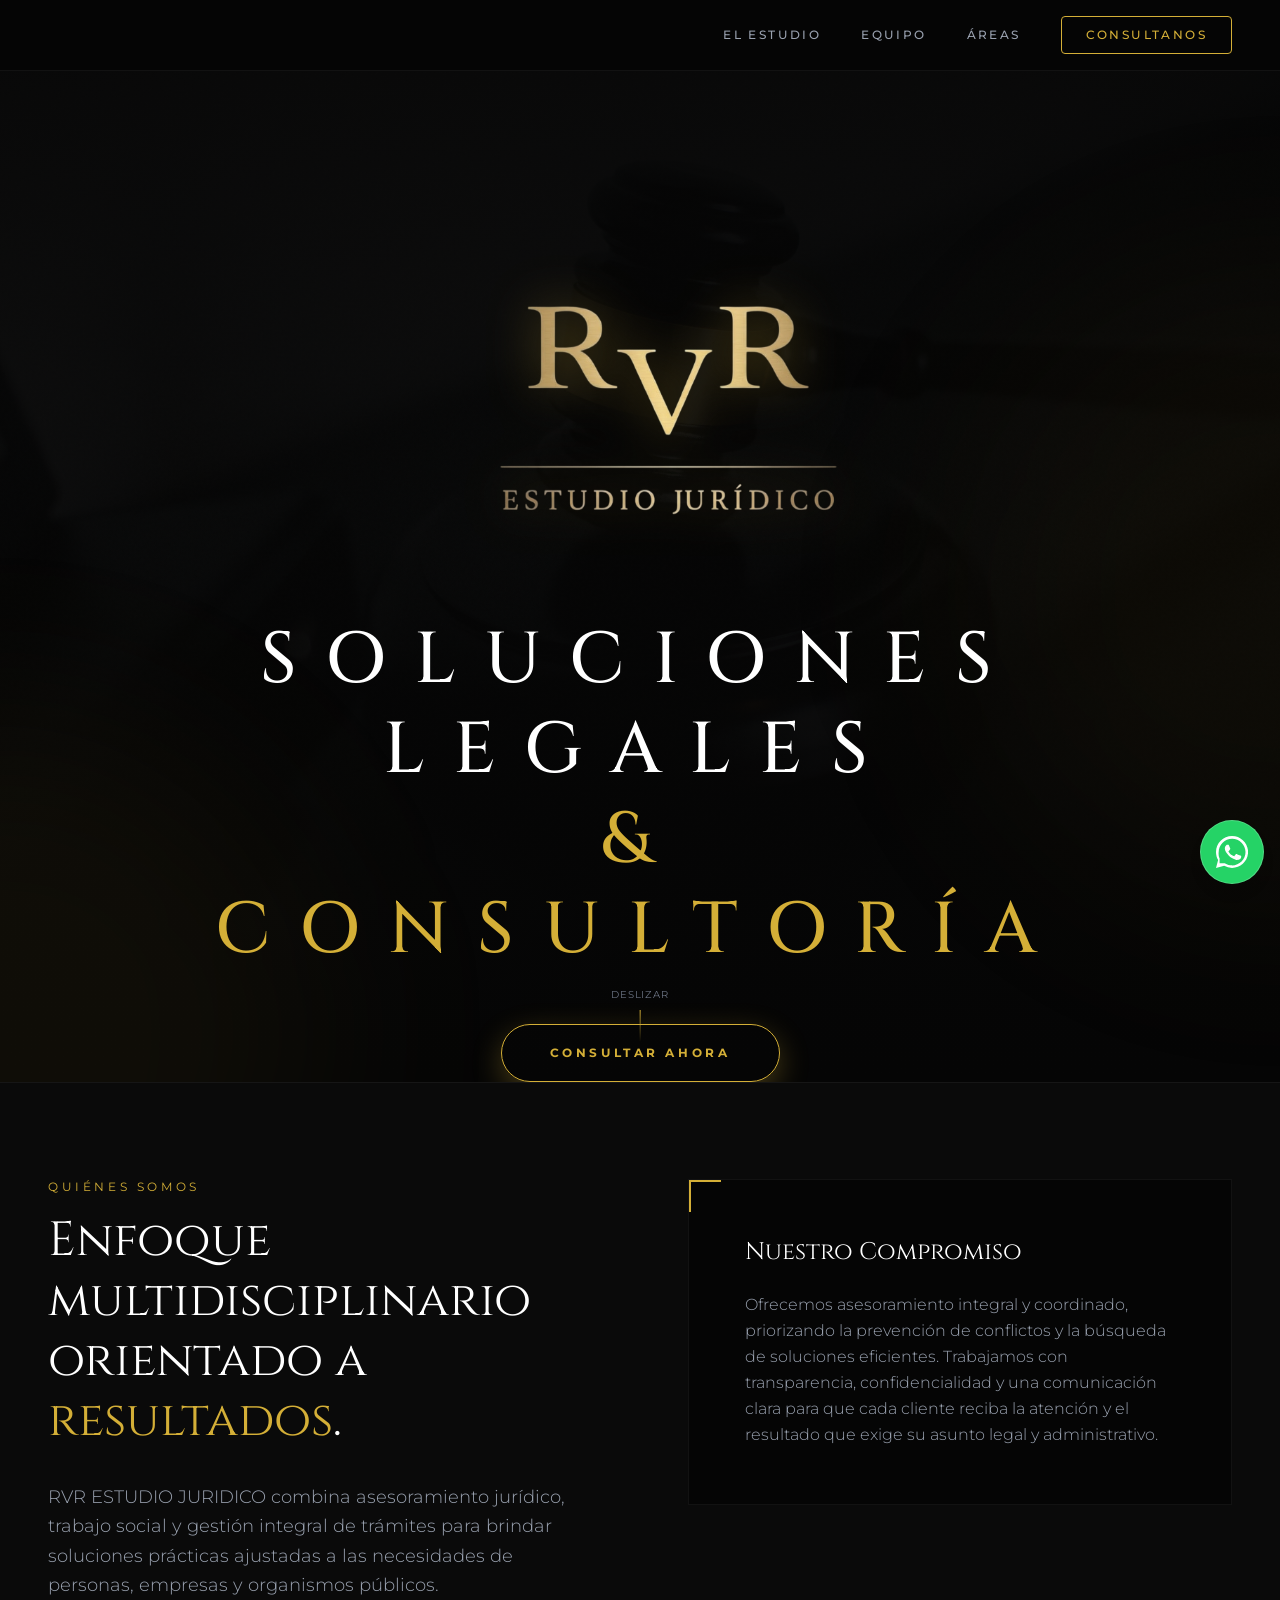
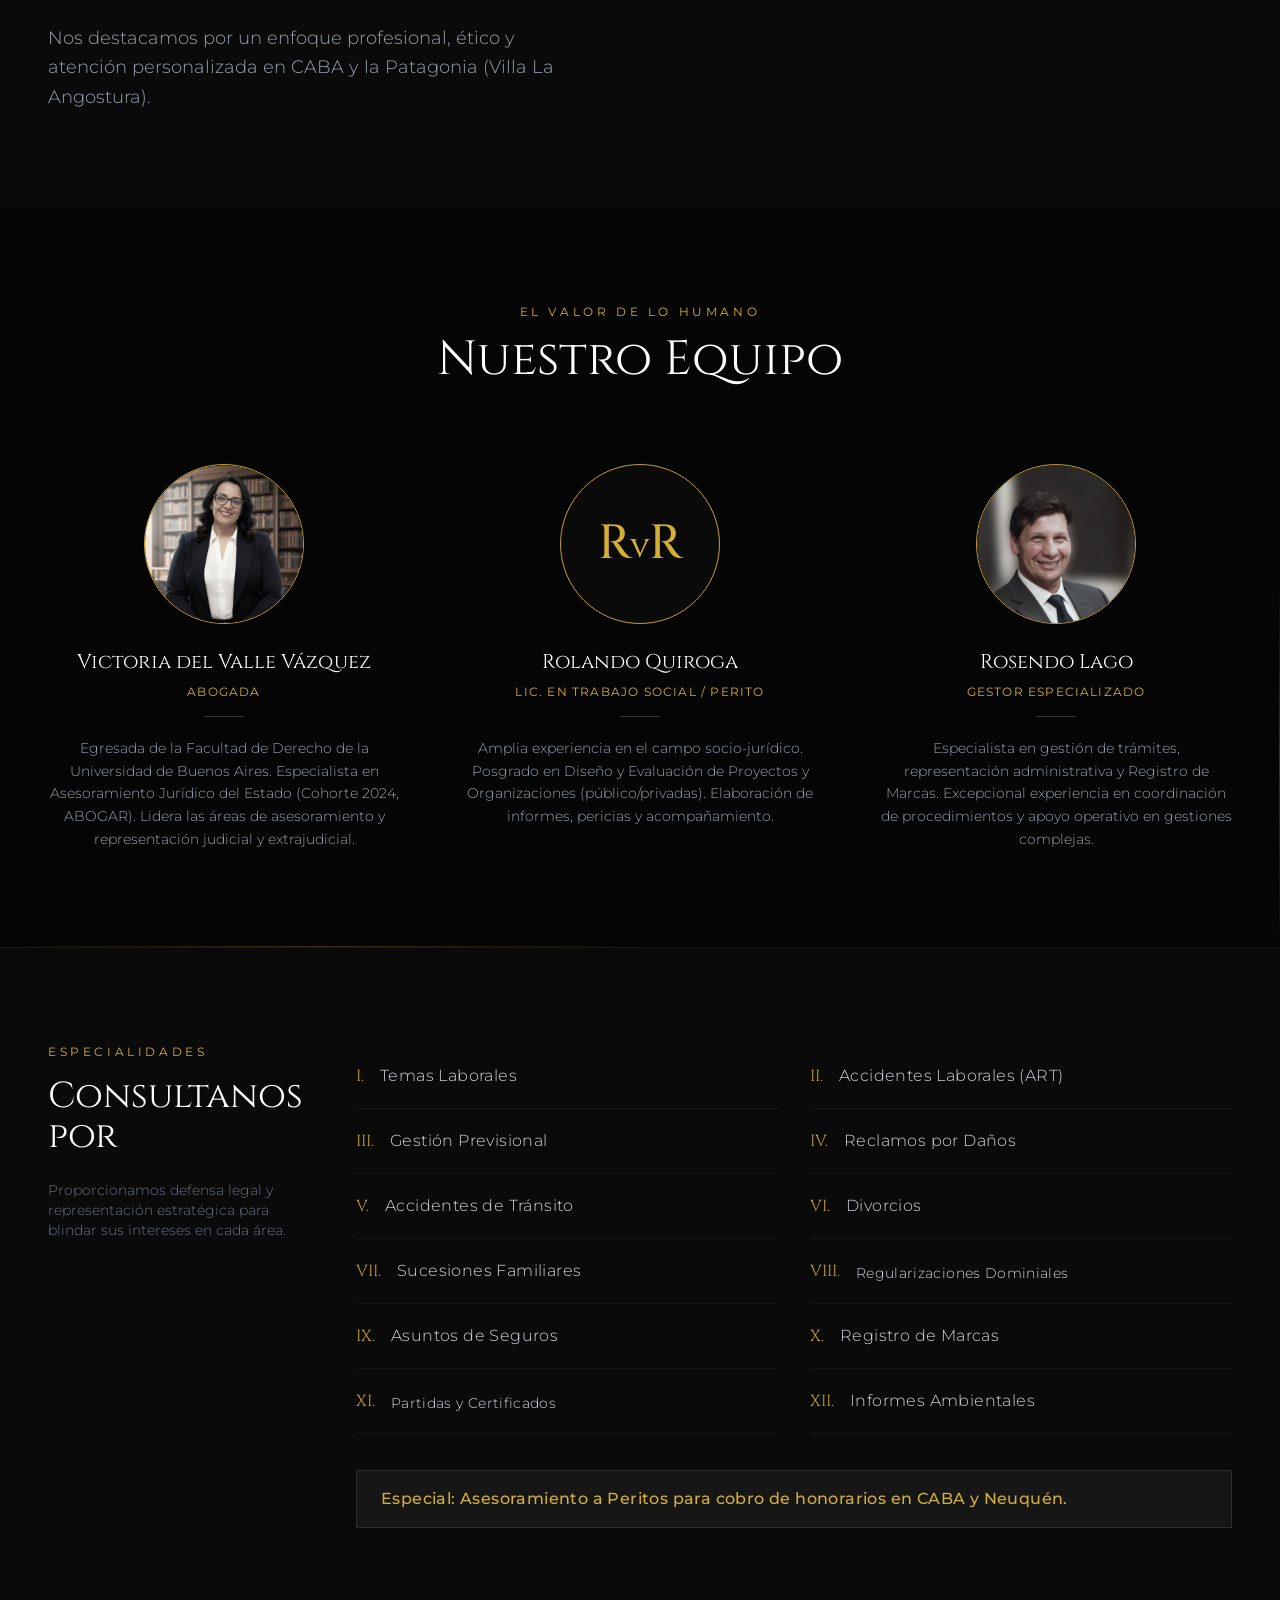
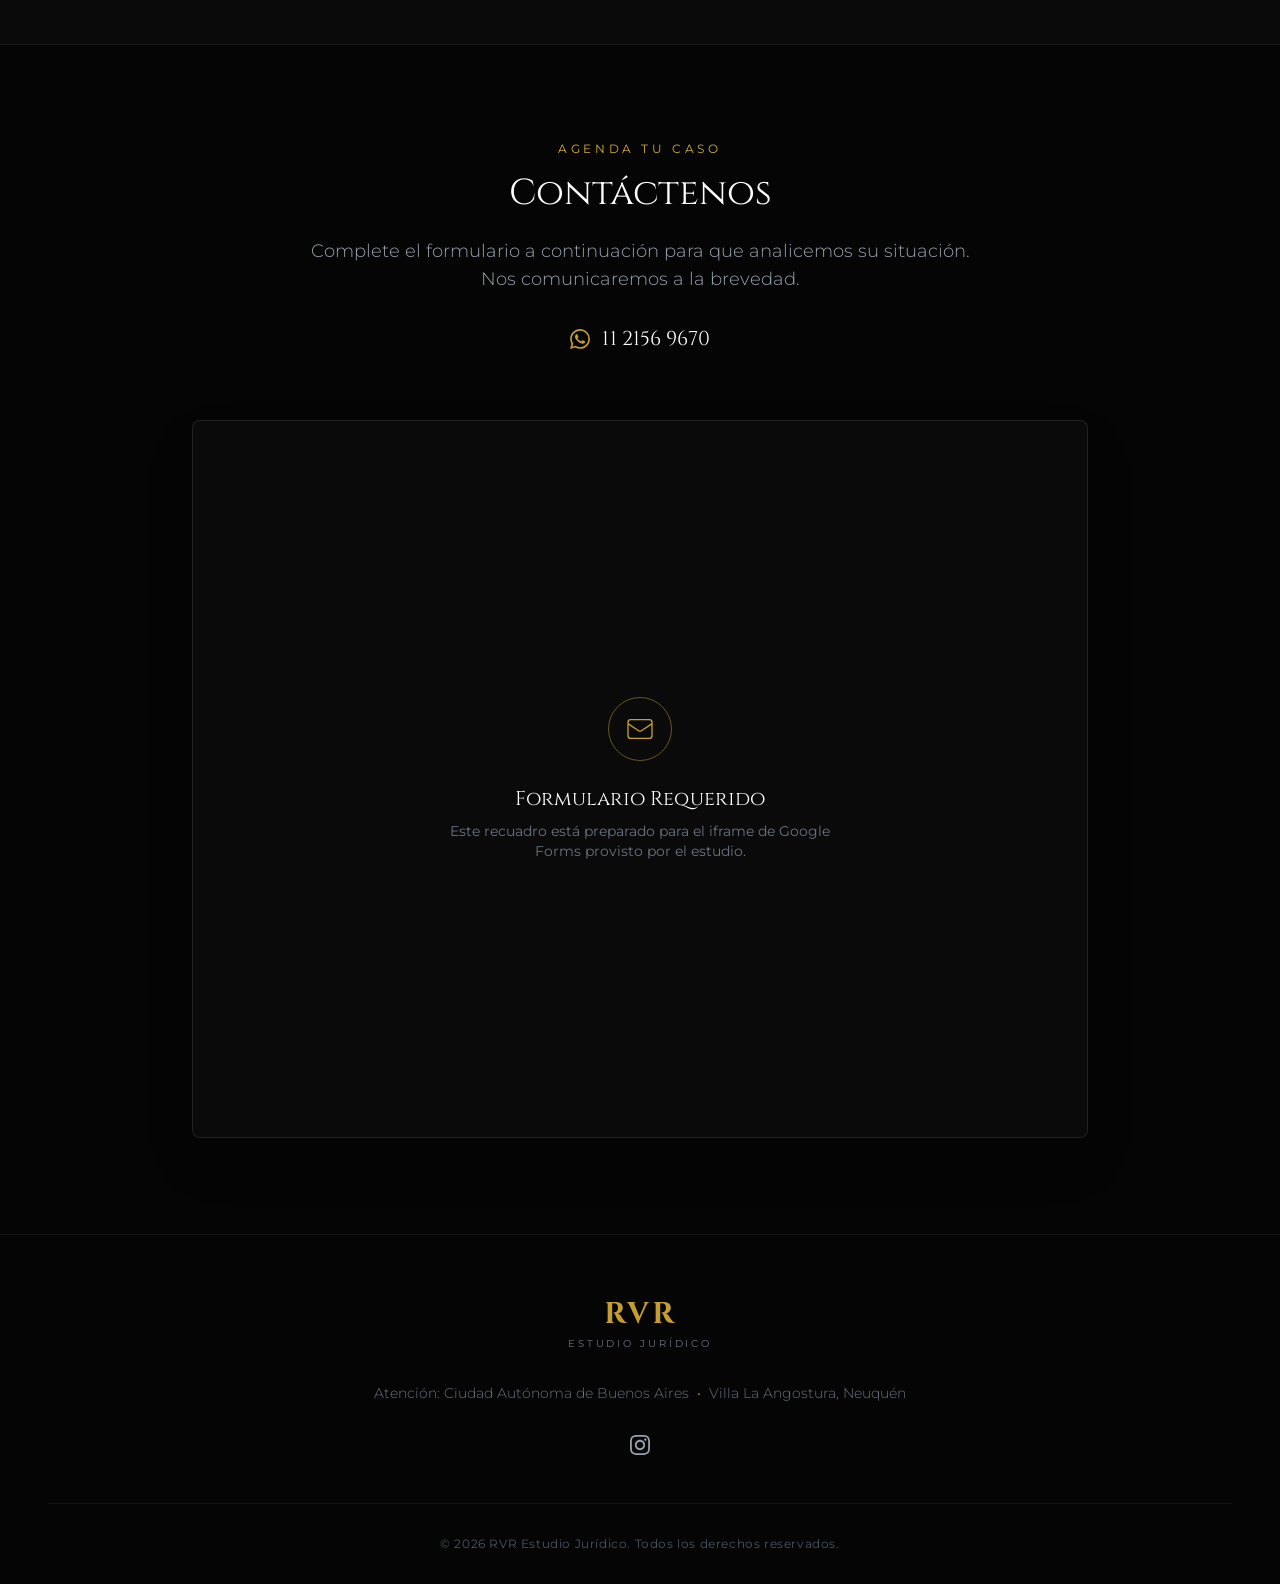
==== index.html @ ed0af08c "fix: Improve responsive layout by adding `overflow-x-hidden`, adjusting element sizing, and removing" ====
<!DOCTYPE html>
<html lang="es" class="scroll-smooth overflow-x-hidden">

<head>
  <meta charset="UTF-8">
  <meta name="viewport" content="width=device-width, initial-scale=1.0">

  <!-- SEO Meta Tags -->
  <title>RVR Estudio Jurídico | Soluciones Legales en CABA y Villa La Angostura</title>
  <meta name="description"
    content="Estudio multidisciplinario que combina asesoramiento jurídico, trabajo social y gestión integral de trámites. Atención en CABA y Villa La Angostura, Neuquén.">
  <meta name="keywords"
    content="abogados, estudio juridico, villa la angostura, caba, neuquen, derecho laboral, ART, divorcios, sucesiones, trabajo social, gestoria, registro de marcas">
  <meta name="author" content="RVR Estudio Jurídico">
  <link rel="canonical" href="https://www.rvrestudiojuridico.com.ar/">

  <!-- Open Graph (Social Media) -->
  <meta property="og:title" content="RVR Estudio Jurídico | Soluciones Legales">
  <meta property="og:description"
    content="Asesoramiento jurídico, trabajo social y gestión integral de trámites en CABA y Villa La Angostura.">
  <meta property="og:type" content="website">

  <!-- Google Fonts -->
  <link rel="preconnect" href="https://fonts.googleapis.com">
  <link rel="preconnect" href="https://fonts.gstatic.com" crossorigin>
  <!-- Elegant Fonts for Black & Gold Theme -->
  <link
    href="https://fonts.googleapis.com/css2?family=Cinzel:wght@400;500;600;700&family=Montserrat:wght@300;400;500&display=swap"
    rel="stylesheet">

  <!-- Tailwind CSS (Compiled to styles.css) -->
  <link rel="stylesheet" href="styles.css">

  <!-- AOS Animation CSS -->
  <link href="https://unpkg.com/aos@2.3.1/dist/aos.css" rel="stylesheet">

  <!-- Structured Data (JSON-LD) for Local SEO -->
  <script type="application/ld+json">
    {
      "@context": "https://schema.org",
      "@graph": [
        {
          "@type": "LegalService",
          "@id": "https://www.rvrestudiojuridico.com.ar/#caba",
          "name": "RVR Estudio Jurídico - CABA",
          "description": "Estudio multidisciplinario: asesoramiento jurídico, trabajo social y gestión.",
          "telephone": "1121569670",
          "areaServed": "Ciudad Autónoma de Buenos Aires"
        },
        {
          "@type": "LegalService",
          "@id": "https://www.rvrestudiojuridico.com.ar/#angostura",
          "name": "RVR Estudio Jurídico - Villa La Angostura",
          "description": "Estudio multidisciplinario: asesoramiento jurídico, trabajo social y gestión en Neuquén.",
          "telephone": "1121569670",
          "areaServed": ["Villa La Angostura", "Neuquén"]
        }
      ]
    }
    </script>
</head>

<body
  class="font-sans text-gray-300 antialiased bg-dark-950 selection:bg-gold-400 selection:text-dark-950 overflow-x-hidden">

  <!-- Navigation -->
  <nav
    class="fixed w-full z-50 transition-all duration-300 bg-dark-950/80 backdrop-blur-md border-b border-white/5 py-4"
    id="navbar">
    <div class="max-w-full flex justify-end items-center px-4 md:px-12">
      <!-- Logo area -->


      <!-- Desktop Menu -->
      <div class="hidden md:flex space-x-10 items-center text-xs uppercase tracking-[0.2em] font-medium">
        <a href="#estudio" class="text-gray-400 hover:text-gold-400 transition-colors">El Estudio</a>
        <a href="#equipo" class="text-gray-400 hover:text-gold-400 transition-colors">Equipo</a>
        <a href="#servicios" class="text-gray-400 hover:text-gold-400 transition-colors">Áreas</a>
        <a href="#contacto" class="btn-gold px-6 py-2.5 rounded-sm">Consultanos</a>
      </div>

      <!-- Mobile Menu Toggle -->
      <button id="mobile-menu-button" class="md:hidden text-gold-400 focus:outline-none">
        <svg class="w-7 h-7" fill="none" stroke="currentColor" viewBox="0 0 24 24">
          <path stroke-linecap="round" stroke-linejoin="round" stroke-width="1.5" d="M4 6h16M4 12h16M4 18h16"></path>
        </svg>
      </button>
    </div>

    <!-- Mobile Menu -->
    <div id="mobile-menu"
      class="hidden md:hidden absolute top-full left-0 w-full bg-dark-900 border-b border-white/5 flex flex-col items-center py-6 space-y-4">
      <a href="#estudio"
        class="text-gray-300 tracking-widest uppercase text-xs w-full text-center py-3 nav-link border-b border-white/5">El
        Estudio</a>
      <a href="#equipo"
        class="text-gray-300 tracking-widest uppercase text-xs w-full text-center py-3 nav-link border-b border-white/5">Equipo</a>
      <a href="#servicios"
        class="text-gray-300 tracking-widest uppercase text-xs w-full text-center py-3 nav-link border-b border-white/5">Áreas
        de Práctica</a>
      <a href="#contacto"
        class="text-gold-400 tracking-widest uppercase text-xs w-full text-center py-3 nav-link">Contacto</a>
    </div>
  </nav>

  <!-- Hero Section -->
  <section class="relative min-h-screen flex items-center pt-20 bg-dark-950 overflow-hidden noise-bg">
    <!-- Abstract Glows & Background Image -->
    <div class="absolute inset-0 z-0">
      <img src="bootstrap.jpg" alt="Fondo Estudio Juridico" class="w-full h-full object-cover object-center opacity-15">
      <div class="absolute inset-0 bg-gradient-to-b from-dark-950/90 via-dark-950/70 to-dark-950"></div>
    </div>
    <div
      class="absolute top-1/4 -right-1/4 w-[50vw] h-[50vw] bg-gold-600/5 rounded-full blur-[100px] pointer-events-none z-0">
    </div>
    <div
      class="absolute -bottom-1/4 -left-1/4 w-[50vw] h-[50vw] bg-gold-400/5 rounded-full blur-[100px] pointer-events-none z-0">
    </div>

    <div
      class="max-w-7xl mx-auto px-6 md:px-12 relative z-10 w-full flex flex-col text-center items-center justify-center">

      <div data-aos="fade-up" data-aos-duration="1200" data-aos-delay="200" class="max-w-4xl mx-auto mt-12">
        <img src="logo.png" alt="RVR Logo"
          class="h-48 sm:h-64 md:h-80 lg:h-[28rem] max-w-[90vw] w-auto mx-auto mb-10 drop-shadow-[0_0_25px_rgba(212,175,55,0.4)]">

        <h1
          class="text-2xl sm:text-4xl md:text-5xl lg:text-7xl font-serif font-medium text-white leading-tight uppercase tracking-widest sm:tracking-[0.4em] mb-12">
          Soluciones Legales <br>
          <span class="text-gold-400">& Consultoría</span>
        </h1>

        <div class="flex justify-center mt-12">
          <a href="https://wa.me/541121569670" target="_blank" rel="noopener noreferrer"
            class="btn-gold px-12 py-5 uppercase tracking-[0.3em] text-xs font-bold rounded-full shadow-[0_10px_30px_rgba(212,175,55,0.3)] hover:scale-105 transition-transform duration-300">
            Consultar Ahora
          </a>
        </div>
      </div>

      <!-- Scroll Indicator -->
      <div class="absolute bottom-10 left-1/2 -translate-x-1/2 flex flex-col items-center animate-bounce">
        <span class="text-[0.6rem] uppercase tracking-widest text-gray-500 mb-2">Deslizar</span>
        <div class="w-[1px] h-8 bg-gradient-to-b from-gold-400 to-transparent"></div>
      </div>
    </div>
  </section>

  <!-- Quiénes Somos & Compromiso -->
  <section id="estudio" class="py-24 bg-dark-900 relative border-t border-white/5">
    <div class="max-w-7xl mx-auto px-6 md:px-12">

      <div class="grid lg:grid-cols-2 gap-16 lg:gap-24 items-start">

        <!-- Quiénes Somos -->
        <div data-aos="fade-right">
          <span class="text-gold-400 tracking-[0.3em] text-xs uppercase mb-4 block">Quiénes Somos</span>
          <h2 class="text-3xl md:text-5xl font-serif text-white mb-8 leading-tight">Enfoque multidisciplinario orientado
            a <span class="text-gold-400">resultados</span>.</h2>
          <p class="text-gray-400 leading-relaxed font-light mb-6 text-lg">
            RVR ESTUDIO JURIDICO combina asesoramiento jurídico, trabajo social y gestión integral de trámites para
            brindar soluciones prácticas ajustadas a las necesidades de personas, empresas y organismos públicos.
          </p>
          <p class="text-gray-400 leading-relaxed font-light text-lg">
            Nos destacamos por un enfoque profesional, ético y atención personalizada en CABA y la Patagonia (Villa La
            Angostura).
          </p>
        </div>

        <!-- Compromiso -->
        <div data-aos="fade-left" data-aos-delay="100"
          class="bg-dark-950 p-10 lg:p-14 border border-white/5 relative group">
          <!-- Accent Lines -->
          <div class="absolute top-0 left-0 w-8 h-[2px] bg-gold-400 transition-all duration-300 group-hover:w-full">
          </div>
          <div class="absolute left-0 top-0 h-8 w-[2px] bg-gold-400 transition-all duration-300 group-hover:h-full">
          </div>

          <h3 class="text-2xl font-serif text-white mb-6">Nuestro Compromiso</h3>
          <p class="text-gray-400 leading-relaxed font-light">
            Ofrecemos asesoramiento integral y coordinado, priorizando la prevención de conflictos y la búsqueda de
            soluciones eficientes. Trabajamos con transparencia, confidencialidad y una comunicación clara para que cada
            cliente reciba la atención y el resultado que exige su asunto legal y administrativo.
          </p>
        </div>

      </div>
    </div>
  </section>

  <!-- Nuestro Equipo -->
  <section id="equipo" class="py-24 bg-dark-950 relative overflow-hidden text-center md:text-left">
    <div class="absolute right-0 top-1/2 w-px h-1/2 bg-gradient-to-t from-transparent via-gold-500/30 to-transparent">
    </div>
    <div class="absolute left-0 bottom-0 w-1/2 h-px bg-gradient-to-r from-transparent via-gold-500/30 to-transparent">
    </div>

    <div class="max-w-7xl mx-auto px-6 md:px-12">
      <div class="mb-20 text-center" data-aos="fade-up">
        <span class="text-gold-400 tracking-[0.3em] text-xs uppercase mb-4 block">El valor de lo humano</span>
        <h2 class="text-3xl md:text-5xl font-serif text-white mb-6">Nuestro Equipo</h2>
      </div>

      <!-- Focus on Text, small custom images -->
      <div class="grid md:grid-cols-3 gap-12 lg:gap-16">

        <!-- Victoria -->
        <div class="flex flex-col items-center" data-aos="fade-up" data-aos-delay="0">
          <div
            class="w-32 h-32 md:w-40 md:h-40 rounded-full border border-gold-500 p-1 mb-6 relative group overflow-hidden bg-dark-800 shrink-0">
            <img src="WhatsApp%20Image%202026-03-14%20at%2016.16.25.jpeg" alt="Victoria del Valle"
              class="w-full h-full object-cover object-top rounded-full saturate-50 group-hover:saturate-100 transition-all duration-500 transform scale-125 translate-y-[10%]"
              onerror="this.style.display='none'">
          </div>
          <h3 class="text-xl font-serif text-white mb-2 text-center">Victoria del Valle Vázquez</h3>
          <span class="text-gold-400 text-xs tracking-widest uppercase mb-4 block text-center">Abogada</span>
          <div class="w-10 h-px bg-white/20 mb-5 mx-auto"></div>
          <p class="text-gray-400 font-light text-sm leading-relaxed text-center">
            Egresada de la Facultad de Derecho de la Universidad de Buenos Aires. Especialista en Asesoramiento Jurídico
            del Estado (Cohorte 2024, ABOGAR). Lidera las áreas de asesoramiento y representación judicial y
            extrajudicial.
          </p>
        </div>

        <!-- Rolando -->
        <div class="flex flex-col items-center" data-aos="fade-up" data-aos-delay="100">
          <!-- CSS Logo Avatar -->
          <div
            class="w-32 h-32 md:w-40 md:h-40 rounded-full border border-gold-500 p-2 mb-6 bg-dark-900 flex flex-col items-center justify-center shrink-0">
            <div class="flex items-end justify-center font-serif text-gold-400 font-medium leading-none">
              <span class="text-4xl md:text-5xl">R</span>
              <span class="text-2xl md:text-3xl -mx-[0.05em] mb-[0.05em]">v</span>
              <span class="text-4xl md:text-5xl">R</span>
            </div>
          </div>
          <h3 class="text-xl font-serif text-white mb-2 text-center">Rolando Quiroga</h3>
          <span class="text-gold-400 text-xs tracking-widest uppercase mb-4 block text-center">Lic. en Trabajo Social
            /
            Perito</span>
          <div class="w-10 h-px bg-white/20 mb-5 mx-auto"></div>
          <p class="text-gray-400 font-light text-sm leading-relaxed text-center">
            Amplia experiencia en el campo socio-jurídico. Posgrado en Diseño y Evaluación de Proyectos y
            Organizaciones
            (público/privadas). Elaboración de informes, pericias y acompañamiento.
          </p>
        </div>

        <!-- Rosendo -->
        <div class="flex flex-col items-center" data-aos="fade-up" data-aos-delay="200">
          <div
            class="w-32 h-32 md:w-40 md:h-40 rounded-full border border-gold-500 p-1 mb-6 relative group overflow-hidden bg-dark-800 shrink-0">
            <img src="WhatsApp%20Image%202026-03-14%20at%2016.16.38.jpeg" alt="Rosendo Lago"
              class="w-full h-full object-cover object-top rounded-full saturate-50 group-hover:saturate-100 transition-all duration-500 transform scale-125 translate-y-[10%]"
              onerror="this.style.display='none'">
          </div>
          <h3 class="text-xl font-serif text-white mb-2 text-center">Rosendo Lago</h3>
          <span class="text-gold-400 text-xs tracking-widest uppercase mb-4 block text-center">Gestor
            Especializado</span>
          <div class="w-10 h-px bg-white/20 mb-5 mx-auto"></div>
          <p class="text-gray-400 font-light text-sm leading-relaxed text-center">
            Especialista en gestión de trámites, representación administrativa y Registro de Marcas. Excepcional
            experiencia en coordinación de procedimientos y apoyo operativo en gestiones complejas.
          </p>
        </div>

      </div>
    </div>
  </section>

  <!-- Áreas de Práctica / Servicios -->
  <section id="servicios" class="py-24 bg-dark-900 border-y border-white/5 relative">
    <div class="max-w-7xl mx-auto px-6 md:px-12">

      <div class="grid lg:grid-cols-4 gap-12">
        <div class="lg:col-span-1" data-aos="fade-right">
          <div class="sticky top-32">
            <span class="text-gold-400 tracking-[0.3em] text-xs uppercase mb-4 block">Especialidades</span>
            <h2 class="text-3xl md:text-4xl font-serif text-white mb-6">Consultanos por</h2>
            <p class="text-gray-500 font-light text-sm">
              Proporcionamos defensa legal y representación estratégica para blindar sus intereses en cada área.
            </p>
          </div>
        </div>

        <div class="lg:col-span-3">
          <ul class="grid grid-cols-1 sm:grid-cols-2 gap-x-8 gap-y-0 text-gray-300">
            <!-- Items -->
            <li class="py-5 border-b border-white/5 flex items-start group" data-aos="fade-up" data-aos-delay="0">
              <span class="text-gold-500 mr-4 font-serif block group-hover:text-gold-400 transition-colors">I.</span>
              <span class="group-hover:text-white transition-colors tracking-wide font-light">Temas Laborales</span>
            </li>
            <li class="py-5 border-b border-white/5 flex items-start group" data-aos="fade-up" data-aos-delay="50">
              <span class="text-gold-500 mr-4 font-serif block group-hover:text-gold-400 transition-colors">II.</span>
              <span class="group-hover:text-white transition-colors tracking-wide font-light">Accidentes Laborales
                (ART)</span>
            </li>
            <li class="py-5 border-b border-white/5 flex items-start group" data-aos="fade-up" data-aos-delay="100">
              <span class="text-gold-500 mr-4 font-serif block group-hover:text-gold-400 transition-colors">III.</span>
              <span class="group-hover:text-white transition-colors tracking-wide font-light">Gestión Previsional</span>
            </li>
            <li class="py-5 border-b border-white/5 flex items-start group" data-aos="fade-up" data-aos-delay="150">
              <span class="text-gold-500 mr-4 font-serif block group-hover:text-gold-400 transition-colors">IV.</span>
              <span class="group-hover:text-white transition-colors tracking-wide font-light">Reclamos por Daños</span>
            </li>
            <li class="py-5 border-b border-white/5 flex items-start group" data-aos="fade-up" data-aos-delay="200">
              <span class="text-gold-500 mr-4 font-serif block group-hover:text-gold-400 transition-colors">V.</span>
              <span class="group-hover:text-white transition-colors tracking-wide font-light">Accidentes de
                Tránsito</span>
            </li>
            <li class="py-5 border-b border-white/5 flex items-start group" data-aos="fade-up" data-aos-delay="250">
              <span class="text-gold-500 mr-4 font-serif block group-hover:text-gold-400 transition-colors">VI.</span>
              <span class="group-hover:text-white transition-colors tracking-wide font-light">Divorcios</span>
            </li>
            <li class="py-5 border-b border-white/5 flex items-start group" data-aos="fade-up" data-aos-delay="300">
              <span class="text-gold-500 mr-4 font-serif block group-hover:text-gold-400 transition-colors">VII.</span>
              <span class="group-hover:text-white transition-colors tracking-wide font-light">Sucesiones
                Familiares</span>
            </li>
            <li class="py-5 border-b border-white/5 flex items-start group" data-aos="fade-up" data-aos-delay="350">
              <span class="text-gold-500 mr-4 font-serif block group-hover:text-gold-400 transition-colors">VIII.</span>
              <span
                class="group-hover:text-white transition-colors tracking-wide font-light text-sm pt-1">Regularizaciones
                Dominiales</span>
            </li>
            <li class="py-5 border-b border-white/5 flex items-start group" data-aos="fade-up" data-aos-delay="400">
              <span class="text-gold-500 mr-4 font-serif block group-hover:text-gold-400 transition-colors">IX.</span>
              <span class="group-hover:text-white transition-colors tracking-wide font-light">Asuntos de Seguros</span>
            </li>
            <li class="py-5 border-b border-white/5 flex items-start group" data-aos="fade-up" data-aos-delay="450">
              <span class="text-gold-500 mr-4 font-serif block group-hover:text-gold-400 transition-colors">X.</span>
              <span class="group-hover:text-white transition-colors tracking-wide font-light">Registro de Marcas</span>
            </li>
            <li class="py-5 border-b border-white/5 flex items-start group" data-aos="fade-up" data-aos-delay="500">
              <span class="text-gold-500 mr-4 font-serif block group-hover:text-gold-400 transition-colors">XI.</span>
              <span class="group-hover:text-white transition-colors tracking-wide font-light text-sm pt-1">Partidas y
                Certificados</span>
            </li>
            <li class="py-5 border-b border-white/5 flex items-start group" data-aos="fade-up" data-aos-delay="550">
              <span class="text-gold-500 mr-4 font-serif block group-hover:text-gold-400 transition-colors">XII.</span>
              <span class="group-hover:text-white transition-colors tracking-wide font-light">Informes
                Ambientales</span>
            </li>
            <li class="py-5 flex items-start group sm:col-span-2 mt-4" data-aos="fade-up" data-aos-delay="600">
              <span
                class="text-gold-400 transition-colors tracking-wide font-medium bg-white/5 px-6 py-4 border border-white/10 w-full hover:border-gold-500/50">
                Especial: Asesoramiento a Peritos para cobro de honorarios en CABA y Neuquén.
              </span>
            </li>
          </ul>
        </div>
      </div>

    </div>
  </section>

  <!-- Contacto (Foco en el Formulario y texto) -->
  <section id="contacto" class="py-24 bg-dark-950">
    <div class="max-w-7xl mx-auto px-6 md:px-12">

      <div class="text-center max-w-2xl mx-auto mb-16" data-aos="fade-up">
        <span class="text-gold-400 tracking-[0.3em] text-xs uppercase mb-4 block">Agenda tu caso</span>
        <h2 class="text-4xl font-serif text-white mb-6">Contáctenos</h2>
        <p class="text-gray-400 font-light text-lg">
          Complete el formulario a continuación para que analicemos su situación. Nos comunicaremos a la brevedad.
        </p>
        <div class="mt-8">
          <a href="https://wa.me/541121569670"
            class="inline-flex items-center text-xl font-serif text-white hover:text-gold-400 transition-colors">
            <svg class="w-5 h-5 mr-3 text-gold-500" fill="currentColor" viewBox="0 0 24 24">
              <path
                d="M17.472 14.382c-.297-.149-1.758-.867-2.03-.967-.273-.099-.471-.148-.67.15-.197.297-.767.966-.94 1.164-.173.199-.347.223-.644.075-.297-.15-1.255-.463-2.39-1.475-.883-.788-1.48-1.761-1.653-2.059-.173-.297-.018-.458.13-.606.134-.133.298-.347.446-.52.149-.174.198-.298.298-.497.099-.198.05-.371-.025-.52-.075-.149-.669-1.612-.916-2.207-.242-.579-.487-.5-.669-.51a12.8 12.8 0 0 0-.57-.01c-.198 0-.52.074-.792.372-.272.297-1.04 1.016-1.04 2.479 0 1.462 1.065 2.875 1.213 3.074.149.198 2.096 3.2 5.077 4.487.709.306 1.262.489 1.694.625.712.227 1.36.195 1.871.118.571-.085 1.758-.719 2.006-1.413.248-.694.248-1.289.173-1.413-.074-.124-.272-.198-.57-.347m-5.421 7.403h-.004a9.87 9.87 0 0 1-5.031-1.378l-.361-.214-3.741.982.998-3.648-.235-.374a9.86 9.86 0 0 1-1.51-5.26c.001-5.45 4.436-9.884 9.888-9.884 2.64 0 5.122 1.03 6.988 2.898a9.825 9.825 0 0 1 2.893 6.994c-.003 5.45-4.437 9.884-9.885 9.884m8.413-18.297A11.815 11.815 0 0 0 12.05 0C5.495 0 .16 5.335.157 11.892c0 2.096.547 4.142 1.588 5.945L.057 24l6.305-1.654a11.882 11.882 0 0 0 5.683 1.448h.005c6.554 0 11.89-5.335 11.893-11.893a11.821 11.821 0 0 0-3.48-8.413Z" />
            </svg>
            11 2156 9670
          </a>
        </div>
      </div>

      <!-- Focus Only on Google Form Box -->
      <div data-aos="fade-up" data-aos-delay="200"
        class="max-w-4xl mx-auto w-full bg-dark-900 border border-white/10 p-2 rounded-lg shadow-2xl relative">

        <!-- Placeholder when src="about:blank" -->
        <div
          class="absolute inset-0 flex flex-col items-center justify-center bg-dark-900 z-10 p-8 text-center transition-opacity duration-500 hover:opacity-0 pointer-events-none rounded-lg">
          <div class="w-16 h-16 border border-gold-500/50 rounded-full flex items-center justify-center mb-6">
            <svg class="w-8 h-8 text-gold-500" fill="none" stroke="currentColor" viewBox="0 0 24 24">
              <path stroke-linecap="round" stroke-linejoin="round" stroke-width="1"
                d="M3 8l7.89 5.26a2 2 0 002.22 0L21 8M5 19h14a2 2 0 002-2V7a2 2 0 00-2-2H5a2 2 0 00-2 2v10a2 2 0 002 2z">
              </path>
            </svg>
          </div>
          <h3 class="text-xl font-serif text-white mb-2">Formulario Requerido</h3>
          <p class="text-gray-500 text-sm max-w-sm">Este recuadro está preparado para el iframe de Google Forms provisto
            por el estudio.</p>
        </div>

        <!-- Google Form Container -->
        <div class="w-full h-[700px] overflow-hidden rounded relative z-0">
          <iframe src="about:blank" width="100%" height="100%" frameborder="0" marginheight="0" marginwidth="0"
            class="w-full h-full bg-dark-800">Cargando…</iframe>
        </div>
      </div>
    </div>
  </section>

  <!-- Footer -->
  <footer class="bg-dark-950 pb-8 pt-16 border-t border-white/5 relative">
    <div class="max-w-7xl mx-auto px-6 md:px-12 flex flex-col items-center">

      <a href="#" class="flex flex-col items-center mb-8">
        <span class="font-serif text-3xl font-bold text-gold-500 tracking-widest leading-none">RVR</span>
        <span class="font-sans text-[0.6rem] uppercase tracking-[0.3em] text-gray-500 mt-2">Estudio Jurídico</span>
      </a>

      <p class="text-gray-500 font-light text-sm mb-8 text-center flex flex-col md:flex-row items-center gap-2">
        <span>Atención: Ciudad Autónoma de Buenos Aires</span>
        <span class="hidden md:inline text-gold-500">•</span>
        <span>Villa La Angostura, Neuquén</span>
      </p>

      <div class="flex space-x-6 mb-12">
        <!-- Instagram -->
        <a href="#" class="text-gray-400 hover:text-gold-400 transition-colors">
          <svg class="w-5 h-5" fill="currentColor" viewBox="0 0 24 24">
            <path
              d="M12 2.163c3.204 0 3.584.012 4.85.07 3.252.148 4.771 1.691 4.919 4.919.058 1.265.069 1.645.069 4.849 0 3.205-.012 3.584-.069 4.849-.149 3.225-1.664 4.771-4.919 4.919-1.266.058-1.644.07-4.85.07-3.204 0-3.584-.012-4.849-.07-3.26-.149-4.771-1.699-4.919-4.92-.058-1.265-.07-1.644-.07-4.849 0-3.204.013-3.583.07-4.849.149-3.227 1.664-4.771 4.919-4.919 1.266-.057 1.645-.069 4.849-.069zm0-2.163c-3.259 0-3.667.014-4.947.072-4.358.2-6.78 2.618-6.98 6.98-.059 1.281-.073 1.689-.073 4.948 0 3.259.014 3.668.072 4.948.2 4.358 2.618 6.78 6.98 6.98 1.281.058 1.689.072 4.948.072 3.259 0 3.668-.014 4.948-.072 4.354-.2 6.782-2.618 6.979-6.98.059-1.28.073-1.689.073-4.948 0-3.259-.014-3.667-.072-4.947-.196-4.354-2.617-6.78-6.979-6.98-1.281-.059-1.69-.073-4.949-.073zm0 5.838c-3.403 0-6.162 2.759-6.162 6.162s2.759 6.163 6.162 6.163 6.162-2.759 6.162-6.163c0-3.403-2.759-6.162-6.162-6.162zm0 10.162c-2.209 0-4-1.79-4-4 0-2.209 1.791-4 4-4s4 1.791 4 4c0 2.21-1.791 4-4 4zm6.406-11.845c-.796 0-1.441.645-1.441 1.44s.645 1.44 1.441 1.44c.795 0 1.439-.645 1.439-1.44s-.644-1.44-1.439-1.44z" />
          </svg>
        </a>
      </div>

      <div class="w-full border-t border-white/5 pt-8 text-center flex flex-col items-center">
        <p class="text-xs text-gray-600 tracking-wider">
          &copy; <span id="year"></span> RVR Estudio Jurídico. Todos los derechos reservados.
        </p>
      </div>
    </div>
  </footer>

  <!-- Floating WhatsApp -->
  <a href="https://wa.me/541121569670" target="_blank" rel="noopener noreferrer"
    class="fixed bottom-4 right-4 z-[100] bg-[#25D366] text-white w-14 h-14 md:w-16 md:h-16 rounded-full shadow-lg hover:bg-[#20bd5a] hover:-translate-y-1 hover:shadow-[0_10px_20px_rgba(37,211,102,0.3)] transition-all duration-300 group flex items-center justify-center border border-white/20">
    <svg class="w-7 h-7 md:w-8 md:h-8" fill="currentColor" viewBox="0 0 24 24">
      <path
        d="M12.031 0C5.385 0 0 5.385 0 12.031c0 2.128.552 4.195 1.597 6.01L.003 24l6.107-1.602A11.97 11.97 0 0012.031 24c6.646 0 12.031-5.385 12.031-12.031C24.062 5.385 18.677 0 12.031 0zm0 22.012c-1.815 0-3.593-.487-5.148-1.408l-.368-.219-3.82.1.002-3.73-.24-.382A9.975 9.975 0 012.019 12.03c0-5.545 4.512-10.057 10.057-10.057 5.545 0 10.057 4.512 10.057 10.057 0 5.545-4.512 10.057-10.057 10.057zm5.503-7.514c-.302-.151-1.789-.882-2.066-.983-.276-.1-.478-.151-.679.151-.201.302-.78 1.057-.954 1.258-.175.201-.352.226-.653.075-1.579-.79-2.73-1.434-3.766-3.235-.226-.395.226-.59.528-.891.135-.135.302-.352.453-.528.151-.176.201-.302.302-.503.1-.201.05-.378-.025-.528-.075-.151-.679-1.636-.93-2.24-.244-.588-.493-.509-.679-.519h-.578c-.201 0-.528.075-.805.378-.276.302-1.056 1.032-1.056 2.517s1.082 2.919 1.233 3.12c.151.201 2.126 3.246 5.152 4.555.72.312 1.282.498 1.721.637.724.23 1.383.197 1.902.12.583-.086 1.789-.73 2.041-1.434.251-.704.251-1.309.176-1.434-.075-.126-.276-.201-.578-.352z" />
    </svg>
  </a>

  <!-- AOS JS -->
  <script src="https://unpkg.com/aos@2.3.1/dist/aos.js"></script>
  <script src="practica.js"></script>
</body>

</html>
---- styles.css ----
/*! tailwindcss v4.2.1 | MIT License | https://tailwindcss.com */
@layer properties{@supports (((-webkit-hyphens:none)) and (not (margin-trim:inline))) or ((-moz-orient:inline) and (not (color:rgb(from red r g b)))){*,:before,:after,::backdrop{--tw-translate-x:0;--tw-translate-y:0;--tw-translate-z:0;--tw-scale-x:1;--tw-scale-y:1;--tw-scale-z:1;--tw-rotate-x:initial;--tw-rotate-y:initial;--tw-rotate-z:initial;--tw-skew-x:initial;--tw-skew-y:initial;--tw-space-y-reverse:0;--tw-space-x-reverse:0;--tw-border-style:solid;--tw-gradient-position:initial;--tw-gradient-from:#0000;--tw-gradient-via:#0000;--tw-gradient-to:#0000;--tw-gradient-stops:initial;--tw-gradient-via-stops:initial;--tw-gradient-from-position:0%;--tw-gradient-via-position:50%;--tw-gradient-to-position:100%;--tw-leading:initial;--tw-font-weight:initial;--tw-tracking:initial;--tw-shadow:0 0 #0000;--tw-shadow-color:initial;--tw-shadow-alpha:100%;--tw-inset-shadow:0 0 #0000;--tw-inset-shadow-color:initial;--tw-inset-shadow-alpha:100%;--tw-ring-color:initial;--tw-ring-shadow:0 0 #0000;--tw-inset-ring-color:initial;--tw-inset-ring-shadow:0 0 #0000;--tw-ring-inset:initial;--tw-ring-offset-width:0px;--tw-ring-offset-color:#fff;--tw-ring-offset-shadow:0 0 #0000;--tw-blur:initial;--tw-brightness:initial;--tw-contrast:initial;--tw-grayscale:initial;--tw-hue-rotate:initial;--tw-invert:initial;--tw-opacity:initial;--tw-saturate:initial;--tw-sepia:initial;--tw-drop-shadow:initial;--tw-drop-shadow-color:initial;--tw-drop-shadow-alpha:100%;--tw-drop-shadow-size:initial;--tw-backdrop-blur:initial;--tw-backdrop-brightness:initial;--tw-backdrop-contrast:initial;--tw-backdrop-grayscale:initial;--tw-backdrop-hue-rotate:initial;--tw-backdrop-invert:initial;--tw-backdrop-opacity:initial;--tw-backdrop-saturate:initial;--tw-backdrop-sepia:initial;--tw-duration:initial;--tw-content:""}}}@layer theme{:root,:host{--font-sans:"Montserrat", sans-serif;--font-serif:"Cinzel", serif;--font-mono:ui-monospace, SFMono-Regular, Menlo, Monaco, Consolas, "Liberation Mono", "Courier New", monospace;--color-gray-300:oklch(87.2% .01 258.338);--color-gray-400:oklch(70.7% .022 261.325);--color-gray-500:oklch(55.1% .027 264.364);--color-gray-600:oklch(44.6% .03 256.802);--color-black:#000;--color-white:#fff;--spacing:.25rem;--container-sm:24rem;--container-2xl:42rem;--container-4xl:56rem;--container-7xl:80rem;--text-xs:.75rem;--text-xs--line-height:calc(1 / .75);--text-sm:.875rem;--text-sm--line-height:calc(1.25 / .875);--text-lg:1.125rem;--text-lg--line-height:calc(1.75 / 1.125);--text-xl:1.25rem;--text-xl--line-height:calc(1.75 / 1.25);--text-2xl:1.5rem;--text-2xl--line-height:calc(2 / 1.5);--text-3xl:1.875rem;--text-3xl--line-height:calc(2.25 / 1.875);--text-4xl:2.25rem;--text-4xl--line-height:calc(2.5 / 2.25);--text-5xl:3rem;--text-5xl--line-height:1;--text-7xl:4.5rem;--text-7xl--line-height:1;--font-weight-light:300;--font-weight-medium:500;--font-weight-bold:700;--tracking-wide:.025em;--tracking-wider:.05em;--tracking-widest:.1em;--leading-tight:1.25;--leading-relaxed:1.625;--radius-sm:.25rem;--radius-lg:.5rem;--animate-bounce:bounce 1s infinite;--blur-md:12px;--default-transition-duration:.15s;--default-transition-timing-function:cubic-bezier(.4, 0, .2, 1);--default-font-family:var(--font-sans);--default-mono-font-family:var(--font-mono);--color-dark-800:#141414;--color-dark-900:#0a0a0a;--color-dark-950:#050505;--color-gold-400:#d4af37;--color-gold-500:#c59e30;--color-gold-600:#9a7a22}}@layer base{*,:after,:before,::backdrop{box-sizing:border-box;border:0 solid;margin:0;padding:0}::file-selector-button{box-sizing:border-box;border:0 solid;margin:0;padding:0}html,:host{-webkit-text-size-adjust:100%;tab-size:4;line-height:1.5;font-family:var(--default-font-family,ui-sans-serif, system-ui, sans-serif, "Apple Color Emoji", "Segoe UI Emoji", "Segoe UI Symbol", "Noto Color Emoji");font-feature-settings:var(--default-font-feature-settings,normal);font-variation-settings:var(--default-font-variation-settings,normal);-webkit-tap-highlight-color:transparent}hr{height:0;color:inherit;border-top-width:1px}abbr:where([title]){-webkit-text-decoration:underline dotted;text-decoration:underline dotted}h1,h2,h3,h4,h5,h6{font-size:inherit;font-weight:inherit}a{color:inherit;-webkit-text-decoration:inherit;-webkit-text-decoration:inherit;-webkit-text-decoration:inherit;text-decoration:inherit}b,strong{font-weight:bolder}code,kbd,samp,pre{font-family:var(--default-mono-font-family,ui-monospace, SFMono-Regular, Menlo, Monaco, Consolas, "Liberation Mono", "Courier New", monospace);font-feature-settings:var(--default-mono-font-feature-settings,normal);font-variation-settings:var(--default-mono-font-variation-settings,normal);font-size:1em}small{font-size:80%}sub,sup{vertical-align:baseline;font-size:75%;line-height:0;position:relative}sub{bottom:-.25em}sup{top:-.5em}table{text-indent:0;border-color:inherit;border-collapse:collapse}:-moz-focusring{outline:auto}progress{vertical-align:baseline}summary{display:list-item}ol,ul,menu{list-style:none}img,svg,video,canvas,audio,iframe,embed,object{vertical-align:middle;display:block}img,video{max-width:100%;height:auto}button,input,select,optgroup,textarea{font:inherit;font-feature-settings:inherit;font-variation-settings:inherit;letter-spacing:inherit;color:inherit;opacity:1;background-color:#0000;border-radius:0}::file-selector-button{font:inherit;font-feature-settings:inherit;font-variation-settings:inherit;letter-spacing:inherit;color:inherit;opacity:1;background-color:#0000;border-radius:0}:where(select:is([multiple],[size])) optgroup{font-weight:bolder}:where(select:is([multiple],[size])) optgroup option{padding-inline-start:20px}::file-selector-button{margin-inline-end:4px}::placeholder{opacity:1}@supports (not ((-webkit-appearance:-apple-pay-button))) or (contain-intrinsic-size:1px){::placeholder{color:currentColor}@supports (color:color-mix(in lab, red, red)){::placeholder{color:color-mix(in oklab, currentcolor 50%, transparent)}}}textarea{resize:vertical}::-webkit-search-decoration{-webkit-appearance:none}::-webkit-date-and-time-value{min-height:1lh;text-align:inherit}::-webkit-datetime-edit{display:inline-flex}::-webkit-datetime-edit-fields-wrapper{padding:0}::-webkit-datetime-edit{padding-block:0}::-webkit-datetime-edit-year-field{padding-block:0}::-webkit-datetime-edit-month-field{padding-block:0}::-webkit-datetime-edit-day-field{padding-block:0}::-webkit-datetime-edit-hour-field{padding-block:0}::-webkit-datetime-edit-minute-field{padding-block:0}::-webkit-datetime-edit-second-field{padding-block:0}::-webkit-datetime-edit-millisecond-field{padding-block:0}::-webkit-datetime-edit-meridiem-field{padding-block:0}::-webkit-calendar-picker-indicator{line-height:1}:-moz-ui-invalid{box-shadow:none}button,input:where([type=button],[type=reset],[type=submit]){appearance:button}::file-selector-button{appearance:button}::-webkit-inner-spin-button{height:auto}::-webkit-outer-spin-button{height:auto}[hidden]:where(:not([hidden=until-found])){display:none!important}body{background-color:var(--color-dark-950);font-family:var(--font-sans);color:var(--color-gray-300);-webkit-font-smoothing:antialiased;-moz-osx-font-smoothing:grayscale}}@layer components{.btn-gold{z-index:10;border-style:var(--tw-border-style);border-width:1px;border-color:var(--color-gold-400);color:var(--color-gold-400);transition-property:all;transition-timing-function:var(--tw-ease,var(--default-transition-timing-function));transition-duration:var(--tw-duration,var(--default-transition-duration));--tw-duration:.3s;background-color:#0000;transition-duration:.3s;position:relative;overflow:hidden}.btn-gold:before{inset:calc(var(--spacing) * 0);z-index:calc(10 * -1);transform-origin:0;--tw-scale-x:0%;scale:var(--tw-scale-x) var(--tw-scale-y);background-color:var(--color-gold-400);transition-property:transform,translate,scale,rotate;transition-timing-function:var(--tw-ease,var(--default-transition-timing-function));transition-duration:var(--tw-duration,var(--default-transition-duration));--tw-duration:.3s;--tw-content:"";content:var(--tw-content);transition-duration:.3s;position:absolute}.btn-gold:hover{color:var(--color-black)}.btn-gold:hover:before{--tw-scale-x:100%;scale:var(--tw-scale-x) var(--tw-scale-y)}}@layer utilities{.pointer-events-none{pointer-events:none}.absolute{position:absolute}.fixed{position:fixed}.relative{position:relative}.sticky{position:sticky}.inset-0{inset:calc(var(--spacing) * 0)}.top-0{top:calc(var(--spacing) * 0)}.top-1\/2{top:50%}.top-1\/4{top:25%}.top-32{top:calc(var(--spacing) * 32)}.top-full{top:100%}.-right-1\/4{right:-25%}.right-0{right:calc(var(--spacing) * 0)}.right-4{right:calc(var(--spacing) * 4)}.-bottom-1\/4{bottom:-25%}.bottom-0{bottom:calc(var(--spacing) * 0)}.bottom-4{bottom:calc(var(--spacing) * 4)}.bottom-10{bottom:calc(var(--spacing) * 10)}.-left-1\/4{left:-25%}.left-0{left:calc(var(--spacing) * 0)}.left-1\/2{left:50%}.z-0{z-index:0}.z-10{z-index:10}.z-50{z-index:50}.z-\[100\]{z-index:100}.-mx-\[0\.05em\]{margin-inline:-.05em}.mx-auto{margin-inline:auto}.mt-2{margin-top:calc(var(--spacing) * 2)}.mt-4{margin-top:calc(var(--spacing) * 4)}.mt-8{margin-top:calc(var(--spacing) * 8)}.mt-12{margin-top:calc(var(--spacing) * 12)}.mr-3{margin-right:calc(var(--spacing) * 3)}.mr-4{margin-right:calc(var(--spacing) * 4)}.mb-2{margin-bottom:calc(var(--spacing) * 2)}.mb-4{margin-bottom:calc(var(--spacing) * 4)}.mb-5{margin-bottom:calc(var(--spacing) * 5)}.mb-6{margin-bottom:calc(var(--spacing) * 6)}.mb-8{margin-bottom:calc(var(--spacing) * 8)}.mb-10{margin-bottom:calc(var(--spacing) * 10)}.mb-12{margin-bottom:calc(var(--spacing) * 12)}.mb-16{margin-bottom:calc(var(--spacing) * 16)}.mb-20{margin-bottom:calc(var(--spacing) * 20)}.mb-\[0\.05em\]{margin-bottom:.05em}.block{display:block}.flex{display:flex}.grid{display:grid}.hidden{display:none}.inline-flex{display:inline-flex}.h-1\/2{height:50%}.h-5{height:calc(var(--spacing) * 5)}.h-7{height:calc(var(--spacing) * 7)}.h-8{height:calc(var(--spacing) * 8)}.h-14{height:calc(var(--spacing) * 14)}.h-16{height:calc(var(--spacing) * 16)}.h-32{height:calc(var(--spacing) * 32)}.h-48{height:calc(var(--spacing) * 48)}.h-\[2px\]{height:2px}.h-\[50vw\]{height:50vw}.h-\[700px\]{height:700px}.h-full{height:100%}.h-px{height:1px}.min-h-screen{min-height:100vh}.w-1\/2{width:50%}.w-5{width:calc(var(--spacing) * 5)}.w-7{width:calc(var(--spacing) * 7)}.w-8{width:calc(var(--spacing) * 8)}.w-10{width:calc(var(--spacing) * 10)}.w-14{width:calc(var(--spacing) * 14)}.w-16{width:calc(var(--spacing) * 16)}.w-32{width:calc(var(--spacing) * 32)}.w-\[1px\]{width:1px}.w-\[2px\]{width:2px}.w-\[50vw\]{width:50vw}.w-auto{width:auto}.w-full{width:100%}.w-px{width:1px}.max-w-2xl{max-width:var(--container-2xl)}.max-w-4xl{max-width:var(--container-4xl)}.max-w-7xl{max-width:var(--container-7xl)}.max-w-\[90vw\]{max-width:90vw}.max-w-full{max-width:100%}.max-w-sm{max-width:var(--container-sm)}.shrink-0{flex-shrink:0}.-translate-x-1\/2{--tw-translate-x:calc(calc(1 / 2 * 100%) * -1);translate:var(--tw-translate-x) var(--tw-translate-y)}.translate-y-\[10\%\]{--tw-translate-y:10%;translate:var(--tw-translate-x) var(--tw-translate-y)}.scale-125{--tw-scale-x:125%;--tw-scale-y:125%;--tw-scale-z:125%;scale:var(--tw-scale-x) var(--tw-scale-y)}.transform{transform:var(--tw-rotate-x,) var(--tw-rotate-y,) var(--tw-rotate-z,) var(--tw-skew-x,) var(--tw-skew-y,)}.animate-bounce{animation:var(--animate-bounce)}.grid-cols-1{grid-template-columns:repeat(1,minmax(0,1fr))}.flex-col{flex-direction:column}.items-center{align-items:center}.items-end{align-items:flex-end}.items-start{align-items:flex-start}.justify-center{justify-content:center}.justify-end{justify-content:flex-end}.gap-2{gap:calc(var(--spacing) * 2)}.gap-12{gap:calc(var(--spacing) * 12)}.gap-16{gap:calc(var(--spacing) * 16)}:where(.space-y-4>:not(:last-child)){--tw-space-y-reverse:0;margin-block-start:calc(calc(var(--spacing) * 4) * var(--tw-space-y-reverse));margin-block-end:calc(calc(var(--spacing) * 4) * calc(1 - var(--tw-space-y-reverse)))}.gap-x-8{column-gap:calc(var(--spacing) * 8)}:where(.space-x-6>:not(:last-child)){--tw-space-x-reverse:0;margin-inline-start:calc(calc(var(--spacing) * 6) * var(--tw-space-x-reverse));margin-inline-end:calc(calc(var(--spacing) * 6) * calc(1 - var(--tw-space-x-reverse)))}:where(.space-x-10>:not(:last-child)){--tw-space-x-reverse:0;margin-inline-start:calc(calc(var(--spacing) * 10) * var(--tw-space-x-reverse));margin-inline-end:calc(calc(var(--spacing) * 10) * calc(1 - var(--tw-space-x-reverse)))}.gap-y-0{row-gap:calc(var(--spacing) * 0)}.overflow-hidden{overflow:hidden}.overflow-x-hidden{overflow-x:hidden}.scroll-smooth{scroll-behavior:smooth}.rounded{border-radius:.25rem}.rounded-full{border-radius:3.40282e38px}.rounded-lg{border-radius:var(--radius-lg)}.rounded-sm{border-radius:var(--radius-sm)}.border{border-style:var(--tw-border-style);border-width:1px}.border-y{border-block-style:var(--tw-border-style);border-block-width:1px}.border-t{border-top-style:var(--tw-border-style);border-top-width:1px}.border-b{border-bottom-style:var(--tw-border-style);border-bottom-width:1px}.border-gold-500{border-color:var(--color-gold-500)}.border-gold-500\/50{border-color:#c59e3080}@supports (color:color-mix(in lab, red, red)){.border-gold-500\/50{border-color:color-mix(in oklab, var(--color-gold-500) 50%, transparent)}}.border-white\/5{border-color:#ffffff0d}@supports (color:color-mix(in lab, red, red)){.border-white\/5{border-color:color-mix(in oklab, var(--color-white) 5%, transparent)}}.border-white\/10{border-color:#ffffff1a}@supports (color:color-mix(in lab, red, red)){.border-white\/10{border-color:color-mix(in oklab, var(--color-white) 10%, transparent)}}.border-white\/20{border-color:#fff3}@supports (color:color-mix(in lab, red, red)){.border-white\/20{border-color:color-mix(in oklab, var(--color-white) 20%, transparent)}}.bg-\[\#25D366\]{background-color:#25d366}.bg-dark-800{background-color:var(--color-dark-800)}.bg-dark-900{background-color:var(--color-dark-900)}.bg-dark-950{background-color:var(--color-dark-950)}.bg-dark-950\/80{background-color:#050505cc}@supports (color:color-mix(in lab, red, red)){.bg-dark-950\/80{background-color:color-mix(in oklab, var(--color-dark-950) 80%, transparent)}}.bg-gold-400{background-color:var(--color-gold-400)}.bg-gold-400\/5{background-color:#d4af370d}@supports (color:color-mix(in lab, red, red)){.bg-gold-400\/5{background-color:color-mix(in oklab, var(--color-gold-400) 5%, transparent)}}.bg-gold-600\/5{background-color:#9a7a220d}@supports (color:color-mix(in lab, red, red)){.bg-gold-600\/5{background-color:color-mix(in oklab, var(--color-gold-600) 5%, transparent)}}.bg-white\/5{background-color:#ffffff0d}@supports (color:color-mix(in lab, red, red)){.bg-white\/5{background-color:color-mix(in oklab, var(--color-white) 5%, transparent)}}.bg-white\/20{background-color:#fff3}@supports (color:color-mix(in lab, red, red)){.bg-white\/20{background-color:color-mix(in oklab, var(--color-white) 20%, transparent)}}.bg-gradient-to-b{--tw-gradient-position:to bottom in oklab;background-image:linear-gradient(var(--tw-gradient-stops))}.bg-gradient-to-r{--tw-gradient-position:to right in oklab;background-image:linear-gradient(var(--tw-gradient-stops))}.bg-gradient-to-t{--tw-gradient-position:to top in oklab;background-image:linear-gradient(var(--tw-gradient-stops))}.from-dark-950\/90{--tw-gradient-from:#050505e6}@supports (color:color-mix(in lab, red, red)){.from-dark-950\/90{--tw-gradient-from:color-mix(in oklab, var(--color-dark-950) 90%, transparent)}}.from-dark-950\/90{--tw-gradient-stops:var(--tw-gradient-via-stops,var(--tw-gradient-position), var(--tw-gradient-from) var(--tw-gradient-from-position), var(--tw-gradient-to) var(--tw-gradient-to-position))}.from-gold-400{--tw-gradient-from:var(--color-gold-400);--tw-gradient-stops:var(--tw-gradient-via-stops,var(--tw-gradient-position), var(--tw-gradient-from) var(--tw-gradient-from-position), var(--tw-gradient-to) var(--tw-gradient-to-position))}.from-transparent{--tw-gradient-from:transparent;--tw-gradient-stops:var(--tw-gradient-via-stops,var(--tw-gradient-position), var(--tw-gradient-from) var(--tw-gradient-from-position), var(--tw-gradient-to) var(--tw-gradient-to-position))}.via-dark-950\/70{--tw-gradient-via:#050505b3}@supports (color:color-mix(in lab, red, red)){.via-dark-950\/70{--tw-gradient-via:color-mix(in oklab, var(--color-dark-950) 70%, transparent)}}.via-dark-950\/70{--tw-gradient-via-stops:var(--tw-gradient-position), var(--tw-gradient-from) var(--tw-gradient-from-position), var(--tw-gradient-via) var(--tw-gradient-via-position), var(--tw-gradient-to) var(--tw-gradient-to-position);--tw-gradient-stops:var(--tw-gradient-via-stops)}.via-gold-500\/30{--tw-gradient-via:#c59e304d}@supports (color:color-mix(in lab, red, red)){.via-gold-500\/30{--tw-gradient-via:color-mix(in oklab, var(--color-gold-500) 30%, transparent)}}.via-gold-500\/30{--tw-gradient-via-stops:var(--tw-gradient-position), var(--tw-gradient-from) var(--tw-gradient-from-position), var(--tw-gradient-via) var(--tw-gradient-via-position), var(--tw-gradient-to) var(--tw-gradient-to-position);--tw-gradient-stops:var(--tw-gradient-via-stops)}.to-dark-950{--tw-gradient-to:var(--color-dark-950);--tw-gradient-stops:var(--tw-gradient-via-stops,var(--tw-gradient-position), var(--tw-gradient-from) var(--tw-gradient-from-position), var(--tw-gradient-to) var(--tw-gradient-to-position))}.to-transparent{--tw-gradient-to:transparent;--tw-gradient-stops:var(--tw-gradient-via-stops,var(--tw-gradient-position), var(--tw-gradient-from) var(--tw-gradient-from-position), var(--tw-gradient-to) var(--tw-gradient-to-position))}.object-cover{object-fit:cover}.object-center{object-position:center}.object-top{object-position:top}.p-1{padding:calc(var(--spacing) * 1)}.p-2{padding:calc(var(--spacing) * 2)}.p-8{padding:calc(var(--spacing) * 8)}.p-10{padding:calc(var(--spacing) * 10)}.px-4{padding-inline:calc(var(--spacing) * 4)}.px-6{padding-inline:calc(var(--spacing) * 6)}.px-12{padding-inline:calc(var(--spacing) * 12)}.py-2\.5{padding-block:calc(var(--spacing) * 2.5)}.py-3{padding-block:calc(var(--spacing) * 3)}.py-4{padding-block:calc(var(--spacing) * 4)}.py-5{padding-block:calc(var(--spacing) * 5)}.py-6{padding-block:calc(var(--spacing) * 6)}.py-24{padding-block:calc(var(--spacing) * 24)}.pt-1{padding-top:calc(var(--spacing) * 1)}.pt-8{padding-top:calc(var(--spacing) * 8)}.pt-16{padding-top:calc(var(--spacing) * 16)}.pt-20{padding-top:calc(var(--spacing) * 20)}.pb-8{padding-bottom:calc(var(--spacing) * 8)}.text-center{text-align:center}.font-sans{font-family:var(--font-sans)}.font-serif{font-family:var(--font-serif)}.text-2xl{font-size:var(--text-2xl);line-height:var(--tw-leading,var(--text-2xl--line-height))}.text-3xl{font-size:var(--text-3xl);line-height:var(--tw-leading,var(--text-3xl--line-height))}.text-4xl{font-size:var(--text-4xl);line-height:var(--tw-leading,var(--text-4xl--line-height))}.text-lg{font-size:var(--text-lg);line-height:var(--tw-leading,var(--text-lg--line-height))}.text-sm{font-size:var(--text-sm);line-height:var(--tw-leading,var(--text-sm--line-height))}.text-xl{font-size:var(--text-xl);line-height:var(--tw-leading,var(--text-xl--line-height))}.text-xs{font-size:var(--text-xs);line-height:var(--tw-leading,var(--text-xs--line-height))}.text-\[0\.6rem\]{font-size:.6rem}.leading-none{--tw-leading:1;line-height:1}.leading-relaxed{--tw-leading:var(--leading-relaxed);line-height:var(--leading-relaxed)}.leading-tight{--tw-leading:var(--leading-tight);line-height:var(--leading-tight)}.font-bold{--tw-font-weight:var(--font-weight-bold);font-weight:var(--font-weight-bold)}.font-light{--tw-font-weight:var(--font-weight-light);font-weight:var(--font-weight-light)}.font-medium{--tw-font-weight:var(--font-weight-medium);font-weight:var(--font-weight-medium)}.tracking-\[0\.2em\]{--tw-tracking:.2em;letter-spacing:.2em}.tracking-\[0\.3em\]{--tw-tracking:.3em;letter-spacing:.3em}.tracking-wide{--tw-tracking:var(--tracking-wide);letter-spacing:var(--tracking-wide)}.tracking-wider{--tw-tracking:var(--tracking-wider);letter-spacing:var(--tracking-wider)}.tracking-widest{--tw-tracking:var(--tracking-widest);letter-spacing:var(--tracking-widest)}.text-gold-400{color:var(--color-gold-400)}.text-gold-500{color:var(--color-gold-500)}.text-gray-300{color:var(--color-gray-300)}.text-gray-400{color:var(--color-gray-400)}.text-gray-500{color:var(--color-gray-500)}.text-gray-600{color:var(--color-gray-600)}.text-white{color:var(--color-white)}.uppercase{text-transform:uppercase}.antialiased{-webkit-font-smoothing:antialiased;-moz-osx-font-smoothing:grayscale}.opacity-15{opacity:.15}.shadow-2xl{--tw-shadow:0 25px 50px -12px var(--tw-shadow-color,#00000040);box-shadow:var(--tw-inset-shadow), var(--tw-inset-ring-shadow), var(--tw-ring-offset-shadow), var(--tw-ring-shadow), var(--tw-shadow)}.shadow-\[0_10px_30px_rgba\(212\,175\,55\,0\.3\)\]{--tw-shadow:0 10px 30px var(--tw-shadow-color,#d4af374d);box-shadow:var(--tw-inset-shadow), var(--tw-inset-ring-shadow), var(--tw-ring-offset-shadow), var(--tw-ring-shadow), var(--tw-shadow)}.shadow-lg{--tw-shadow:0 10px 15px -3px var(--tw-shadow-color,#0000001a), 0 4px 6px -4px var(--tw-shadow-color,#0000001a);box-shadow:var(--tw-inset-shadow), var(--tw-inset-ring-shadow), var(--tw-ring-offset-shadow), var(--tw-ring-shadow), var(--tw-shadow)}.blur-\[100px\]{--tw-blur:blur(100px);filter:var(--tw-blur,) var(--tw-brightness,) var(--tw-contrast,) var(--tw-grayscale,) var(--tw-hue-rotate,) var(--tw-invert,) var(--tw-saturate,) var(--tw-sepia,) var(--tw-drop-shadow,)}.drop-shadow-\[0_0_25px_rgba\(212\,175\,55\,0\.4\)\]{--tw-drop-shadow-size:drop-shadow(0 0 25px var(--tw-drop-shadow-color,#d4af3766));--tw-drop-shadow:var(--tw-drop-shadow-size);filter:var(--tw-blur,) var(--tw-brightness,) var(--tw-contrast,) var(--tw-grayscale,) var(--tw-hue-rotate,) var(--tw-invert,) var(--tw-saturate,) var(--tw-sepia,) var(--tw-drop-shadow,)}.saturate-50{--tw-saturate:saturate(50%);filter:var(--tw-blur,) var(--tw-brightness,) var(--tw-contrast,) var(--tw-grayscale,) var(--tw-hue-rotate,) var(--tw-invert,) var(--tw-saturate,) var(--tw-sepia,) var(--tw-drop-shadow,)}.backdrop-blur-md{--tw-backdrop-blur:blur(var(--blur-md));-webkit-backdrop-filter:var(--tw-backdrop-blur,) var(--tw-backdrop-brightness,) var(--tw-backdrop-contrast,) var(--tw-backdrop-grayscale,) var(--tw-backdrop-hue-rotate,) var(--tw-backdrop-invert,) var(--tw-backdrop-opacity,) var(--tw-backdrop-saturate,) var(--tw-backdrop-sepia,);backdrop-filter:var(--tw-backdrop-blur,) var(--tw-backdrop-brightness,) var(--tw-backdrop-contrast,) var(--tw-backdrop-grayscale,) var(--tw-backdrop-hue-rotate,) var(--tw-backdrop-invert,) var(--tw-backdrop-opacity,) var(--tw-backdrop-saturate,) var(--tw-backdrop-sepia,)}.transition-all{transition-property:all;transition-timing-function:var(--tw-ease,var(--default-transition-timing-function));transition-duration:var(--tw-duration,var(--default-transition-duration))}.transition-colors{transition-property:color,background-color,border-color,outline-color,text-decoration-color,fill,stroke,--tw-gradient-from,--tw-gradient-via,--tw-gradient-to;transition-timing-function:var(--tw-ease,var(--default-transition-timing-function));transition-duration:var(--tw-duration,var(--default-transition-duration))}.transition-opacity{transition-property:opacity;transition-timing-function:var(--tw-ease,var(--default-transition-timing-function));transition-duration:var(--tw-duration,var(--default-transition-duration))}.transition-transform{transition-property:transform,translate,scale,rotate;transition-timing-function:var(--tw-ease,var(--default-transition-timing-function));transition-duration:var(--tw-duration,var(--default-transition-duration))}.duration-300{--tw-duration:.3s;transition-duration:.3s}.duration-500{--tw-duration:.5s;transition-duration:.5s}@media (hover:hover){.group-hover\:h-full:is(:where(.group):hover *){height:100%}.group-hover\:w-full:is(:where(.group):hover *){width:100%}.group-hover\:text-gold-400:is(:where(.group):hover *){color:var(--color-gold-400)}.group-hover\:text-white:is(:where(.group):hover *){color:var(--color-white)}.group-hover\:saturate-100:is(:where(.group):hover *){--tw-saturate:saturate(100%);filter:var(--tw-blur,) var(--tw-brightness,) var(--tw-contrast,) var(--tw-grayscale,) var(--tw-hue-rotate,) var(--tw-invert,) var(--tw-saturate,) var(--tw-sepia,) var(--tw-drop-shadow,)}}.selection\:bg-gold-400 ::selection{background-color:var(--color-gold-400)}.selection\:bg-gold-400::selection{background-color:var(--color-gold-400)}.selection\:text-dark-950 ::selection{color:var(--color-dark-950)}.selection\:text-dark-950::selection{color:var(--color-dark-950)}@media (hover:hover){.hover\:-translate-y-1:hover{--tw-translate-y:calc(var(--spacing) * -1);translate:var(--tw-translate-x) var(--tw-translate-y)}.hover\:scale-105:hover{--tw-scale-x:105%;--tw-scale-y:105%;--tw-scale-z:105%;scale:var(--tw-scale-x) var(--tw-scale-y)}.hover\:border-gold-500\/50:hover{border-color:#c59e3080}@supports (color:color-mix(in lab, red, red)){.hover\:border-gold-500\/50:hover{border-color:color-mix(in oklab, var(--color-gold-500) 50%, transparent)}}.hover\:bg-\[\#20bd5a\]:hover{background-color:#20bd5a}.hover\:text-gold-400:hover{color:var(--color-gold-400)}.hover\:opacity-0:hover{opacity:0}.hover\:shadow-\[0_10px_20px_rgba\(37\,211\,102\,0\.3\)\]:hover{--tw-shadow:0 10px 20px var(--tw-shadow-color,#25d3664d);box-shadow:var(--tw-inset-shadow), var(--tw-inset-ring-shadow), var(--tw-ring-offset-shadow), var(--tw-ring-shadow), var(--tw-shadow)}}.focus\:outline-none:focus{--tw-outline-style:none;outline-style:none}@media (min-width:40rem){.sm\:col-span-2{grid-column:span 2/span 2}.sm\:h-64{height:calc(var(--spacing) * 64)}.sm\:grid-cols-2{grid-template-columns:repeat(2,minmax(0,1fr))}.sm\:text-4xl{font-size:var(--text-4xl);line-height:var(--tw-leading,var(--text-4xl--line-height))}.sm\:tracking-\[0\.4em\]{--tw-tracking:.4em;letter-spacing:.4em}}@media (min-width:48rem){.md\:flex{display:flex}.md\:hidden{display:none}.md\:inline{display:inline}.md\:h-8{height:calc(var(--spacing) * 8)}.md\:h-16{height:calc(var(--spacing) * 16)}.md\:h-40{height:calc(var(--spacing) * 40)}.md\:h-80{height:calc(var(--spacing) * 80)}.md\:w-8{width:calc(var(--spacing) * 8)}.md\:w-16{width:calc(var(--spacing) * 16)}.md\:w-40{width:calc(var(--spacing) * 40)}.md\:grid-cols-3{grid-template-columns:repeat(3,minmax(0,1fr))}.md\:flex-row{flex-direction:row}.md\:px-12{padding-inline:calc(var(--spacing) * 12)}.md\:text-left{text-align:left}.md\:text-3xl{font-size:var(--text-3xl);line-height:var(--tw-leading,var(--text-3xl--line-height))}.md\:text-4xl{font-size:var(--text-4xl);line-height:var(--tw-leading,var(--text-4xl--line-height))}.md\:text-5xl{font-size:var(--text-5xl);line-height:var(--tw-leading,var(--text-5xl--line-height))}}@media (min-width:64rem){.lg\:col-span-1{grid-column:span 1/span 1}.lg\:col-span-3{grid-column:span 3/span 3}.lg\:h-\[28rem\]{height:28rem}.lg\:grid-cols-2{grid-template-columns:repeat(2,minmax(0,1fr))}.lg\:grid-cols-4{grid-template-columns:repeat(4,minmax(0,1fr))}.lg\:gap-16{gap:calc(var(--spacing) * 16)}.lg\:gap-24{gap:calc(var(--spacing) * 24)}.lg\:p-14{padding:calc(var(--spacing) * 14)}.lg\:text-7xl{font-size:var(--text-7xl);line-height:var(--tw-leading,var(--text-7xl--line-height))}}.noise-bg{background-image:url("data:image/svg+xml,%3Csvg viewBox='0 0 400 400' xmlns='http://www.w3.org/2000/svg'%3E%3Cfilter id='noiseFilter'%3E%3CfeTurbulence type='fractalNoise' baseFrequency='0.9' numOctaves='3' stitchTiles='stitch'/%3E%3C/filter%3E%3Crect width='100%25' height='100%25' filter='url(%23noiseFilter)' opacity='0.03'/%3E%3C/svg%3E")}}::-webkit-scrollbar{width:6px}::-webkit-scrollbar-track{background:#050505}::-webkit-scrollbar-thumb{background:#4a3e14;border-radius:0}::-webkit-scrollbar-thumb:hover{background:#d4af37}.nav-scrolled{background-color:#0a0a0afa;border-bottom-color:#d4af371a;padding-top:.75rem;padding-bottom:.75rem;box-shadow:0 4px 20px -5px #00000080}@property --tw-translate-x{syntax:"*";inherits:false;initial-value:0}@property --tw-translate-y{syntax:"*";inherits:false;initial-value:0}@property --tw-translate-z{syntax:"*";inherits:false;initial-value:0}@property --tw-scale-x{syntax:"*";inherits:false;initial-value:1}@property --tw-scale-y{syntax:"*";inherits:false;initial-value:1}@property --tw-scale-z{syntax:"*";inherits:false;initial-value:1}@property --tw-rotate-x{syntax:"*";inherits:false}@property --tw-rotate-y{syntax:"*";inherits:false}@property --tw-rotate-z{syntax:"*";inherits:false}@property --tw-skew-x{syntax:"*";inherits:false}@property --tw-skew-y{syntax:"*";inherits:false}@property --tw-space-y-reverse{syntax:"*";inherits:false;initial-value:0}@property --tw-space-x-reverse{syntax:"*";inherits:false;initial-value:0}@property --tw-border-style{syntax:"*";inherits:false;initial-value:solid}@property --tw-gradient-position{syntax:"*";inherits:false}@property --tw-gradient-from{syntax:"<color>";inherits:false;initial-value:#0000}@property --tw-gradient-via{syntax:"<color>";inherits:false;initial-value:#0000}@property --tw-gradient-to{syntax:"<color>";inherits:false;initial-value:#0000}@property --tw-gradient-stops{syntax:"*";inherits:false}@property --tw-gradient-via-stops{syntax:"*";inherits:false}@property --tw-gradient-from-position{syntax:"<length-percentage>";inherits:false;initial-value:0%}@property --tw-gradient-via-position{syntax:"<length-percentage>";inherits:false;initial-value:50%}@property --tw-gradient-to-position{syntax:"<length-percentage>";inherits:false;initial-value:100%}@property --tw-leading{syntax:"*";inherits:false}@property --tw-font-weight{syntax:"*";inherits:false}@property --tw-tracking{syntax:"*";inherits:false}@property --tw-shadow{syntax:"*";inherits:false;initial-value:0 0 #0000}@property --tw-shadow-color{syntax:"*";inherits:false}@property --tw-shadow-alpha{syntax:"<percentage>";inherits:false;initial-value:100%}@property --tw-inset-shadow{syntax:"*";inherits:false;initial-value:0 0 #0000}@property --tw-inset-shadow-color{syntax:"*";inherits:false}@property --tw-inset-shadow-alpha{syntax:"<percentage>";inherits:false;initial-value:100%}@property --tw-ring-color{syntax:"*";inherits:false}@property --tw-ring-shadow{syntax:"*";inherits:false;initial-value:0 0 #0000}@property --tw-inset-ring-color{syntax:"*";inherits:false}@property --tw-inset-ring-shadow{syntax:"*";inherits:false;initial-value:0 0 #0000}@property --tw-ring-inset{syntax:"*";inherits:false}@property --tw-ring-offset-width{syntax:"<length>";inherits:false;initial-value:0}@property --tw-ring-offset-color{syntax:"*";inherits:false;initial-value:#fff}@property --tw-ring-offset-shadow{syntax:"*";inherits:false;initial-value:0 0 #0000}@property --tw-blur{syntax:"*";inherits:false}@property --tw-brightness{syntax:"*";inherits:false}@property --tw-contrast{syntax:"*";inherits:false}@property --tw-grayscale{syntax:"*";inherits:false}@property --tw-hue-rotate{syntax:"*";inherits:false}@property --tw-invert{syntax:"*";inherits:false}@property --tw-opacity{syntax:"*";inherits:false}@property --tw-saturate{syntax:"*";inherits:false}@property --tw-sepia{syntax:"*";inherits:false}@property --tw-drop-shadow{syntax:"*";inherits:false}@property --tw-drop-shadow-color{syntax:"*";inherits:false}@property --tw-drop-shadow-alpha{syntax:"<percentage>";inherits:false;initial-value:100%}@property --tw-drop-shadow-size{syntax:"*";inherits:false}@property --tw-backdrop-blur{syntax:"*";inherits:false}@property --tw-backdrop-brightness{syntax:"*";inherits:false}@property --tw-backdrop-contrast{syntax:"*";inherits:false}@property --tw-backdrop-grayscale{syntax:"*";inherits:false}@property --tw-backdrop-hue-rotate{syntax:"*";inherits:false}@property --tw-backdrop-invert{syntax:"*";inherits:false}@property --tw-backdrop-opacity{syntax:"*";inherits:false}@property --tw-backdrop-saturate{syntax:"*";inherits:false}@property --tw-backdrop-sepia{syntax:"*";inherits:false}@property --tw-duration{syntax:"*";inherits:false}@property --tw-content{syntax:"*";inherits:false;initial-value:""}@keyframes bounce{0%,to{animation-timing-function:cubic-bezier(.8,0,1,1);transform:translateY(-25%)}50%{animation-timing-function:cubic-bezier(0,0,.2,1);transform:none}}
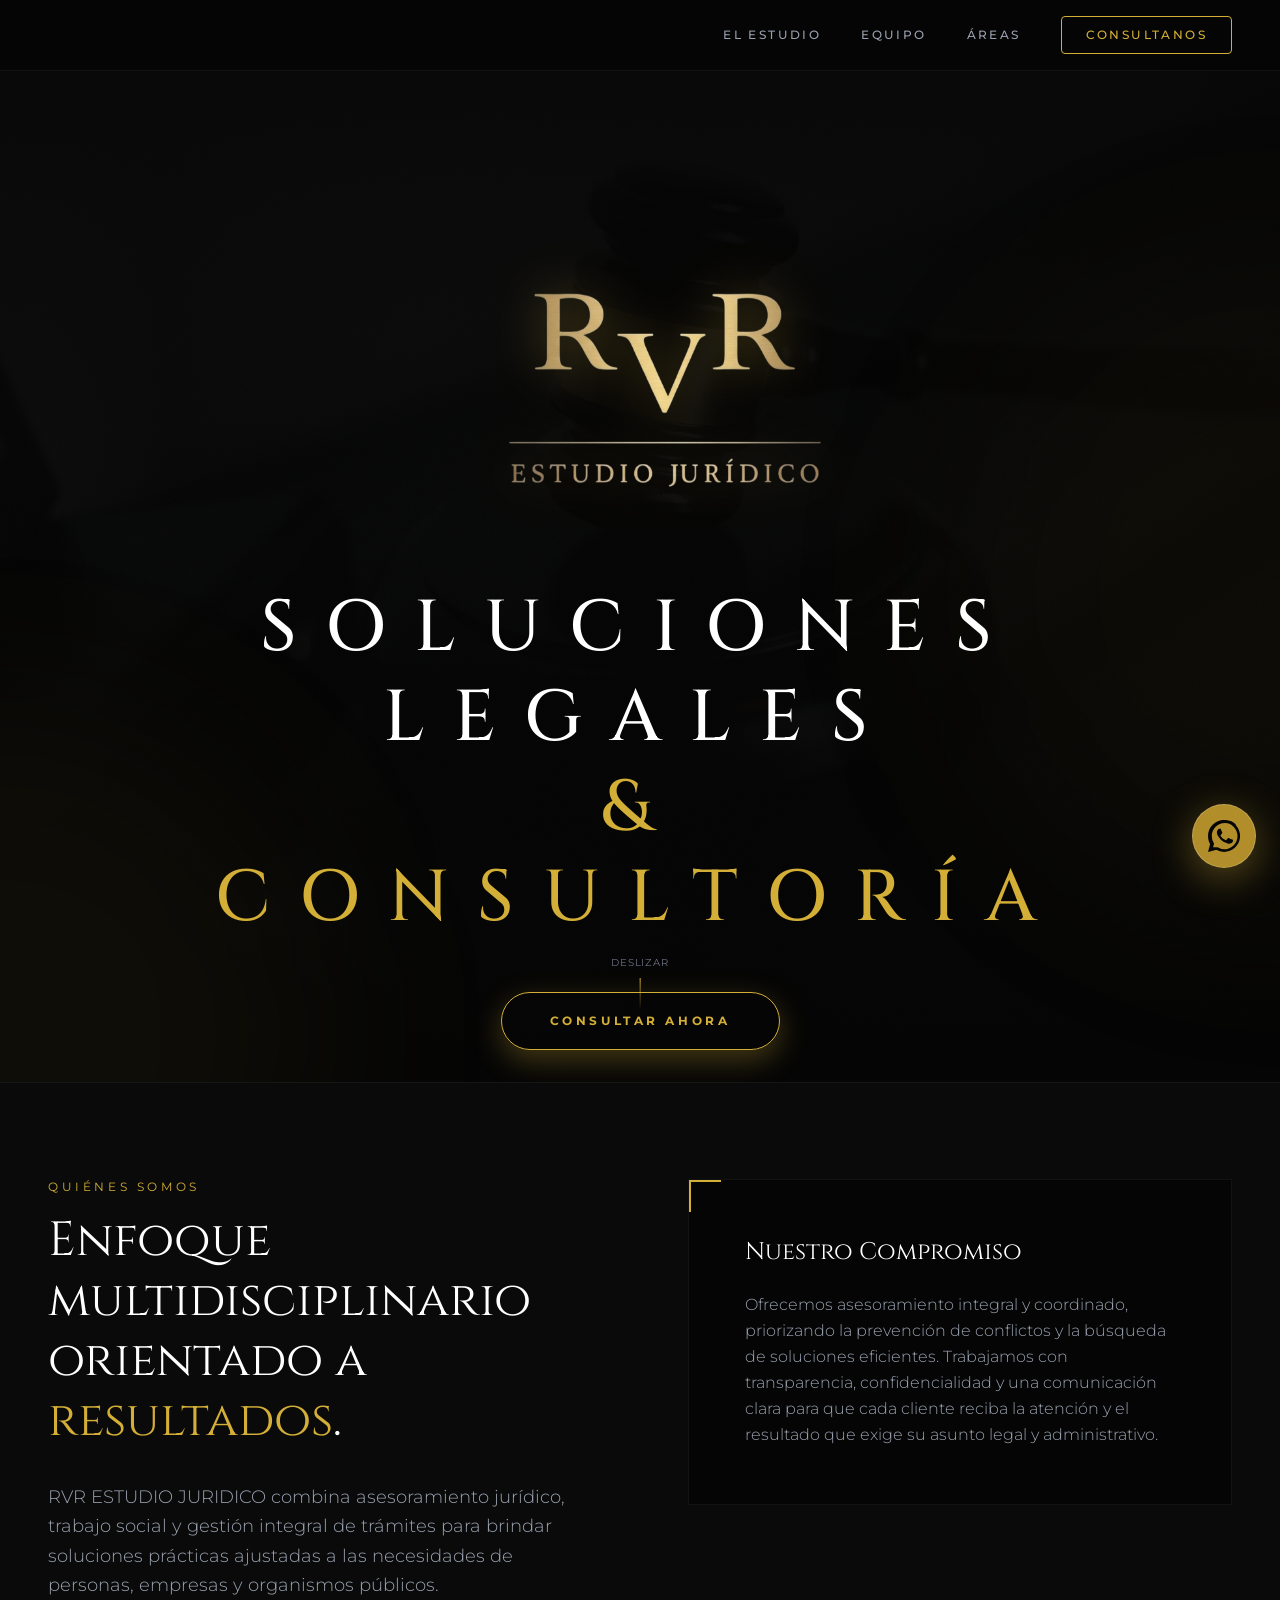
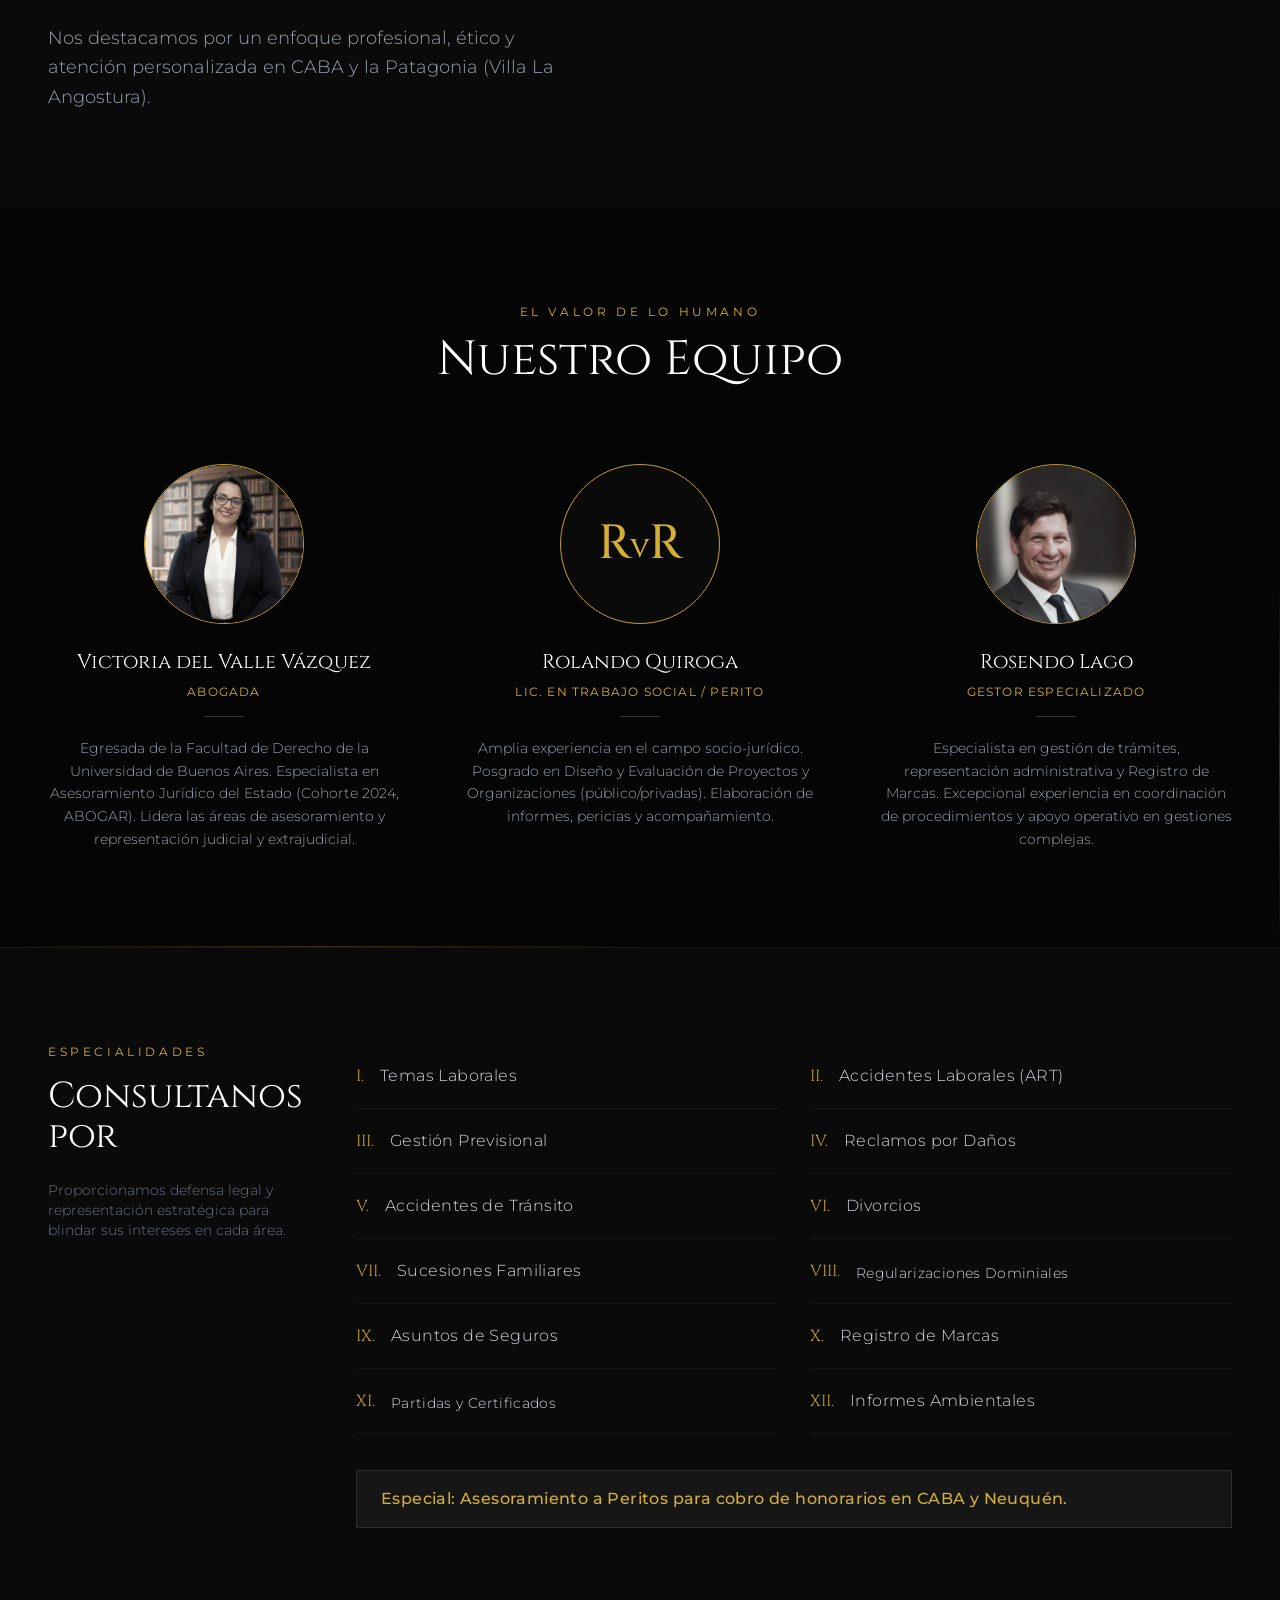
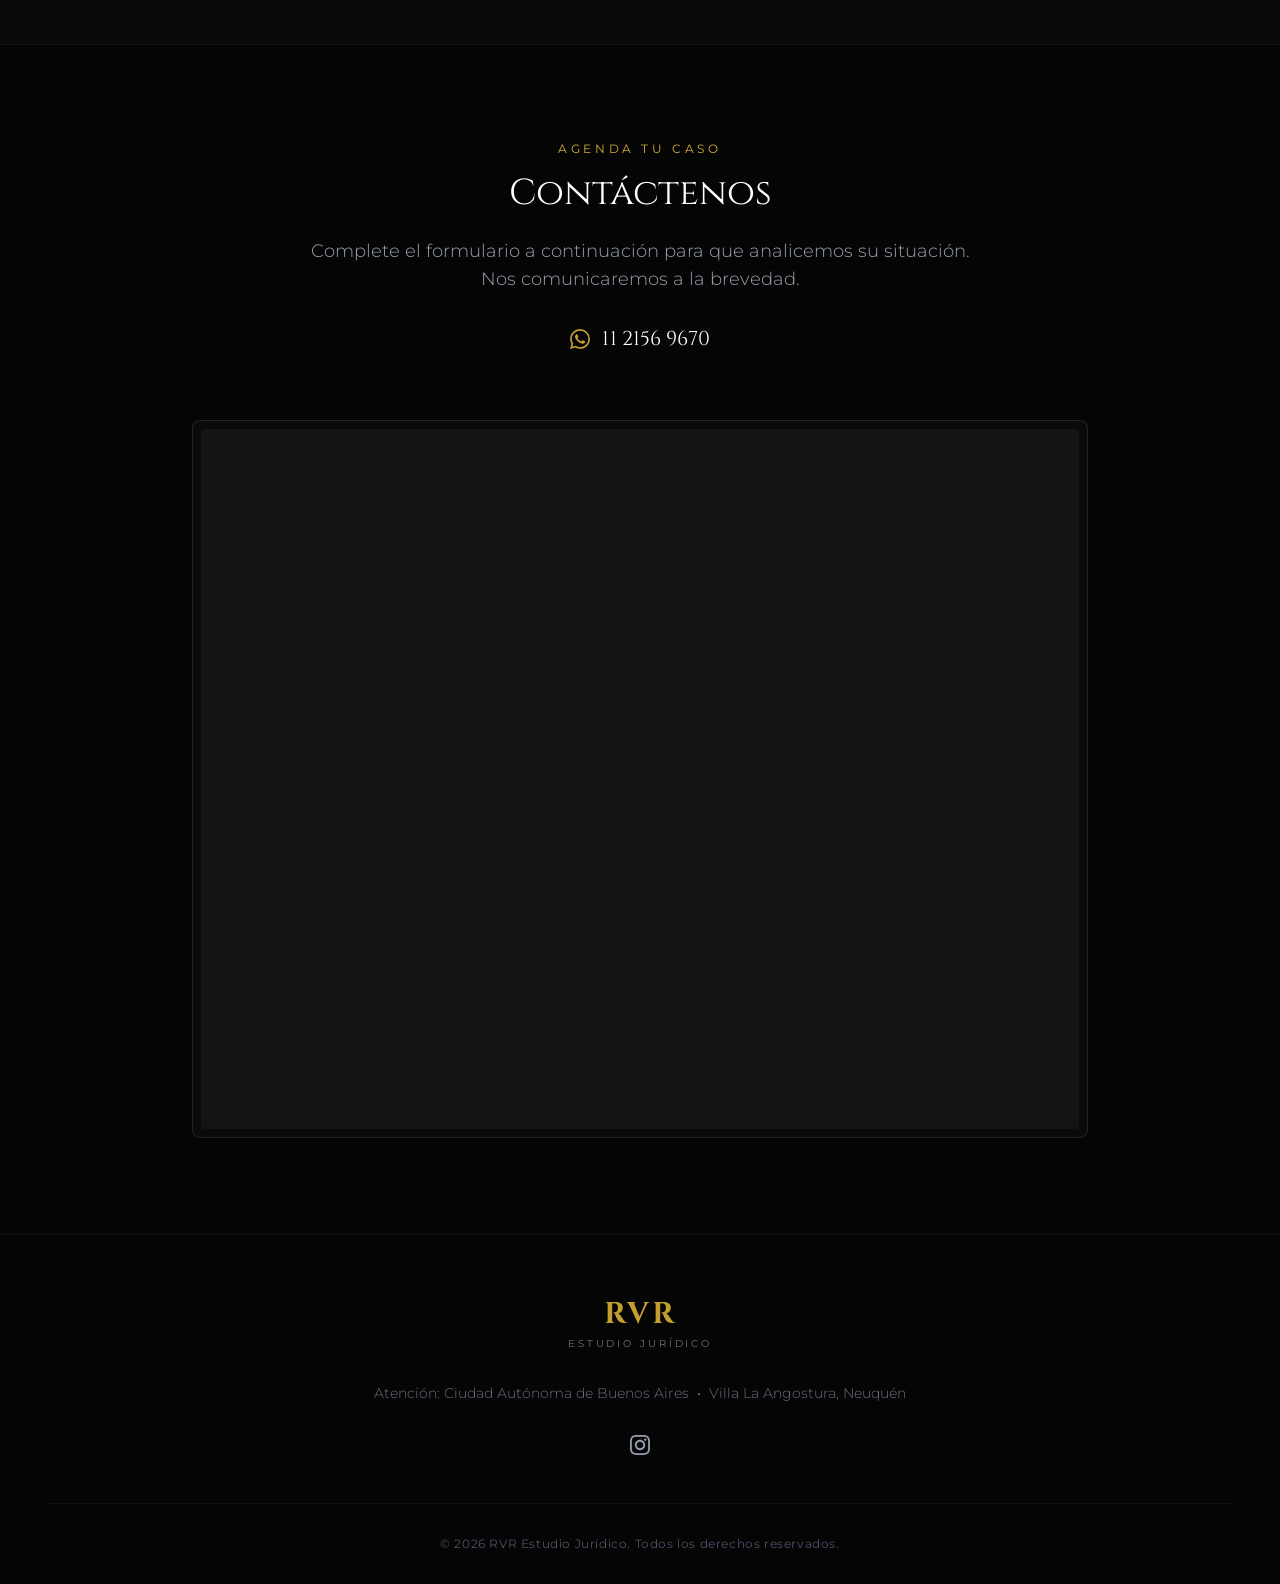
==== commit 69b4f139: "feat: Integrate full Tailwind CSS stylesheet, enhance WhatsApp button visibility logic, and add a Ja" ====
--- a/index.html
+++ b/index.html
@@ -6,24 +6,40 @@
   <meta name="viewport" content="width=device-width, initial-scale=1.0">
 
   <!-- SEO Meta Tags -->
-  <title>RVR Estudio Jurídico | Soluciones Legales en CABA y Villa La Angostura</title>
+  <title>RVR Estudio Jurídico | Abogados en CABA y Villa La Angostura | Derecho Laboral, Divorcios, Sucesiones</title>
   <meta name="description"
-    content="Estudio multidisciplinario que combina asesoramiento jurídico, trabajo social y gestión integral de trámites. Atención en CABA y Villa La Angostura, Neuquén.">
+    content="Estudio jurídico multidisciplinario en Buenos Aires (CABA) y Villa La Angostura, Neuquén. Abogados especialistas en derecho laboral, ART, divorcios, sucesiones, daños y perjuicios, accidentes de tránsito, gestión previsional y registro de marcas. Consulta gratuita por WhatsApp.">
   <meta name="keywords"
-    content="abogados, estudio juridico, villa la angostura, caba, neuquen, derecho laboral, ART, divorcios, sucesiones, trabajo social, gestoria, registro de marcas">
+    content="abogado CABA, abogado villa la angostura, estudio juridico buenos aires, abogado neuquen, derecho laboral CABA, abogado divorcios buenos aires, sucesiones CABA, abogado accidentes laborales ART, abogado daños y perjuicios, accidentes de transito abogado, gestion previsional, registro de marcas argentina, abogado patagonia, estudio juridico villa la angostura, consulta legal gratuita, abogado cerca de mi">
   <meta name="author" content="RVR Estudio Jurídico">
+  <meta name="robots" content="index, follow, max-snippet:-1, max-image-preview:large">
   <link rel="canonical" href="https://www.rvrestudiojuridico.com.ar/">
 
+  <!-- Geo Meta Tags for Local SEO -->
+  <meta name="geo.region" content="AR-C">
+  <meta name="geo.placename" content="Ciudad Autónoma de Buenos Aires">
+  <meta name="geo.region" content="AR-Q">
+  <meta name="geo.placename" content="Villa La Angostura, Neuquén">
+  <meta name="ICBM" content="-40.7625, -71.6474">
+
   <!-- Open Graph (Social Media) -->
-  <meta property="og:title" content="RVR Estudio Jurídico | Soluciones Legales">
+  <meta property="og:title" content="RVR Estudio Jurídico | Abogados en CABA y Villa La Angostura">
   <meta property="og:description"
-    content="Asesoramiento jurídico, trabajo social y gestión integral de trámites en CABA y Villa La Angostura.">
+    content="Abogados especialistas en derecho laboral, divorcios, sucesiones, ART y más. Atención en Buenos Aires y Patagonia. Consultanos por WhatsApp.">
   <meta property="og:type" content="website">
+  <meta property="og:url" content="https://www.rvrestudiojuridico.com.ar/">
+  <meta property="og:locale" content="es_AR">
+  <meta property="og:site_name" content="RVR Estudio Jurídico">
+
+  <!-- Twitter Card -->
+  <meta name="twitter:card" content="summary">
+  <meta name="twitter:title" content="RVR Estudio Jurídico | Abogados CABA y Villa La Angostura">
+  <meta name="twitter:description"
+    content="Estudio jurídico multidisciplinario. Derecho laboral, divorcios, sucesiones, ART, daños. Consulta gratuita por WhatsApp.">
 
   <!-- Google Fonts -->
   <link rel="preconnect" href="https://fonts.googleapis.com">
   <link rel="preconnect" href="https://fonts.gstatic.com" crossorigin>
-  <!-- Elegant Fonts for Black & Gold Theme -->
   <link
     href="https://fonts.googleapis.com/css2?family=Cinzel:wght@400;500;600;700&family=Montserrat:wght@300;400;500&display=swap"
     rel="stylesheet">
@@ -43,17 +59,83 @@
           "@type": "LegalService",
           "@id": "https://www.rvrestudiojuridico.com.ar/#caba",
           "name": "RVR Estudio Jurídico - CABA",
-          "description": "Estudio multidisciplinario: asesoramiento jurídico, trabajo social y gestión.",
-          "telephone": "1121569670",
-          "areaServed": "Ciudad Autónoma de Buenos Aires"
+          "description": "Estudio jurídico multidisciplinario en Buenos Aires: asesoramiento en derecho laboral, ART, divorcios, sucesiones, daños y perjuicios, accidentes de tránsito, gestión previsional y registro de marcas.",
+          "url": "https://www.rvrestudiojuridico.com.ar/",
+          "telephone": "+5411-2156-9670",
+          "email": "contacto@rvrestudiojuridico.com.ar",
+          "address": {
+            "@type": "PostalAddress",
+            "addressLocality": "Ciudad Autónoma de Buenos Aires",
+            "addressRegion": "CABA",
+            "addressCountry": "AR"
+          },
+          "areaServed": {
+            "@type": "City",
+            "name": "Ciudad Autónoma de Buenos Aires"
+          },
+          "hasOfferCatalog": {
+            "@type": "OfferCatalog",
+            "name": "Servicios Legales",
+            "itemListElement": [
+              {"@type": "Offer", "itemOffered": {"@type": "Service", "name": "Derecho Laboral"}},
+              {"@type": "Offer", "itemOffered": {"@type": "Service", "name": "Accidentes Laborales (ART)"}},
+              {"@type": "Offer", "itemOffered": {"@type": "Service", "name": "Divorcios"}},
+              {"@type": "Offer", "itemOffered": {"@type": "Service", "name": "Sucesiones Familiares"}},
+              {"@type": "Offer", "itemOffered": {"@type": "Service", "name": "Reclamos por Daños y Perjuicios"}},
+              {"@type": "Offer", "itemOffered": {"@type": "Service", "name": "Accidentes de Tránsito"}},
+              {"@type": "Offer", "itemOffered": {"@type": "Service", "name": "Gestión Previsional"}},
+              {"@type": "Offer", "itemOffered": {"@type": "Service", "name": "Registro de Marcas"}},
+              {"@type": "Offer", "itemOffered": {"@type": "Service", "name": "Regularizaciones Dominiales"}},
+              {"@type": "Offer", "itemOffered": {"@type": "Service", "name": "Asuntos de Seguros"}},
+              {"@type": "Offer", "itemOffered": {"@type": "Service", "name": "Informes Ambientales"}}
+            ]
+          },
+          "openingHoursSpecification": {
+            "@type": "OpeningHoursSpecification",
+            "dayOfWeek": ["Monday", "Tuesday", "Wednesday", "Thursday", "Friday"],
+            "opens": "09:00",
+            "closes": "18:00"
+          },
+          "priceRange": "$$",
+          "sameAs": []
         },
         {
           "@type": "LegalService",
           "@id": "https://www.rvrestudiojuridico.com.ar/#angostura",
           "name": "RVR Estudio Jurídico - Villa La Angostura",
-          "description": "Estudio multidisciplinario: asesoramiento jurídico, trabajo social y gestión en Neuquén.",
-          "telephone": "1121569670",
-          "areaServed": ["Villa La Angostura", "Neuquén"]
+          "description": "Abogados en Villa La Angostura y Neuquén. Especialistas en derecho laboral, divorcios, sucesiones, ART, daños, gestión previsional y registro de marcas en la Patagonia.",
+          "url": "https://www.rvrestudiojuridico.com.ar/",
+          "telephone": "+5411-2156-9670",
+          "address": {
+            "@type": "PostalAddress",
+            "addressLocality": "Villa La Angostura",
+            "addressRegion": "Neuquén",
+            "addressCountry": "AR"
+          },
+          "areaServed": [
+            {"@type": "City", "name": "Villa La Angostura"},
+            {"@type": "State", "name": "Neuquén"}
+          ],
+          "hasOfferCatalog": {
+            "@type": "OfferCatalog",
+            "name": "Servicios Legales Patagonia",
+            "itemListElement": [
+              {"@type": "Offer", "itemOffered": {"@type": "Service", "name": "Derecho Laboral"}},
+              {"@type": "Offer", "itemOffered": {"@type": "Service", "name": "Accidentes Laborales (ART)"}},
+              {"@type": "Offer", "itemOffered": {"@type": "Service", "name": "Divorcios"}},
+              {"@type": "Offer", "itemOffered": {"@type": "Service", "name": "Sucesiones Familiares"}},
+              {"@type": "Offer", "itemOffered": {"@type": "Service", "name": "Reclamos por Daños y Perjuicios"}},
+              {"@type": "Offer", "itemOffered": {"@type": "Service", "name": "Accidentes de Tránsito"}},
+              {"@type": "Offer", "itemOffered": {"@type": "Service", "name": "Registro de Marcas"}}
+            ]
+          },
+          "openingHoursSpecification": {
+            "@type": "OpeningHoursSpecification",
+            "dayOfWeek": ["Monday", "Tuesday", "Wednesday", "Thursday", "Friday"],
+            "opens": "09:00",
+            "closes": "18:00"
+          },
+          "priceRange": "$$"
         }
       ]
     }
@@ -65,9 +147,9 @@
 
   <!-- Navigation -->
   <nav
-    class="fixed w-full z-50 transition-all duration-300 bg-dark-950/80 backdrop-blur-md border-b border-white/5 py-4"
+    class="fixed w-full z-50 transition-all duration-300 bg-dark-950/80 backdrop-blur-md border-b border-white/5 py-3 md:py-4"
     id="navbar">
-    <div class="max-w-full flex justify-end items-center px-4 md:px-12">
+    <div class="max-w-full flex justify-end items-center px-4 sm:px-6 md:px-12">
       <!-- Logo area -->
 
 
@@ -104,7 +186,7 @@
   </nav>
 
   <!-- Hero Section -->
-  <section class="relative min-h-screen flex items-center pt-20 bg-dark-950 overflow-hidden noise-bg">
+  <section class="relative min-h-[100svh] flex items-center pt-16 pb-8 md:pt-20 bg-dark-950 overflow-hidden noise-bg">
     <!-- Abstract Glows & Background Image -->
     <div class="absolute inset-0 z-0">
       <img src="bootstrap.jpg" alt="Fondo Estudio Juridico" class="w-full h-full object-cover object-center opacity-15">
@@ -118,65 +200,66 @@
     </div>
 
     <div
-      class="max-w-7xl mx-auto px-6 md:px-12 relative z-10 w-full flex flex-col text-center items-center justify-center">
-
-      <div data-aos="fade-up" data-aos-duration="1200" data-aos-delay="200" class="max-w-4xl mx-auto mt-12">
-        <img src="logo.png" alt="RVR Logo"
-          class="h-48 sm:h-64 md:h-80 lg:h-[28rem] max-w-[90vw] w-auto mx-auto mb-10 drop-shadow-[0_0_25px_rgba(212,175,55,0.4)]">
+      class="max-w-7xl mx-auto px-4 sm:px-6 md:px-12 relative z-10 w-full flex flex-col text-center items-center justify-center">
+
+      <div data-aos="fade-up" data-aos-duration="1200" data-aos-delay="100" class="max-w-4xl mx-auto mt-6 sm:mt-12">
+        <img src="logo.png" alt="RVR Estudio Jurídico - Abogados en CABA y Villa La Angostura"
+          class="h-40 sm:h-56 md:h-72 lg:h-[26rem] max-w-[85vw] w-auto mx-auto mb-6 sm:mb-10 drop-shadow-[0_0_25px_rgba(212,175,55,0.4)]">
 
         <h1
-          class="text-2xl sm:text-4xl md:text-5xl lg:text-7xl font-serif font-medium text-white leading-tight uppercase tracking-widest sm:tracking-[0.4em] mb-12">
+          class="text-xl sm:text-3xl md:text-5xl lg:text-7xl font-serif font-medium text-white leading-tight uppercase tracking-wider sm:tracking-widest md:tracking-[0.4em] mb-6 sm:mb-10 md:mb-12 px-2">
           Soluciones Legales <br>
           <span class="text-gold-400">& Consultoría</span>
         </h1>
 
-        <div class="flex justify-center mt-12">
+        <div class="flex justify-center mt-6 sm:mt-10 md:mt-12">
           <a href="https://wa.me/541121569670" target="_blank" rel="noopener noreferrer"
-            class="btn-gold px-12 py-5 uppercase tracking-[0.3em] text-xs font-bold rounded-full shadow-[0_10px_30px_rgba(212,175,55,0.3)] hover:scale-105 transition-transform duration-300">
+            class="btn-gold px-8 sm:px-12 py-4 sm:py-5 uppercase tracking-widest sm:tracking-[0.3em] text-[0.65rem] sm:text-xs font-bold rounded-full shadow-[0_10px_30px_rgba(212,175,55,0.3)] hover:scale-105 transition-transform duration-300">
             Consultar Ahora
           </a>
         </div>
       </div>
 
       <!-- Scroll Indicator -->
-      <div class="absolute bottom-10 left-1/2 -translate-x-1/2 flex flex-col items-center animate-bounce">
-        <span class="text-[0.6rem] uppercase tracking-widest text-gray-500 mb-2">Deslizar</span>
-        <div class="w-[1px] h-8 bg-gradient-to-b from-gold-400 to-transparent"></div>
+      <div class="absolute bottom-6 sm:bottom-10 left-1/2 -translate-x-1/2 flex flex-col items-center animate-bounce">
+        <span class="text-[0.55rem] sm:text-[0.6rem] uppercase tracking-widest text-gray-500 mb-2">Deslizar</span>
+        <div class="w-[1px] h-6 sm:h-8 bg-gradient-to-b from-gold-400 to-transparent"></div>
       </div>
     </div>
   </section>
 
   <!-- Quiénes Somos & Compromiso -->
-  <section id="estudio" class="py-24 bg-dark-900 relative border-t border-white/5">
-    <div class="max-w-7xl mx-auto px-6 md:px-12">
-
-      <div class="grid lg:grid-cols-2 gap-16 lg:gap-24 items-start">
+  <section id="estudio" class="py-16 sm:py-20 md:py-24 bg-dark-900 relative border-t border-white/5">
+    <div class="max-w-7xl mx-auto px-4 sm:px-6 md:px-12">
+
+      <div class="grid lg:grid-cols-2 gap-10 sm:gap-16 lg:gap-24 items-start">
 
         <!-- Quiénes Somos -->
-        <div data-aos="fade-right">
-          <span class="text-gold-400 tracking-[0.3em] text-xs uppercase mb-4 block">Quiénes Somos</span>
-          <h2 class="text-3xl md:text-5xl font-serif text-white mb-8 leading-tight">Enfoque multidisciplinario orientado
+        <div data-aos="fade-up" data-aos-duration="800">
+          <span class="text-gold-400 tracking-[0.3em] text-xs uppercase mb-3 sm:mb-4 block">Quiénes Somos</span>
+          <h2 class="text-2xl sm:text-3xl md:text-5xl font-serif text-white mb-6 sm:mb-8 leading-tight">Enfoque
+            multidisciplinario orientado
             a <span class="text-gold-400">resultados</span>.</h2>
-          <p class="text-gray-400 leading-relaxed font-light mb-6 text-lg">
+          <p class="text-gray-400 leading-relaxed font-light mb-4 sm:mb-6 text-base sm:text-lg">
             RVR ESTUDIO JURIDICO combina asesoramiento jurídico, trabajo social y gestión integral de trámites para
             brindar soluciones prácticas ajustadas a las necesidades de personas, empresas y organismos públicos.
           </p>
-          <p class="text-gray-400 leading-relaxed font-light text-lg">
+          <p class="text-gray-400 leading-relaxed font-light text-base sm:text-lg">
             Nos destacamos por un enfoque profesional, ético y atención personalizada en CABA y la Patagonia (Villa La
             Angostura).
           </p>
         </div>
 
         <!-- Compromiso -->
-        <div data-aos="fade-left" data-aos-delay="100"
-          class="bg-dark-950 p-10 lg:p-14 border border-white/5 relative group">
+        <div data-aos="fade-up" data-aos-delay="100"
+          class="bg-dark-950 p-6 sm:p-10 lg:p-14 border border-white/5 relative group">
           <!-- Accent Lines -->
           <div class="absolute top-0 left-0 w-8 h-[2px] bg-gold-400 transition-all duration-300 group-hover:w-full">
           </div>
           <div class="absolute left-0 top-0 h-8 w-[2px] bg-gold-400 transition-all duration-300 group-hover:h-full">
           </div>
 
-          <h3 class="text-2xl font-serif text-white mb-6">Nuestro Compromiso</h3>
+          <h3 class="text-xl sm:text-2xl font-serif text-white mb-4 sm:mb-6">Nuestro Compromiso</h3>
           <p class="text-gray-400 leading-relaxed font-light">
             Ofrecemos asesoramiento integral y coordinado, priorizando la prevención de conflictos y la búsqueda de
             soluciones eficientes. Trabajamos con transparencia, confidencialidad y una comunicación clara para que cada
@@ -189,20 +272,22 @@
   </section>
 
   <!-- Nuestro Equipo -->
-  <section id="equipo" class="py-24 bg-dark-950 relative overflow-hidden text-center md:text-left">
-    <div class="absolute right-0 top-1/2 w-px h-1/2 bg-gradient-to-t from-transparent via-gold-500/30 to-transparent">
-    </div>
-    <div class="absolute left-0 bottom-0 w-1/2 h-px bg-gradient-to-r from-transparent via-gold-500/30 to-transparent">
-    </div>
-
-    <div class="max-w-7xl mx-auto px-6 md:px-12">
-      <div class="mb-20 text-center" data-aos="fade-up">
-        <span class="text-gold-400 tracking-[0.3em] text-xs uppercase mb-4 block">El valor de lo humano</span>
-        <h2 class="text-3xl md:text-5xl font-serif text-white mb-6">Nuestro Equipo</h2>
+  <section id="equipo" class="py-16 sm:py-20 md:py-24 bg-dark-950 relative overflow-hidden text-center">
+    <div
+      class="absolute right-0 top-1/2 w-px h-1/2 bg-gradient-to-t from-transparent via-gold-500/30 to-transparent hidden md:block">
+    </div>
+    <div
+      class="absolute left-0 bottom-0 w-1/2 h-px bg-gradient-to-r from-transparent via-gold-500/30 to-transparent hidden md:block">
+    </div>
+
+    <div class="max-w-7xl mx-auto px-4 sm:px-6 md:px-12">
+      <div class="mb-12 sm:mb-16 md:mb-20 text-center" data-aos="fade-up">
+        <span class="text-gold-400 tracking-[0.3em] text-xs uppercase mb-3 sm:mb-4 block">El valor de lo humano</span>
+        <h2 class="text-2xl sm:text-3xl md:text-5xl font-serif text-white mb-4 sm:mb-6">Nuestro Equipo</h2>
       </div>
 
       <!-- Focus on Text, small custom images -->
-      <div class="grid md:grid-cols-3 gap-12 lg:gap-16">
+      <div class="grid grid-cols-1 sm:grid-cols-2 md:grid-cols-3 gap-10 sm:gap-12 lg:gap-16">
 
         <!-- Victoria -->
         <div class="flex flex-col items-center" data-aos="fade-up" data-aos-delay="0">
@@ -268,15 +353,15 @@
   </section>
 
   <!-- Áreas de Práctica / Servicios -->
-  <section id="servicios" class="py-24 bg-dark-900 border-y border-white/5 relative">
-    <div class="max-w-7xl mx-auto px-6 md:px-12">
-
-      <div class="grid lg:grid-cols-4 gap-12">
-        <div class="lg:col-span-1" data-aos="fade-right">
-          <div class="sticky top-32">
-            <span class="text-gold-400 tracking-[0.3em] text-xs uppercase mb-4 block">Especialidades</span>
-            <h2 class="text-3xl md:text-4xl font-serif text-white mb-6">Consultanos por</h2>
-            <p class="text-gray-500 font-light text-sm">
+  <section id="servicios" class="py-16 sm:py-20 md:py-24 bg-dark-900 border-y border-white/5 relative">
+    <div class="max-w-7xl mx-auto px-4 sm:px-6 md:px-12">
+
+      <div class="grid lg:grid-cols-4 gap-8 sm:gap-12">
+        <div class="lg:col-span-1" data-aos="fade-up">
+          <div class="lg:sticky lg:top-32 text-center lg:text-left mb-4 lg:mb-0">
+            <span class="text-gold-400 tracking-[0.3em] text-xs uppercase mb-3 sm:mb-4 block">Especialidades</span>
+            <h2 class="text-2xl sm:text-3xl md:text-4xl font-serif text-white mb-4 sm:mb-6">Consultanos por</h2>
+            <p class="text-gray-500 font-light text-sm hidden lg:block">
               Proporcionamos defensa legal y representación estratégica para blindar sus intereses en cada área.
             </p>
           </div>
@@ -354,13 +439,13 @@
   </section>
 
   <!-- Contacto (Foco en el Formulario y texto) -->
-  <section id="contacto" class="py-24 bg-dark-950">
-    <div class="max-w-7xl mx-auto px-6 md:px-12">
-
-      <div class="text-center max-w-2xl mx-auto mb-16" data-aos="fade-up">
-        <span class="text-gold-400 tracking-[0.3em] text-xs uppercase mb-4 block">Agenda tu caso</span>
-        <h2 class="text-4xl font-serif text-white mb-6">Contáctenos</h2>
-        <p class="text-gray-400 font-light text-lg">
+  <section id="contacto" class="py-16 sm:py-20 md:py-24 bg-dark-950">
+    <div class="max-w-7xl mx-auto px-4 sm:px-6 md:px-12">
+
+      <div class="text-center max-w-2xl mx-auto mb-10 sm:mb-16" data-aos="fade-up">
+        <span class="text-gold-400 tracking-[0.3em] text-xs uppercase mb-3 sm:mb-4 block">Agenda tu caso</span>
+        <h2 class="text-3xl sm:text-4xl font-serif text-white mb-4 sm:mb-6">Contáctenos</h2>
+        <p class="text-gray-400 font-light text-base sm:text-lg">
           Complete el formulario a continuación para que analicemos su situación. Nos comunicaremos a la brevedad.
         </p>
         <div class="mt-8">
@@ -375,37 +460,24 @@
         </div>
       </div>
 
-      <!-- Focus Only on Google Form Box -->
+      <!-- Google Form Box -->
       <div data-aos="fade-up" data-aos-delay="200"
-        class="max-w-4xl mx-auto w-full bg-dark-900 border border-white/10 p-2 rounded-lg shadow-2xl relative">
-
-        <!-- Placeholder when src="about:blank" -->
-        <div
-          class="absolute inset-0 flex flex-col items-center justify-center bg-dark-900 z-10 p-8 text-center transition-opacity duration-500 hover:opacity-0 pointer-events-none rounded-lg">
-          <div class="w-16 h-16 border border-gold-500/50 rounded-full flex items-center justify-center mb-6">
-            <svg class="w-8 h-8 text-gold-500" fill="none" stroke="currentColor" viewBox="0 0 24 24">
-              <path stroke-linecap="round" stroke-linejoin="round" stroke-width="1"
-                d="M3 8l7.89 5.26a2 2 0 002.22 0L21 8M5 19h14a2 2 0 002-2V7a2 2 0 00-2-2H5a2 2 0 00-2 2v10a2 2 0 002 2z">
-              </path>
-            </svg>
-          </div>
-          <h3 class="text-xl font-serif text-white mb-2">Formulario Requerido</h3>
-          <p class="text-gray-500 text-sm max-w-sm">Este recuadro está preparado para el iframe de Google Forms provisto
-            por el estudio.</p>
-        </div>
-
+        class="max-w-4xl mx-auto w-full bg-dark-900 border border-white/10 p-2 rounded-lg shadow-2xl">
         <!-- Google Form Container -->
-        <div class="w-full h-[700px] overflow-hidden rounded relative z-0">
-          <iframe src="about:blank" width="100%" height="100%" frameborder="0" marginheight="0" marginwidth="0"
-            class="w-full h-full bg-dark-800">Cargando…</iframe>
+        <div class="w-full h-[800px] sm:h-[700px] overflow-hidden rounded">
+          <iframe
+            src="https://docs.google.com/forms/d/e/1FAIpQLScoI9XKb1Sd9cDW5CA5l_gwgHukAL5PuW9BkFUrj_BGS-65zQ/viewform?embedded=true"
+            width="100%" height="100%" frameborder="0" marginheight="0" marginwidth="0"
+            class="w-full h-full bg-dark-800" title="Formulario de Consulta RVR Estudio Jurídico"
+            loading="lazy">Cargando…</iframe>
         </div>
       </div>
     </div>
   </section>
 
   <!-- Footer -->
-  <footer class="bg-dark-950 pb-8 pt-16 border-t border-white/5 relative">
-    <div class="max-w-7xl mx-auto px-6 md:px-12 flex flex-col items-center">
+  <footer class="bg-dark-950 pb-6 sm:pb-8 pt-12 sm:pt-16 border-t border-white/5 relative">
+    <div class="max-w-7xl mx-auto px-4 sm:px-6 md:px-12 flex flex-col items-center">
 
       <a href="#" class="flex flex-col items-center mb-8">
         <span class="font-serif text-3xl font-bold text-gold-500 tracking-widest leading-none">RVR</span>
@@ -437,11 +509,11 @@
   </footer>
 
   <!-- Floating WhatsApp -->
-  <a href="https://wa.me/541121569670" target="_blank" rel="noopener noreferrer"
-    class="fixed bottom-4 right-4 z-[100] bg-[#25D366] text-white w-14 h-14 md:w-16 md:h-16 rounded-full shadow-lg hover:bg-[#20bd5a] hover:-translate-y-1 hover:shadow-[0_10px_20px_rgba(37,211,102,0.3)] transition-all duration-300 group flex items-center justify-center border border-white/20">
-    <svg class="w-7 h-7 md:w-8 md:h-8" fill="currentColor" viewBox="0 0 24 24">
+  <a href="https://wa.me/541121569670" target="_blank" rel="noopener noreferrer" id="whatsapp-btn"
+    class="fixed bottom-8 right-6 z-[999] bg-gold-500/90 backdrop-blur-md text-dark-950 w-16 h-16 rounded-full shadow-[0_10px_40px_rgba(212,175,55,0.4)] hover:bg-gold-400 hover:-translate-y-2 transition-all duration-500 flex items-center justify-center border border-white/20">
+    <svg class="w-8 h-8" fill="currentColor" viewBox="0 0 24 24">
       <path
-        d="M12.031 0C5.385 0 0 5.385 0 12.031c0 2.128.552 4.195 1.597 6.01L.003 24l6.107-1.602A11.97 11.97 0 0012.031 24c6.646 0 12.031-5.385 12.031-12.031C24.062 5.385 18.677 0 12.031 0zm0 22.012c-1.815 0-3.593-.487-5.148-1.408l-.368-.219-3.82.1.002-3.73-.24-.382A9.975 9.975 0 012.019 12.03c0-5.545 4.512-10.057 10.057-10.057 5.545 0 10.057 4.512 10.057 10.057 0 5.545-4.512 10.057-10.057 10.057zm5.503-7.514c-.302-.151-1.789-.882-2.066-.983-.276-.1-.478-.151-.679.151-.201.302-.78 1.057-.954 1.258-.175.201-.352.226-.653.075-1.579-.79-2.73-1.434-3.766-3.235-.226-.395.226-.59.528-.891.135-.135.302-.352.453-.528.151-.176.201-.302.302-.503.1-.201.05-.378-.025-.528-.075-.151-.679-1.636-.93-2.24-.244-.588-.493-.509-.679-.519h-.578c-.201 0-.528.075-.805.378-.276.302-1.056 1.032-1.056 2.517s1.082 2.919 1.233 3.12c.151.201 2.126 3.246 5.152 4.555.72.312 1.282.498 1.721.637.724.23 1.383.197 1.902.12.583-.086 1.789-.73 2.041-1.434.251-.704.251-1.309.176-1.434-.075-.126-.276-.201-.578-.352z" />
+        d="M12.031 0C5.385 0 0 5.385 0 12.031c0 2.128.552 4.195 1.597 6.01L.003 24l6.107-1.602A11.97 11.97 0 0 0 12.031 24c6.646 0 12.031-5.385 12.031-12.031C24.062 5.385 18.677 0 12.031 0zm0 22.012c-1.815 0-3.593-.487-5.148-1.408l-.368-.219-3.82.1.002-3.73-.24-.382A9.975 9.975 0 0 1 2.019 12.03c0-5.545 4.512-10.057 10.057-10.057 5.545 0 10.057 4.512 10.057 10.057 0 5.545-4.512 10.057-10.057 10.057zm5.503-7.514c-.302-.151-1.789-.882-2.066-.983-.276-.1-.478-.151-.679.151-.201.302-.78 1.057-.954 1.258-.175.201-.352.226-.653.075-1.579-.79-2.73-1.434-3.766-3.235-.226-.395.226-.59.528-.891.135-.135.302-.352.453-.528.151-.176.201-.302.302-.503.1-.201.05-.378-.025-.528-.075-.151-.679-1.636-.93-2.24-.242-.579-.487-.5-.669-.51a12.8 12.8 0 0 0-.57-.01c-.198 0-.52.074-.792.372-.272.297-1.04 1.016-1.04 2.479 0 1.462 1.065 2.875 1.213 3.074.149.198 2.096 3.2 5.077 4.487.709.306 1.262.489 1.694.625.712.227 1.36.195 1.871.118.571-.085 1.758-.719 2.006-1.413.248-.694.248-1.289.173-1.413-.074-.124-.272-.198-.57-.347m-5.421 7.403h-.004a9.87 9.87 0 0 1-5.031-1.378l-.361-.214-3.741.982.998-3.648-.235-.374a9.86 9.86 0 0 1-1.51-5.26c.001-5.45 4.436-9.884 9.888-9.884 2.64 0 5.122 1.03 6.988 2.898a9.825 9.825 0 0 1 2.893 6.994c-.003 5.45-4.437 9.884-9.885 9.884m8.413-18.297A11.815 11.815 0 0 0 12.05 0C5.495 0 .16 5.335.157 11.892c0 2.096.547 4.142 1.588 5.945L.057 24l6.305-1.654a11.882 11.882 0 0 0 5.683 1.448h.005c6.554 0 11.89-5.335 11.893-11.893a11.821 11.821 0 0 0-3.48-8.413Z" />
     </svg>
   </a>
 
--- a/styles.css
+++ b/styles.css
@@ -1,2 +1,2163 @@
 /*! tailwindcss v4.2.1 | MIT License | https://tailwindcss.com */
-@layer properties{@supports (((-webkit-hyphens:none)) and (not (margin-trim:inline))) or ((-moz-orient:inline) and (not (color:rgb(from red r g b)))){*,:before,:after,::backdrop{--tw-translate-x:0;--tw-translate-y:0;--tw-translate-z:0;--tw-scale-x:1;--tw-scale-y:1;--tw-scale-z:1;--tw-rotate-x:initial;--tw-rotate-y:initial;--tw-rotate-z:initial;--tw-skew-x:initial;--tw-skew-y:initial;--tw-space-y-reverse:0;--tw-space-x-reverse:0;--tw-border-style:solid;--tw-gradient-position:initial;--tw-gradient-from:#0000;--tw-gradient-via:#0000;--tw-gradient-to:#0000;--tw-gradient-stops:initial;--tw-gradient-via-stops:initial;--tw-gradient-from-position:0%;--tw-gradient-via-position:50%;--tw-gradient-to-position:100%;--tw-leading:initial;--tw-font-weight:initial;--tw-tracking:initial;--tw-shadow:0 0 #0000;--tw-shadow-color:initial;--tw-shadow-alpha:100%;--tw-inset-shadow:0 0 #0000;--tw-inset-shadow-color:initial;--tw-inset-shadow-alpha:100%;--tw-ring-color:initial;--tw-ring-shadow:0 0 #0000;--tw-inset-ring-color:initial;--tw-inset-ring-shadow:0 0 #0000;--tw-ring-inset:initial;--tw-ring-offset-width:0px;--tw-ring-offset-color:#fff;--tw-ring-offset-shadow:0 0 #0000;--tw-blur:initial;--tw-brightness:initial;--tw-contrast:initial;--tw-grayscale:initial;--tw-hue-rotate:initial;--tw-invert:initial;--tw-opacity:initial;--tw-saturate:initial;--tw-sepia:initial;--tw-drop-shadow:initial;--tw-drop-shadow-color:initial;--tw-drop-shadow-alpha:100%;--tw-drop-shadow-size:initial;--tw-backdrop-blur:initial;--tw-backdrop-brightness:initial;--tw-backdrop-contrast:initial;--tw-backdrop-grayscale:initial;--tw-backdrop-hue-rotate:initial;--tw-backdrop-invert:initial;--tw-backdrop-opacity:initial;--tw-backdrop-saturate:initial;--tw-backdrop-sepia:initial;--tw-duration:initial;--tw-content:""}}}@layer theme{:root,:host{--font-sans:"Montserrat", sans-serif;--font-serif:"Cinzel", serif;--font-mono:ui-monospace, SFMono-Regular, Menlo, Monaco, Consolas, "Liberation Mono", "Courier New", monospace;--color-gray-300:oklch(87.2% .01 258.338);--color-gray-400:oklch(70.7% .022 261.325);--color-gray-500:oklch(55.1% .027 264.364);--color-gray-600:oklch(44.6% .03 256.802);--color-black:#000;--color-white:#fff;--spacing:.25rem;--container-sm:24rem;--container-2xl:42rem;--container-4xl:56rem;--container-7xl:80rem;--text-xs:.75rem;--text-xs--line-height:calc(1 / .75);--text-sm:.875rem;--text-sm--line-height:calc(1.25 / .875);--text-lg:1.125rem;--text-lg--line-height:calc(1.75 / 1.125);--text-xl:1.25rem;--text-xl--line-height:calc(1.75 / 1.25);--text-2xl:1.5rem;--text-2xl--line-height:calc(2 / 1.5);--text-3xl:1.875rem;--text-3xl--line-height:calc(2.25 / 1.875);--text-4xl:2.25rem;--text-4xl--line-height:calc(2.5 / 2.25);--text-5xl:3rem;--text-5xl--line-height:1;--text-7xl:4.5rem;--text-7xl--line-height:1;--font-weight-light:300;--font-weight-medium:500;--font-weight-bold:700;--tracking-wide:.025em;--tracking-wider:.05em;--tracking-widest:.1em;--leading-tight:1.25;--leading-relaxed:1.625;--radius-sm:.25rem;--radius-lg:.5rem;--animate-bounce:bounce 1s infinite;--blur-md:12px;--default-transition-duration:.15s;--default-transition-timing-function:cubic-bezier(.4, 0, .2, 1);--default-font-family:var(--font-sans);--default-mono-font-family:var(--font-mono);--color-dark-800:#141414;--color-dark-900:#0a0a0a;--color-dark-950:#050505;--color-gold-400:#d4af37;--color-gold-500:#c59e30;--color-gold-600:#9a7a22}}@layer base{*,:after,:before,::backdrop{box-sizing:border-box;border:0 solid;margin:0;padding:0}::file-selector-button{box-sizing:border-box;border:0 solid;margin:0;padding:0}html,:host{-webkit-text-size-adjust:100%;tab-size:4;line-height:1.5;font-family:var(--default-font-family,ui-sans-serif, system-ui, sans-serif, "Apple Color Emoji", "Segoe UI Emoji", "Segoe UI Symbol", "Noto Color Emoji");font-feature-settings:var(--default-font-feature-settings,normal);font-variation-settings:var(--default-font-variation-settings,normal);-webkit-tap-highlight-color:transparent}hr{height:0;color:inherit;border-top-width:1px}abbr:where([title]){-webkit-text-decoration:underline dotted;text-decoration:underline dotted}h1,h2,h3,h4,h5,h6{font-size:inherit;font-weight:inherit}a{color:inherit;-webkit-text-decoration:inherit;-webkit-text-decoration:inherit;-webkit-text-decoration:inherit;text-decoration:inherit}b,strong{font-weight:bolder}code,kbd,samp,pre{font-family:var(--default-mono-font-family,ui-monospace, SFMono-Regular, Menlo, Monaco, Consolas, "Liberation Mono", "Courier New", monospace);font-feature-settings:var(--default-mono-font-feature-settings,normal);font-variation-settings:var(--default-mono-font-variation-settings,normal);font-size:1em}small{font-size:80%}sub,sup{vertical-align:baseline;font-size:75%;line-height:0;position:relative}sub{bottom:-.25em}sup{top:-.5em}table{text-indent:0;border-color:inherit;border-collapse:collapse}:-moz-focusring{outline:auto}progress{vertical-align:baseline}summary{display:list-item}ol,ul,menu{list-style:none}img,svg,video,canvas,audio,iframe,embed,object{vertical-align:middle;display:block}img,video{max-width:100%;height:auto}button,input,select,optgroup,textarea{font:inherit;font-feature-settings:inherit;font-variation-settings:inherit;letter-spacing:inherit;color:inherit;opacity:1;background-color:#0000;border-radius:0}::file-selector-button{font:inherit;font-feature-settings:inherit;font-variation-settings:inherit;letter-spacing:inherit;color:inherit;opacity:1;background-color:#0000;border-radius:0}:where(select:is([multiple],[size])) optgroup{font-weight:bolder}:where(select:is([multiple],[size])) optgroup option{padding-inline-start:20px}::file-selector-button{margin-inline-end:4px}::placeholder{opacity:1}@supports (not ((-webkit-appearance:-apple-pay-button))) or (contain-intrinsic-size:1px){::placeholder{color:currentColor}@supports (color:color-mix(in lab, red, red)){::placeholder{color:color-mix(in oklab, currentcolor 50%, transparent)}}}textarea{resize:vertical}::-webkit-search-decoration{-webkit-appearance:none}::-webkit-date-and-time-value{min-height:1lh;text-align:inherit}::-webkit-datetime-edit{display:inline-flex}::-webkit-datetime-edit-fields-wrapper{padding:0}::-webkit-datetime-edit{padding-block:0}::-webkit-datetime-edit-year-field{padding-block:0}::-webkit-datetime-edit-month-field{padding-block:0}::-webkit-datetime-edit-day-field{padding-block:0}::-webkit-datetime-edit-hour-field{padding-block:0}::-webkit-datetime-edit-minute-field{padding-block:0}::-webkit-datetime-edit-second-field{padding-block:0}::-webkit-datetime-edit-millisecond-field{padding-block:0}::-webkit-datetime-edit-meridiem-field{padding-block:0}::-webkit-calendar-picker-indicator{line-height:1}:-moz-ui-invalid{box-shadow:none}button,input:where([type=button],[type=reset],[type=submit]){appearance:button}::file-selector-button{appearance:button}::-webkit-inner-spin-button{height:auto}::-webkit-outer-spin-button{height:auto}[hidden]:where(:not([hidden=until-found])){display:none!important}body{background-color:var(--color-dark-950);font-family:var(--font-sans);color:var(--color-gray-300);-webkit-font-smoothing:antialiased;-moz-osx-font-smoothing:grayscale}}@layer components{.btn-gold{z-index:10;border-style:var(--tw-border-style);border-width:1px;border-color:var(--color-gold-400);color:var(--color-gold-400);transition-property:all;transition-timing-function:var(--tw-ease,var(--default-transition-timing-function));transition-duration:var(--tw-duration,var(--default-transition-duration));--tw-duration:.3s;background-color:#0000;transition-duration:.3s;position:relative;overflow:hidden}.btn-gold:before{inset:calc(var(--spacing) * 0);z-index:calc(10 * -1);transform-origin:0;--tw-scale-x:0%;scale:var(--tw-scale-x) var(--tw-scale-y);background-color:var(--color-gold-400);transition-property:transform,translate,scale,rotate;transition-timing-function:var(--tw-ease,var(--default-transition-timing-function));transition-duration:var(--tw-duration,var(--default-transition-duration));--tw-duration:.3s;--tw-content:"";content:var(--tw-content);transition-duration:.3s;position:absolute}.btn-gold:hover{color:var(--color-black)}.btn-gold:hover:before{--tw-scale-x:100%;scale:var(--tw-scale-x) var(--tw-scale-y)}}@layer utilities{.pointer-events-none{pointer-events:none}.absolute{position:absolute}.fixed{position:fixed}.relative{position:relative}.sticky{position:sticky}.inset-0{inset:calc(var(--spacing) * 0)}.top-0{top:calc(var(--spacing) * 0)}.top-1\/2{top:50%}.top-1\/4{top:25%}.top-32{top:calc(var(--spacing) * 32)}.top-full{top:100%}.-right-1\/4{right:-25%}.right-0{right:calc(var(--spacing) * 0)}.right-4{right:calc(var(--spacing) * 4)}.-bottom-1\/4{bottom:-25%}.bottom-0{bottom:calc(var(--spacing) * 0)}.bottom-4{bottom:calc(var(--spacing) * 4)}.bottom-10{bottom:calc(var(--spacing) * 10)}.-left-1\/4{left:-25%}.left-0{left:calc(var(--spacing) * 0)}.left-1\/2{left:50%}.z-0{z-index:0}.z-10{z-index:10}.z-50{z-index:50}.z-\[100\]{z-index:100}.-mx-\[0\.05em\]{margin-inline:-.05em}.mx-auto{margin-inline:auto}.mt-2{margin-top:calc(var(--spacing) * 2)}.mt-4{margin-top:calc(var(--spacing) * 4)}.mt-8{margin-top:calc(var(--spacing) * 8)}.mt-12{margin-top:calc(var(--spacing) * 12)}.mr-3{margin-right:calc(var(--spacing) * 3)}.mr-4{margin-right:calc(var(--spacing) * 4)}.mb-2{margin-bottom:calc(var(--spacing) * 2)}.mb-4{margin-bottom:calc(var(--spacing) * 4)}.mb-5{margin-bottom:calc(var(--spacing) * 5)}.mb-6{margin-bottom:calc(var(--spacing) * 6)}.mb-8{margin-bottom:calc(var(--spacing) * 8)}.mb-10{margin-bottom:calc(var(--spacing) * 10)}.mb-12{margin-bottom:calc(var(--spacing) * 12)}.mb-16{margin-bottom:calc(var(--spacing) * 16)}.mb-20{margin-bottom:calc(var(--spacing) * 20)}.mb-\[0\.05em\]{margin-bottom:.05em}.block{display:block}.flex{display:flex}.grid{display:grid}.hidden{display:none}.inline-flex{display:inline-flex}.h-1\/2{height:50%}.h-5{height:calc(var(--spacing) * 5)}.h-7{height:calc(var(--spacing) * 7)}.h-8{height:calc(var(--spacing) * 8)}.h-14{height:calc(var(--spacing) * 14)}.h-16{height:calc(var(--spacing) * 16)}.h-32{height:calc(var(--spacing) * 32)}.h-48{height:calc(var(--spacing) * 48)}.h-\[2px\]{height:2px}.h-\[50vw\]{height:50vw}.h-\[700px\]{height:700px}.h-full{height:100%}.h-px{height:1px}.min-h-screen{min-height:100vh}.w-1\/2{width:50%}.w-5{width:calc(var(--spacing) * 5)}.w-7{width:calc(var(--spacing) * 7)}.w-8{width:calc(var(--spacing) * 8)}.w-10{width:calc(var(--spacing) * 10)}.w-14{width:calc(var(--spacing) * 14)}.w-16{width:calc(var(--spacing) * 16)}.w-32{width:calc(var(--spacing) * 32)}.w-\[1px\]{width:1px}.w-\[2px\]{width:2px}.w-\[50vw\]{width:50vw}.w-auto{width:auto}.w-full{width:100%}.w-px{width:1px}.max-w-2xl{max-width:var(--container-2xl)}.max-w-4xl{max-width:var(--container-4xl)}.max-w-7xl{max-width:var(--container-7xl)}.max-w-\[90vw\]{max-width:90vw}.max-w-full{max-width:100%}.max-w-sm{max-width:var(--container-sm)}.shrink-0{flex-shrink:0}.-translate-x-1\/2{--tw-translate-x:calc(calc(1 / 2 * 100%) * -1);translate:var(--tw-translate-x) var(--tw-translate-y)}.translate-y-\[10\%\]{--tw-translate-y:10%;translate:var(--tw-translate-x) var(--tw-translate-y)}.scale-125{--tw-scale-x:125%;--tw-scale-y:125%;--tw-scale-z:125%;scale:var(--tw-scale-x) var(--tw-scale-y)}.transform{transform:var(--tw-rotate-x,) var(--tw-rotate-y,) var(--tw-rotate-z,) var(--tw-skew-x,) var(--tw-skew-y,)}.animate-bounce{animation:var(--animate-bounce)}.grid-cols-1{grid-template-columns:repeat(1,minmax(0,1fr))}.flex-col{flex-direction:column}.items-center{align-items:center}.items-end{align-items:flex-end}.items-start{align-items:flex-start}.justify-center{justify-content:center}.justify-end{justify-content:flex-end}.gap-2{gap:calc(var(--spacing) * 2)}.gap-12{gap:calc(var(--spacing) * 12)}.gap-16{gap:calc(var(--spacing) * 16)}:where(.space-y-4>:not(:last-child)){--tw-space-y-reverse:0;margin-block-start:calc(calc(var(--spacing) * 4) * var(--tw-space-y-reverse));margin-block-end:calc(calc(var(--spacing) * 4) * calc(1 - var(--tw-space-y-reverse)))}.gap-x-8{column-gap:calc(var(--spacing) * 8)}:where(.space-x-6>:not(:last-child)){--tw-space-x-reverse:0;margin-inline-start:calc(calc(var(--spacing) * 6) * var(--tw-space-x-reverse));margin-inline-end:calc(calc(var(--spacing) * 6) * calc(1 - var(--tw-space-x-reverse)))}:where(.space-x-10>:not(:last-child)){--tw-space-x-reverse:0;margin-inline-start:calc(calc(var(--spacing) * 10) * var(--tw-space-x-reverse));margin-inline-end:calc(calc(var(--spacing) * 10) * calc(1 - var(--tw-space-x-reverse)))}.gap-y-0{row-gap:calc(var(--spacing) * 0)}.overflow-hidden{overflow:hidden}.overflow-x-hidden{overflow-x:hidden}.scroll-smooth{scroll-behavior:smooth}.rounded{border-radius:.25rem}.rounded-full{border-radius:3.40282e38px}.rounded-lg{border-radius:var(--radius-lg)}.rounded-sm{border-radius:var(--radius-sm)}.border{border-style:var(--tw-border-style);border-width:1px}.border-y{border-block-style:var(--tw-border-style);border-block-width:1px}.border-t{border-top-style:var(--tw-border-style);border-top-width:1px}.border-b{border-bottom-style:var(--tw-border-style);border-bottom-width:1px}.border-gold-500{border-color:var(--color-gold-500)}.border-gold-500\/50{border-color:#c59e3080}@supports (color:color-mix(in lab, red, red)){.border-gold-500\/50{border-color:color-mix(in oklab, var(--color-gold-500) 50%, transparent)}}.border-white\/5{border-color:#ffffff0d}@supports (color:color-mix(in lab, red, red)){.border-white\/5{border-color:color-mix(in oklab, var(--color-white) 5%, transparent)}}.border-white\/10{border-color:#ffffff1a}@supports (color:color-mix(in lab, red, red)){.border-white\/10{border-color:color-mix(in oklab, var(--color-white) 10%, transparent)}}.border-white\/20{border-color:#fff3}@supports (color:color-mix(in lab, red, red)){.border-white\/20{border-color:color-mix(in oklab, var(--color-white) 20%, transparent)}}.bg-\[\#25D366\]{background-color:#25d366}.bg-dark-800{background-color:var(--color-dark-800)}.bg-dark-900{background-color:var(--color-dark-900)}.bg-dark-950{background-color:var(--color-dark-950)}.bg-dark-950\/80{background-color:#050505cc}@supports (color:color-mix(in lab, red, red)){.bg-dark-950\/80{background-color:color-mix(in oklab, var(--color-dark-950) 80%, transparent)}}.bg-gold-400{background-color:var(--color-gold-400)}.bg-gold-400\/5{background-color:#d4af370d}@supports (color:color-mix(in lab, red, red)){.bg-gold-400\/5{background-color:color-mix(in oklab, var(--color-gold-400) 5%, transparent)}}.bg-gold-600\/5{background-color:#9a7a220d}@supports (color:color-mix(in lab, red, red)){.bg-gold-600\/5{background-color:color-mix(in oklab, var(--color-gold-600) 5%, transparent)}}.bg-white\/5{background-color:#ffffff0d}@supports (color:color-mix(in lab, red, red)){.bg-white\/5{background-color:color-mix(in oklab, var(--color-white) 5%, transparent)}}.bg-white\/20{background-color:#fff3}@supports (color:color-mix(in lab, red, red)){.bg-white\/20{background-color:color-mix(in oklab, var(--color-white) 20%, transparent)}}.bg-gradient-to-b{--tw-gradient-position:to bottom in oklab;background-image:linear-gradient(var(--tw-gradient-stops))}.bg-gradient-to-r{--tw-gradient-position:to right in oklab;background-image:linear-gradient(var(--tw-gradient-stops))}.bg-gradient-to-t{--tw-gradient-position:to top in oklab;background-image:linear-gradient(var(--tw-gradient-stops))}.from-dark-950\/90{--tw-gradient-from:#050505e6}@supports (color:color-mix(in lab, red, red)){.from-dark-950\/90{--tw-gradient-from:color-mix(in oklab, var(--color-dark-950) 90%, transparent)}}.from-dark-950\/90{--tw-gradient-stops:var(--tw-gradient-via-stops,var(--tw-gradient-position), var(--tw-gradient-from) var(--tw-gradient-from-position), var(--tw-gradient-to) var(--tw-gradient-to-position))}.from-gold-400{--tw-gradient-from:var(--color-gold-400);--tw-gradient-stops:var(--tw-gradient-via-stops,var(--tw-gradient-position), var(--tw-gradient-from) var(--tw-gradient-from-position), var(--tw-gradient-to) var(--tw-gradient-to-position))}.from-transparent{--tw-gradient-from:transparent;--tw-gradient-stops:var(--tw-gradient-via-stops,var(--tw-gradient-position), var(--tw-gradient-from) var(--tw-gradient-from-position), var(--tw-gradient-to) var(--tw-gradient-to-position))}.via-dark-950\/70{--tw-gradient-via:#050505b3}@supports (color:color-mix(in lab, red, red)){.via-dark-950\/70{--tw-gradient-via:color-mix(in oklab, var(--color-dark-950) 70%, transparent)}}.via-dark-950\/70{--tw-gradient-via-stops:var(--tw-gradient-position), var(--tw-gradient-from) var(--tw-gradient-from-position), var(--tw-gradient-via) var(--tw-gradient-via-position), var(--tw-gradient-to) var(--tw-gradient-to-position);--tw-gradient-stops:var(--tw-gradient-via-stops)}.via-gold-500\/30{--tw-gradient-via:#c59e304d}@supports (color:color-mix(in lab, red, red)){.via-gold-500\/30{--tw-gradient-via:color-mix(in oklab, var(--color-gold-500) 30%, transparent)}}.via-gold-500\/30{--tw-gradient-via-stops:var(--tw-gradient-position), var(--tw-gradient-from) var(--tw-gradient-from-position), var(--tw-gradient-via) var(--tw-gradient-via-position), var(--tw-gradient-to) var(--tw-gradient-to-position);--tw-gradient-stops:var(--tw-gradient-via-stops)}.to-dark-950{--tw-gradient-to:var(--color-dark-950);--tw-gradient-stops:var(--tw-gradient-via-stops,var(--tw-gradient-position), var(--tw-gradient-from) var(--tw-gradient-from-position), var(--tw-gradient-to) var(--tw-gradient-to-position))}.to-transparent{--tw-gradient-to:transparent;--tw-gradient-stops:var(--tw-gradient-via-stops,var(--tw-gradient-position), var(--tw-gradient-from) var(--tw-gradient-from-position), var(--tw-gradient-to) var(--tw-gradient-to-position))}.object-cover{object-fit:cover}.object-center{object-position:center}.object-top{object-position:top}.p-1{padding:calc(var(--spacing) * 1)}.p-2{padding:calc(var(--spacing) * 2)}.p-8{padding:calc(var(--spacing) * 8)}.p-10{padding:calc(var(--spacing) * 10)}.px-4{padding-inline:calc(var(--spacing) * 4)}.px-6{padding-inline:calc(var(--spacing) * 6)}.px-12{padding-inline:calc(var(--spacing) * 12)}.py-2\.5{padding-block:calc(var(--spacing) * 2.5)}.py-3{padding-block:calc(var(--spacing) * 3)}.py-4{padding-block:calc(var(--spacing) * 4)}.py-5{padding-block:calc(var(--spacing) * 5)}.py-6{padding-block:calc(var(--spacing) * 6)}.py-24{padding-block:calc(var(--spacing) * 24)}.pt-1{padding-top:calc(var(--spacing) * 1)}.pt-8{padding-top:calc(var(--spacing) * 8)}.pt-16{padding-top:calc(var(--spacing) * 16)}.pt-20{padding-top:calc(var(--spacing) * 20)}.pb-8{padding-bottom:calc(var(--spacing) * 8)}.text-center{text-align:center}.font-sans{font-family:var(--font-sans)}.font-serif{font-family:var(--font-serif)}.text-2xl{font-size:var(--text-2xl);line-height:var(--tw-leading,var(--text-2xl--line-height))}.text-3xl{font-size:var(--text-3xl);line-height:var(--tw-leading,var(--text-3xl--line-height))}.text-4xl{font-size:var(--text-4xl);line-height:var(--tw-leading,var(--text-4xl--line-height))}.text-lg{font-size:var(--text-lg);line-height:var(--tw-leading,var(--text-lg--line-height))}.text-sm{font-size:var(--text-sm);line-height:var(--tw-leading,var(--text-sm--line-height))}.text-xl{font-size:var(--text-xl);line-height:var(--tw-leading,var(--text-xl--line-height))}.text-xs{font-size:var(--text-xs);line-height:var(--tw-leading,var(--text-xs--line-height))}.text-\[0\.6rem\]{font-size:.6rem}.leading-none{--tw-leading:1;line-height:1}.leading-relaxed{--tw-leading:var(--leading-relaxed);line-height:var(--leading-relaxed)}.leading-tight{--tw-leading:var(--leading-tight);line-height:var(--leading-tight)}.font-bold{--tw-font-weight:var(--font-weight-bold);font-weight:var(--font-weight-bold)}.font-light{--tw-font-weight:var(--font-weight-light);font-weight:var(--font-weight-light)}.font-medium{--tw-font-weight:var(--font-weight-medium);font-weight:var(--font-weight-medium)}.tracking-\[0\.2em\]{--tw-tracking:.2em;letter-spacing:.2em}.tracking-\[0\.3em\]{--tw-tracking:.3em;letter-spacing:.3em}.tracking-wide{--tw-tracking:var(--tracking-wide);letter-spacing:var(--tracking-wide)}.tracking-wider{--tw-tracking:var(--tracking-wider);letter-spacing:var(--tracking-wider)}.tracking-widest{--tw-tracking:var(--tracking-widest);letter-spacing:var(--tracking-widest)}.text-gold-400{color:var(--color-gold-400)}.text-gold-500{color:var(--color-gold-500)}.text-gray-300{color:var(--color-gray-300)}.text-gray-400{color:var(--color-gray-400)}.text-gray-500{color:var(--color-gray-500)}.text-gray-600{color:var(--color-gray-600)}.text-white{color:var(--color-white)}.uppercase{text-transform:uppercase}.antialiased{-webkit-font-smoothing:antialiased;-moz-osx-font-smoothing:grayscale}.opacity-15{opacity:.15}.shadow-2xl{--tw-shadow:0 25px 50px -12px var(--tw-shadow-color,#00000040);box-shadow:var(--tw-inset-shadow), var(--tw-inset-ring-shadow), var(--tw-ring-offset-shadow), var(--tw-ring-shadow), var(--tw-shadow)}.shadow-\[0_10px_30px_rgba\(212\,175\,55\,0\.3\)\]{--tw-shadow:0 10px 30px var(--tw-shadow-color,#d4af374d);box-shadow:var(--tw-inset-shadow), var(--tw-inset-ring-shadow), var(--tw-ring-offset-shadow), var(--tw-ring-shadow), var(--tw-shadow)}.shadow-lg{--tw-shadow:0 10px 15px -3px var(--tw-shadow-color,#0000001a), 0 4px 6px -4px var(--tw-shadow-color,#0000001a);box-shadow:var(--tw-inset-shadow), var(--tw-inset-ring-shadow), var(--tw-ring-offset-shadow), var(--tw-ring-shadow), var(--tw-shadow)}.blur-\[100px\]{--tw-blur:blur(100px);filter:var(--tw-blur,) var(--tw-brightness,) var(--tw-contrast,) var(--tw-grayscale,) var(--tw-hue-rotate,) var(--tw-invert,) var(--tw-saturate,) var(--tw-sepia,) var(--tw-drop-shadow,)}.drop-shadow-\[0_0_25px_rgba\(212\,175\,55\,0\.4\)\]{--tw-drop-shadow-size:drop-shadow(0 0 25px var(--tw-drop-shadow-color,#d4af3766));--tw-drop-shadow:var(--tw-drop-shadow-size);filter:var(--tw-blur,) var(--tw-brightness,) var(--tw-contrast,) var(--tw-grayscale,) var(--tw-hue-rotate,) var(--tw-invert,) var(--tw-saturate,) var(--tw-sepia,) var(--tw-drop-shadow,)}.saturate-50{--tw-saturate:saturate(50%);filter:var(--tw-blur,) var(--tw-brightness,) var(--tw-contrast,) var(--tw-grayscale,) var(--tw-hue-rotate,) var(--tw-invert,) var(--tw-saturate,) var(--tw-sepia,) var(--tw-drop-shadow,)}.backdrop-blur-md{--tw-backdrop-blur:blur(var(--blur-md));-webkit-backdrop-filter:var(--tw-backdrop-blur,) var(--tw-backdrop-brightness,) var(--tw-backdrop-contrast,) var(--tw-backdrop-grayscale,) var(--tw-backdrop-hue-rotate,) var(--tw-backdrop-invert,) var(--tw-backdrop-opacity,) var(--tw-backdrop-saturate,) var(--tw-backdrop-sepia,);backdrop-filter:var(--tw-backdrop-blur,) var(--tw-backdrop-brightness,) var(--tw-backdrop-contrast,) var(--tw-backdrop-grayscale,) var(--tw-backdrop-hue-rotate,) var(--tw-backdrop-invert,) var(--tw-backdrop-opacity,) var(--tw-backdrop-saturate,) var(--tw-backdrop-sepia,)}.transition-all{transition-property:all;transition-timing-function:var(--tw-ease,var(--default-transition-timing-function));transition-duration:var(--tw-duration,var(--default-transition-duration))}.transition-colors{transition-property:color,background-color,border-color,outline-color,text-decoration-color,fill,stroke,--tw-gradient-from,--tw-gradient-via,--tw-gradient-to;transition-timing-function:var(--tw-ease,var(--default-transition-timing-function));transition-duration:var(--tw-duration,var(--default-transition-duration))}.transition-opacity{transition-property:opacity;transition-timing-function:var(--tw-ease,var(--default-transition-timing-function));transition-duration:var(--tw-duration,var(--default-transition-duration))}.transition-transform{transition-property:transform,translate,scale,rotate;transition-timing-function:var(--tw-ease,var(--default-transition-timing-function));transition-duration:var(--tw-duration,var(--default-transition-duration))}.duration-300{--tw-duration:.3s;transition-duration:.3s}.duration-500{--tw-duration:.5s;transition-duration:.5s}@media (hover:hover){.group-hover\:h-full:is(:where(.group):hover *){height:100%}.group-hover\:w-full:is(:where(.group):hover *){width:100%}.group-hover\:text-gold-400:is(:where(.group):hover *){color:var(--color-gold-400)}.group-hover\:text-white:is(:where(.group):hover *){color:var(--color-white)}.group-hover\:saturate-100:is(:where(.group):hover *){--tw-saturate:saturate(100%);filter:var(--tw-blur,) var(--tw-brightness,) var(--tw-contrast,) var(--tw-grayscale,) var(--tw-hue-rotate,) var(--tw-invert,) var(--tw-saturate,) var(--tw-sepia,) var(--tw-drop-shadow,)}}.selection\:bg-gold-400 ::selection{background-color:var(--color-gold-400)}.selection\:bg-gold-400::selection{background-color:var(--color-gold-400)}.selection\:text-dark-950 ::selection{color:var(--color-dark-950)}.selection\:text-dark-950::selection{color:var(--color-dark-950)}@media (hover:hover){.hover\:-translate-y-1:hover{--tw-translate-y:calc(var(--spacing) * -1);translate:var(--tw-translate-x) var(--tw-translate-y)}.hover\:scale-105:hover{--tw-scale-x:105%;--tw-scale-y:105%;--tw-scale-z:105%;scale:var(--tw-scale-x) var(--tw-scale-y)}.hover\:border-gold-500\/50:hover{border-color:#c59e3080}@supports (color:color-mix(in lab, red, red)){.hover\:border-gold-500\/50:hover{border-color:color-mix(in oklab, var(--color-gold-500) 50%, transparent)}}.hover\:bg-\[\#20bd5a\]:hover{background-color:#20bd5a}.hover\:text-gold-400:hover{color:var(--color-gold-400)}.hover\:opacity-0:hover{opacity:0}.hover\:shadow-\[0_10px_20px_rgba\(37\,211\,102\,0\.3\)\]:hover{--tw-shadow:0 10px 20px var(--tw-shadow-color,#25d3664d);box-shadow:var(--tw-inset-shadow), var(--tw-inset-ring-shadow), var(--tw-ring-offset-shadow), var(--tw-ring-shadow), var(--tw-shadow)}}.focus\:outline-none:focus{--tw-outline-style:none;outline-style:none}@media (min-width:40rem){.sm\:col-span-2{grid-column:span 2/span 2}.sm\:h-64{height:calc(var(--spacing) * 64)}.sm\:grid-cols-2{grid-template-columns:repeat(2,minmax(0,1fr))}.sm\:text-4xl{font-size:var(--text-4xl);line-height:var(--tw-leading,var(--text-4xl--line-height))}.sm\:tracking-\[0\.4em\]{--tw-tracking:.4em;letter-spacing:.4em}}@media (min-width:48rem){.md\:flex{display:flex}.md\:hidden{display:none}.md\:inline{display:inline}.md\:h-8{height:calc(var(--spacing) * 8)}.md\:h-16{height:calc(var(--spacing) * 16)}.md\:h-40{height:calc(var(--spacing) * 40)}.md\:h-80{height:calc(var(--spacing) * 80)}.md\:w-8{width:calc(var(--spacing) * 8)}.md\:w-16{width:calc(var(--spacing) * 16)}.md\:w-40{width:calc(var(--spacing) * 40)}.md\:grid-cols-3{grid-template-columns:repeat(3,minmax(0,1fr))}.md\:flex-row{flex-direction:row}.md\:px-12{padding-inline:calc(var(--spacing) * 12)}.md\:text-left{text-align:left}.md\:text-3xl{font-size:var(--text-3xl);line-height:var(--tw-leading,var(--text-3xl--line-height))}.md\:text-4xl{font-size:var(--text-4xl);line-height:var(--tw-leading,var(--text-4xl--line-height))}.md\:text-5xl{font-size:var(--text-5xl);line-height:var(--tw-leading,var(--text-5xl--line-height))}}@media (min-width:64rem){.lg\:col-span-1{grid-column:span 1/span 1}.lg\:col-span-3{grid-column:span 3/span 3}.lg\:h-\[28rem\]{height:28rem}.lg\:grid-cols-2{grid-template-columns:repeat(2,minmax(0,1fr))}.lg\:grid-cols-4{grid-template-columns:repeat(4,minmax(0,1fr))}.lg\:gap-16{gap:calc(var(--spacing) * 16)}.lg\:gap-24{gap:calc(var(--spacing) * 24)}.lg\:p-14{padding:calc(var(--spacing) * 14)}.lg\:text-7xl{font-size:var(--text-7xl);line-height:var(--tw-leading,var(--text-7xl--line-height))}}.noise-bg{background-image:url("data:image/svg+xml,%3Csvg viewBox='0 0 400 400' xmlns='http://www.w3.org/2000/svg'%3E%3Cfilter id='noiseFilter'%3E%3CfeTurbulence type='fractalNoise' baseFrequency='0.9' numOctaves='3' stitchTiles='stitch'/%3E%3C/filter%3E%3Crect width='100%25' height='100%25' filter='url(%23noiseFilter)' opacity='0.03'/%3E%3C/svg%3E")}}::-webkit-scrollbar{width:6px}::-webkit-scrollbar-track{background:#050505}::-webkit-scrollbar-thumb{background:#4a3e14;border-radius:0}::-webkit-scrollbar-thumb:hover{background:#d4af37}.nav-scrolled{background-color:#0a0a0afa;border-bottom-color:#d4af371a;padding-top:.75rem;padding-bottom:.75rem;box-shadow:0 4px 20px -5px #00000080}@property --tw-translate-x{syntax:"*";inherits:false;initial-value:0}@property --tw-translate-y{syntax:"*";inherits:false;initial-value:0}@property --tw-translate-z{syntax:"*";inherits:false;initial-value:0}@property --tw-scale-x{syntax:"*";inherits:false;initial-value:1}@property --tw-scale-y{syntax:"*";inherits:false;initial-value:1}@property --tw-scale-z{syntax:"*";inherits:false;initial-value:1}@property --tw-rotate-x{syntax:"*";inherits:false}@property --tw-rotate-y{syntax:"*";inherits:false}@property --tw-rotate-z{syntax:"*";inherits:false}@property --tw-skew-x{syntax:"*";inherits:false}@property --tw-skew-y{syntax:"*";inherits:false}@property --tw-space-y-reverse{syntax:"*";inherits:false;initial-value:0}@property --tw-space-x-reverse{syntax:"*";inherits:false;initial-value:0}@property --tw-border-style{syntax:"*";inherits:false;initial-value:solid}@property --tw-gradient-position{syntax:"*";inherits:false}@property --tw-gradient-from{syntax:"<color>";inherits:false;initial-value:#0000}@property --tw-gradient-via{syntax:"<color>";inherits:false;initial-value:#0000}@property --tw-gradient-to{syntax:"<color>";inherits:false;initial-value:#0000}@property --tw-gradient-stops{syntax:"*";inherits:false}@property --tw-gradient-via-stops{syntax:"*";inherits:false}@property --tw-gradient-from-position{syntax:"<length-percentage>";inherits:false;initial-value:0%}@property --tw-gradient-via-position{syntax:"<length-percentage>";inherits:false;initial-value:50%}@property --tw-gradient-to-position{syntax:"<length-percentage>";inherits:false;initial-value:100%}@property --tw-leading{syntax:"*";inherits:false}@property --tw-font-weight{syntax:"*";inherits:false}@property --tw-tracking{syntax:"*";inherits:false}@property --tw-shadow{syntax:"*";inherits:false;initial-value:0 0 #0000}@property --tw-shadow-color{syntax:"*";inherits:false}@property --tw-shadow-alpha{syntax:"<percentage>";inherits:false;initial-value:100%}@property --tw-inset-shadow{syntax:"*";inherits:false;initial-value:0 0 #0000}@property --tw-inset-shadow-color{syntax:"*";inherits:false}@property --tw-inset-shadow-alpha{syntax:"<percentage>";inherits:false;initial-value:100%}@property --tw-ring-color{syntax:"*";inherits:false}@property --tw-ring-shadow{syntax:"*";inherits:false;initial-value:0 0 #0000}@property --tw-inset-ring-color{syntax:"*";inherits:false}@property --tw-inset-ring-shadow{syntax:"*";inherits:false;initial-value:0 0 #0000}@property --tw-ring-inset{syntax:"*";inherits:false}@property --tw-ring-offset-width{syntax:"<length>";inherits:false;initial-value:0}@property --tw-ring-offset-color{syntax:"*";inherits:false;initial-value:#fff}@property --tw-ring-offset-shadow{syntax:"*";inherits:false;initial-value:0 0 #0000}@property --tw-blur{syntax:"*";inherits:false}@property --tw-brightness{syntax:"*";inherits:false}@property --tw-contrast{syntax:"*";inherits:false}@property --tw-grayscale{syntax:"*";inherits:false}@property --tw-hue-rotate{syntax:"*";inherits:false}@property --tw-invert{syntax:"*";inherits:false}@property --tw-opacity{syntax:"*";inherits:false}@property --tw-saturate{syntax:"*";inherits:false}@property --tw-sepia{syntax:"*";inherits:false}@property --tw-drop-shadow{syntax:"*";inherits:false}@property --tw-drop-shadow-color{syntax:"*";inherits:false}@property --tw-drop-shadow-alpha{syntax:"<percentage>";inherits:false;initial-value:100%}@property --tw-drop-shadow-size{syntax:"*";inherits:false}@property --tw-backdrop-blur{syntax:"*";inherits:false}@property --tw-backdrop-brightness{syntax:"*";inherits:false}@property --tw-backdrop-contrast{syntax:"*";inherits:false}@property --tw-backdrop-grayscale{syntax:"*";inherits:false}@property --tw-backdrop-hue-rotate{syntax:"*";inherits:false}@property --tw-backdrop-invert{syntax:"*";inherits:false}@property --tw-backdrop-opacity{syntax:"*";inherits:false}@property --tw-backdrop-saturate{syntax:"*";inherits:false}@property --tw-backdrop-sepia{syntax:"*";inherits:false}@property --tw-duration{syntax:"*";inherits:false}@property --tw-content{syntax:"*";inherits:false;initial-value:""}@keyframes bounce{0%,to{animation-timing-function:cubic-bezier(.8,0,1,1);transform:translateY(-25%)}50%{animation-timing-function:cubic-bezier(0,0,.2,1);transform:none}}+@layer properties {
+    @supports (((-webkit-hyphens:none)) and (not (margin-trim:inline))) or ((-moz-orient:inline) and (not (color:rgb(from red r g b)))) {
+
+        *,
+        :before,
+        :after,
+        ::backdrop {
+            --tw-translate-x: 0;
+            --tw-translate-y: 0;
+            --tw-translate-z: 0;
+            --tw-scale-x: 1;
+            --tw-scale-y: 1;
+            --tw-scale-z: 1;
+            --tw-rotate-x: initial;
+            --tw-rotate-y: initial;
+            --tw-rotate-z: initial;
+            --tw-skew-x: initial;
+            --tw-skew-y: initial;
+            --tw-space-y-reverse: 0;
+            --tw-space-x-reverse: 0;
+            --tw-border-style: solid;
+            --tw-gradient-position: initial;
+            --tw-gradient-from: #0000;
+            --tw-gradient-via: #0000;
+            --tw-gradient-to: #0000;
+            --tw-gradient-stops: initial;
+            --tw-gradient-via-stops: initial;
+            --tw-gradient-from-position: 0%;
+            --tw-gradient-via-position: 50%;
+            --tw-gradient-to-position: 100%;
+            --tw-leading: initial;
+            --tw-font-weight: initial;
+            --tw-tracking: initial;
+            --tw-shadow: 0 0 #0000;
+            --tw-shadow-color: initial;
+            --tw-shadow-alpha: 100%;
+            --tw-inset-shadow: 0 0 #0000;
+            --tw-inset-shadow-color: initial;
+            --tw-inset-shadow-alpha: 100%;
+            --tw-ring-color: initial;
+            --tw-ring-shadow: 0 0 #0000;
+            --tw-inset-ring-color: initial;
+            --tw-inset-ring-shadow: 0 0 #0000;
+            --tw-ring-inset: initial;
+            --tw-ring-offset-width: 0px;
+            --tw-ring-offset-color: #fff;
+            --tw-ring-offset-shadow: 0 0 #0000;
+            --tw-blur: initial;
+            --tw-brightness: initial;
+            --tw-contrast: initial;
+            --tw-grayscale: initial;
+            --tw-hue-rotate: initial;
+            --tw-invert: initial;
+            --tw-opacity: initial;
+            --tw-saturate: initial;
+            --tw-sepia: initial;
+            --tw-drop-shadow: initial;
+            --tw-drop-shadow-color: initial;
+            --tw-drop-shadow-alpha: 100%;
+            --tw-drop-shadow-size: initial;
+            --tw-backdrop-blur: initial;
+            --tw-backdrop-brightness: initial;
+            --tw-backdrop-contrast: initial;
+            --tw-backdrop-grayscale: initial;
+            --tw-backdrop-hue-rotate: initial;
+            --tw-backdrop-invert: initial;
+            --tw-backdrop-opacity: initial;
+            --tw-backdrop-saturate: initial;
+            --tw-backdrop-sepia: initial;
+            --tw-duration: initial;
+            --tw-content: ""
+        }
+    }
+}
+
+@layer theme {
+
+    :root,
+    :host {
+        --font-sans: "Montserrat", sans-serif;
+        --font-serif: "Cinzel", serif;
+        --font-mono: ui-monospace, SFMono-Regular, Menlo, Monaco, Consolas, "Liberation Mono", "Courier New", monospace;
+        --color-gray-300: oklch(87.2% .01 258.338);
+        --color-gray-400: oklch(70.7% .022 261.325);
+        --color-gray-500: oklch(55.1% .027 264.364);
+        --color-gray-600: oklch(44.6% .03 256.802);
+        --color-black: #000;
+        --color-white: #fff;
+        --spacing: .25rem;
+        --container-2xl: 42rem;
+        --container-4xl: 56rem;
+        --container-7xl: 80rem;
+        --text-xs: .75rem;
+        --text-xs--line-height: calc(1 / .75);
+        --text-sm: .875rem;
+        --text-sm--line-height: calc(1.25 / .875);
+        --text-base: 1rem;
+        --text-base--line-height: calc(1.5 / 1);
+        --text-lg: 1.125rem;
+        --text-lg--line-height: calc(1.75 / 1.125);
+        --text-xl: 1.25rem;
+        --text-xl--line-height: calc(1.75 / 1.25);
+        --text-2xl: 1.5rem;
+        --text-2xl--line-height: calc(2 / 1.5);
+        --text-3xl: 1.875rem;
+        --text-3xl--line-height: calc(2.25 / 1.875);
+        --text-4xl: 2.25rem;
+        --text-4xl--line-height: calc(2.5 / 2.25);
+        --text-5xl: 3rem;
+        --text-5xl--line-height: 1;
+        --text-7xl: 4.5rem;
+        --text-7xl--line-height: 1;
+        --font-weight-light: 300;
+        --font-weight-medium: 500;
+        --font-weight-bold: 700;
+        --tracking-wide: .025em;
+        --tracking-wider: .05em;
+        --tracking-widest: .1em;
+        --leading-tight: 1.25;
+        --leading-relaxed: 1.625;
+        --radius-sm: .25rem;
+        --radius-lg: .5rem;
+        --animate-bounce: bounce 1s infinite;
+        --blur-md: 12px;
+        --default-transition-duration: .15s;
+        --default-transition-timing-function: cubic-bezier(.4, 0, .2, 1);
+        --default-font-family: var(--font-sans);
+        --default-mono-font-family: var(--font-mono);
+        --color-dark-800: #141414;
+        --color-dark-900: #0a0a0a;
+        --color-dark-950: #050505;
+        --color-gold-400: #d4af37;
+        --color-gold-500: #c59e30;
+        --color-gold-600: #9a7a22
+    }
+}
+
+@layer base {
+
+    *,
+    :after,
+    :before,
+    ::backdrop {
+        box-sizing: border-box;
+        border: 0 solid;
+        margin: 0;
+        padding: 0
+    }
+
+    ::file-selector-button {
+        box-sizing: border-box;
+        border: 0 solid;
+        margin: 0;
+        padding: 0
+    }
+
+    html,
+    :host {
+        -webkit-text-size-adjust: 100%;
+        tab-size: 4;
+        line-height: 1.5;
+        font-family: var(--default-font-family, ui-sans-serif, system-ui, sans-serif, "Apple Color Emoji", "Segoe UI Emoji", "Segoe UI Symbol", "Noto Color Emoji");
+        font-feature-settings: var(--default-font-feature-settings, normal);
+        font-variation-settings: var(--default-font-variation-settings, normal);
+        -webkit-tap-highlight-color: transparent
+    }
+
+    hr {
+        height: 0;
+        color: inherit;
+        border-top-width: 1px
+    }
+
+    abbr:where([title]) {
+        -webkit-text-decoration: underline dotted;
+        text-decoration: underline dotted
+    }
+
+    h1,
+    h2,
+    h3,
+    h4,
+    h5,
+    h6 {
+        font-size: inherit;
+        font-weight: inherit
+    }
+
+    a {
+        color: inherit;
+        -webkit-text-decoration: inherit;
+        -webkit-text-decoration: inherit;
+        -webkit-text-decoration: inherit;
+        text-decoration: inherit
+    }
+
+    b,
+    strong {
+        font-weight: bolder
+    }
+
+    code,
+    kbd,
+    samp,
+    pre {
+        font-family: var(--default-mono-font-family, ui-monospace, SFMono-Regular, Menlo, Monaco, Consolas, "Liberation Mono", "Courier New", monospace);
+        font-feature-settings: var(--default-mono-font-feature-settings, normal);
+        font-variation-settings: var(--default-mono-font-variation-settings, normal);
+        font-size: 1em
+    }
+
+    small {
+        font-size: 80%
+    }
+
+    sub,
+    sup {
+        vertical-align: baseline;
+        font-size: 75%;
+        line-height: 0;
+        position: relative
+    }
+
+    sub {
+        bottom: -.25em
+    }
+
+    sup {
+        top: -.5em
+    }
+
+    table {
+        text-indent: 0;
+        border-color: inherit;
+        border-collapse: collapse
+    }
+
+    :-moz-focusring {
+        outline: auto
+    }
+
+    progress {
+        vertical-align: baseline
+    }
+
+    summary {
+        display: list-item
+    }
+
+    ol,
+    ul,
+    menu {
+        list-style: none
+    }
+
+    img,
+    svg,
+    video,
+    canvas,
+    audio,
+    iframe,
+    embed,
+    object {
+        vertical-align: middle;
+        display: block
+    }
+
+    img,
+    video {
+        max-width: 100%;
+        height: auto
+    }
+
+    button,
+    input,
+    select,
+    optgroup,
+    textarea {
+        font: inherit;
+        font-feature-settings: inherit;
+        font-variation-settings: inherit;
+        letter-spacing: inherit;
+        color: inherit;
+        opacity: 1;
+        background-color: #0000;
+        border-radius: 0
+    }
+
+    ::file-selector-button {
+        font: inherit;
+        font-feature-settings: inherit;
+        font-variation-settings: inherit;
+        letter-spacing: inherit;
+        color: inherit;
+        opacity: 1;
+        background-color: #0000;
+        border-radius: 0
+    }
+
+    :where(select:is([multiple], [size])) optgroup {
+        font-weight: bolder
+    }
+
+    :where(select:is([multiple], [size])) optgroup option {
+        padding-inline-start: 20px
+    }
+
+    ::file-selector-button {
+        margin-inline-end: 4px
+    }
+
+    ::placeholder {
+        opacity: 1
+    }
+
+    @supports (not ((-webkit-appearance:-apple-pay-button))) or (contain-intrinsic-size:1px) {
+        ::placeholder {
+            color: currentColor
+        }
+
+        @supports (color:color-mix(in lab, red, red)) {
+            ::placeholder {
+                color: color-mix(in oklab, currentcolor 50%, transparent)
+            }
+        }
+    }
+
+    textarea {
+        resize: vertical
+    }
+
+    ::-webkit-search-decoration {
+        -webkit-appearance: none
+    }
+
+    ::-webkit-date-and-time-value {
+        min-height: 1lh;
+        text-align: inherit
+    }
+
+    ::-webkit-datetime-edit {
+        display: inline-flex
+    }
+
+    ::-webkit-datetime-edit-fields-wrapper {
+        padding: 0
+    }
+
+    ::-webkit-datetime-edit {
+        padding-block: 0
+    }
+
+    ::-webkit-datetime-edit-year-field {
+        padding-block: 0
+    }
+
+    ::-webkit-datetime-edit-month-field {
+        padding-block: 0
+    }
+
+    ::-webkit-datetime-edit-day-field {
+        padding-block: 0
+    }
+
+    ::-webkit-datetime-edit-hour-field {
+        padding-block: 0
+    }
+
+    ::-webkit-datetime-edit-minute-field {
+        padding-block: 0
+    }
+
+    ::-webkit-datetime-edit-second-field {
+        padding-block: 0
+    }
+
+    ::-webkit-datetime-edit-millisecond-field {
+        padding-block: 0
+    }
+
+    ::-webkit-datetime-edit-meridiem-field {
+        padding-block: 0
+    }
+
+    ::-webkit-calendar-picker-indicator {
+        line-height: 1
+    }
+
+    :-moz-ui-invalid {
+        box-shadow: none
+    }
+
+    button,
+    input:where([type=button], [type=reset], [type=submit]) {
+        appearance: button
+    }
+
+    ::file-selector-button {
+        appearance: button
+    }
+
+    ::-webkit-inner-spin-button {
+        height: auto
+    }
+
+    ::-webkit-outer-spin-button {
+        height: auto
+    }
+
+    [hidden]:where(:not([hidden=until-found])) {
+        display: none !important
+    }
+
+    body {
+        background-color: var(--color-dark-950);
+        font-family: var(--font-sans);
+        color: var(--color-gray-300);
+        -webkit-font-smoothing: antialiased;
+        -moz-osx-font-smoothing: grayscale
+    }
+}
+
+@layer components {
+    .btn-gold {
+        z-index: 10;
+        border-style: var(--tw-border-style);
+        border-width: 1px;
+        border-color: var(--color-gold-400);
+        color: var(--color-gold-400);
+        transition-property: all;
+        transition-timing-function: var(--tw-ease, var(--default-transition-timing-function));
+        transition-duration: var(--tw-duration, var(--default-transition-duration));
+        --tw-duration: .3s;
+        background-color: #0000;
+        transition-duration: .3s;
+        position: relative;
+        overflow: hidden
+    }
+
+    .btn-gold:before {
+        inset: calc(var(--spacing) * 0);
+        z-index: calc(10 * -1);
+        transform-origin: 0;
+        --tw-scale-x: 0%;
+        scale: var(--tw-scale-x) var(--tw-scale-y);
+        background-color: var(--color-gold-400);
+        transition-property: transform, translate, scale, rotate;
+        transition-timing-function: var(--tw-ease, var(--default-transition-timing-function));
+        transition-duration: var(--tw-duration, var(--default-transition-duration));
+        --tw-duration: .3s;
+        --tw-content: "";
+        content: var(--tw-content);
+        transition-duration: .3s;
+        position: absolute
+    }
+
+    .btn-gold:hover {
+        color: var(--color-black)
+    }
+
+    .btn-gold:hover:before {
+        --tw-scale-x: 100%;
+        scale: var(--tw-scale-x) var(--tw-scale-y)
+    }
+}
+
+@layer utilities {
+    .pointer-events-none {
+        pointer-events: none
+    }
+
+    .visible {
+        visibility: visible
+    }
+
+    .absolute {
+        position: absolute
+    }
+
+    .fixed {
+        position: fixed
+    }
+
+    .relative {
+        position: relative
+    }
+
+    .inset-0 {
+        inset: calc(var(--spacing) * 0)
+    }
+
+    .top-0 {
+        top: calc(var(--spacing) * 0)
+    }
+
+    .top-1\/2 {
+        top: 50%
+    }
+
+    .top-1\/4 {
+        top: 25%
+    }
+
+    .top-full {
+        top: 100%
+    }
+
+    .-right-1\/4 {
+        right: -25%
+    }
+
+    .right-0 {
+        right: calc(var(--spacing) * 0)
+    }
+
+    .right-6 {
+        right: calc(var(--spacing) * 6)
+    }
+
+    .-bottom-1\/4 {
+        bottom: -25%
+    }
+
+    .bottom-0 {
+        bottom: calc(var(--spacing) * 0)
+    }
+
+    .bottom-6 {
+        bottom: calc(var(--spacing) * 6)
+    }
+
+    .bottom-8 {
+        bottom: calc(var(--spacing) * 8)
+    }
+
+    .-left-1\/4 {
+        left: -25%
+    }
+
+    .left-0 {
+        left: calc(var(--spacing) * 0)
+    }
+
+    .left-1\/2 {
+        left: 50%
+    }
+
+    .z-0 {
+        z-index: 0
+    }
+
+    .z-10 {
+        z-index: 10
+    }
+
+    .z-50 {
+        z-index: 50
+    }
+
+    .z-\[999\] {
+        z-index: 999
+    }
+
+    .-mx-\[0\.05em\] {
+        margin-inline: -.05em
+    }
+
+    .mx-auto {
+        margin-inline: auto
+    }
+
+    .mt-2 {
+        margin-top: calc(var(--spacing) * 2)
+    }
+
+    .mt-4 {
+        margin-top: calc(var(--spacing) * 4)
+    }
+
+    .mt-6 {
+        margin-top: calc(var(--spacing) * 6)
+    }
+
+    .mt-8 {
+        margin-top: calc(var(--spacing) * 8)
+    }
+
+    .mr-3 {
+        margin-right: calc(var(--spacing) * 3)
+    }
+
+    .mr-4 {
+        margin-right: calc(var(--spacing) * 4)
+    }
+
+    .mb-2 {
+        margin-bottom: calc(var(--spacing) * 2)
+    }
+
+    .mb-3 {
+        margin-bottom: calc(var(--spacing) * 3)
+    }
+
+    .mb-4 {
+        margin-bottom: calc(var(--spacing) * 4)
+    }
+
+    .mb-5 {
+        margin-bottom: calc(var(--spacing) * 5)
+    }
+
+    .mb-6 {
+        margin-bottom: calc(var(--spacing) * 6)
+    }
+
+    .mb-8 {
+        margin-bottom: calc(var(--spacing) * 8)
+    }
+
+    .mb-10 {
+        margin-bottom: calc(var(--spacing) * 10)
+    }
+
+    .mb-12 {
+        margin-bottom: calc(var(--spacing) * 12)
+    }
+
+    .mb-\[0\.05em\] {
+        margin-bottom: .05em
+    }
+
+    .block {
+        display: block
+    }
+
+    .flex {
+        display: flex
+    }
+
+    .grid {
+        display: grid
+    }
+
+    .hidden {
+        display: none
+    }
+
+    .inline-flex {
+        display: inline-flex
+    }
+
+    .h-1\/2 {
+        height: 50%
+    }
+
+    .h-5 {
+        height: calc(var(--spacing) * 5)
+    }
+
+    .h-6 {
+        height: calc(var(--spacing) * 6)
+    }
+
+    .h-7 {
+        height: calc(var(--spacing) * 7)
+    }
+
+    .h-8 {
+        height: calc(var(--spacing) * 8)
+    }
+
+    .h-16 {
+        height: calc(var(--spacing) * 16)
+    }
+
+    .h-32 {
+        height: calc(var(--spacing) * 32)
+    }
+
+    .h-40 {
+        height: calc(var(--spacing) * 40)
+    }
+
+    .h-\[2px\] {
+        height: 2px
+    }
+
+    .h-\[50vw\] {
+        height: 50vw
+    }
+
+    .h-\[800px\] {
+        height: 800px
+    }
+
+    .h-full {
+        height: 100%
+    }
+
+    .h-px {
+        height: 1px
+    }
+
+    .min-h-\[100svh\] {
+        min-height: 100svh
+    }
+
+    .w-1\/2 {
+        width: 50%
+    }
+
+    .w-5 {
+        width: calc(var(--spacing) * 5)
+    }
+
+    .w-7 {
+        width: calc(var(--spacing) * 7)
+    }
+
+    .w-8 {
+        width: calc(var(--spacing) * 8)
+    }
+
+    .w-10 {
+        width: calc(var(--spacing) * 10)
+    }
+
+    .w-16 {
+        width: calc(var(--spacing) * 16)
+    }
+
+    .w-32 {
+        width: calc(var(--spacing) * 32)
+    }
+
+    .w-\[1px\] {
+        width: 1px
+    }
+
+    .w-\[2px\] {
+        width: 2px
+    }
+
+    .w-\[50vw\] {
+        width: 50vw
+    }
+
+    .w-auto {
+        width: auto
+    }
+
+    .w-full {
+        width: 100%
+    }
+
+    .w-px {
+        width: 1px
+    }
+
+    .max-w-2xl {
+        max-width: var(--container-2xl)
+    }
+
+    .max-w-4xl {
+        max-width: var(--container-4xl)
+    }
+
+    .max-w-7xl {
+        max-width: var(--container-7xl)
+    }
+
+    .max-w-\[85vw\] {
+        max-width: 85vw
+    }
+
+    .max-w-full {
+        max-width: 100%
+    }
+
+    .shrink-0 {
+        flex-shrink: 0
+    }
+
+    .-translate-x-1\/2 {
+        --tw-translate-x: calc(calc(1 / 2 * 100%) * -1);
+        translate: var(--tw-translate-x) var(--tw-translate-y)
+    }
+
+    .translate-y-\[10\%\] {
+        --tw-translate-y: 10%;
+        translate: var(--tw-translate-x) var(--tw-translate-y)
+    }
+
+    .scale-125 {
+        --tw-scale-x: 125%;
+        --tw-scale-y: 125%;
+        --tw-scale-z: 125%;
+        scale: var(--tw-scale-x) var(--tw-scale-y)
+    }
+
+    .transform {
+        transform: var(--tw-rotate-x, ) var(--tw-rotate-y, ) var(--tw-rotate-z, ) var(--tw-skew-x, ) var(--tw-skew-y, )
+    }
+
+    .animate-bounce {
+        animation: var(--animate-bounce)
+    }
+
+    .grid-cols-1 {
+        grid-template-columns: repeat(1, minmax(0, 1fr))
+    }
+
+    .flex-col {
+        flex-direction: column
+    }
+
+    .items-center {
+        align-items: center
+    }
+
+    .items-end {
+        align-items: flex-end
+    }
+
+    .items-start {
+        align-items: flex-start
+    }
+
+    .justify-center {
+        justify-content: center
+    }
+
+    .justify-end {
+        justify-content: flex-end
+    }
+
+    .gap-2 {
+        gap: calc(var(--spacing) * 2)
+    }
+
+    .gap-8 {
+        gap: calc(var(--spacing) * 8)
+    }
+
+    .gap-10 {
+        gap: calc(var(--spacing) * 10)
+    }
+
+    :where(.space-y-4>:not(:last-child)) {
+        --tw-space-y-reverse: 0;
+        margin-block-start: calc(calc(var(--spacing) * 4) * var(--tw-space-y-reverse));
+        margin-block-end: calc(calc(var(--spacing) * 4) * calc(1 - var(--tw-space-y-reverse)))
+    }
+
+    .gap-x-8 {
+        column-gap: calc(var(--spacing) * 8)
+    }
+
+    :where(.space-x-6>:not(:last-child)) {
+        --tw-space-x-reverse: 0;
+        margin-inline-start: calc(calc(var(--spacing) * 6) * var(--tw-space-x-reverse));
+        margin-inline-end: calc(calc(var(--spacing) * 6) * calc(1 - var(--tw-space-x-reverse)))
+    }
+
+    :where(.space-x-10>:not(:last-child)) {
+        --tw-space-x-reverse: 0;
+        margin-inline-start: calc(calc(var(--spacing) * 10) * var(--tw-space-x-reverse));
+        margin-inline-end: calc(calc(var(--spacing) * 10) * calc(1 - var(--tw-space-x-reverse)))
+    }
+
+    .gap-y-0 {
+        row-gap: calc(var(--spacing) * 0)
+    }
+
+    .overflow-hidden {
+        overflow: hidden
+    }
+
+    .overflow-x-hidden {
+        overflow-x: hidden
+    }
+
+    .scroll-smooth {
+        scroll-behavior: smooth
+    }
+
+    .rounded {
+        border-radius: .25rem
+    }
+
+    .rounded-full {
+        border-radius: 3.40282e38px
+    }
+
+    .rounded-lg {
+        border-radius: var(--radius-lg)
+    }
+
+    .rounded-sm {
+        border-radius: var(--radius-sm)
+    }
+
+    .border {
+        border-style: var(--tw-border-style);
+        border-width: 1px
+    }
+
+    .border-y {
+        border-block-style: var(--tw-border-style);
+        border-block-width: 1px
+    }
+
+    .border-t {
+        border-top-style: var(--tw-border-style);
+        border-top-width: 1px
+    }
+
+    .border-b {
+        border-bottom-style: var(--tw-border-style);
+        border-bottom-width: 1px
+    }
+
+    .border-gold-500 {
+        border-color: var(--color-gold-500)
+    }
+
+    .border-white\/5 {
+        border-color: #ffffff0d
+    }
+
+    @supports (color:color-mix(in lab, red, red)) {
+        .border-white\/5 {
+            border-color: color-mix(in oklab, var(--color-white) 5%, transparent)
+        }
+    }
+
+    .border-white\/10 {
+        border-color: #ffffff1a
+    }
+
+    @supports (color:color-mix(in lab, red, red)) {
+        .border-white\/10 {
+            border-color: color-mix(in oklab, var(--color-white) 10%, transparent)
+        }
+    }
+
+    .border-white\/20 {
+        border-color: #fff3
+    }
+
+    @supports (color:color-mix(in lab, red, red)) {
+        .border-white\/20 {
+            border-color: color-mix(in oklab, var(--color-white) 20%, transparent)
+        }
+    }
+
+    .bg-dark-800 {
+        background-color: var(--color-dark-800)
+    }
+
+    .bg-dark-900 {
+        background-color: var(--color-dark-900)
+    }
+
+    .bg-dark-950 {
+        background-color: var(--color-dark-950)
+    }
+
+    .bg-dark-950\/80 {
+        background-color: #050505cc
+    }
+
+    @supports (color:color-mix(in lab, red, red)) {
+        .bg-dark-950\/80 {
+            background-color: color-mix(in oklab, var(--color-dark-950) 80%, transparent)
+        }
+    }
+
+    .bg-gold-400 {
+        background-color: var(--color-gold-400)
+    }
+
+    .bg-gold-400\/5 {
+        background-color: #d4af370d
+    }
+
+    @supports (color:color-mix(in lab, red, red)) {
+        .bg-gold-400\/5 {
+            background-color: color-mix(in oklab, var(--color-gold-400) 5%, transparent)
+        }
+    }
+
+    .bg-gold-500\/90 {
+        background-color: #c59e30e6
+    }
+
+    @supports (color:color-mix(in lab, red, red)) {
+        .bg-gold-500\/90 {
+            background-color: color-mix(in oklab, var(--color-gold-500) 90%, transparent)
+        }
+    }
+
+    .bg-gold-600\/5 {
+        background-color: #9a7a220d
+    }
+
+    @supports (color:color-mix(in lab, red, red)) {
+        .bg-gold-600\/5 {
+            background-color: color-mix(in oklab, var(--color-gold-600) 5%, transparent)
+        }
+    }
+
+    .bg-white\/5 {
+        background-color: #ffffff0d
+    }
+
+    @supports (color:color-mix(in lab, red, red)) {
+        .bg-white\/5 {
+            background-color: color-mix(in oklab, var(--color-white) 5%, transparent)
+        }
+    }
+
+    .bg-white\/20 {
+        background-color: #fff3
+    }
+
+    @supports (color:color-mix(in lab, red, red)) {
+        .bg-white\/20 {
+            background-color: color-mix(in oklab, var(--color-white) 20%, transparent)
+        }
+    }
+
+    .bg-gradient-to-b {
+        --tw-gradient-position: to bottom in oklab;
+        background-image: linear-gradient(var(--tw-gradient-stops))
+    }
+
+    .bg-gradient-to-r {
+        --tw-gradient-position: to right in oklab;
+        background-image: linear-gradient(var(--tw-gradient-stops))
+    }
+
+    .bg-gradient-to-t {
+        --tw-gradient-position: to top in oklab;
+        background-image: linear-gradient(var(--tw-gradient-stops))
+    }
+
+    .from-dark-950\/90 {
+        --tw-gradient-from: #050505e6
+    }
+
+    @supports (color:color-mix(in lab, red, red)) {
+        .from-dark-950\/90 {
+            --tw-gradient-from: color-mix(in oklab, var(--color-dark-950) 90%, transparent)
+        }
+    }
+
+    .from-dark-950\/90 {
+        --tw-gradient-stops: var(--tw-gradient-via-stops, var(--tw-gradient-position), var(--tw-gradient-from) var(--tw-gradient-from-position), var(--tw-gradient-to) var(--tw-gradient-to-position))
+    }
+
+    .from-gold-400 {
+        --tw-gradient-from: var(--color-gold-400);
+        --tw-gradient-stops: var(--tw-gradient-via-stops, var(--tw-gradient-position), var(--tw-gradient-from) var(--tw-gradient-from-position), var(--tw-gradient-to) var(--tw-gradient-to-position))
+    }
+
+    .from-transparent {
+        --tw-gradient-from: transparent;
+        --tw-gradient-stops: var(--tw-gradient-via-stops, var(--tw-gradient-position), var(--tw-gradient-from) var(--tw-gradient-from-position), var(--tw-gradient-to) var(--tw-gradient-to-position))
+    }
+
+    .via-dark-950\/70 {
+        --tw-gradient-via: #050505b3
+    }
+
+    @supports (color:color-mix(in lab, red, red)) {
+        .via-dark-950\/70 {
+            --tw-gradient-via: color-mix(in oklab, var(--color-dark-950) 70%, transparent)
+        }
+    }
+
+    .via-dark-950\/70 {
+        --tw-gradient-via-stops: var(--tw-gradient-position), var(--tw-gradient-from) var(--tw-gradient-from-position), var(--tw-gradient-via) var(--tw-gradient-via-position), var(--tw-gradient-to) var(--tw-gradient-to-position);
+        --tw-gradient-stops: var(--tw-gradient-via-stops)
+    }
+
+    .via-gold-500\/30 {
+        --tw-gradient-via: #c59e304d
+    }
+
+    @supports (color:color-mix(in lab, red, red)) {
+        .via-gold-500\/30 {
+            --tw-gradient-via: color-mix(in oklab, var(--color-gold-500) 30%, transparent)
+        }
+    }
+
+    .via-gold-500\/30 {
+        --tw-gradient-via-stops: var(--tw-gradient-position), var(--tw-gradient-from) var(--tw-gradient-from-position), var(--tw-gradient-via) var(--tw-gradient-via-position), var(--tw-gradient-to) var(--tw-gradient-to-position);
+        --tw-gradient-stops: var(--tw-gradient-via-stops)
+    }
+
+    .to-dark-950 {
+        --tw-gradient-to: var(--color-dark-950);
+        --tw-gradient-stops: var(--tw-gradient-via-stops, var(--tw-gradient-position), var(--tw-gradient-from) var(--tw-gradient-from-position), var(--tw-gradient-to) var(--tw-gradient-to-position))
+    }
+
+    .to-transparent {
+        --tw-gradient-to: transparent;
+        --tw-gradient-stops: var(--tw-gradient-via-stops, var(--tw-gradient-position), var(--tw-gradient-from) var(--tw-gradient-from-position), var(--tw-gradient-to) var(--tw-gradient-to-position))
+    }
+
+    .object-cover {
+        object-fit: cover
+    }
+
+    .object-center {
+        object-position: center
+    }
+
+    .object-top {
+        object-position: top
+    }
+
+    .p-1 {
+        padding: calc(var(--spacing) * 1)
+    }
+
+    .p-2 {
+        padding: calc(var(--spacing) * 2)
+    }
+
+    .p-6 {
+        padding: calc(var(--spacing) * 6)
+    }
+
+    .px-2 {
+        padding-inline: calc(var(--spacing) * 2)
+    }
+
+    .px-4 {
+        padding-inline: calc(var(--spacing) * 4)
+    }
+
+    .px-6 {
+        padding-inline: calc(var(--spacing) * 6)
+    }
+
+    .px-8 {
+        padding-inline: calc(var(--spacing) * 8)
+    }
+
+    .py-2\.5 {
+        padding-block: calc(var(--spacing) * 2.5)
+    }
+
+    .py-3 {
+        padding-block: calc(var(--spacing) * 3)
+    }
+
+    .py-4 {
+        padding-block: calc(var(--spacing) * 4)
+    }
+
+    .py-5 {
+        padding-block: calc(var(--spacing) * 5)
+    }
+
+    .py-6 {
+        padding-block: calc(var(--spacing) * 6)
+    }
+
+    .py-16 {
+        padding-block: calc(var(--spacing) * 16)
+    }
+
+    .pt-1 {
+        padding-top: calc(var(--spacing) * 1)
+    }
+
+    .pt-8 {
+        padding-top: calc(var(--spacing) * 8)
+    }
+
+    .pt-12 {
+        padding-top: calc(var(--spacing) * 12)
+    }
+
+    .pt-16 {
+        padding-top: calc(var(--spacing) * 16)
+    }
+
+    .pb-6 {
+        padding-bottom: calc(var(--spacing) * 6)
+    }
+
+    .pb-8 {
+        padding-bottom: calc(var(--spacing) * 8)
+    }
+
+    .text-center {
+        text-align: center
+    }
+
+    .font-sans {
+        font-family: var(--font-sans)
+    }
+
+    .font-serif {
+        font-family: var(--font-serif)
+    }
+
+    .text-2xl {
+        font-size: var(--text-2xl);
+        line-height: var(--tw-leading, var(--text-2xl--line-height))
+    }
+
+    .text-3xl {
+        font-size: var(--text-3xl);
+        line-height: var(--tw-leading, var(--text-3xl--line-height))
+    }
+
+    .text-4xl {
+        font-size: var(--text-4xl);
+        line-height: var(--tw-leading, var(--text-4xl--line-height))
+    }
+
+    .text-base {
+        font-size: var(--text-base);
+        line-height: var(--tw-leading, var(--text-base--line-height))
+    }
+
+    .text-sm {
+        font-size: var(--text-sm);
+        line-height: var(--tw-leading, var(--text-sm--line-height))
+    }
+
+    .text-xl {
+        font-size: var(--text-xl);
+        line-height: var(--tw-leading, var(--text-xl--line-height))
+    }
+
+    .text-xs {
+        font-size: var(--text-xs);
+        line-height: var(--tw-leading, var(--text-xs--line-height))
+    }
+
+    .text-\[0\.6rem\] {
+        font-size: .6rem
+    }
+
+    .text-\[0\.55rem\] {
+        font-size: .55rem
+    }
+
+    .text-\[0\.65rem\] {
+        font-size: .65rem
+    }
+
+    .leading-none {
+        --tw-leading: 1;
+        line-height: 1
+    }
+
+    .leading-relaxed {
+        --tw-leading: var(--leading-relaxed);
+        line-height: var(--leading-relaxed)
+    }
+
+    .leading-tight {
+        --tw-leading: var(--leading-tight);
+        line-height: var(--leading-tight)
+    }
+
+    .font-bold {
+        --tw-font-weight: var(--font-weight-bold);
+        font-weight: var(--font-weight-bold)
+    }
+
+    .font-light {
+        --tw-font-weight: var(--font-weight-light);
+        font-weight: var(--font-weight-light)
+    }
+
+    .font-medium {
+        --tw-font-weight: var(--font-weight-medium);
+        font-weight: var(--font-weight-medium)
+    }
+
+    .tracking-\[0\.2em\] {
+        --tw-tracking: .2em;
+        letter-spacing: .2em
+    }
+
+    .tracking-\[0\.3em\] {
+        --tw-tracking: .3em;
+        letter-spacing: .3em
+    }
+
+    .tracking-wide {
+        --tw-tracking: var(--tracking-wide);
+        letter-spacing: var(--tracking-wide)
+    }
+
+    .tracking-wider {
+        --tw-tracking: var(--tracking-wider);
+        letter-spacing: var(--tracking-wider)
+    }
+
+    .tracking-widest {
+        --tw-tracking: var(--tracking-widest);
+        letter-spacing: var(--tracking-widest)
+    }
+
+    .text-dark-950 {
+        color: var(--color-dark-950)
+    }
+
+    .text-gold-400 {
+        color: var(--color-gold-400)
+    }
+
+    .text-gold-500 {
+        color: var(--color-gold-500)
+    }
+
+    .text-gray-300 {
+        color: var(--color-gray-300)
+    }
+
+    .text-gray-400 {
+        color: var(--color-gray-400)
+    }
+
+    .text-gray-500 {
+        color: var(--color-gray-500)
+    }
+
+    .text-gray-600 {
+        color: var(--color-gray-600)
+    }
+
+    .text-white {
+        color: var(--color-white)
+    }
+
+    .uppercase {
+        text-transform: uppercase
+    }
+
+    .antialiased {
+        -webkit-font-smoothing: antialiased;
+        -moz-osx-font-smoothing: grayscale
+    }
+
+    .opacity-15 {
+        opacity: .15
+    }
+
+    .shadow-2xl {
+        --tw-shadow: 0 25px 50px -12px var(--tw-shadow-color, #00000040);
+        box-shadow: var(--tw-inset-shadow), var(--tw-inset-ring-shadow), var(--tw-ring-offset-shadow), var(--tw-ring-shadow), var(--tw-shadow)
+    }
+
+    .shadow-\[0_10px_30px_rgba\(212\,175\,55\,0\.3\)\] {
+        --tw-shadow: 0 10px 30px var(--tw-shadow-color, #d4af374d);
+        box-shadow: var(--tw-inset-shadow), var(--tw-inset-ring-shadow), var(--tw-ring-offset-shadow), var(--tw-ring-shadow), var(--tw-shadow)
+    }
+
+    .shadow-\[0_10px_40px_rgba\(212\,175\,55\,0\.4\)\] {
+        --tw-shadow: 0 10px 40px var(--tw-shadow-color, #d4af3766);
+        box-shadow: var(--tw-inset-shadow), var(--tw-inset-ring-shadow), var(--tw-ring-offset-shadow), var(--tw-ring-shadow), var(--tw-shadow)
+    }
+
+    .blur-\[100px\] {
+        --tw-blur: blur(100px);
+        filter: var(--tw-blur, ) var(--tw-brightness, ) var(--tw-contrast, ) var(--tw-grayscale, ) var(--tw-hue-rotate, ) var(--tw-invert, ) var(--tw-saturate, ) var(--tw-sepia, ) var(--tw-drop-shadow, )
+    }
+
+    .drop-shadow-\[0_0_25px_rgba\(212\,175\,55\,0\.4\)\] {
+        --tw-drop-shadow-size: drop-shadow(0 0 25px var(--tw-drop-shadow-color, #d4af3766));
+        --tw-drop-shadow: var(--tw-drop-shadow-size);
+        filter: var(--tw-blur, ) var(--tw-brightness, ) var(--tw-contrast, ) var(--tw-grayscale, ) var(--tw-hue-rotate, ) var(--tw-invert, ) var(--tw-saturate, ) var(--tw-sepia, ) var(--tw-drop-shadow, )
+    }
+
+    .saturate-50 {
+        --tw-saturate: saturate(50%);
+        filter: var(--tw-blur, ) var(--tw-brightness, ) var(--tw-contrast, ) var(--tw-grayscale, ) var(--tw-hue-rotate, ) var(--tw-invert, ) var(--tw-saturate, ) var(--tw-sepia, ) var(--tw-drop-shadow, )
+    }
+
+    .backdrop-blur-md {
+        --tw-backdrop-blur: blur(var(--blur-md));
+        -webkit-backdrop-filter: var(--tw-backdrop-blur, ) var(--tw-backdrop-brightness, ) var(--tw-backdrop-contrast, ) var(--tw-backdrop-grayscale, ) var(--tw-backdrop-hue-rotate, ) var(--tw-backdrop-invert, ) var(--tw-backdrop-opacity, ) var(--tw-backdrop-saturate, ) var(--tw-backdrop-sepia, );
+        backdrop-filter: var(--tw-backdrop-blur, ) var(--tw-backdrop-brightness, ) var(--tw-backdrop-contrast, ) var(--tw-backdrop-grayscale, ) var(--tw-backdrop-hue-rotate, ) var(--tw-backdrop-invert, ) var(--tw-backdrop-opacity, ) var(--tw-backdrop-saturate, ) var(--tw-backdrop-sepia, )
+    }
+
+    .transition-all {
+        transition-property: all;
+        transition-timing-function: var(--tw-ease, var(--default-transition-timing-function));
+        transition-duration: var(--tw-duration, var(--default-transition-duration))
+    }
+
+    .transition-colors {
+        transition-property: color, background-color, border-color, outline-color, text-decoration-color, fill, stroke, --tw-gradient-from, --tw-gradient-via, --tw-gradient-to;
+        transition-timing-function: var(--tw-ease, var(--default-transition-timing-function));
+        transition-duration: var(--tw-duration, var(--default-transition-duration))
+    }
+
+    .transition-transform {
+        transition-property: transform, translate, scale, rotate;
+        transition-timing-function: var(--tw-ease, var(--default-transition-timing-function));
+        transition-duration: var(--tw-duration, var(--default-transition-duration))
+    }
+
+    .duration-300 {
+        --tw-duration: .3s;
+        transition-duration: .3s
+    }
+
+    .duration-500 {
+        --tw-duration: .5s;
+        transition-duration: .5s
+    }
+
+    @media (hover:hover) {
+        .group-hover\:h-full:is(:where(.group):hover *) {
+            height: 100%
+        }
+
+        .group-hover\:w-full:is(:where(.group):hover *) {
+            width: 100%
+        }
+
+        .group-hover\:text-gold-400:is(:where(.group):hover *) {
+            color: var(--color-gold-400)
+        }
+
+        .group-hover\:text-white:is(:where(.group):hover *) {
+            color: var(--color-white)
+        }
+
+        .group-hover\:saturate-100:is(:where(.group):hover *) {
+            --tw-saturate: saturate(100%);
+            filter: var(--tw-blur, ) var(--tw-brightness, ) var(--tw-contrast, ) var(--tw-grayscale, ) var(--tw-hue-rotate, ) var(--tw-invert, ) var(--tw-saturate, ) var(--tw-sepia, ) var(--tw-drop-shadow, )
+        }
+    }
+
+    .selection\:bg-gold-400 ::selection {
+        background-color: var(--color-gold-400)
+    }
+
+    .selection\:bg-gold-400::selection {
+        background-color: var(--color-gold-400)
+    }
+
+    .selection\:text-dark-950 ::selection {
+        color: var(--color-dark-950)
+    }
+
+    .selection\:text-dark-950::selection {
+        color: var(--color-dark-950)
+    }
+
+    @media (hover:hover) {
+        .hover\:-translate-y-2:hover {
+            --tw-translate-y: calc(var(--spacing) * -2);
+            translate: var(--tw-translate-x) var(--tw-translate-y)
+        }
+
+        .hover\:scale-105:hover {
+            --tw-scale-x: 105%;
+            --tw-scale-y: 105%;
+            --tw-scale-z: 105%;
+            scale: var(--tw-scale-x) var(--tw-scale-y)
+        }
+
+        .hover\:border-gold-500\/50:hover {
+            border-color: #c59e3080
+        }
+
+        @supports (color:color-mix(in lab, red, red)) {
+            .hover\:border-gold-500\/50:hover {
+                border-color: color-mix(in oklab, var(--color-gold-500) 50%, transparent)
+            }
+        }
+
+        .hover\:bg-gold-400:hover {
+            background-color: var(--color-gold-400)
+        }
+
+        .hover\:text-gold-400:hover {
+            color: var(--color-gold-400)
+        }
+    }
+
+    .focus\:outline-none:focus {
+        --tw-outline-style: none;
+        outline-style: none
+    }
+
+    @media (min-width:40rem) {
+        .sm\:bottom-10 {
+            bottom: calc(var(--spacing) * 10)
+        }
+
+        .sm\:col-span-2 {
+            grid-column: span 2/span 2
+        }
+
+        .sm\:mt-10 {
+            margin-top: calc(var(--spacing) * 10)
+        }
+
+        .sm\:mt-12 {
+            margin-top: calc(var(--spacing) * 12)
+        }
+
+        .sm\:mb-4 {
+            margin-bottom: calc(var(--spacing) * 4)
+        }
+
+        .sm\:mb-6 {
+            margin-bottom: calc(var(--spacing) * 6)
+        }
+
+        .sm\:mb-8 {
+            margin-bottom: calc(var(--spacing) * 8)
+        }
+
+        .sm\:mb-10 {
+            margin-bottom: calc(var(--spacing) * 10)
+        }
+
+        .sm\:mb-16 {
+            margin-bottom: calc(var(--spacing) * 16)
+        }
+
+        .sm\:h-8 {
+            height: calc(var(--spacing) * 8)
+        }
+
+        .sm\:h-56 {
+            height: calc(var(--spacing) * 56)
+        }
+
+        .sm\:h-\[700px\] {
+            height: 700px
+        }
+
+        .sm\:grid-cols-2 {
+            grid-template-columns: repeat(2, minmax(0, 1fr))
+        }
+
+        .sm\:gap-12 {
+            gap: calc(var(--spacing) * 12)
+        }
+
+        .sm\:gap-16 {
+            gap: calc(var(--spacing) * 16)
+        }
+
+        .sm\:p-10 {
+            padding: calc(var(--spacing) * 10)
+        }
+
+        .sm\:px-6 {
+            padding-inline: calc(var(--spacing) * 6)
+        }
+
+        .sm\:px-12 {
+            padding-inline: calc(var(--spacing) * 12)
+        }
+
+        .sm\:py-5 {
+            padding-block: calc(var(--spacing) * 5)
+        }
+
+        .sm\:py-20 {
+            padding-block: calc(var(--spacing) * 20)
+        }
+
+        .sm\:pt-16 {
+            padding-top: calc(var(--spacing) * 16)
+        }
+
+        .sm\:pb-8 {
+            padding-bottom: calc(var(--spacing) * 8)
+        }
+
+        .sm\:text-2xl {
+            font-size: var(--text-2xl);
+            line-height: var(--tw-leading, var(--text-2xl--line-height))
+        }
+
+        .sm\:text-3xl {
+            font-size: var(--text-3xl);
+            line-height: var(--tw-leading, var(--text-3xl--line-height))
+        }
+
+        .sm\:text-4xl {
+            font-size: var(--text-4xl);
+            line-height: var(--tw-leading, var(--text-4xl--line-height))
+        }
+
+        .sm\:text-lg {
+            font-size: var(--text-lg);
+            line-height: var(--tw-leading, var(--text-lg--line-height))
+        }
+
+        .sm\:text-xs {
+            font-size: var(--text-xs);
+            line-height: var(--tw-leading, var(--text-xs--line-height))
+        }
+
+        .sm\:text-\[0\.6rem\] {
+            font-size: .6rem
+        }
+
+        .sm\:tracking-\[0\.3em\] {
+            --tw-tracking: .3em;
+            letter-spacing: .3em
+        }
+
+        .sm\:tracking-widest {
+            --tw-tracking: var(--tracking-widest);
+            letter-spacing: var(--tracking-widest)
+        }
+    }
+
+    @media (min-width:48rem) {
+        .md\:mt-12 {
+            margin-top: calc(var(--spacing) * 12)
+        }
+
+        .md\:mb-12 {
+            margin-bottom: calc(var(--spacing) * 12)
+        }
+
+        .md\:mb-20 {
+            margin-bottom: calc(var(--spacing) * 20)
+        }
+
+        .md\:block {
+            display: block
+        }
+
+        .md\:flex {
+            display: flex
+        }
+
+        .md\:hidden {
+            display: none
+        }
+
+        .md\:inline {
+            display: inline
+        }
+
+        .md\:h-40 {
+            height: calc(var(--spacing) * 40)
+        }
+
+        .md\:h-72 {
+            height: calc(var(--spacing) * 72)
+        }
+
+        .md\:w-40 {
+            width: calc(var(--spacing) * 40)
+        }
+
+        .md\:grid-cols-3 {
+            grid-template-columns: repeat(3, minmax(0, 1fr))
+        }
+
+        .md\:flex-row {
+            flex-direction: row
+        }
+
+        .md\:px-12 {
+            padding-inline: calc(var(--spacing) * 12)
+        }
+
+        .md\:py-4 {
+            padding-block: calc(var(--spacing) * 4)
+        }
+
+        .md\:py-24 {
+            padding-block: calc(var(--spacing) * 24)
+        }
+
+        .md\:pt-20 {
+            padding-top: calc(var(--spacing) * 20)
+        }
+
+        .md\:text-3xl {
+            font-size: var(--text-3xl);
+            line-height: var(--tw-leading, var(--text-3xl--line-height))
+        }
+
+        .md\:text-4xl {
+            font-size: var(--text-4xl);
+            line-height: var(--tw-leading, var(--text-4xl--line-height))
+        }
+
+        .md\:text-5xl {
+            font-size: var(--text-5xl);
+            line-height: var(--tw-leading, var(--text-5xl--line-height))
+        }
+
+        .md\:tracking-\[0\.4em\] {
+            --tw-tracking: .4em;
+            letter-spacing: .4em
+        }
+    }
+
+    @media (min-width:64rem) {
+        .lg\:sticky {
+            position: sticky
+        }
+
+        .lg\:top-32 {
+            top: calc(var(--spacing) * 32)
+        }
+
+        .lg\:col-span-1 {
+            grid-column: span 1/span 1
+        }
+
+        .lg\:col-span-3 {
+            grid-column: span 3/span 3
+        }
+
+        .lg\:mb-0 {
+            margin-bottom: calc(var(--spacing) * 0)
+        }
+
+        .lg\:block {
+            display: block
+        }
+
+        .lg\:h-\[26rem\] {
+            height: 26rem
+        }
+
+        .lg\:grid-cols-2 {
+            grid-template-columns: repeat(2, minmax(0, 1fr))
+        }
+
+        .lg\:grid-cols-4 {
+            grid-template-columns: repeat(4, minmax(0, 1fr))
+        }
+
+        .lg\:gap-16 {
+            gap: calc(var(--spacing) * 16)
+        }
+
+        .lg\:gap-24 {
+            gap: calc(var(--spacing) * 24)
+        }
+
+        .lg\:p-14 {
+            padding: calc(var(--spacing) * 14)
+        }
+
+        .lg\:text-left {
+            text-align: left
+        }
+
+        .lg\:text-7xl {
+            font-size: var(--text-7xl);
+            line-height: var(--tw-leading, var(--text-7xl--line-height))
+        }
+    }
+
+    .noise-bg {
+        background-image: url("data:image/svg+xml,%3Csvg viewBox='0 0 400 400' xmlns='http://www.w3.org/2000/svg'%3E%3Cfilter id='noiseFilter'%3E%3CfeTurbulence type='fractalNoise' baseFrequency='0.9' numOctaves='3' stitchTiles='stitch'/%3E%3C/filter%3E%3Crect width='100%25' height='100%25' filter='url(%23noiseFilter)' opacity='0.03'/%3E%3C/svg%3E")
+    }
+}
+
+::-webkit-scrollbar {
+    width: 6px
+}
+
+::-webkit-scrollbar-track {
+    background: #050505
+}
+
+::-webkit-scrollbar-thumb {
+    background: #4a3e14;
+    border-radius: 0
+}
+
+::-webkit-scrollbar-thumb:hover {
+    background: #d4af37
+}
+
+.nav-scrolled {
+    background-color: #0a0a0afa;
+    border-bottom-color: #d4af371a;
+    padding-top: .75rem;
+    padding-bottom: .75rem;
+    box-shadow: 0 4px 20px -5px #00000080
+}
+
+@property --tw-translate-x {
+    syntax: "*";
+    inherits: false;
+    initial-value: 0
+}
+
+@property --tw-translate-y {
+    syntax: "*";
+    inherits: false;
+    initial-value: 0
+}
+
+@property --tw-translate-z {
+    syntax: "*";
+    inherits: false;
+    initial-value: 0
+}
+
+@property --tw-scale-x {
+    syntax: "*";
+    inherits: false;
+    initial-value: 1
+}
+
+@property --tw-scale-y {
+    syntax: "*";
+    inherits: false;
+    initial-value: 1
+}
+
+@property --tw-scale-z {
+    syntax: "*";
+    inherits: false;
+    initial-value: 1
+}
+
+@property --tw-rotate-x {
+    syntax: "*";
+    inherits: false
+}
+
+@property --tw-rotate-y {
+    syntax: "*";
+    inherits: false
+}
+
+@property --tw-rotate-z {
+    syntax: "*";
+    inherits: false
+}
+
+@property --tw-skew-x {
+    syntax: "*";
+    inherits: false
+}
+
+@property --tw-skew-y {
+    syntax: "*";
+    inherits: false
+}
+
+@property --tw-space-y-reverse {
+    syntax: "*";
+    inherits: false;
+    initial-value: 0
+}
+
+@property --tw-space-x-reverse {
+    syntax: "*";
+    inherits: false;
+    initial-value: 0
+}
+
+@property --tw-border-style {
+    syntax: "*";
+    inherits: false;
+    initial-value: solid
+}
+
+@property --tw-gradient-position {
+    syntax: "*";
+    inherits: false
+}
+
+@property --tw-gradient-from {
+    syntax: "<color>";
+    inherits: false;
+    initial-value: #0000
+}
+
+@property --tw-gradient-via {
+    syntax: "<color>";
+    inherits: false;
+    initial-value: #0000
+}
+
+@property --tw-gradient-to {
+    syntax: "<color>";
+    inherits: false;
+    initial-value: #0000
+}
+
+@property --tw-gradient-stops {
+    syntax: "*";
+    inherits: false
+}
+
+@property --tw-gradient-via-stops {
+    syntax: "*";
+    inherits: false
+}
+
+@property --tw-gradient-from-position {
+    syntax: "<length-percentage>";
+    inherits: false;
+    initial-value: 0%
+}
+
+@property --tw-gradient-via-position {
+    syntax: "<length-percentage>";
+    inherits: false;
+    initial-value: 50%
+}
+
+@property --tw-gradient-to-position {
+    syntax: "<length-percentage>";
+    inherits: false;
+    initial-value: 100%
+}
+
+@property --tw-leading {
+    syntax: "*";
+    inherits: false
+}
+
+@property --tw-font-weight {
+    syntax: "*";
+    inherits: false
+}
+
+@property --tw-tracking {
+    syntax: "*";
+    inherits: false
+}
+
+@property --tw-shadow {
+    syntax: "*";
+    inherits: false;
+    initial-value: 0 0 #0000
+}
+
+@property --tw-shadow-color {
+    syntax: "*";
+    inherits: false
+}
+
+@property --tw-shadow-alpha {
+    syntax: "<percentage>";
+    inherits: false;
+    initial-value: 100%
+}
+
+@property --tw-inset-shadow {
+    syntax: "*";
+    inherits: false;
+    initial-value: 0 0 #0000
+}
+
+@property --tw-inset-shadow-color {
+    syntax: "*";
+    inherits: false
+}
+
+@property --tw-inset-shadow-alpha {
+    syntax: "<percentage>";
+    inherits: false;
+    initial-value: 100%
+}
+
+@property --tw-ring-color {
+    syntax: "*";
+    inherits: false
+}
+
+@property --tw-ring-shadow {
+    syntax: "*";
+    inherits: false;
+    initial-value: 0 0 #0000
+}
+
+@property --tw-inset-ring-color {
+    syntax: "*";
+    inherits: false
+}
+
+@property --tw-inset-ring-shadow {
+    syntax: "*";
+    inherits: false;
+    initial-value: 0 0 #0000
+}
+
+@property --tw-ring-inset {
+    syntax: "*";
+    inherits: false
+}
+
+@property --tw-ring-offset-width {
+    syntax: "<length>";
+    inherits: false;
+    initial-value: 0
+}
+
+@property --tw-ring-offset-color {
+    syntax: "*";
+    inherits: false;
+    initial-value: #fff
+}
+
+@property --tw-ring-offset-shadow {
+    syntax: "*";
+    inherits: false;
+    initial-value: 0 0 #0000
+}
+
+@property --tw-blur {
+    syntax: "*";
+    inherits: false
+}
+
+@property --tw-brightness {
+    syntax: "*";
+    inherits: false
+}
+
+@property --tw-contrast {
+    syntax: "*";
+    inherits: false
+}
+
+@property --tw-grayscale {
+    syntax: "*";
+    inherits: false
+}
+
+@property --tw-hue-rotate {
+    syntax: "*";
+    inherits: false
+}
+
+@property --tw-invert {
+    syntax: "*";
+    inherits: false
+}
+
+@property --tw-opacity {
+    syntax: "*";
+    inherits: false
+}
+
+@property --tw-saturate {
+    syntax: "*";
+    inherits: false
+}
+
+@property --tw-sepia {
+    syntax: "*";
+    inherits: false
+}
+
+@property --tw-drop-shadow {
+    syntax: "*";
+    inherits: false
+}
+
+@property --tw-drop-shadow-color {
+    syntax: "*";
+    inherits: false
+}
+
+@property --tw-drop-shadow-alpha {
+    syntax: "<percentage>";
+    inherits: false;
+    initial-value: 100%
+}
+
+@property --tw-drop-shadow-size {
+    syntax: "*";
+    inherits: false
+}
+
+@property --tw-backdrop-blur {
+    syntax: "*";
+    inherits: false
+}
+
+@property --tw-backdrop-brightness {
+    syntax: "*";
+    inherits: false
+}
+
+@property --tw-backdrop-contrast {
+    syntax: "*";
+    inherits: false
+}
+
+@property --tw-backdrop-grayscale {
+    syntax: "*";
+    inherits: false
+}
+
+@property --tw-backdrop-hue-rotate {
+    syntax: "*";
+    inherits: false
+}
+
+@property --tw-backdrop-invert {
+    syntax: "*";
+    inherits: false
+}
+
+@property --tw-backdrop-opacity {
+    syntax: "*";
+    inherits: false
+}
+
+@property --tw-backdrop-saturate {
+    syntax: "*";
+    inherits: false
+}
+
+@property --tw-backdrop-sepia {
+    syntax: "*";
+    inherits: false
+}
+
+@property --tw-duration {
+    syntax: "*";
+    inherits: false
+}
+
+@property --tw-content {
+    syntax: "*";
+    inherits: false;
+    initial-value: ""
+}
+
+@keyframes bounce {
+
+    0%,
+    to {
+        animation-timing-function: cubic-bezier(.8, 0, 1, 1);
+        transform: translateY(-25%)
+    }
+
+    50% {
+        animation-timing-function: cubic-bezier(0, 0, .2, 1);
+        transform: none
+    }
+}
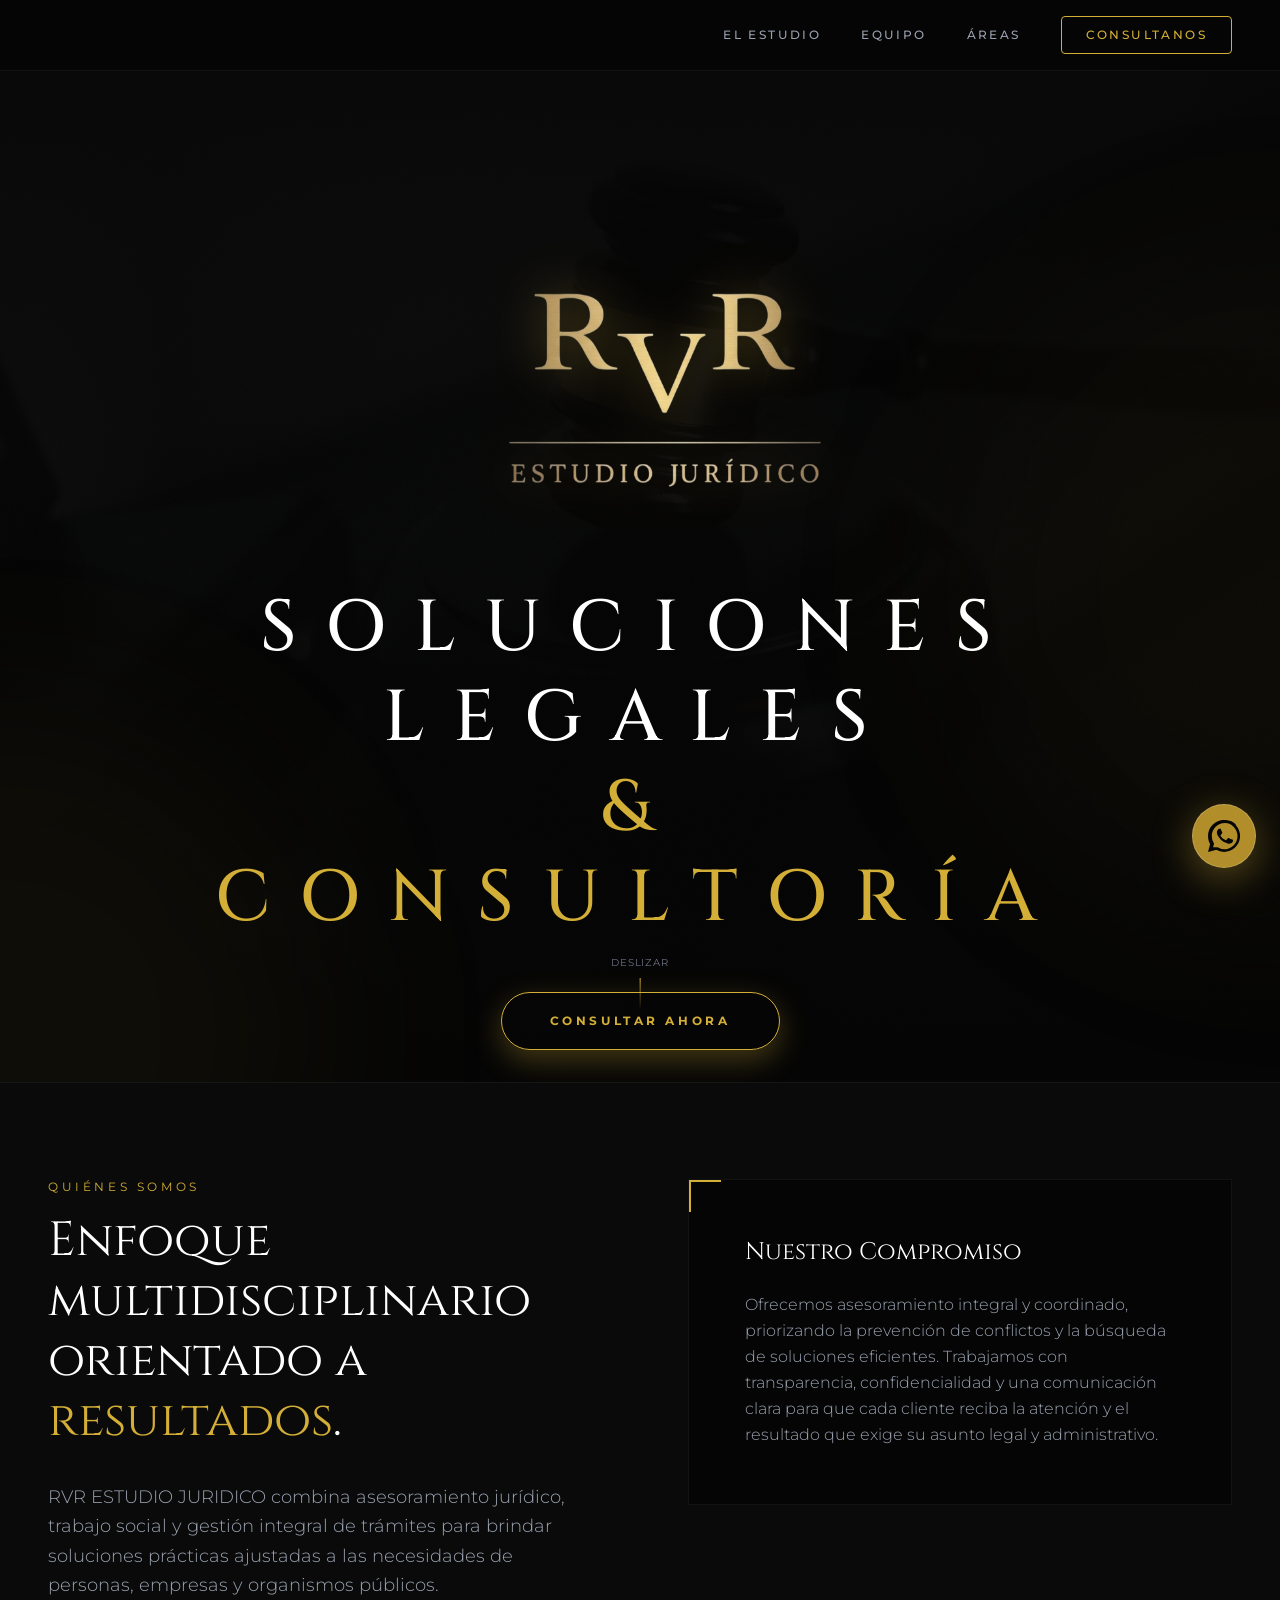
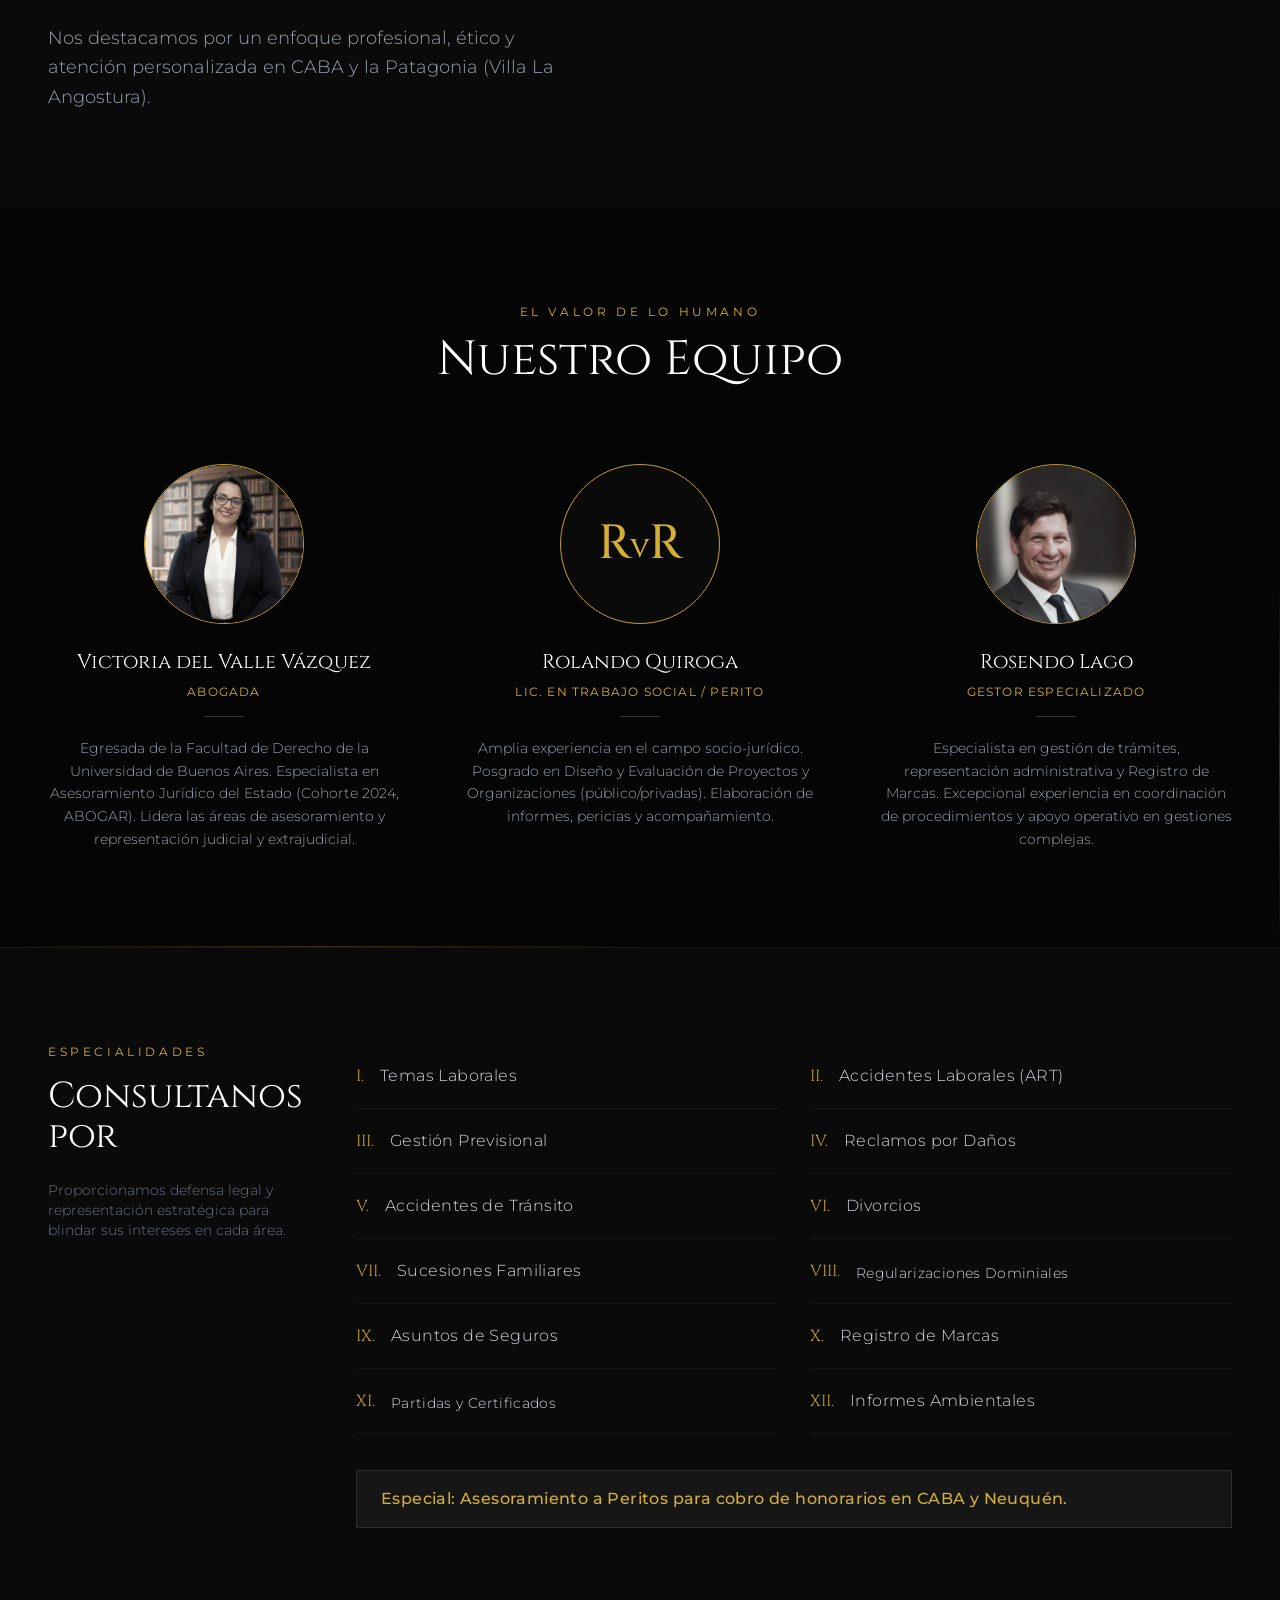
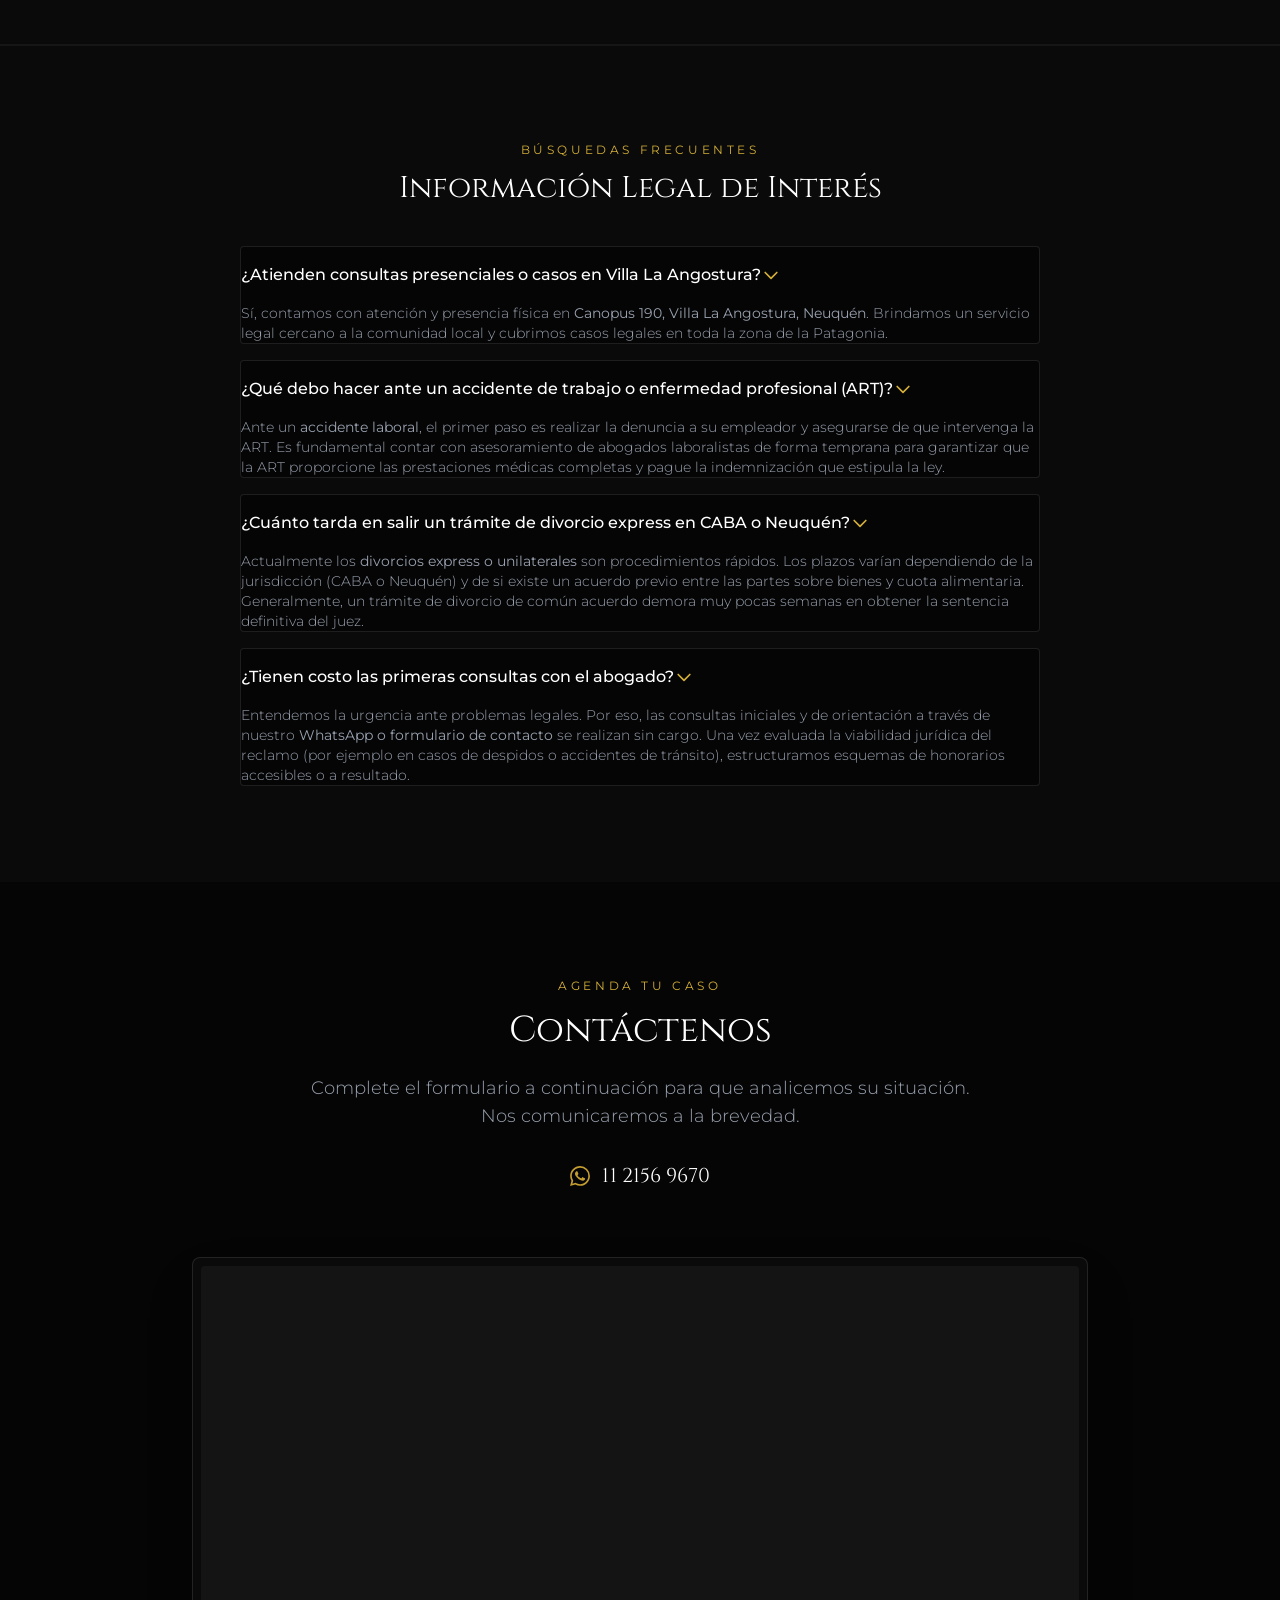
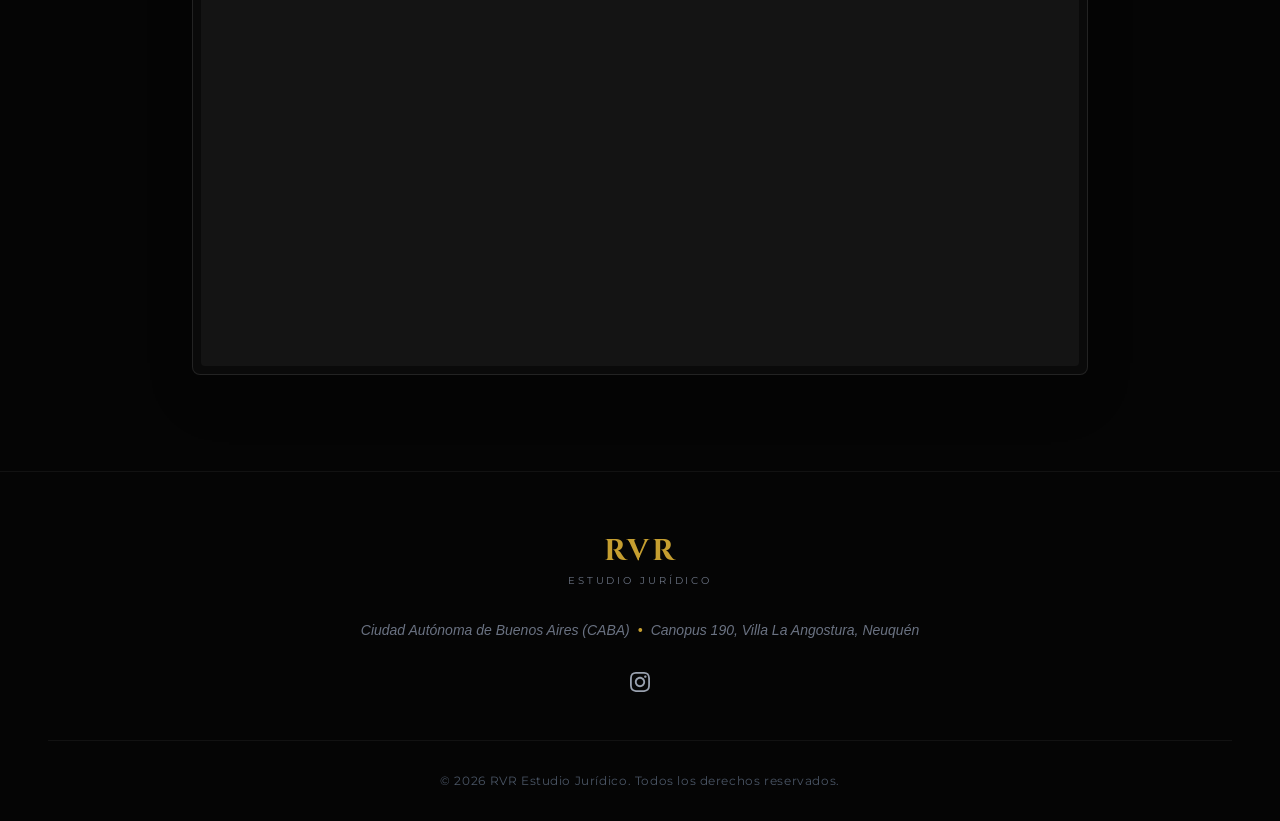
==== commit a4c36732: "feat: enhance SEO with sitemap, robots.txt, and structured FAQ data in index.html" ====
--- a/index.html
+++ b/index.html
@@ -13,6 +13,7 @@
     content="abogado CABA, abogado villa la angostura, estudio juridico buenos aires, abogado neuquen, derecho laboral CABA, abogado divorcios buenos aires, sucesiones CABA, abogado accidentes laborales ART, abogado daños y perjuicios, accidentes de transito abogado, gestion previsional, registro de marcas argentina, abogado patagonia, estudio juridico villa la angostura, consulta legal gratuita, abogado cerca de mi">
   <meta name="author" content="RVR Estudio Jurídico">
   <meta name="robots" content="index, follow, max-snippet:-1, max-image-preview:large">
+  <meta name="google-site-verification" content="googlef72f2e26cf155b5d" />
   <link rel="canonical" href="https://www.rvrestudiojuridico.com.ar/">
 
   <!-- Geo Meta Tags for Local SEO -->
@@ -30,12 +31,17 @@
   <meta property="og:url" content="https://www.rvrestudiojuridico.com.ar/">
   <meta property="og:locale" content="es_AR">
   <meta property="og:site_name" content="RVR Estudio Jurídico">
+  <meta property="og:image" content="https://www.rvrestudiojuridico.com.ar/logo.png">
 
   <!-- Twitter Card -->
-  <meta name="twitter:card" content="summary">
+  <meta name="twitter:card" content="summary_large_image">
   <meta name="twitter:title" content="RVR Estudio Jurídico | Abogados CABA y Villa La Angostura">
   <meta name="twitter:description"
     content="Estudio jurídico multidisciplinario. Derecho laboral, divorcios, sucesiones, ART, daños. Consulta gratuita por WhatsApp.">
+  <meta name="twitter:image" content="https://www.rvrestudiojuridico.com.ar/logo.png">
+
+  <!-- Preload LCP Image -->
+  <link rel="preload" href="logo.png" as="image">
 
   <!-- Google Fonts -->
   <link rel="preconnect" href="https://fonts.googleapis.com">
@@ -56,13 +62,30 @@
       "@context": "https://schema.org",
       "@graph": [
         {
+          "@type": "Organization",
+          "@id": "https://www.rvrestudiojuridico.com.ar/#organization",
+          "name": "RVR Estudio Jurídico",
+          "url": "https://www.rvrestudiojuridico.com.ar/",
+          "logo": "https://www.rvrestudiojuridico.com.ar/logo.png",
+          "sameAs": [
+            "https://www.instagram.com/rvrestudiojuridico74/"
+          ],
+          "contactPoint": {
+             "@type": "ContactPoint",
+             "telephone": "+541121569670",
+             "contactType": "customer service",
+             "email": "rvrestudiojuridico74@gmail.com"
+          }
+        },
+        {
           "@type": "LegalService",
           "@id": "https://www.rvrestudiojuridico.com.ar/#caba",
           "name": "RVR Estudio Jurídico - CABA",
           "description": "Estudio jurídico multidisciplinario en Buenos Aires: asesoramiento en derecho laboral, ART, divorcios, sucesiones, daños y perjuicios, accidentes de tránsito, gestión previsional y registro de marcas.",
           "url": "https://www.rvrestudiojuridico.com.ar/",
-          "telephone": "+5411-2156-9670",
-          "email": "contacto@rvrestudiojuridico.com.ar",
+          "telephone": "+541121569670",
+          "email": "rvrestudiojuridico74@gmail.com",
+          "image": "https://www.rvrestudiojuridico.com.ar/logo.png",
           "address": {
             "@type": "PostalAddress",
             "addressLocality": "Ciudad Autónoma de Buenos Aires",
@@ -97,7 +120,9 @@
             "closes": "18:00"
           },
           "priceRange": "$$",
-          "sameAs": []
+          "sameAs": [
+            "https://www.instagram.com/rvrestudiojuridico74/"
+          ]
         },
         {
           "@type": "LegalService",
@@ -105,12 +130,20 @@
           "name": "RVR Estudio Jurídico - Villa La Angostura",
           "description": "Abogados en Villa La Angostura y Neuquén. Especialistas en derecho laboral, divorcios, sucesiones, ART, daños, gestión previsional y registro de marcas en la Patagonia.",
           "url": "https://www.rvrestudiojuridico.com.ar/",
-          "telephone": "+5411-2156-9670",
+          "telephone": "+541121569670",
+          "email": "rvrestudiojuridico74@gmail.com",
+          "image": "https://www.rvrestudiojuridico.com.ar/logo.png",
           "address": {
             "@type": "PostalAddress",
+            "streetAddress": "Canopus 190",
             "addressLocality": "Villa La Angostura",
             "addressRegion": "Neuquén",
             "addressCountry": "AR"
+          },
+          "geo": {
+            "@type": "GeoCoordinates",
+            "latitude": "-40.7625",
+            "longitude": "-71.6474"
           },
           "areaServed": [
             {"@type": "City", "name": "Villa La Angostura"},
@@ -135,7 +168,47 @@
             "opens": "09:00",
             "closes": "18:00"
           },
-          "priceRange": "$$"
+          "priceRange": "$$",
+          "sameAs": [
+             "https://www.instagram.com/rvrestudiojuridico74/"
+          ]
+        },
+        {
+          "@type": "FAQPage",
+          "mainEntity": [
+            {
+              "@type": "Question",
+              "name": "¿Atienden casos en Villa La Angostura?",
+              "acceptedAnswer": {
+                "@type": "Answer",
+                "text": "Sí, nuestro estudio cuenta con sede física en Canopus 190, Villa La Angostura. Atendemos casos legales en toda la zona de la Patagonia."
+              }
+            },
+            {
+              "@type": "Question",
+              "name": "¿Tienen sede en la Ciudad de Buenos Aires (CABA)?",
+              "acceptedAnswer": {
+                "@type": "Answer",
+                "text": "Sí, brindamos atención y representación legal de manera presencial en la Ciudad Autónoma de Buenos Aires (CABA) y alrededores."
+              }
+            },
+            {
+              "@type": "Question",
+              "name": "¿En qué especialidades del derecho trabajan?",
+              "acceptedAnswer": {
+                "@type": "Answer",
+                "text": "Somos especialistas en derecho laboral, reclamos por accidentes laborales (ART), divorcios, sucesiones, daños y perjuicios, accidentes de tránsito, y gestión previsional."
+              }
+            },
+             {
+              "@type": "Question",
+              "name": "¿La primera consulta tiene costo?",
+              "acceptedAnswer": {
+                "@type": "Answer",
+                "text": "Puedes realizar una primera consulta de orientación de manera gratuita a través de nuestro WhatsApp. Allí evaluaremos la viabilidad de tu caso sin compromiso."
+              }
+            }
+          ]
         }
       ]
     }
@@ -185,6 +258,9 @@
     </div>
   </nav>
 
+  <!-- Main Content Wrapper (SEO) -->
+  <main>
+  
   <!-- Hero Section -->
   <section class="relative min-h-[100svh] flex items-center pt-16 pb-8 md:pt-20 bg-dark-950 overflow-hidden noise-bg">
     <!-- Abstract Glows & Background Image -->
@@ -435,6 +511,70 @@
         </div>
       </div>
 
+    </div>
+  </section>
+
+  <!-- FAQ Section (SEO Optimized) -->
+  <section id="faq" class="py-16 sm:py-20 md:py-24 bg-dark-900 border-t border-white/5 relative">
+    <div class="max-w-4xl mx-auto px-4 sm:px-6 md:px-12">
+      <div class="text-center mb-10 sm:mb-12" data-aos="fade-up">
+        <span class="text-gold-400 tracking-[0.3em] text-xs uppercase mb-3 block">Búsquedas Frecuentes</span>
+        <h2 class="text-2xl sm:text-3xl lg:text-4xl font-serif text-white mb-4">Información Legal de Interés</h2>
+      </div>
+
+      <div class="space-y-4">
+        <!-- FAQ 1 -->
+        <article class="accordion-item bg-dark-950 border border-white/10 rounded overflow-hidden" data-aos="fade-up" data-aos-delay="0">
+          <button onclick="toggleAccordion(this)" class="w-full text-left px-5 py-4 flex justify-between items-center focus:outline-none hover:bg-white/5 transition-colors" aria-expanded="false">
+            <h3 class="font-medium text-white pr-4">¿Atienden consultas presenciales o casos en Villa La Angostura?</h3>
+            <svg class="w-5 h-5 text-gold-400 transform transition-transform duration-300 pointer-events-none shrink-0" fill="none" stroke="currentColor" viewBox="0 0 24 24"><path stroke-linecap="round" stroke-linejoin="round" stroke-width="2" d="M19 9l-7 7-7-7"></path></svg>
+          </button>
+          <div class="accordion-content max-h-0 overflow-hidden transition-all duration-300 ease-in-out">
+            <div class="px-5 pb-4 text-gray-400 font-light text-sm pt-2">
+              Sí, contamos con atención y presencia física en <strong>Canopus 190, Villa La Angostura, Neuquén</strong>. Brindamos un servicio legal cercano a la comunidad local y cubrimos casos legales en toda la zona de la Patagonia.
+            </div>
+          </div>
+        </article>
+
+        <!-- FAQ 2 -->
+        <article class="accordion-item bg-dark-950 border border-white/10 rounded overflow-hidden" data-aos="fade-up" data-aos-delay="50">
+          <button onclick="toggleAccordion(this)" class="w-full text-left px-5 py-4 flex justify-between items-center focus:outline-none hover:bg-white/5 transition-colors" aria-expanded="false">
+            <h3 class="font-medium text-white pr-4">¿Qué debo hacer ante un accidente de trabajo o enfermedad profesional (ART)?</h3>
+            <svg class="w-5 h-5 text-gold-400 transform transition-transform duration-300 pointer-events-none shrink-0" fill="none" stroke="currentColor" viewBox="0 0 24 24"><path stroke-linecap="round" stroke-linejoin="round" stroke-width="2" d="M19 9l-7 7-7-7"></path></svg>
+          </button>
+          <div class="accordion-content max-h-0 overflow-hidden transition-all duration-300 ease-in-out">
+            <div class="px-5 pb-4 text-gray-400 font-light text-sm pt-2">
+              Ante un <strong>accidente laboral</strong>, el primer paso es realizar la denuncia a su empleador y asegurarse de que intervenga la ART. Es fundamental contar con asesoramiento de abogados laboralistas de forma temprana para garantizar que la ART proporcione las prestaciones médicas completas y pague la indemnización que estipula la ley.
+            </div>
+          </div>
+        </article>
+
+        <!-- FAQ 3 -->
+        <article class="accordion-item bg-dark-950 border border-white/10 rounded overflow-hidden" data-aos="fade-up" data-aos-delay="100">
+          <button onclick="toggleAccordion(this)" class="w-full text-left px-5 py-4 flex justify-between items-center focus:outline-none hover:bg-white/5 transition-colors" aria-expanded="false">
+            <h3 class="font-medium text-white pr-4">¿Cuánto tarda en salir un trámite de divorcio express en CABA o Neuquén?</h3>
+            <svg class="w-5 h-5 text-gold-400 transform transition-transform duration-300 pointer-events-none shrink-0" fill="none" stroke="currentColor" viewBox="0 0 24 24"><path stroke-linecap="round" stroke-linejoin="round" stroke-width="2" d="M19 9l-7 7-7-7"></path></svg>
+          </button>
+          <div class="accordion-content max-h-0 overflow-hidden transition-all duration-300 ease-in-out">
+            <div class="px-5 pb-4 text-gray-400 font-light text-sm pt-2">
+              Actualmente los <strong>divorcios express o unilaterales</strong> son procedimientos rápidos. Los plazos varían dependiendo de la jurisdicción (CABA o Neuquén) y de si existe un acuerdo previo entre las partes sobre bienes y cuota alimentaria. Generalmente, un trámite de divorcio de común acuerdo demora muy pocas semanas en obtener la sentencia definitiva del juez.
+            </div>
+          </div>
+        </article>
+
+        <!-- FAQ 4 -->
+        <article class="accordion-item bg-dark-950 border border-white/10 rounded overflow-hidden" data-aos="fade-up" data-aos-delay="150">
+          <button onclick="toggleAccordion(this)" class="w-full text-left px-5 py-4 flex justify-between items-center focus:outline-none hover:bg-white/5 transition-colors" aria-expanded="false">
+            <h3 class="font-medium text-white pr-4">¿Tienen costo las primeras consultas con el abogado?</h3>
+            <svg class="w-5 h-5 text-gold-400 transform transition-transform duration-300 pointer-events-none shrink-0" fill="none" stroke="currentColor" viewBox="0 0 24 24"><path stroke-linecap="round" stroke-linejoin="round" stroke-width="2" d="M19 9l-7 7-7-7"></path></svg>
+          </button>
+          <div class="accordion-content max-h-0 overflow-hidden transition-all duration-300 ease-in-out">
+            <div class="px-5 pb-4 text-gray-400 font-light text-sm pt-2">
+              Entendemos la urgencia ante problemas legales. Por eso, las consultas iniciales y de orientación a través de nuestro <strong>WhatsApp o formulario de contacto</strong> se realizan sin cargo. Una vez evaluada la viabilidad jurídica del reclamo (por ejemplo en casos de despidos o accidentes de tránsito), estructuramos esquemas de honorarios accesibles o a resultado.
+            </div>
+          </div>
+        </article>
+      </div>
     </div>
   </section>
 
@@ -466,7 +606,7 @@
         <!-- Google Form Container -->
         <div class="w-full h-[800px] sm:h-[700px] overflow-hidden rounded">
           <iframe
-            src="https://docs.google.com/forms/d/e/1FAIpQLScoI9XKb1Sd9cDW5CA5l_gwgHukAL5PuW9BkFUrj_BGS-65zQ/viewform?embedded=true"
+            src="https://docs.google.com/forms/d/e/1FAIpQLSdumkDmY8qzS6Q-0hg25aod6gYLovsZO4KFtYNl2zc09pCdlg/viewform?usp=publish-editor"
             width="100%" height="100%" frameborder="0" marginheight="0" marginwidth="0"
             class="w-full h-full bg-dark-800" title="Formulario de Consulta RVR Estudio Jurídico"
             loading="lazy">Cargando…</iframe>
@@ -474,6 +614,8 @@
       </div>
     </div>
   </section>
+
+  </main>
 
   <!-- Footer -->
   <footer class="bg-dark-950 pb-6 sm:pb-8 pt-12 sm:pt-16 border-t border-white/5 relative">
@@ -484,15 +626,15 @@
         <span class="font-sans text-[0.6rem] uppercase tracking-[0.3em] text-gray-500 mt-2">Estudio Jurídico</span>
       </a>
 
-      <p class="text-gray-500 font-light text-sm mb-8 text-center flex flex-col md:flex-row items-center gap-2">
-        <span>Atención: Ciudad Autónoma de Buenos Aires</span>
+      <address class="text-gray-500 font-light text-sm mb-8 text-center flex flex-col md:flex-row items-center gap-2 not-italic">
+        <span>Ciudad Autónoma de Buenos Aires (CABA)</span>
         <span class="hidden md:inline text-gold-500">•</span>
-        <span>Villa La Angostura, Neuquén</span>
-      </p>
+        <span>Canopus 190, Villa La Angostura, Neuquén</span>
+      </address>
 
       <div class="flex space-x-6 mb-12">
         <!-- Instagram -->
-        <a href="#" class="text-gray-400 hover:text-gold-400 transition-colors">
+        <a href="https://www.instagram.com/rvrestudiojuridico74/" target="_blank" rel="noopener noreferrer" aria-label="Instagram RVR Estudio Jurídico" class="text-gray-400 hover:text-gold-400 transition-colors">
           <svg class="w-5 h-5" fill="currentColor" viewBox="0 0 24 24">
             <path
               d="M12 2.163c3.204 0 3.584.012 4.85.07 3.252.148 4.771 1.691 4.919 4.919.058 1.265.069 1.645.069 4.849 0 3.205-.012 3.584-.069 4.849-.149 3.225-1.664 4.771-4.919 4.919-1.266.058-1.644.07-4.85.07-3.204 0-3.584-.012-4.849-.07-3.26-.149-4.771-1.699-4.919-4.92-.058-1.265-.07-1.644-.07-4.849 0-3.204.013-3.583.07-4.849.149-3.227 1.664-4.771 4.919-4.919 1.266-.057 1.645-.069 4.849-.069zm0-2.163c-3.259 0-3.667.014-4.947.072-4.358.2-6.78 2.618-6.98 6.98-.059 1.281-.073 1.689-.073 4.948 0 3.259.014 3.668.072 4.948.2 4.358 2.618 6.78 6.98 6.98 1.281.058 1.689.072 4.948.072 3.259 0 3.668-.014 4.948-.072 4.354-.2 6.782-2.618 6.979-6.98.059-1.28.073-1.689.073-4.948 0-3.259-.014-3.667-.072-4.947-.196-4.354-2.617-6.78-6.979-6.98-1.281-.059-1.69-.073-4.949-.073zm0 5.838c-3.403 0-6.162 2.759-6.162 6.162s2.759 6.163 6.162 6.163 6.162-2.759 6.162-6.163c0-3.403-2.759-6.162-6.162-6.162zm0 10.162c-2.209 0-4-1.79-4-4 0-2.209 1.791-4 4-4s4 1.791 4 4c0 2.21-1.791 4-4 4zm6.406-11.845c-.796 0-1.441.645-1.441 1.44s.645 1.44 1.441 1.44c.795 0 1.439-.645 1.439-1.44s-.644-1.44-1.439-1.44z" />
@@ -502,7 +644,7 @@
 
       <div class="w-full border-t border-white/5 pt-8 text-center flex flex-col items-center">
         <p class="text-xs text-gray-600 tracking-wider">
-          &copy; <span id="year"></span> RVR Estudio Jurídico. Todos los derechos reservados.
+          &copy; <span id="year"></span> <a href="mailto:rvrestudiojuridico74@gmail.com" class="hover:text-gold-400 transition-colors">RVR Estudio Jurídico</a>. Todos los derechos reservados.
         </p>
       </div>
     </div>
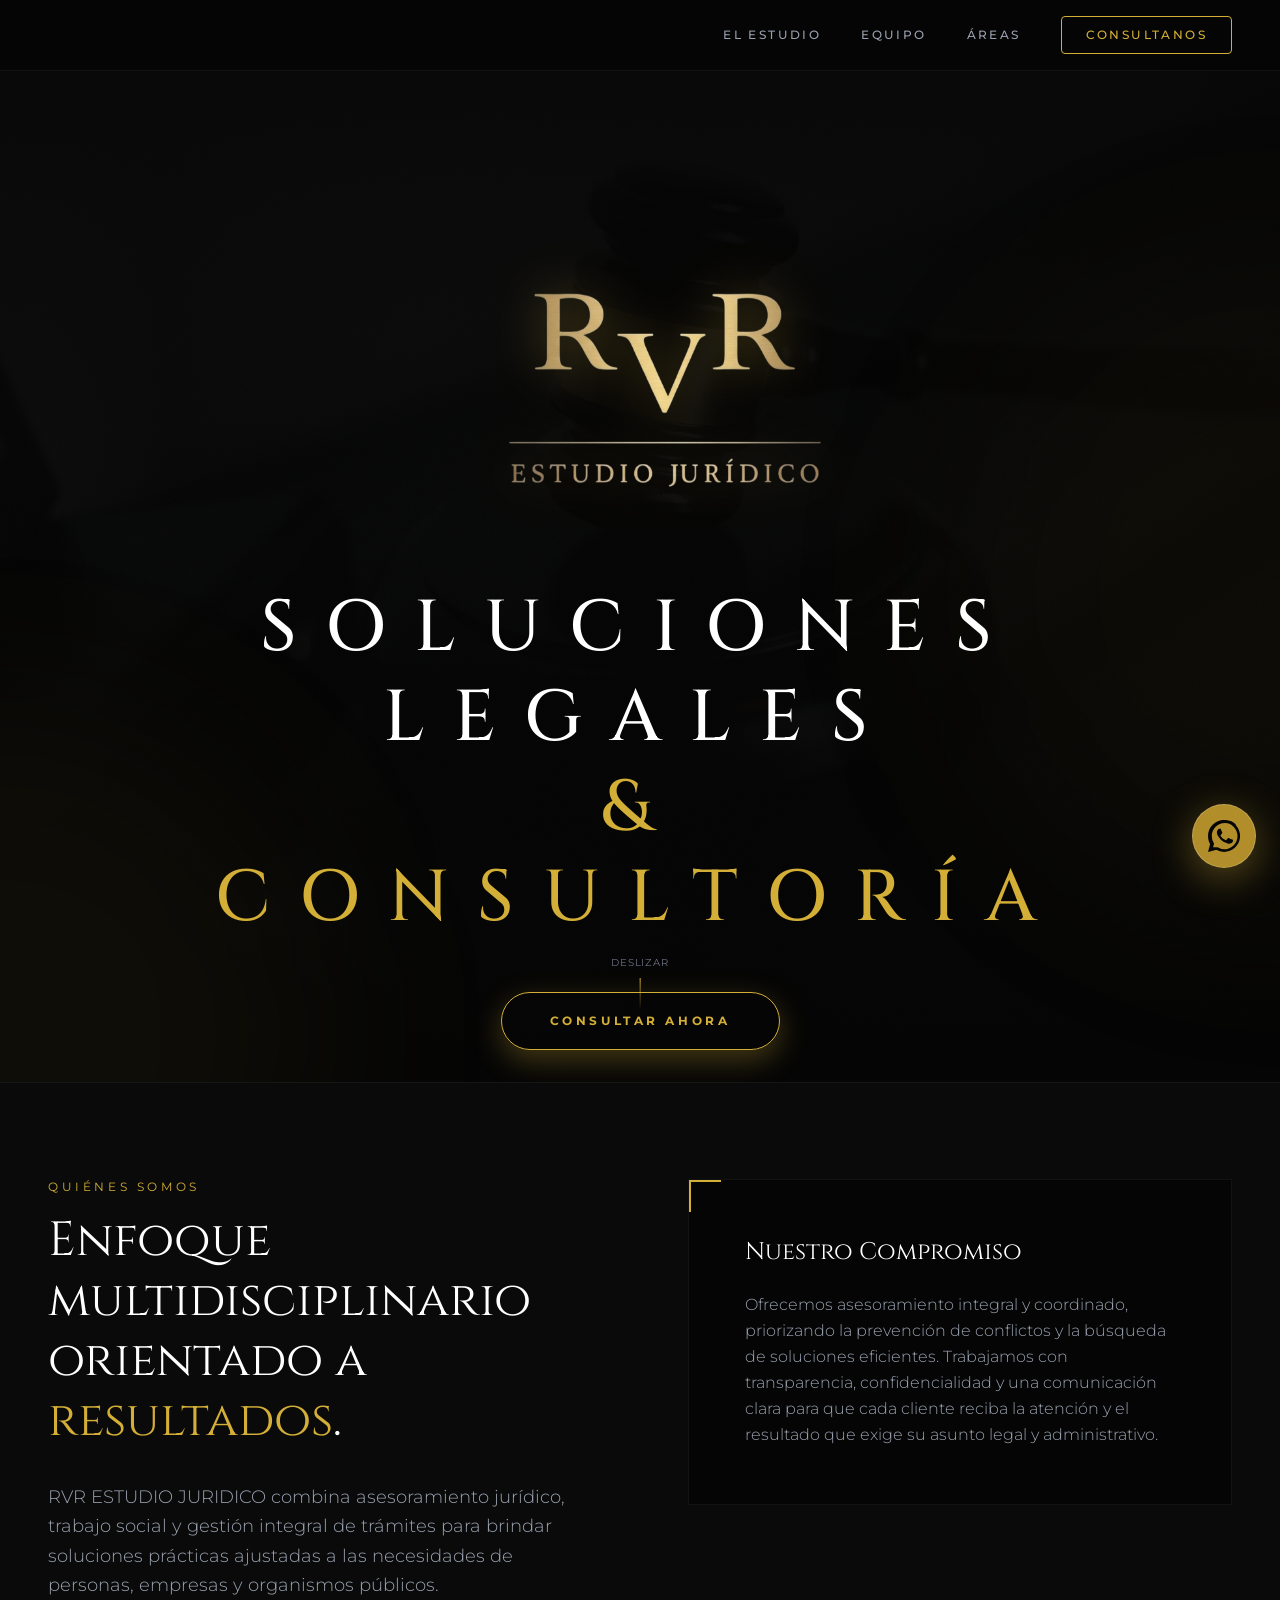
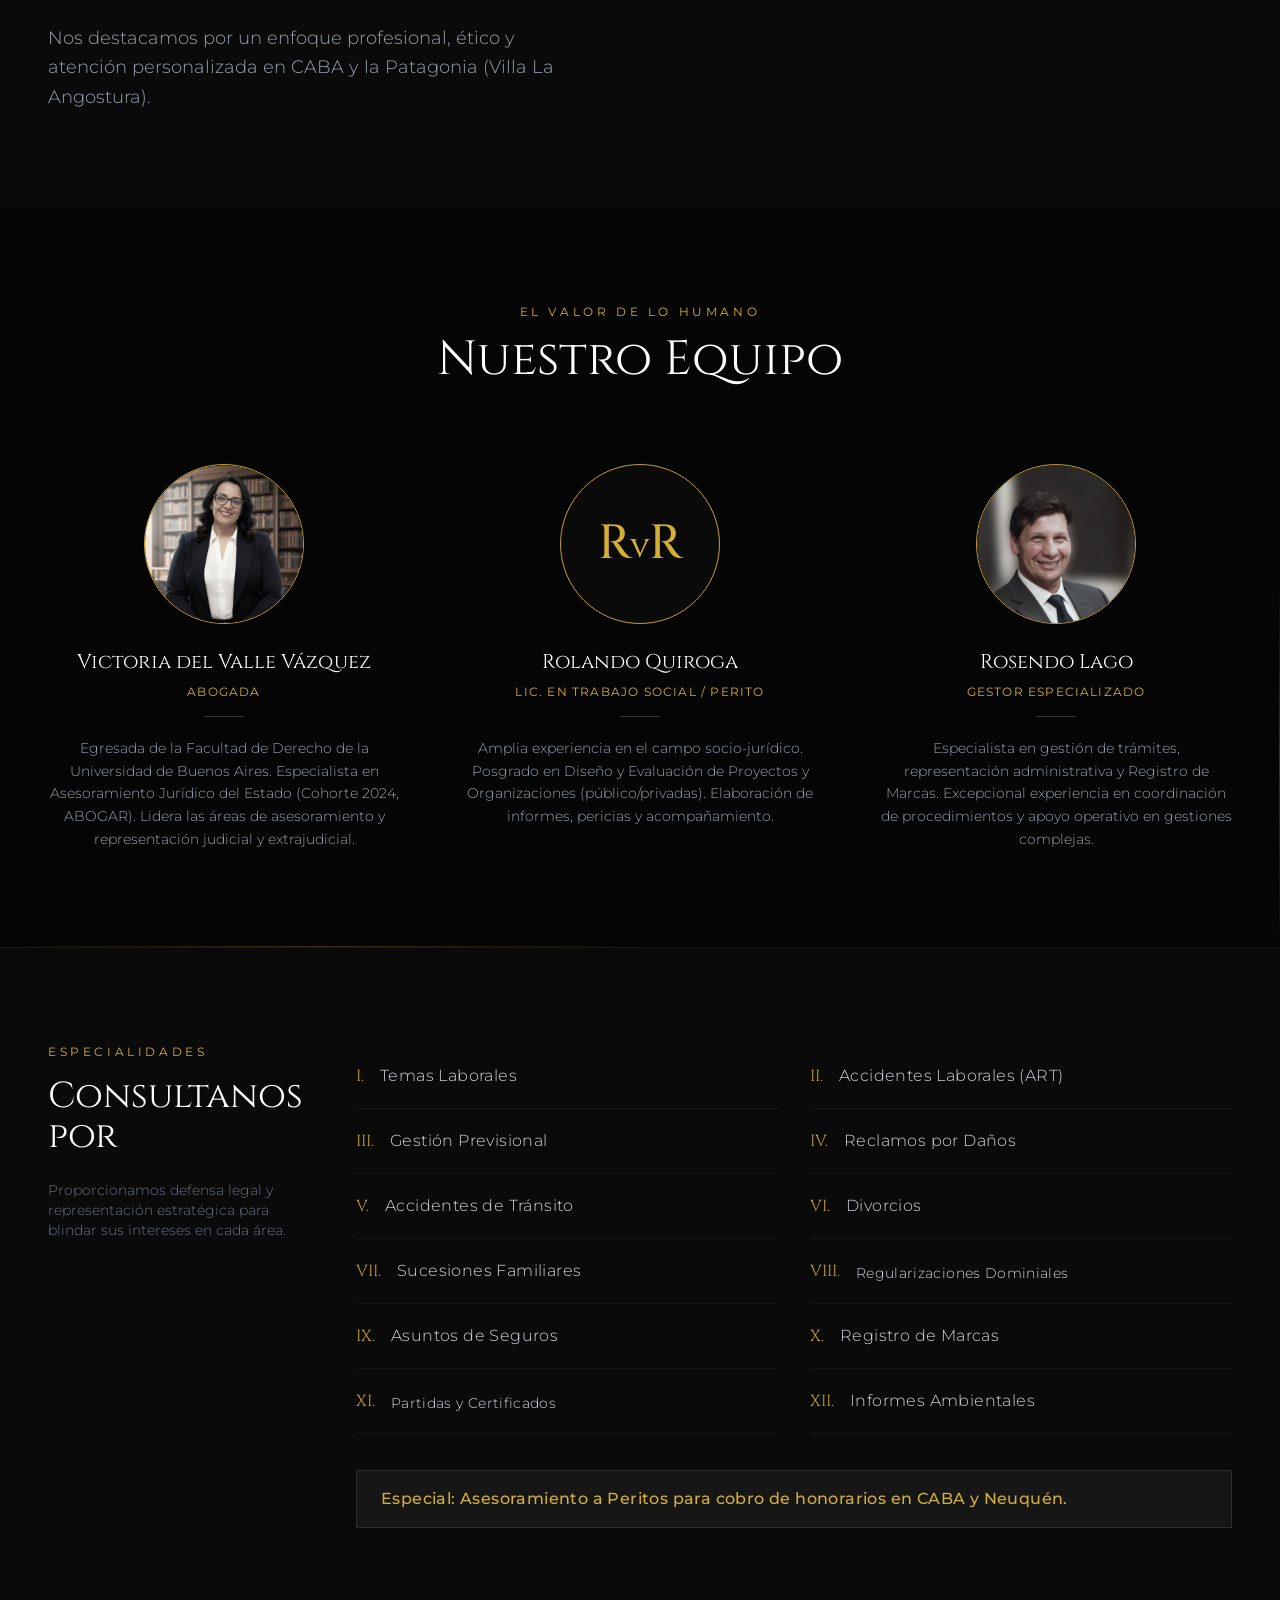
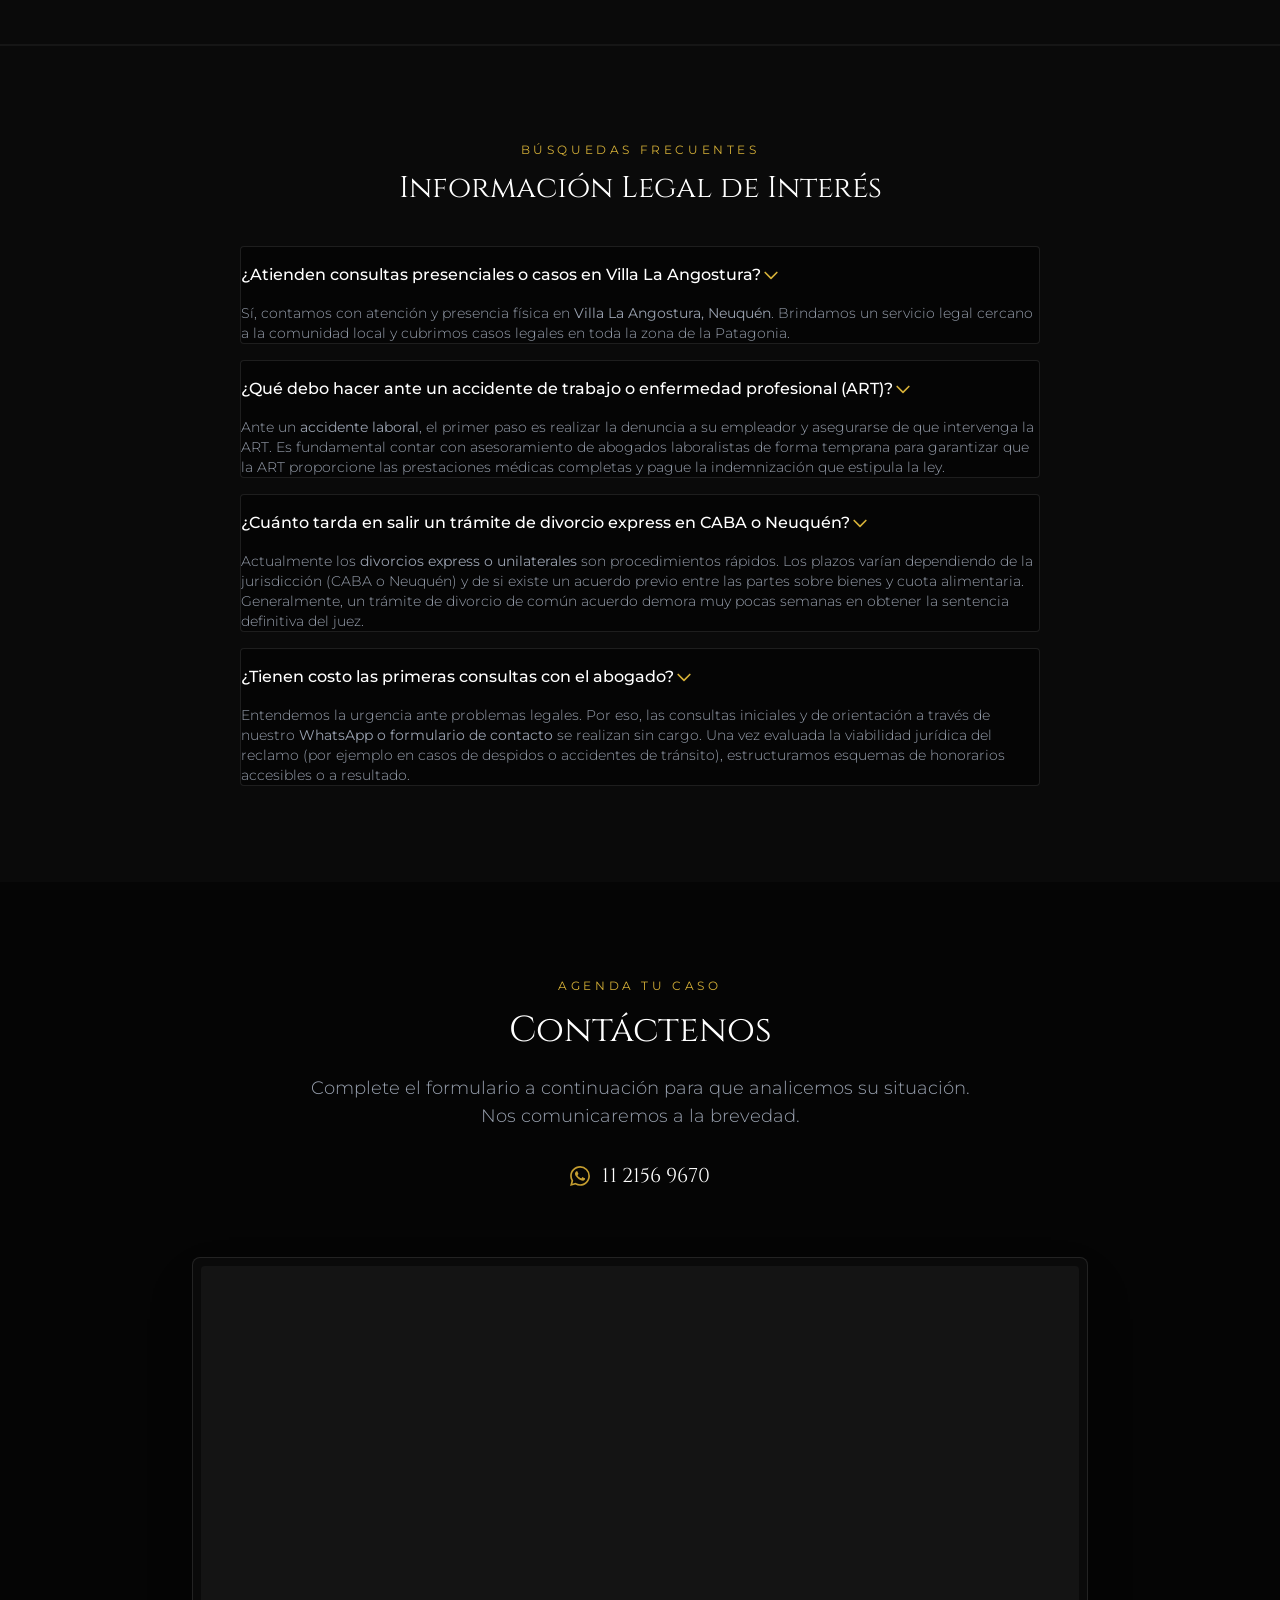
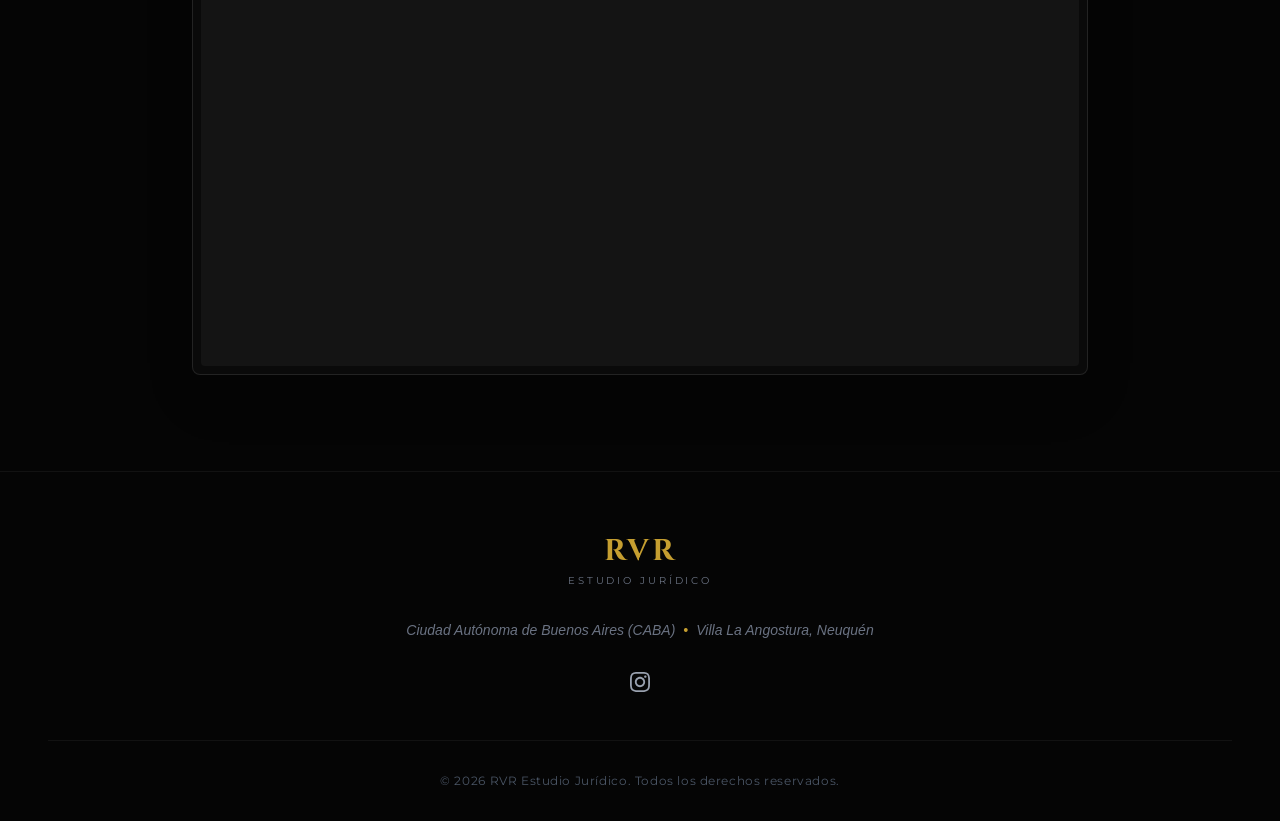
==== commit 2a2d7515: "refactor: remove physical address details and refactor main content section in index.html" ====
--- a/index.html
+++ b/index.html
@@ -135,7 +135,6 @@
           "image": "https://www.rvrestudiojuridico.com.ar/logo.png",
           "address": {
             "@type": "PostalAddress",
-            "streetAddress": "Canopus 190",
             "addressLocality": "Villa La Angostura",
             "addressRegion": "Neuquén",
             "addressCountry": "AR"
@@ -181,7 +180,7 @@
               "name": "¿Atienden casos en Villa La Angostura?",
               "acceptedAnswer": {
                 "@type": "Answer",
-                "text": "Sí, nuestro estudio cuenta con sede física en Canopus 190, Villa La Angostura. Atendemos casos legales en toda la zona de la Patagonia."
+                "text": "Sí, nuestro estudio cuenta con sede física en Villa La Angostura. Atendemos casos legales en toda la zona de la Patagonia."
               }
             },
             {
@@ -260,360 +259,413 @@
 
   <!-- Main Content Wrapper (SEO) -->
   <main>
-  
-  <!-- Hero Section -->
-  <section class="relative min-h-[100svh] flex items-center pt-16 pb-8 md:pt-20 bg-dark-950 overflow-hidden noise-bg">
-    <!-- Abstract Glows & Background Image -->
-    <div class="absolute inset-0 z-0">
-      <img src="bootstrap.jpg" alt="Fondo Estudio Juridico" class="w-full h-full object-cover object-center opacity-15">
-      <div class="absolute inset-0 bg-gradient-to-b from-dark-950/90 via-dark-950/70 to-dark-950"></div>
-    </div>
-    <div
-      class="absolute top-1/4 -right-1/4 w-[50vw] h-[50vw] bg-gold-600/5 rounded-full blur-[100px] pointer-events-none z-0">
-    </div>
-    <div
-      class="absolute -bottom-1/4 -left-1/4 w-[50vw] h-[50vw] bg-gold-400/5 rounded-full blur-[100px] pointer-events-none z-0">
-    </div>
-
-    <div
-      class="max-w-7xl mx-auto px-4 sm:px-6 md:px-12 relative z-10 w-full flex flex-col text-center items-center justify-center">
-
-      <div data-aos="fade-up" data-aos-duration="1200" data-aos-delay="100" class="max-w-4xl mx-auto mt-6 sm:mt-12">
-        <img src="logo.png" alt="RVR Estudio Jurídico - Abogados en CABA y Villa La Angostura"
-          class="h-40 sm:h-56 md:h-72 lg:h-[26rem] max-w-[85vw] w-auto mx-auto mb-6 sm:mb-10 drop-shadow-[0_0_25px_rgba(212,175,55,0.4)]">
-
-        <h1
-          class="text-xl sm:text-3xl md:text-5xl lg:text-7xl font-serif font-medium text-white leading-tight uppercase tracking-wider sm:tracking-widest md:tracking-[0.4em] mb-6 sm:mb-10 md:mb-12 px-2">
-          Soluciones Legales <br>
-          <span class="text-gold-400">& Consultoría</span>
-        </h1>
-
-        <div class="flex justify-center mt-6 sm:mt-10 md:mt-12">
-          <a href="https://wa.me/541121569670" target="_blank" rel="noopener noreferrer"
-            class="btn-gold px-8 sm:px-12 py-4 sm:py-5 uppercase tracking-widest sm:tracking-[0.3em] text-[0.65rem] sm:text-xs font-bold rounded-full shadow-[0_10px_30px_rgba(212,175,55,0.3)] hover:scale-105 transition-transform duration-300">
-            Consultar Ahora
-          </a>
-        </div>
-      </div>
-
-      <!-- Scroll Indicator -->
-      <div class="absolute bottom-6 sm:bottom-10 left-1/2 -translate-x-1/2 flex flex-col items-center animate-bounce">
-        <span class="text-[0.55rem] sm:text-[0.6rem] uppercase tracking-widest text-gray-500 mb-2">Deslizar</span>
-        <div class="w-[1px] h-6 sm:h-8 bg-gradient-to-b from-gold-400 to-transparent"></div>
-      </div>
-    </div>
-  </section>
-
-  <!-- Quiénes Somos & Compromiso -->
-  <section id="estudio" class="py-16 sm:py-20 md:py-24 bg-dark-900 relative border-t border-white/5">
-    <div class="max-w-7xl mx-auto px-4 sm:px-6 md:px-12">
-
-      <div class="grid lg:grid-cols-2 gap-10 sm:gap-16 lg:gap-24 items-start">
-
-        <!-- Quiénes Somos -->
-        <div data-aos="fade-up" data-aos-duration="800">
-          <span class="text-gold-400 tracking-[0.3em] text-xs uppercase mb-3 sm:mb-4 block">Quiénes Somos</span>
-          <h2 class="text-2xl sm:text-3xl md:text-5xl font-serif text-white mb-6 sm:mb-8 leading-tight">Enfoque
-            multidisciplinario orientado
-            a <span class="text-gold-400">resultados</span>.</h2>
-          <p class="text-gray-400 leading-relaxed font-light mb-4 sm:mb-6 text-base sm:text-lg">
-            RVR ESTUDIO JURIDICO combina asesoramiento jurídico, trabajo social y gestión integral de trámites para
-            brindar soluciones prácticas ajustadas a las necesidades de personas, empresas y organismos públicos.
+
+    <!-- Hero Section -->
+    <section class="relative min-h-[100svh] flex items-center pt-16 pb-8 md:pt-20 bg-dark-950 overflow-hidden noise-bg">
+      <!-- Abstract Glows & Background Image -->
+      <div class="absolute inset-0 z-0">
+        <img src="bootstrap.jpg" alt="Fondo Estudio Juridico"
+          class="w-full h-full object-cover object-center opacity-15">
+        <div class="absolute inset-0 bg-gradient-to-b from-dark-950/90 via-dark-950/70 to-dark-950"></div>
+      </div>
+      <div
+        class="absolute top-1/4 -right-1/4 w-[50vw] h-[50vw] bg-gold-600/5 rounded-full blur-[100px] pointer-events-none z-0">
+      </div>
+      <div
+        class="absolute -bottom-1/4 -left-1/4 w-[50vw] h-[50vw] bg-gold-400/5 rounded-full blur-[100px] pointer-events-none z-0">
+      </div>
+
+      <div
+        class="max-w-7xl mx-auto px-4 sm:px-6 md:px-12 relative z-10 w-full flex flex-col text-center items-center justify-center">
+
+        <div data-aos="fade-up" data-aos-duration="1200" data-aos-delay="100" class="max-w-4xl mx-auto mt-6 sm:mt-12">
+          <img src="logo.png" alt="RVR Estudio Jurídico - Abogados en CABA y Villa La Angostura"
+            class="h-40 sm:h-56 md:h-72 lg:h-[26rem] max-w-[85vw] w-auto mx-auto mb-6 sm:mb-10 drop-shadow-[0_0_25px_rgba(212,175,55,0.4)]">
+
+          <h1
+            class="text-xl sm:text-3xl md:text-5xl lg:text-7xl font-serif font-medium text-white leading-tight uppercase tracking-wider sm:tracking-widest md:tracking-[0.4em] mb-6 sm:mb-10 md:mb-12 px-2">
+            Soluciones Legales <br>
+            <span class="text-gold-400">& Consultoría</span>
+          </h1>
+
+          <div class="flex justify-center mt-6 sm:mt-10 md:mt-12">
+            <a href="https://wa.me/541121569670" target="_blank" rel="noopener noreferrer"
+              class="btn-gold px-8 sm:px-12 py-4 sm:py-5 uppercase tracking-widest sm:tracking-[0.3em] text-[0.65rem] sm:text-xs font-bold rounded-full shadow-[0_10px_30px_rgba(212,175,55,0.3)] hover:scale-105 transition-transform duration-300">
+              Consultar Ahora
+            </a>
+          </div>
+        </div>
+
+        <!-- Scroll Indicator -->
+        <div class="absolute bottom-6 sm:bottom-10 left-1/2 -translate-x-1/2 flex flex-col items-center animate-bounce">
+          <span class="text-[0.55rem] sm:text-[0.6rem] uppercase tracking-widest text-gray-500 mb-2">Deslizar</span>
+          <div class="w-[1px] h-6 sm:h-8 bg-gradient-to-b from-gold-400 to-transparent"></div>
+        </div>
+      </div>
+    </section>
+
+    <!-- Quiénes Somos & Compromiso -->
+    <section id="estudio" class="py-16 sm:py-20 md:py-24 bg-dark-900 relative border-t border-white/5">
+      <div class="max-w-7xl mx-auto px-4 sm:px-6 md:px-12">
+
+        <div class="grid lg:grid-cols-2 gap-10 sm:gap-16 lg:gap-24 items-start">
+
+          <!-- Quiénes Somos -->
+          <div data-aos="fade-up" data-aos-duration="800">
+            <span class="text-gold-400 tracking-[0.3em] text-xs uppercase mb-3 sm:mb-4 block">Quiénes Somos</span>
+            <h2 class="text-2xl sm:text-3xl md:text-5xl font-serif text-white mb-6 sm:mb-8 leading-tight">Enfoque
+              multidisciplinario orientado
+              a <span class="text-gold-400">resultados</span>.</h2>
+            <p class="text-gray-400 leading-relaxed font-light mb-4 sm:mb-6 text-base sm:text-lg">
+              RVR ESTUDIO JURIDICO combina asesoramiento jurídico, trabajo social y gestión integral de trámites para
+              brindar soluciones prácticas ajustadas a las necesidades de personas, empresas y organismos públicos.
+            </p>
+            <p class="text-gray-400 leading-relaxed font-light text-base sm:text-lg">
+              Nos destacamos por un enfoque profesional, ético y atención personalizada en CABA y la Patagonia (Villa La
+              Angostura).
+            </p>
+          </div>
+
+          <!-- Compromiso -->
+          <div data-aos="fade-up" data-aos-delay="100"
+            class="bg-dark-950 p-6 sm:p-10 lg:p-14 border border-white/5 relative group">
+            <!-- Accent Lines -->
+            <div class="absolute top-0 left-0 w-8 h-[2px] bg-gold-400 transition-all duration-300 group-hover:w-full">
+            </div>
+            <div class="absolute left-0 top-0 h-8 w-[2px] bg-gold-400 transition-all duration-300 group-hover:h-full">
+            </div>
+
+            <h3 class="text-xl sm:text-2xl font-serif text-white mb-4 sm:mb-6">Nuestro Compromiso</h3>
+            <p class="text-gray-400 leading-relaxed font-light">
+              Ofrecemos asesoramiento integral y coordinado, priorizando la prevención de conflictos y la búsqueda de
+              soluciones eficientes. Trabajamos con transparencia, confidencialidad y una comunicación clara para que
+              cada
+              cliente reciba la atención y el resultado que exige su asunto legal y administrativo.
+            </p>
+          </div>
+
+        </div>
+      </div>
+    </section>
+
+    <!-- Nuestro Equipo -->
+    <section id="equipo" class="py-16 sm:py-20 md:py-24 bg-dark-950 relative overflow-hidden text-center">
+      <div
+        class="absolute right-0 top-1/2 w-px h-1/2 bg-gradient-to-t from-transparent via-gold-500/30 to-transparent hidden md:block">
+      </div>
+      <div
+        class="absolute left-0 bottom-0 w-1/2 h-px bg-gradient-to-r from-transparent via-gold-500/30 to-transparent hidden md:block">
+      </div>
+
+      <div class="max-w-7xl mx-auto px-4 sm:px-6 md:px-12">
+        <div class="mb-12 sm:mb-16 md:mb-20 text-center" data-aos="fade-up">
+          <span class="text-gold-400 tracking-[0.3em] text-xs uppercase mb-3 sm:mb-4 block">El valor de lo humano</span>
+          <h2 class="text-2xl sm:text-3xl md:text-5xl font-serif text-white mb-4 sm:mb-6">Nuestro Equipo</h2>
+        </div>
+
+        <!-- Focus on Text, small custom images -->
+        <div class="grid grid-cols-1 sm:grid-cols-2 md:grid-cols-3 gap-10 sm:gap-12 lg:gap-16">
+
+          <!-- Victoria -->
+          <div class="flex flex-col items-center" data-aos="fade-up" data-aos-delay="0">
+            <div
+              class="w-32 h-32 md:w-40 md:h-40 rounded-full border border-gold-500 p-1 mb-6 relative group overflow-hidden bg-dark-800 shrink-0">
+              <img src="WhatsApp%20Image%202026-03-14%20at%2016.16.25.jpeg" alt="Victoria del Valle"
+                class="w-full h-full object-cover object-top rounded-full saturate-50 group-hover:saturate-100 transition-all duration-500 transform scale-125 translate-y-[10%]"
+                onerror="this.style.display='none'">
+            </div>
+            <h3 class="text-xl font-serif text-white mb-2 text-center">Victoria del Valle Vázquez</h3>
+            <span class="text-gold-400 text-xs tracking-widest uppercase mb-4 block text-center">Abogada</span>
+            <div class="w-10 h-px bg-white/20 mb-5 mx-auto"></div>
+            <p class="text-gray-400 font-light text-sm leading-relaxed text-center">
+              Egresada de la Facultad de Derecho de la Universidad de Buenos Aires. Especialista en Asesoramiento
+              Jurídico
+              del Estado (Cohorte 2024, ABOGAR). Lidera las áreas de asesoramiento y representación judicial y
+              extrajudicial.
+            </p>
+          </div>
+
+          <!-- Rolando -->
+          <div class="flex flex-col items-center" data-aos="fade-up" data-aos-delay="100">
+            <!-- CSS Logo Avatar -->
+            <div
+              class="w-32 h-32 md:w-40 md:h-40 rounded-full border border-gold-500 p-2 mb-6 bg-dark-900 flex flex-col items-center justify-center shrink-0">
+              <div class="flex items-end justify-center font-serif text-gold-400 font-medium leading-none">
+                <span class="text-4xl md:text-5xl">R</span>
+                <span class="text-2xl md:text-3xl -mx-[0.05em] mb-[0.05em]">v</span>
+                <span class="text-4xl md:text-5xl">R</span>
+              </div>
+            </div>
+            <h3 class="text-xl font-serif text-white mb-2 text-center">Rolando Quiroga</h3>
+            <span class="text-gold-400 text-xs tracking-widest uppercase mb-4 block text-center">Lic. en Trabajo Social
+              /
+              Perito</span>
+            <div class="w-10 h-px bg-white/20 mb-5 mx-auto"></div>
+            <p class="text-gray-400 font-light text-sm leading-relaxed text-center">
+              Amplia experiencia en el campo socio-jurídico. Posgrado en Diseño y Evaluación de Proyectos y
+              Organizaciones
+              (público/privadas). Elaboración de informes, pericias y acompañamiento.
+            </p>
+          </div>
+
+          <!-- Rosendo -->
+          <div class="flex flex-col items-center" data-aos="fade-up" data-aos-delay="200">
+            <div
+              class="w-32 h-32 md:w-40 md:h-40 rounded-full border border-gold-500 p-1 mb-6 relative group overflow-hidden bg-dark-800 shrink-0">
+              <img src="WhatsApp%20Image%202026-03-14%20at%2016.16.38.jpeg" alt="Rosendo Lago"
+                class="w-full h-full object-cover object-top rounded-full saturate-50 group-hover:saturate-100 transition-all duration-500 transform scale-125 translate-y-[10%]"
+                onerror="this.style.display='none'">
+            </div>
+            <h3 class="text-xl font-serif text-white mb-2 text-center">Rosendo Lago</h3>
+            <span class="text-gold-400 text-xs tracking-widest uppercase mb-4 block text-center">Gestor
+              Especializado</span>
+            <div class="w-10 h-px bg-white/20 mb-5 mx-auto"></div>
+            <p class="text-gray-400 font-light text-sm leading-relaxed text-center">
+              Especialista en gestión de trámites, representación administrativa y Registro de Marcas. Excepcional
+              experiencia en coordinación de procedimientos y apoyo operativo en gestiones complejas.
+            </p>
+          </div>
+
+        </div>
+      </div>
+    </section>
+
+    <!-- Áreas de Práctica / Servicios -->
+    <section id="servicios" class="py-16 sm:py-20 md:py-24 bg-dark-900 border-y border-white/5 relative">
+      <div class="max-w-7xl mx-auto px-4 sm:px-6 md:px-12">
+
+        <div class="grid lg:grid-cols-4 gap-8 sm:gap-12">
+          <div class="lg:col-span-1" data-aos="fade-up">
+            <div class="lg:sticky lg:top-32 text-center lg:text-left mb-4 lg:mb-0">
+              <span class="text-gold-400 tracking-[0.3em] text-xs uppercase mb-3 sm:mb-4 block">Especialidades</span>
+              <h2 class="text-2xl sm:text-3xl md:text-4xl font-serif text-white mb-4 sm:mb-6">Consultanos por</h2>
+              <p class="text-gray-500 font-light text-sm hidden lg:block">
+                Proporcionamos defensa legal y representación estratégica para blindar sus intereses en cada área.
+              </p>
+            </div>
+          </div>
+
+          <div class="lg:col-span-3">
+            <ul class="grid grid-cols-1 sm:grid-cols-2 gap-x-8 gap-y-0 text-gray-300">
+              <!-- Items -->
+              <li class="py-5 border-b border-white/5 flex items-start group" data-aos="fade-up" data-aos-delay="0">
+                <span class="text-gold-500 mr-4 font-serif block group-hover:text-gold-400 transition-colors">I.</span>
+                <span class="group-hover:text-white transition-colors tracking-wide font-light">Temas Laborales</span>
+              </li>
+              <li class="py-5 border-b border-white/5 flex items-start group" data-aos="fade-up" data-aos-delay="50">
+                <span class="text-gold-500 mr-4 font-serif block group-hover:text-gold-400 transition-colors">II.</span>
+                <span class="group-hover:text-white transition-colors tracking-wide font-light">Accidentes Laborales
+                  (ART)</span>
+              </li>
+              <li class="py-5 border-b border-white/5 flex items-start group" data-aos="fade-up" data-aos-delay="100">
+                <span
+                  class="text-gold-500 mr-4 font-serif block group-hover:text-gold-400 transition-colors">III.</span>
+                <span class="group-hover:text-white transition-colors tracking-wide font-light">Gestión
+                  Previsional</span>
+              </li>
+              <li class="py-5 border-b border-white/5 flex items-start group" data-aos="fade-up" data-aos-delay="150">
+                <span class="text-gold-500 mr-4 font-serif block group-hover:text-gold-400 transition-colors">IV.</span>
+                <span class="group-hover:text-white transition-colors tracking-wide font-light">Reclamos por
+                  Daños</span>
+              </li>
+              <li class="py-5 border-b border-white/5 flex items-start group" data-aos="fade-up" data-aos-delay="200">
+                <span class="text-gold-500 mr-4 font-serif block group-hover:text-gold-400 transition-colors">V.</span>
+                <span class="group-hover:text-white transition-colors tracking-wide font-light">Accidentes de
+                  Tránsito</span>
+              </li>
+              <li class="py-5 border-b border-white/5 flex items-start group" data-aos="fade-up" data-aos-delay="250">
+                <span class="text-gold-500 mr-4 font-serif block group-hover:text-gold-400 transition-colors">VI.</span>
+                <span class="group-hover:text-white transition-colors tracking-wide font-light">Divorcios</span>
+              </li>
+              <li class="py-5 border-b border-white/5 flex items-start group" data-aos="fade-up" data-aos-delay="300">
+                <span
+                  class="text-gold-500 mr-4 font-serif block group-hover:text-gold-400 transition-colors">VII.</span>
+                <span class="group-hover:text-white transition-colors tracking-wide font-light">Sucesiones
+                  Familiares</span>
+              </li>
+              <li class="py-5 border-b border-white/5 flex items-start group" data-aos="fade-up" data-aos-delay="350">
+                <span
+                  class="text-gold-500 mr-4 font-serif block group-hover:text-gold-400 transition-colors">VIII.</span>
+                <span
+                  class="group-hover:text-white transition-colors tracking-wide font-light text-sm pt-1">Regularizaciones
+                  Dominiales</span>
+              </li>
+              <li class="py-5 border-b border-white/5 flex items-start group" data-aos="fade-up" data-aos-delay="400">
+                <span class="text-gold-500 mr-4 font-serif block group-hover:text-gold-400 transition-colors">IX.</span>
+                <span class="group-hover:text-white transition-colors tracking-wide font-light">Asuntos de
+                  Seguros</span>
+              </li>
+              <li class="py-5 border-b border-white/5 flex items-start group" data-aos="fade-up" data-aos-delay="450">
+                <span class="text-gold-500 mr-4 font-serif block group-hover:text-gold-400 transition-colors">X.</span>
+                <span class="group-hover:text-white transition-colors tracking-wide font-light">Registro de
+                  Marcas</span>
+              </li>
+              <li class="py-5 border-b border-white/5 flex items-start group" data-aos="fade-up" data-aos-delay="500">
+                <span class="text-gold-500 mr-4 font-serif block group-hover:text-gold-400 transition-colors">XI.</span>
+                <span class="group-hover:text-white transition-colors tracking-wide font-light text-sm pt-1">Partidas y
+                  Certificados</span>
+              </li>
+              <li class="py-5 border-b border-white/5 flex items-start group" data-aos="fade-up" data-aos-delay="550">
+                <span
+                  class="text-gold-500 mr-4 font-serif block group-hover:text-gold-400 transition-colors">XII.</span>
+                <span class="group-hover:text-white transition-colors tracking-wide font-light">Informes
+                  Ambientales</span>
+              </li>
+              <li class="py-5 flex items-start group sm:col-span-2 mt-4" data-aos="fade-up" data-aos-delay="600">
+                <span
+                  class="text-gold-400 transition-colors tracking-wide font-medium bg-white/5 px-6 py-4 border border-white/10 w-full hover:border-gold-500/50">
+                  Especial: Asesoramiento a Peritos para cobro de honorarios en CABA y Neuquén.
+                </span>
+              </li>
+            </ul>
+          </div>
+        </div>
+
+      </div>
+    </section>
+
+    <!-- FAQ Section (SEO Optimized) -->
+    <section id="faq" class="py-16 sm:py-20 md:py-24 bg-dark-900 border-t border-white/5 relative">
+      <div class="max-w-4xl mx-auto px-4 sm:px-6 md:px-12">
+        <div class="text-center mb-10 sm:mb-12" data-aos="fade-up">
+          <span class="text-gold-400 tracking-[0.3em] text-xs uppercase mb-3 block">Búsquedas Frecuentes</span>
+          <h2 class="text-2xl sm:text-3xl lg:text-4xl font-serif text-white mb-4">Información Legal de Interés</h2>
+        </div>
+
+        <div class="space-y-4">
+          <!-- FAQ 1 -->
+          <article class="accordion-item bg-dark-950 border border-white/10 rounded overflow-hidden" data-aos="fade-up"
+            data-aos-delay="0">
+            <button onclick="toggleAccordion(this)"
+              class="w-full text-left px-5 py-4 flex justify-between items-center focus:outline-none hover:bg-white/5 transition-colors"
+              aria-expanded="false">
+              <h3 class="font-medium text-white pr-4">¿Atienden consultas presenciales o casos en Villa La Angostura?
+              </h3>
+              <svg
+                class="w-5 h-5 text-gold-400 transform transition-transform duration-300 pointer-events-none shrink-0"
+                fill="none" stroke="currentColor" viewBox="0 0 24 24">
+                <path stroke-linecap="round" stroke-linejoin="round" stroke-width="2" d="M19 9l-7 7-7-7"></path>
+              </svg>
+            </button>
+            <div class="accordion-content max-h-0 overflow-hidden transition-all duration-300 ease-in-out">
+              <div class="px-5 pb-4 text-gray-400 font-light text-sm pt-2">
+                Sí, contamos con atención y presencia física en <strong>Villa La Angostura,
+                  Neuquén</strong>. Brindamos un servicio legal cercano a la comunidad local y cubrimos casos legales en
+                toda la zona de la Patagonia.
+              </div>
+            </div>
+          </article>
+
+          <!-- FAQ 2 -->
+          <article class="accordion-item bg-dark-950 border border-white/10 rounded overflow-hidden" data-aos="fade-up"
+            data-aos-delay="50">
+            <button onclick="toggleAccordion(this)"
+              class="w-full text-left px-5 py-4 flex justify-between items-center focus:outline-none hover:bg-white/5 transition-colors"
+              aria-expanded="false">
+              <h3 class="font-medium text-white pr-4">¿Qué debo hacer ante un accidente de trabajo o enfermedad
+                profesional (ART)?</h3>
+              <svg
+                class="w-5 h-5 text-gold-400 transform transition-transform duration-300 pointer-events-none shrink-0"
+                fill="none" stroke="currentColor" viewBox="0 0 24 24">
+                <path stroke-linecap="round" stroke-linejoin="round" stroke-width="2" d="M19 9l-7 7-7-7"></path>
+              </svg>
+            </button>
+            <div class="accordion-content max-h-0 overflow-hidden transition-all duration-300 ease-in-out">
+              <div class="px-5 pb-4 text-gray-400 font-light text-sm pt-2">
+                Ante un <strong>accidente laboral</strong>, el primer paso es realizar la denuncia a su empleador y
+                asegurarse de que intervenga la ART. Es fundamental contar con asesoramiento de abogados laboralistas de
+                forma temprana para garantizar que la ART proporcione las prestaciones médicas completas y pague la
+                indemnización que estipula la ley.
+              </div>
+            </div>
+          </article>
+
+          <!-- FAQ 3 -->
+          <article class="accordion-item bg-dark-950 border border-white/10 rounded overflow-hidden" data-aos="fade-up"
+            data-aos-delay="100">
+            <button onclick="toggleAccordion(this)"
+              class="w-full text-left px-5 py-4 flex justify-between items-center focus:outline-none hover:bg-white/5 transition-colors"
+              aria-expanded="false">
+              <h3 class="font-medium text-white pr-4">¿Cuánto tarda en salir un trámite de divorcio express en CABA o
+                Neuquén?</h3>
+              <svg
+                class="w-5 h-5 text-gold-400 transform transition-transform duration-300 pointer-events-none shrink-0"
+                fill="none" stroke="currentColor" viewBox="0 0 24 24">
+                <path stroke-linecap="round" stroke-linejoin="round" stroke-width="2" d="M19 9l-7 7-7-7"></path>
+              </svg>
+            </button>
+            <div class="accordion-content max-h-0 overflow-hidden transition-all duration-300 ease-in-out">
+              <div class="px-5 pb-4 text-gray-400 font-light text-sm pt-2">
+                Actualmente los <strong>divorcios express o unilaterales</strong> son procedimientos rápidos. Los plazos
+                varían dependiendo de la jurisdicción (CABA o Neuquén) y de si existe un acuerdo previo entre las partes
+                sobre bienes y cuota alimentaria. Generalmente, un trámite de divorcio de común acuerdo demora muy pocas
+                semanas en obtener la sentencia definitiva del juez.
+              </div>
+            </div>
+          </article>
+
+          <!-- FAQ 4 -->
+          <article class="accordion-item bg-dark-950 border border-white/10 rounded overflow-hidden" data-aos="fade-up"
+            data-aos-delay="150">
+            <button onclick="toggleAccordion(this)"
+              class="w-full text-left px-5 py-4 flex justify-between items-center focus:outline-none hover:bg-white/5 transition-colors"
+              aria-expanded="false">
+              <h3 class="font-medium text-white pr-4">¿Tienen costo las primeras consultas con el abogado?</h3>
+              <svg
+                class="w-5 h-5 text-gold-400 transform transition-transform duration-300 pointer-events-none shrink-0"
+                fill="none" stroke="currentColor" viewBox="0 0 24 24">
+                <path stroke-linecap="round" stroke-linejoin="round" stroke-width="2" d="M19 9l-7 7-7-7"></path>
+              </svg>
+            </button>
+            <div class="accordion-content max-h-0 overflow-hidden transition-all duration-300 ease-in-out">
+              <div class="px-5 pb-4 text-gray-400 font-light text-sm pt-2">
+                Entendemos la urgencia ante problemas legales. Por eso, las consultas iniciales y de orientación a
+                través de nuestro <strong>WhatsApp o formulario de contacto</strong> se realizan sin cargo. Una vez
+                evaluada la viabilidad jurídica del reclamo (por ejemplo en casos de despidos o accidentes de tránsito),
+                estructuramos esquemas de honorarios accesibles o a resultado.
+              </div>
+            </div>
+          </article>
+        </div>
+      </div>
+    </section>
+
+    <!-- Contacto (Foco en el Formulario y texto) -->
+    <section id="contacto" class="py-16 sm:py-20 md:py-24 bg-dark-950">
+      <div class="max-w-7xl mx-auto px-4 sm:px-6 md:px-12">
+
+        <div class="text-center max-w-2xl mx-auto mb-10 sm:mb-16" data-aos="fade-up">
+          <span class="text-gold-400 tracking-[0.3em] text-xs uppercase mb-3 sm:mb-4 block">Agenda tu caso</span>
+          <h2 class="text-3xl sm:text-4xl font-serif text-white mb-4 sm:mb-6">Contáctenos</h2>
+          <p class="text-gray-400 font-light text-base sm:text-lg">
+            Complete el formulario a continuación para que analicemos su situación. Nos comunicaremos a la brevedad.
           </p>
-          <p class="text-gray-400 leading-relaxed font-light text-base sm:text-lg">
-            Nos destacamos por un enfoque profesional, ético y atención personalizada en CABA y la Patagonia (Villa La
-            Angostura).
-          </p>
-        </div>
-
-        <!-- Compromiso -->
-        <div data-aos="fade-up" data-aos-delay="100"
-          class="bg-dark-950 p-6 sm:p-10 lg:p-14 border border-white/5 relative group">
-          <!-- Accent Lines -->
-          <div class="absolute top-0 left-0 w-8 h-[2px] bg-gold-400 transition-all duration-300 group-hover:w-full">
-          </div>
-          <div class="absolute left-0 top-0 h-8 w-[2px] bg-gold-400 transition-all duration-300 group-hover:h-full">
-          </div>
-
-          <h3 class="text-xl sm:text-2xl font-serif text-white mb-4 sm:mb-6">Nuestro Compromiso</h3>
-          <p class="text-gray-400 leading-relaxed font-light">
-            Ofrecemos asesoramiento integral y coordinado, priorizando la prevención de conflictos y la búsqueda de
-            soluciones eficientes. Trabajamos con transparencia, confidencialidad y una comunicación clara para que cada
-            cliente reciba la atención y el resultado que exige su asunto legal y administrativo.
-          </p>
-        </div>
-
-      </div>
-    </div>
-  </section>
-
-  <!-- Nuestro Equipo -->
-  <section id="equipo" class="py-16 sm:py-20 md:py-24 bg-dark-950 relative overflow-hidden text-center">
-    <div
-      class="absolute right-0 top-1/2 w-px h-1/2 bg-gradient-to-t from-transparent via-gold-500/30 to-transparent hidden md:block">
-    </div>
-    <div
-      class="absolute left-0 bottom-0 w-1/2 h-px bg-gradient-to-r from-transparent via-gold-500/30 to-transparent hidden md:block">
-    </div>
-
-    <div class="max-w-7xl mx-auto px-4 sm:px-6 md:px-12">
-      <div class="mb-12 sm:mb-16 md:mb-20 text-center" data-aos="fade-up">
-        <span class="text-gold-400 tracking-[0.3em] text-xs uppercase mb-3 sm:mb-4 block">El valor de lo humano</span>
-        <h2 class="text-2xl sm:text-3xl md:text-5xl font-serif text-white mb-4 sm:mb-6">Nuestro Equipo</h2>
-      </div>
-
-      <!-- Focus on Text, small custom images -->
-      <div class="grid grid-cols-1 sm:grid-cols-2 md:grid-cols-3 gap-10 sm:gap-12 lg:gap-16">
-
-        <!-- Victoria -->
-        <div class="flex flex-col items-center" data-aos="fade-up" data-aos-delay="0">
-          <div
-            class="w-32 h-32 md:w-40 md:h-40 rounded-full border border-gold-500 p-1 mb-6 relative group overflow-hidden bg-dark-800 shrink-0">
-            <img src="WhatsApp%20Image%202026-03-14%20at%2016.16.25.jpeg" alt="Victoria del Valle"
-              class="w-full h-full object-cover object-top rounded-full saturate-50 group-hover:saturate-100 transition-all duration-500 transform scale-125 translate-y-[10%]"
-              onerror="this.style.display='none'">
-          </div>
-          <h3 class="text-xl font-serif text-white mb-2 text-center">Victoria del Valle Vázquez</h3>
-          <span class="text-gold-400 text-xs tracking-widest uppercase mb-4 block text-center">Abogada</span>
-          <div class="w-10 h-px bg-white/20 mb-5 mx-auto"></div>
-          <p class="text-gray-400 font-light text-sm leading-relaxed text-center">
-            Egresada de la Facultad de Derecho de la Universidad de Buenos Aires. Especialista en Asesoramiento Jurídico
-            del Estado (Cohorte 2024, ABOGAR). Lidera las áreas de asesoramiento y representación judicial y
-            extrajudicial.
-          </p>
-        </div>
-
-        <!-- Rolando -->
-        <div class="flex flex-col items-center" data-aos="fade-up" data-aos-delay="100">
-          <!-- CSS Logo Avatar -->
-          <div
-            class="w-32 h-32 md:w-40 md:h-40 rounded-full border border-gold-500 p-2 mb-6 bg-dark-900 flex flex-col items-center justify-center shrink-0">
-            <div class="flex items-end justify-center font-serif text-gold-400 font-medium leading-none">
-              <span class="text-4xl md:text-5xl">R</span>
-              <span class="text-2xl md:text-3xl -mx-[0.05em] mb-[0.05em]">v</span>
-              <span class="text-4xl md:text-5xl">R</span>
-            </div>
-          </div>
-          <h3 class="text-xl font-serif text-white mb-2 text-center">Rolando Quiroga</h3>
-          <span class="text-gold-400 text-xs tracking-widest uppercase mb-4 block text-center">Lic. en Trabajo Social
-            /
-            Perito</span>
-          <div class="w-10 h-px bg-white/20 mb-5 mx-auto"></div>
-          <p class="text-gray-400 font-light text-sm leading-relaxed text-center">
-            Amplia experiencia en el campo socio-jurídico. Posgrado en Diseño y Evaluación de Proyectos y
-            Organizaciones
-            (público/privadas). Elaboración de informes, pericias y acompañamiento.
-          </p>
-        </div>
-
-        <!-- Rosendo -->
-        <div class="flex flex-col items-center" data-aos="fade-up" data-aos-delay="200">
-          <div
-            class="w-32 h-32 md:w-40 md:h-40 rounded-full border border-gold-500 p-1 mb-6 relative group overflow-hidden bg-dark-800 shrink-0">
-            <img src="WhatsApp%20Image%202026-03-14%20at%2016.16.38.jpeg" alt="Rosendo Lago"
-              class="w-full h-full object-cover object-top rounded-full saturate-50 group-hover:saturate-100 transition-all duration-500 transform scale-125 translate-y-[10%]"
-              onerror="this.style.display='none'">
-          </div>
-          <h3 class="text-xl font-serif text-white mb-2 text-center">Rosendo Lago</h3>
-          <span class="text-gold-400 text-xs tracking-widest uppercase mb-4 block text-center">Gestor
-            Especializado</span>
-          <div class="w-10 h-px bg-white/20 mb-5 mx-auto"></div>
-          <p class="text-gray-400 font-light text-sm leading-relaxed text-center">
-            Especialista en gestión de trámites, representación administrativa y Registro de Marcas. Excepcional
-            experiencia en coordinación de procedimientos y apoyo operativo en gestiones complejas.
-          </p>
-        </div>
-
-      </div>
-    </div>
-  </section>
-
-  <!-- Áreas de Práctica / Servicios -->
-  <section id="servicios" class="py-16 sm:py-20 md:py-24 bg-dark-900 border-y border-white/5 relative">
-    <div class="max-w-7xl mx-auto px-4 sm:px-6 md:px-12">
-
-      <div class="grid lg:grid-cols-4 gap-8 sm:gap-12">
-        <div class="lg:col-span-1" data-aos="fade-up">
-          <div class="lg:sticky lg:top-32 text-center lg:text-left mb-4 lg:mb-0">
-            <span class="text-gold-400 tracking-[0.3em] text-xs uppercase mb-3 sm:mb-4 block">Especialidades</span>
-            <h2 class="text-2xl sm:text-3xl md:text-4xl font-serif text-white mb-4 sm:mb-6">Consultanos por</h2>
-            <p class="text-gray-500 font-light text-sm hidden lg:block">
-              Proporcionamos defensa legal y representación estratégica para blindar sus intereses en cada área.
-            </p>
-          </div>
-        </div>
-
-        <div class="lg:col-span-3">
-          <ul class="grid grid-cols-1 sm:grid-cols-2 gap-x-8 gap-y-0 text-gray-300">
-            <!-- Items -->
-            <li class="py-5 border-b border-white/5 flex items-start group" data-aos="fade-up" data-aos-delay="0">
-              <span class="text-gold-500 mr-4 font-serif block group-hover:text-gold-400 transition-colors">I.</span>
-              <span class="group-hover:text-white transition-colors tracking-wide font-light">Temas Laborales</span>
-            </li>
-            <li class="py-5 border-b border-white/5 flex items-start group" data-aos="fade-up" data-aos-delay="50">
-              <span class="text-gold-500 mr-4 font-serif block group-hover:text-gold-400 transition-colors">II.</span>
-              <span class="group-hover:text-white transition-colors tracking-wide font-light">Accidentes Laborales
-                (ART)</span>
-            </li>
-            <li class="py-5 border-b border-white/5 flex items-start group" data-aos="fade-up" data-aos-delay="100">
-              <span class="text-gold-500 mr-4 font-serif block group-hover:text-gold-400 transition-colors">III.</span>
-              <span class="group-hover:text-white transition-colors tracking-wide font-light">Gestión Previsional</span>
-            </li>
-            <li class="py-5 border-b border-white/5 flex items-start group" data-aos="fade-up" data-aos-delay="150">
-              <span class="text-gold-500 mr-4 font-serif block group-hover:text-gold-400 transition-colors">IV.</span>
-              <span class="group-hover:text-white transition-colors tracking-wide font-light">Reclamos por Daños</span>
-            </li>
-            <li class="py-5 border-b border-white/5 flex items-start group" data-aos="fade-up" data-aos-delay="200">
-              <span class="text-gold-500 mr-4 font-serif block group-hover:text-gold-400 transition-colors">V.</span>
-              <span class="group-hover:text-white transition-colors tracking-wide font-light">Accidentes de
-                Tránsito</span>
-            </li>
-            <li class="py-5 border-b border-white/5 flex items-start group" data-aos="fade-up" data-aos-delay="250">
-              <span class="text-gold-500 mr-4 font-serif block group-hover:text-gold-400 transition-colors">VI.</span>
-              <span class="group-hover:text-white transition-colors tracking-wide font-light">Divorcios</span>
-            </li>
-            <li class="py-5 border-b border-white/5 flex items-start group" data-aos="fade-up" data-aos-delay="300">
-              <span class="text-gold-500 mr-4 font-serif block group-hover:text-gold-400 transition-colors">VII.</span>
-              <span class="group-hover:text-white transition-colors tracking-wide font-light">Sucesiones
-                Familiares</span>
-            </li>
-            <li class="py-5 border-b border-white/5 flex items-start group" data-aos="fade-up" data-aos-delay="350">
-              <span class="text-gold-500 mr-4 font-serif block group-hover:text-gold-400 transition-colors">VIII.</span>
-              <span
-                class="group-hover:text-white transition-colors tracking-wide font-light text-sm pt-1">Regularizaciones
-                Dominiales</span>
-            </li>
-            <li class="py-5 border-b border-white/5 flex items-start group" data-aos="fade-up" data-aos-delay="400">
-              <span class="text-gold-500 mr-4 font-serif block group-hover:text-gold-400 transition-colors">IX.</span>
-              <span class="group-hover:text-white transition-colors tracking-wide font-light">Asuntos de Seguros</span>
-            </li>
-            <li class="py-5 border-b border-white/5 flex items-start group" data-aos="fade-up" data-aos-delay="450">
-              <span class="text-gold-500 mr-4 font-serif block group-hover:text-gold-400 transition-colors">X.</span>
-              <span class="group-hover:text-white transition-colors tracking-wide font-light">Registro de Marcas</span>
-            </li>
-            <li class="py-5 border-b border-white/5 flex items-start group" data-aos="fade-up" data-aos-delay="500">
-              <span class="text-gold-500 mr-4 font-serif block group-hover:text-gold-400 transition-colors">XI.</span>
-              <span class="group-hover:text-white transition-colors tracking-wide font-light text-sm pt-1">Partidas y
-                Certificados</span>
-            </li>
-            <li class="py-5 border-b border-white/5 flex items-start group" data-aos="fade-up" data-aos-delay="550">
-              <span class="text-gold-500 mr-4 font-serif block group-hover:text-gold-400 transition-colors">XII.</span>
-              <span class="group-hover:text-white transition-colors tracking-wide font-light">Informes
-                Ambientales</span>
-            </li>
-            <li class="py-5 flex items-start group sm:col-span-2 mt-4" data-aos="fade-up" data-aos-delay="600">
-              <span
-                class="text-gold-400 transition-colors tracking-wide font-medium bg-white/5 px-6 py-4 border border-white/10 w-full hover:border-gold-500/50">
-                Especial: Asesoramiento a Peritos para cobro de honorarios en CABA y Neuquén.
-              </span>
-            </li>
-          </ul>
-        </div>
-      </div>
-
-    </div>
-  </section>
-
-  <!-- FAQ Section (SEO Optimized) -->
-  <section id="faq" class="py-16 sm:py-20 md:py-24 bg-dark-900 border-t border-white/5 relative">
-    <div class="max-w-4xl mx-auto px-4 sm:px-6 md:px-12">
-      <div class="text-center mb-10 sm:mb-12" data-aos="fade-up">
-        <span class="text-gold-400 tracking-[0.3em] text-xs uppercase mb-3 block">Búsquedas Frecuentes</span>
-        <h2 class="text-2xl sm:text-3xl lg:text-4xl font-serif text-white mb-4">Información Legal de Interés</h2>
-      </div>
-
-      <div class="space-y-4">
-        <!-- FAQ 1 -->
-        <article class="accordion-item bg-dark-950 border border-white/10 rounded overflow-hidden" data-aos="fade-up" data-aos-delay="0">
-          <button onclick="toggleAccordion(this)" class="w-full text-left px-5 py-4 flex justify-between items-center focus:outline-none hover:bg-white/5 transition-colors" aria-expanded="false">
-            <h3 class="font-medium text-white pr-4">¿Atienden consultas presenciales o casos en Villa La Angostura?</h3>
-            <svg class="w-5 h-5 text-gold-400 transform transition-transform duration-300 pointer-events-none shrink-0" fill="none" stroke="currentColor" viewBox="0 0 24 24"><path stroke-linecap="round" stroke-linejoin="round" stroke-width="2" d="M19 9l-7 7-7-7"></path></svg>
-          </button>
-          <div class="accordion-content max-h-0 overflow-hidden transition-all duration-300 ease-in-out">
-            <div class="px-5 pb-4 text-gray-400 font-light text-sm pt-2">
-              Sí, contamos con atención y presencia física en <strong>Canopus 190, Villa La Angostura, Neuquén</strong>. Brindamos un servicio legal cercano a la comunidad local y cubrimos casos legales en toda la zona de la Patagonia.
-            </div>
-          </div>
-        </article>
-
-        <!-- FAQ 2 -->
-        <article class="accordion-item bg-dark-950 border border-white/10 rounded overflow-hidden" data-aos="fade-up" data-aos-delay="50">
-          <button onclick="toggleAccordion(this)" class="w-full text-left px-5 py-4 flex justify-between items-center focus:outline-none hover:bg-white/5 transition-colors" aria-expanded="false">
-            <h3 class="font-medium text-white pr-4">¿Qué debo hacer ante un accidente de trabajo o enfermedad profesional (ART)?</h3>
-            <svg class="w-5 h-5 text-gold-400 transform transition-transform duration-300 pointer-events-none shrink-0" fill="none" stroke="currentColor" viewBox="0 0 24 24"><path stroke-linecap="round" stroke-linejoin="round" stroke-width="2" d="M19 9l-7 7-7-7"></path></svg>
-          </button>
-          <div class="accordion-content max-h-0 overflow-hidden transition-all duration-300 ease-in-out">
-            <div class="px-5 pb-4 text-gray-400 font-light text-sm pt-2">
-              Ante un <strong>accidente laboral</strong>, el primer paso es realizar la denuncia a su empleador y asegurarse de que intervenga la ART. Es fundamental contar con asesoramiento de abogados laboralistas de forma temprana para garantizar que la ART proporcione las prestaciones médicas completas y pague la indemnización que estipula la ley.
-            </div>
-          </div>
-        </article>
-
-        <!-- FAQ 3 -->
-        <article class="accordion-item bg-dark-950 border border-white/10 rounded overflow-hidden" data-aos="fade-up" data-aos-delay="100">
-          <button onclick="toggleAccordion(this)" class="w-full text-left px-5 py-4 flex justify-between items-center focus:outline-none hover:bg-white/5 transition-colors" aria-expanded="false">
-            <h3 class="font-medium text-white pr-4">¿Cuánto tarda en salir un trámite de divorcio express en CABA o Neuquén?</h3>
-            <svg class="w-5 h-5 text-gold-400 transform transition-transform duration-300 pointer-events-none shrink-0" fill="none" stroke="currentColor" viewBox="0 0 24 24"><path stroke-linecap="round" stroke-linejoin="round" stroke-width="2" d="M19 9l-7 7-7-7"></path></svg>
-          </button>
-          <div class="accordion-content max-h-0 overflow-hidden transition-all duration-300 ease-in-out">
-            <div class="px-5 pb-4 text-gray-400 font-light text-sm pt-2">
-              Actualmente los <strong>divorcios express o unilaterales</strong> son procedimientos rápidos. Los plazos varían dependiendo de la jurisdicción (CABA o Neuquén) y de si existe un acuerdo previo entre las partes sobre bienes y cuota alimentaria. Generalmente, un trámite de divorcio de común acuerdo demora muy pocas semanas en obtener la sentencia definitiva del juez.
-            </div>
-          </div>
-        </article>
-
-        <!-- FAQ 4 -->
-        <article class="accordion-item bg-dark-950 border border-white/10 rounded overflow-hidden" data-aos="fade-up" data-aos-delay="150">
-          <button onclick="toggleAccordion(this)" class="w-full text-left px-5 py-4 flex justify-between items-center focus:outline-none hover:bg-white/5 transition-colors" aria-expanded="false">
-            <h3 class="font-medium text-white pr-4">¿Tienen costo las primeras consultas con el abogado?</h3>
-            <svg class="w-5 h-5 text-gold-400 transform transition-transform duration-300 pointer-events-none shrink-0" fill="none" stroke="currentColor" viewBox="0 0 24 24"><path stroke-linecap="round" stroke-linejoin="round" stroke-width="2" d="M19 9l-7 7-7-7"></path></svg>
-          </button>
-          <div class="accordion-content max-h-0 overflow-hidden transition-all duration-300 ease-in-out">
-            <div class="px-5 pb-4 text-gray-400 font-light text-sm pt-2">
-              Entendemos la urgencia ante problemas legales. Por eso, las consultas iniciales y de orientación a través de nuestro <strong>WhatsApp o formulario de contacto</strong> se realizan sin cargo. Una vez evaluada la viabilidad jurídica del reclamo (por ejemplo en casos de despidos o accidentes de tránsito), estructuramos esquemas de honorarios accesibles o a resultado.
-            </div>
-          </div>
-        </article>
-      </div>
-    </div>
-  </section>
-
-  <!-- Contacto (Foco en el Formulario y texto) -->
-  <section id="contacto" class="py-16 sm:py-20 md:py-24 bg-dark-950">
-    <div class="max-w-7xl mx-auto px-4 sm:px-6 md:px-12">
-
-      <div class="text-center max-w-2xl mx-auto mb-10 sm:mb-16" data-aos="fade-up">
-        <span class="text-gold-400 tracking-[0.3em] text-xs uppercase mb-3 sm:mb-4 block">Agenda tu caso</span>
-        <h2 class="text-3xl sm:text-4xl font-serif text-white mb-4 sm:mb-6">Contáctenos</h2>
-        <p class="text-gray-400 font-light text-base sm:text-lg">
-          Complete el formulario a continuación para que analicemos su situación. Nos comunicaremos a la brevedad.
-        </p>
-        <div class="mt-8">
-          <a href="https://wa.me/541121569670"
-            class="inline-flex items-center text-xl font-serif text-white hover:text-gold-400 transition-colors">
-            <svg class="w-5 h-5 mr-3 text-gold-500" fill="currentColor" viewBox="0 0 24 24">
-              <path
-                d="M17.472 14.382c-.297-.149-1.758-.867-2.03-.967-.273-.099-.471-.148-.67.15-.197.297-.767.966-.94 1.164-.173.199-.347.223-.644.075-.297-.15-1.255-.463-2.39-1.475-.883-.788-1.48-1.761-1.653-2.059-.173-.297-.018-.458.13-.606.134-.133.298-.347.446-.52.149-.174.198-.298.298-.497.099-.198.05-.371-.025-.52-.075-.149-.669-1.612-.916-2.207-.242-.579-.487-.5-.669-.51a12.8 12.8 0 0 0-.57-.01c-.198 0-.52.074-.792.372-.272.297-1.04 1.016-1.04 2.479 0 1.462 1.065 2.875 1.213 3.074.149.198 2.096 3.2 5.077 4.487.709.306 1.262.489 1.694.625.712.227 1.36.195 1.871.118.571-.085 1.758-.719 2.006-1.413.248-.694.248-1.289.173-1.413-.074-.124-.272-.198-.57-.347m-5.421 7.403h-.004a9.87 9.87 0 0 1-5.031-1.378l-.361-.214-3.741.982.998-3.648-.235-.374a9.86 9.86 0 0 1-1.51-5.26c.001-5.45 4.436-9.884 9.888-9.884 2.64 0 5.122 1.03 6.988 2.898a9.825 9.825 0 0 1 2.893 6.994c-.003 5.45-4.437 9.884-9.885 9.884m8.413-18.297A11.815 11.815 0 0 0 12.05 0C5.495 0 .16 5.335.157 11.892c0 2.096.547 4.142 1.588 5.945L.057 24l6.305-1.654a11.882 11.882 0 0 0 5.683 1.448h.005c6.554 0 11.89-5.335 11.893-11.893a11.821 11.821 0 0 0-3.48-8.413Z" />
-            </svg>
-            11 2156 9670
-          </a>
-        </div>
-      </div>
-
-      <!-- Google Form Box -->
-      <div data-aos="fade-up" data-aos-delay="200"
-        class="max-w-4xl mx-auto w-full bg-dark-900 border border-white/10 p-2 rounded-lg shadow-2xl">
-        <!-- Google Form Container -->
-        <div class="w-full h-[800px] sm:h-[700px] overflow-hidden rounded">
-          <iframe
-            src="https://docs.google.com/forms/d/e/1FAIpQLSdumkDmY8qzS6Q-0hg25aod6gYLovsZO4KFtYNl2zc09pCdlg/viewform?usp=publish-editor"
-            width="100%" height="100%" frameborder="0" marginheight="0" marginwidth="0"
-            class="w-full h-full bg-dark-800" title="Formulario de Consulta RVR Estudio Jurídico"
-            loading="lazy">Cargando…</iframe>
-        </div>
-      </div>
-    </div>
-  </section>
+          <div class="mt-8">
+            <a href="https://wa.me/541121569670"
+              class="inline-flex items-center text-xl font-serif text-white hover:text-gold-400 transition-colors">
+              <svg class="w-5 h-5 mr-3 text-gold-500" fill="currentColor" viewBox="0 0 24 24">
+                <path
+                  d="M17.472 14.382c-.297-.149-1.758-.867-2.03-.967-.273-.099-.471-.148-.67.15-.197.297-.767.966-.94 1.164-.173.199-.347.223-.644.075-.297-.15-1.255-.463-2.39-1.475-.883-.788-1.48-1.761-1.653-2.059-.173-.297-.018-.458.13-.606.134-.133.298-.347.446-.52.149-.174.198-.298.298-.497.099-.198.05-.371-.025-.52-.075-.149-.669-1.612-.916-2.207-.242-.579-.487-.5-.669-.51a12.8 12.8 0 0 0-.57-.01c-.198 0-.52.074-.792.372-.272.297-1.04 1.016-1.04 2.479 0 1.462 1.065 2.875 1.213 3.074.149.198 2.096 3.2 5.077 4.487.709.306 1.262.489 1.694.625.712.227 1.36.195 1.871.118.571-.085 1.758-.719 2.006-1.413.248-.694.248-1.289.173-1.413-.074-.124-.272-.198-.57-.347m-5.421 7.403h-.004a9.87 9.87 0 0 1-5.031-1.378l-.361-.214-3.741.982.998-3.648-.235-.374a9.86 9.86 0 0 1-1.51-5.26c.001-5.45 4.436-9.884 9.888-9.884 2.64 0 5.122 1.03 6.988 2.898a9.825 9.825 0 0 1 2.893 6.994c-.003 5.45-4.437 9.884-9.885 9.884m8.413-18.297A11.815 11.815 0 0 0 12.05 0C5.495 0 .16 5.335.157 11.892c0 2.096.547 4.142 1.588 5.945L.057 24l6.305-1.654a11.882 11.882 0 0 0 5.683 1.448h.005c6.554 0 11.89-5.335 11.893-11.893a11.821 11.821 0 0 0-3.48-8.413Z" />
+              </svg>
+              11 2156 9670
+            </a>
+          </div>
+        </div>
+
+        <!-- Google Form Box -->
+        <div data-aos="fade-up" data-aos-delay="200"
+          class="max-w-4xl mx-auto w-full bg-dark-900 border border-white/10 p-2 rounded-lg shadow-2xl">
+          <!-- Google Form Container -->
+          <div class="w-full h-[800px] sm:h-[700px] overflow-hidden rounded">
+            <iframe
+              src="https://docs.google.com/forms/d/e/1FAIpQLSdumkDmY8qzS6Q-0hg25aod6gYLovsZO4KFtYNl2zc09pCdlg/viewform?usp=publish-editor"
+              width="100%" height="100%" frameborder="0" marginheight="0" marginwidth="0"
+              class="w-full h-full bg-dark-800" title="Formulario de Consulta RVR Estudio Jurídico"
+              loading="lazy">Cargando…</iframe>
+          </div>
+        </div>
+      </div>
+    </section>
 
   </main>
 
@@ -626,15 +678,17 @@
         <span class="font-sans text-[0.6rem] uppercase tracking-[0.3em] text-gray-500 mt-2">Estudio Jurídico</span>
       </a>
 
-      <address class="text-gray-500 font-light text-sm mb-8 text-center flex flex-col md:flex-row items-center gap-2 not-italic">
+      <address
+        class="text-gray-500 font-light text-sm mb-8 text-center flex flex-col md:flex-row items-center gap-2 not-italic">
         <span>Ciudad Autónoma de Buenos Aires (CABA)</span>
         <span class="hidden md:inline text-gold-500">•</span>
-        <span>Canopus 190, Villa La Angostura, Neuquén</span>
+        <span>Villa La Angostura, Neuquén</span>
       </address>
 
       <div class="flex space-x-6 mb-12">
         <!-- Instagram -->
-        <a href="https://www.instagram.com/rvrestudiojuridico74/" target="_blank" rel="noopener noreferrer" aria-label="Instagram RVR Estudio Jurídico" class="text-gray-400 hover:text-gold-400 transition-colors">
+        <a href="https://www.instagram.com/rvrestudiojuridico74/" target="_blank" rel="noopener noreferrer"
+          aria-label="Instagram RVR Estudio Jurídico" class="text-gray-400 hover:text-gold-400 transition-colors">
           <svg class="w-5 h-5" fill="currentColor" viewBox="0 0 24 24">
             <path
               d="M12 2.163c3.204 0 3.584.012 4.85.07 3.252.148 4.771 1.691 4.919 4.919.058 1.265.069 1.645.069 4.849 0 3.205-.012 3.584-.069 4.849-.149 3.225-1.664 4.771-4.919 4.919-1.266.058-1.644.07-4.85.07-3.204 0-3.584-.012-4.849-.07-3.26-.149-4.771-1.699-4.919-4.92-.058-1.265-.07-1.644-.07-4.849 0-3.204.013-3.583.07-4.849.149-3.227 1.664-4.771 4.919-4.919 1.266-.057 1.645-.069 4.849-.069zm0-2.163c-3.259 0-3.667.014-4.947.072-4.358.2-6.78 2.618-6.98 6.98-.059 1.281-.073 1.689-.073 4.948 0 3.259.014 3.668.072 4.948.2 4.358 2.618 6.78 6.98 6.98 1.281.058 1.689.072 4.948.072 3.259 0 3.668-.014 4.948-.072 4.354-.2 6.782-2.618 6.979-6.98.059-1.28.073-1.689.073-4.948 0-3.259-.014-3.667-.072-4.947-.196-4.354-2.617-6.78-6.979-6.98-1.281-.059-1.69-.073-4.949-.073zm0 5.838c-3.403 0-6.162 2.759-6.162 6.162s2.759 6.163 6.162 6.163 6.162-2.759 6.162-6.163c0-3.403-2.759-6.162-6.162-6.162zm0 10.162c-2.209 0-4-1.79-4-4 0-2.209 1.791-4 4-4s4 1.791 4 4c0 2.21-1.791 4-4 4zm6.406-11.845c-.796 0-1.441.645-1.441 1.44s.645 1.44 1.441 1.44c.795 0 1.439-.645 1.439-1.44s-.644-1.44-1.439-1.44z" />
@@ -644,7 +698,8 @@
 
       <div class="w-full border-t border-white/5 pt-8 text-center flex flex-col items-center">
         <p class="text-xs text-gray-600 tracking-wider">
-          &copy; <span id="year"></span> <a href="mailto:rvrestudiojuridico74@gmail.com" class="hover:text-gold-400 transition-colors">RVR Estudio Jurídico</a>. Todos los derechos reservados.
+          &copy; <span id="year"></span> <a href="mailto:rvrestudiojuridico74@gmail.com"
+            class="hover:text-gold-400 transition-colors">RVR Estudio Jurídico</a>. Todos los derechos reservados.
         </p>
       </div>
     </div>
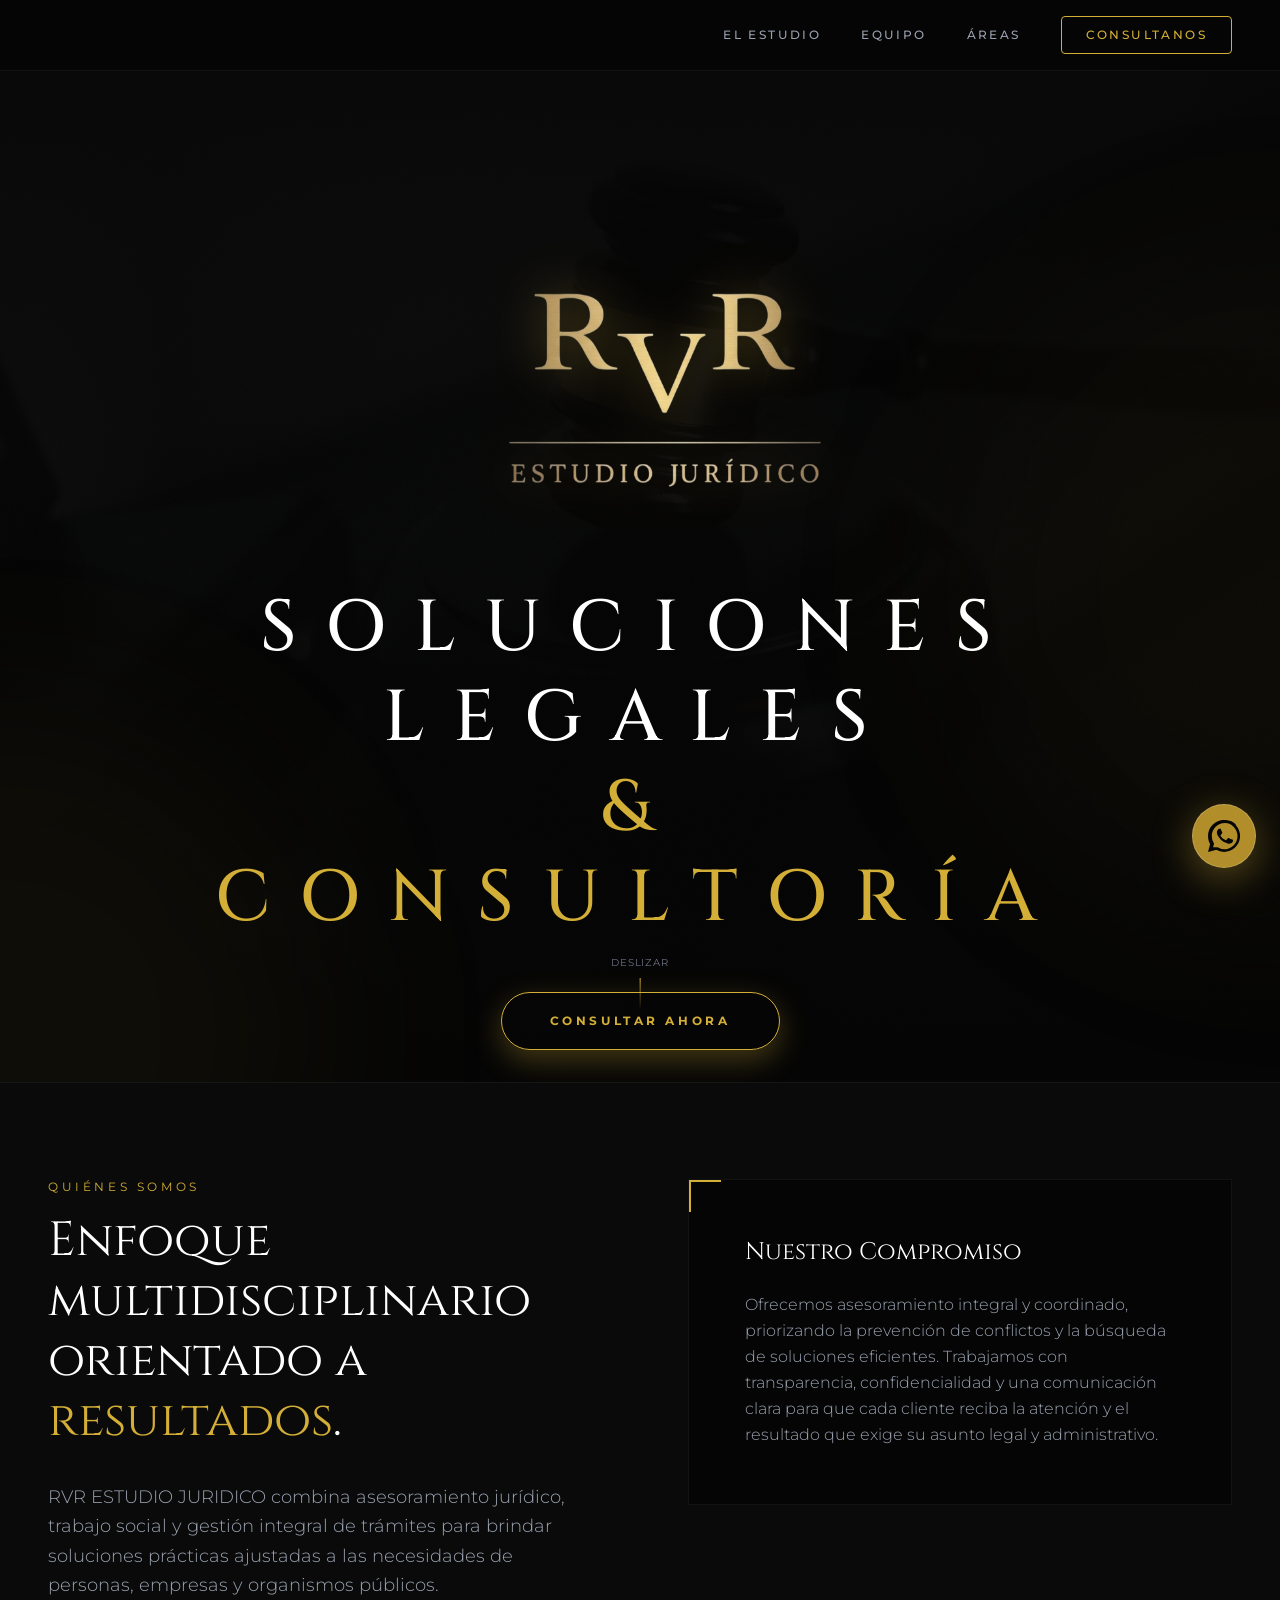
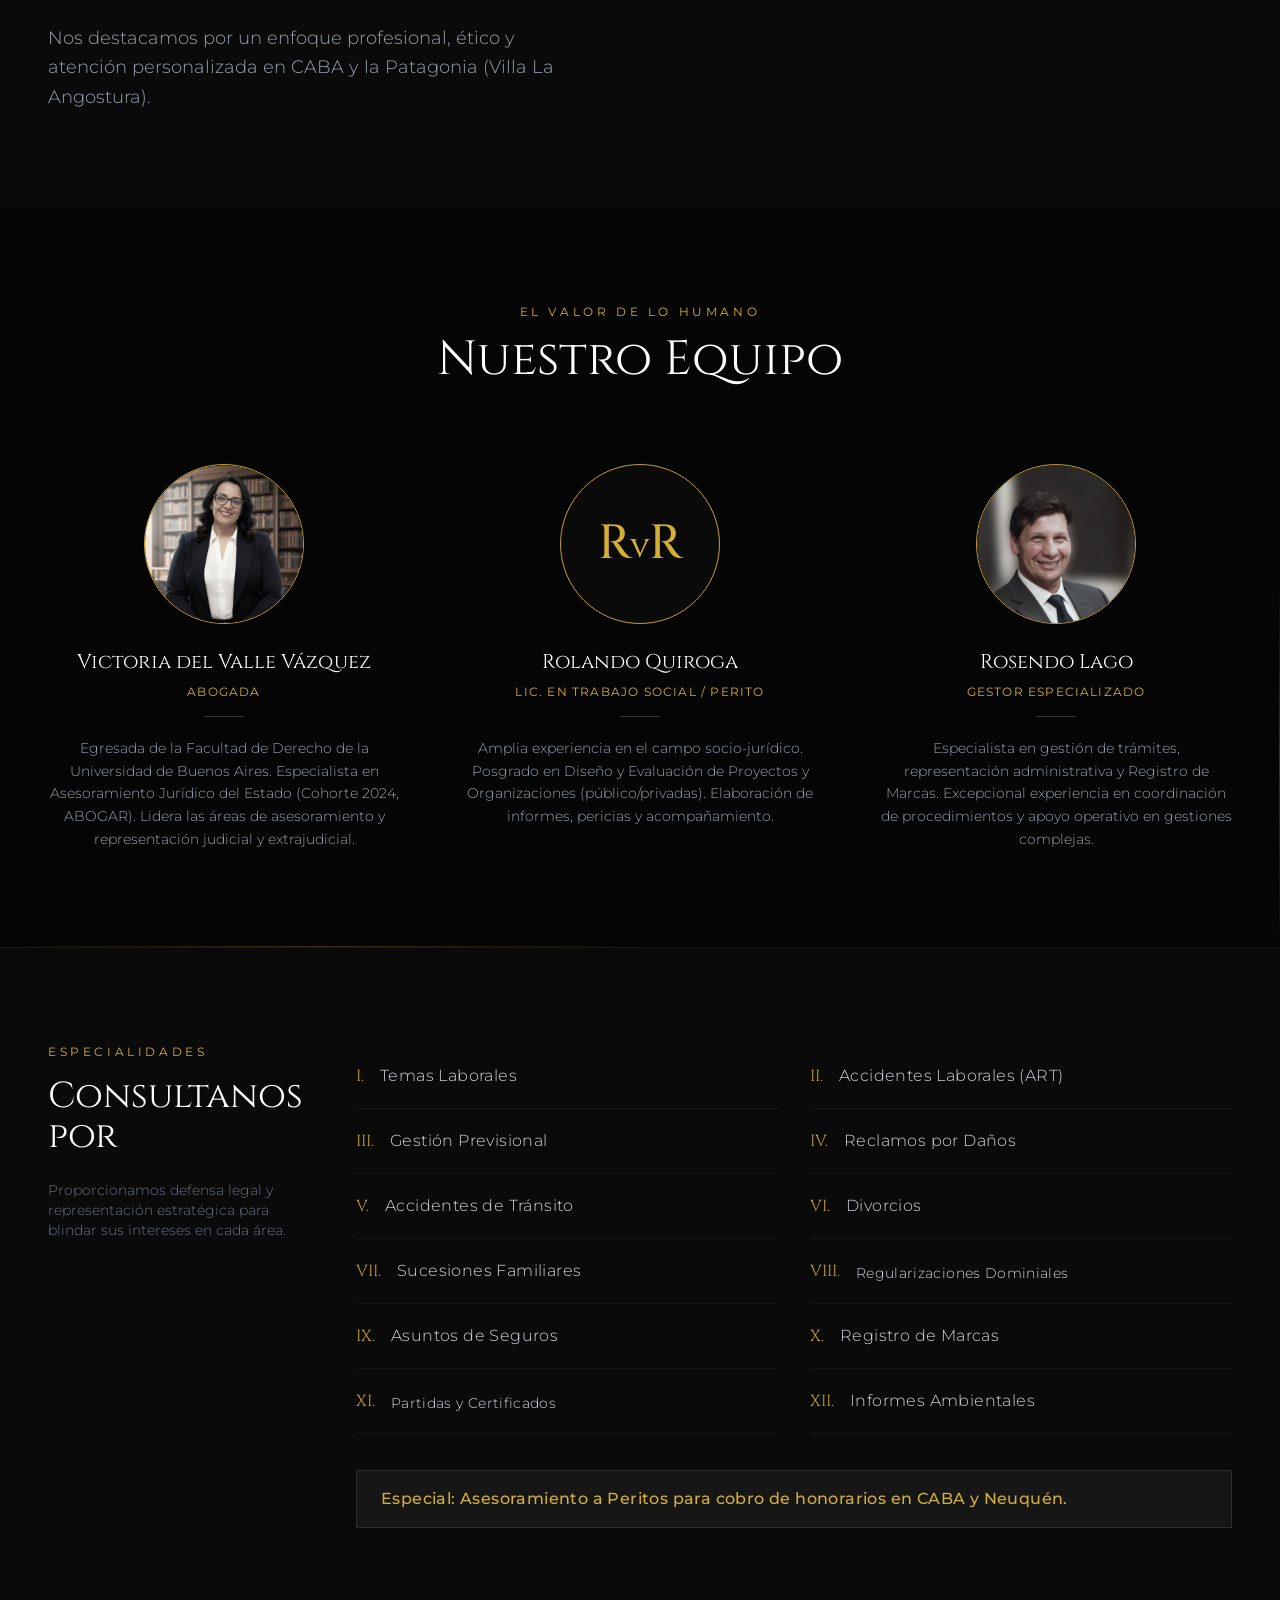
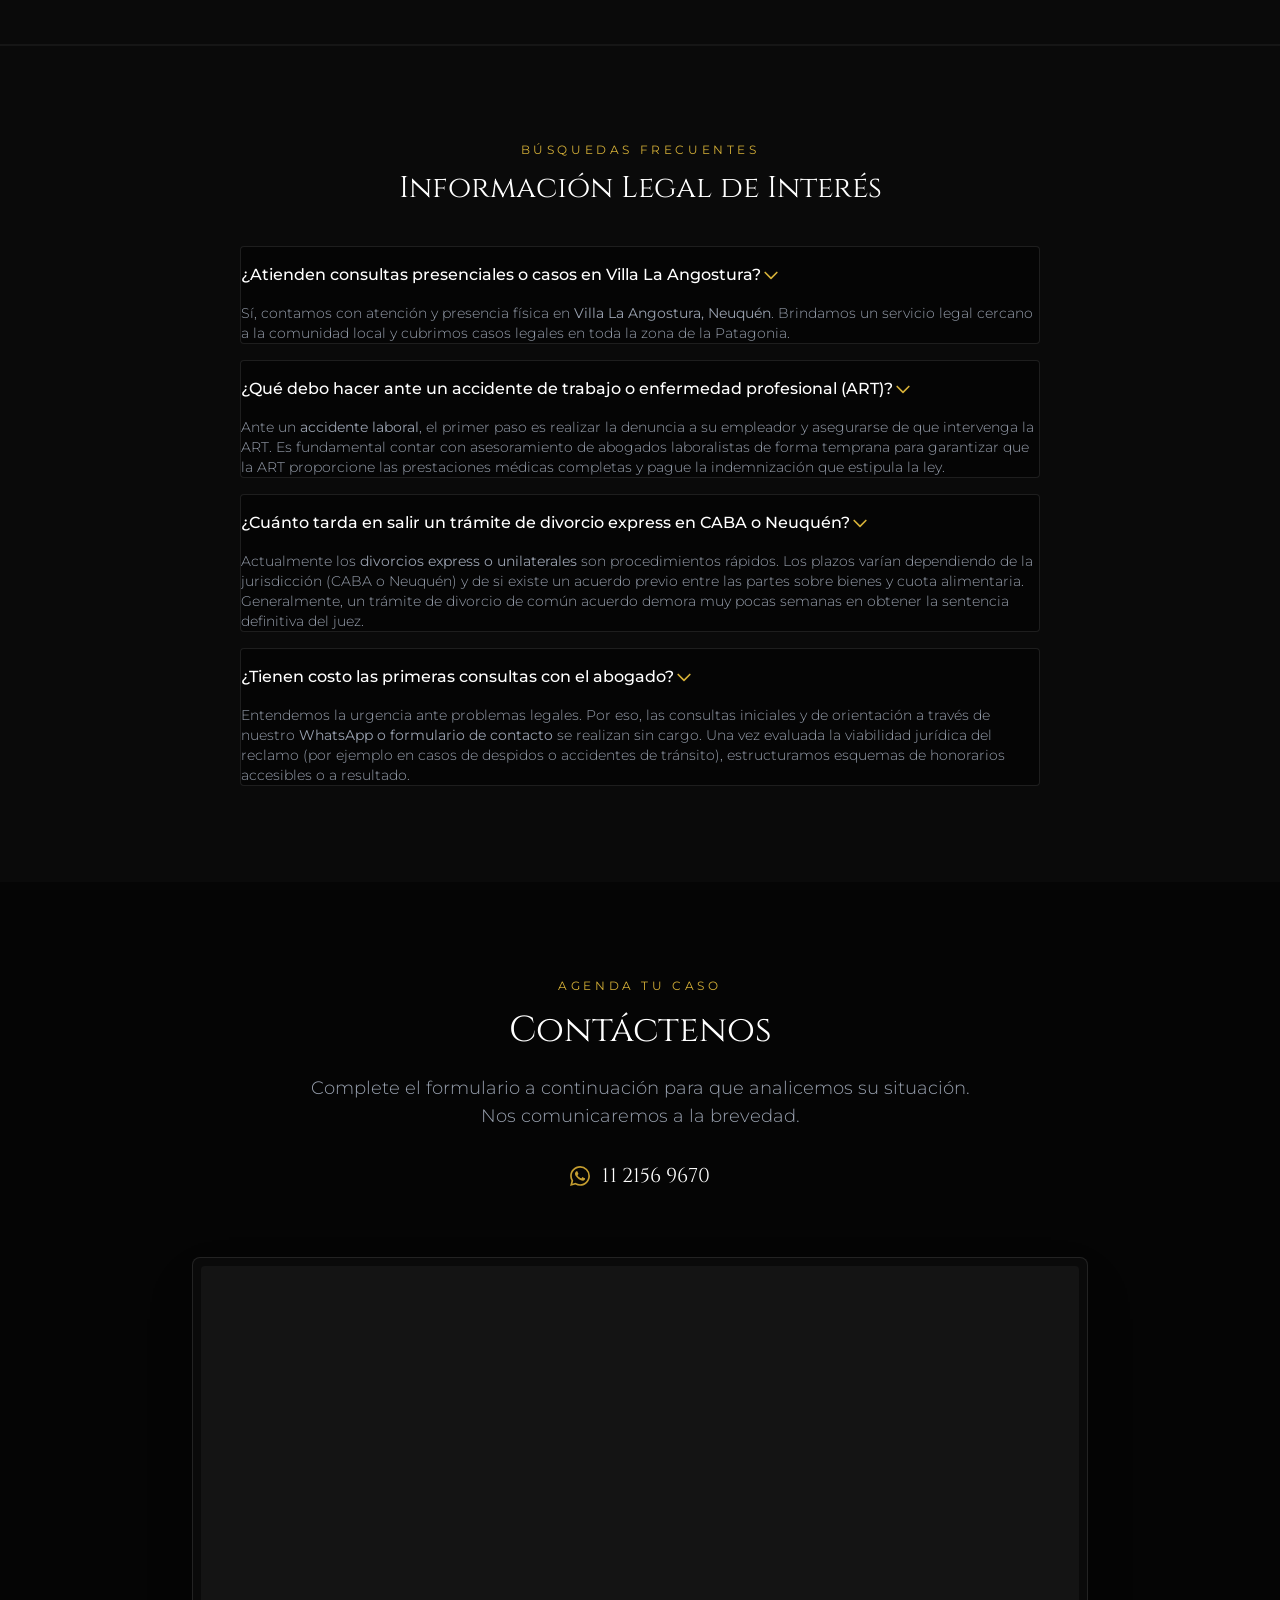
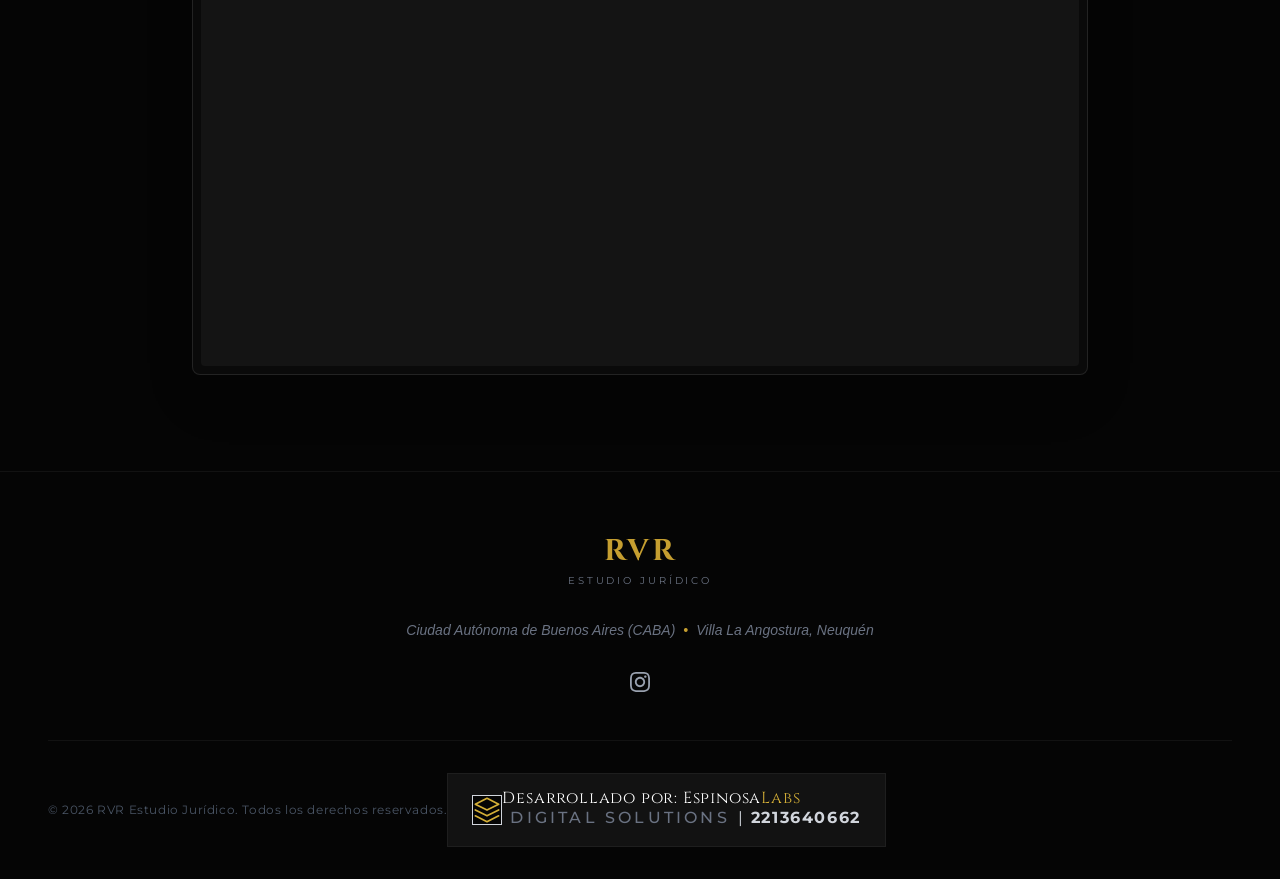
==== commit edfa6c72: "feat: add favicon links and update footer with developer credit section" ====
--- a/index.html
+++ b/index.html
@@ -42,6 +42,11 @@
 
   <!-- Preload LCP Image -->
   <link rel="preload" href="logo.png" as="image">
+
+  <!-- Favicon -->
+  <link rel="icon" type="image/png" href="logo.png">
+  <link rel="shortcut icon" href="logo.png" type="image/x-icon">
+  <link rel="apple-touch-icon" href="logo.png">
 
   <!-- Google Fonts -->
   <link rel="preconnect" href="https://fonts.googleapis.com">
@@ -696,11 +701,39 @@
         </a>
       </div>
 
-      <div class="w-full border-t border-white/5 pt-8 text-center flex flex-col items-center">
-        <p class="text-xs text-gray-600 tracking-wider">
+      <div class="w-full border-t border-white/5 pt-8 flex flex-col md:flex-row justify-between items-center gap-6">
+        <p class="text-xs text-gray-600 tracking-wider text-center md:text-left">
           &copy; <span id="year"></span> <a href="mailto:rvrestudiojuridico74@gmail.com"
             class="hover:text-gold-400 transition-colors">RVR Estudio Jurídico</a>. Todos los derechos reservados.
         </p>
+
+        <div
+          class="flex items-center gap-4 group cursor-pointer py-4 px-6 rounded-2xl bg-white/5 border border-white/5 hover:border-gold-500/30 transition-all duration-500">
+          <div class="relative">
+            <div class="absolute inset-0 bg-gold-500/20 blur-lg rounded-full group-hover:bg-gold-500/40 transition-all">
+            </div>
+            <div
+              class="relative w-12 h-12 flex items-center justify-center bg-dark-950 border border-gold-500/40 rounded-xl overflow-hidden">
+              <svg viewBox="0 0 24 24" class="w-7 h-7 text-gold-400" fill="none" stroke="currentColor"
+                stroke-width="1.5">
+                <path d="M12 2L2 7l10 5 10-5-10-5zM2 17l10 5 10-5M2 12l10 5 10-5" stroke-linecap="round"
+                  stroke-linejoin="round" />
+              </svg>
+              <div class="absolute inset-0 bg-gradient-to-tr from-gold-500/10 to-transparent"></div>
+            </div>
+          </div>
+          <div class="flex flex-col">
+            <span class="text-white font-serif text-lg tracking-wider leading-none"> Desarrollado por: Espinosa<span
+                class="text-gold-400">Labs</span></span>
+            <div class="flex items-center gap-2 mt-1.5">
+              <span class="h-1 w-1 rounded-full bg-gold-500"></span>
+              <span class="text-[10px] text-gray-500 uppercase tracking-[0.2em] font-medium">Digital Solutions</span>
+              <span class="text-gray-700 mx-1">|</span>
+              <a href="https://wa.me/2213640662"
+                class="text-[10px] text-gold-500/80 hover:text-gold-400 transition-colors font-bold tracking-widest">2213640662</a>
+            </div>
+          </div>
+        </div>
       </div>
     </div>
   </footer>
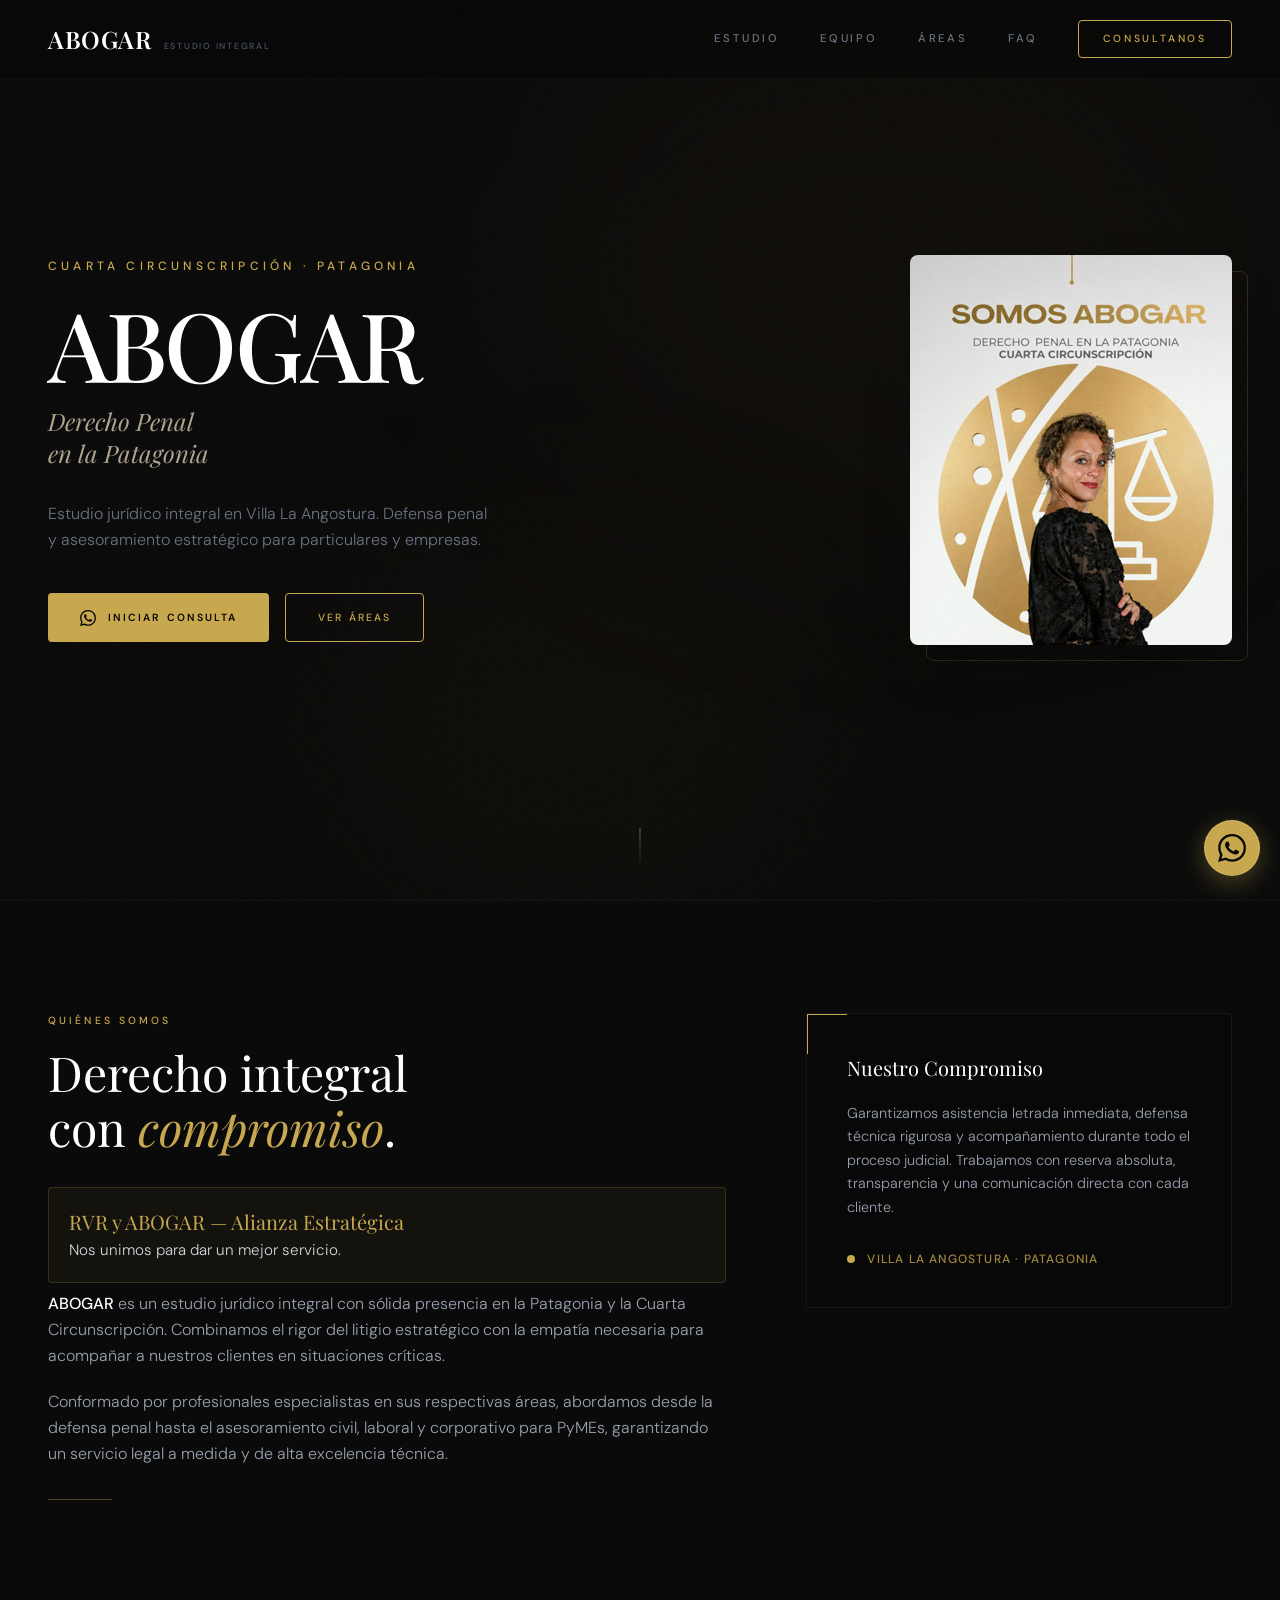
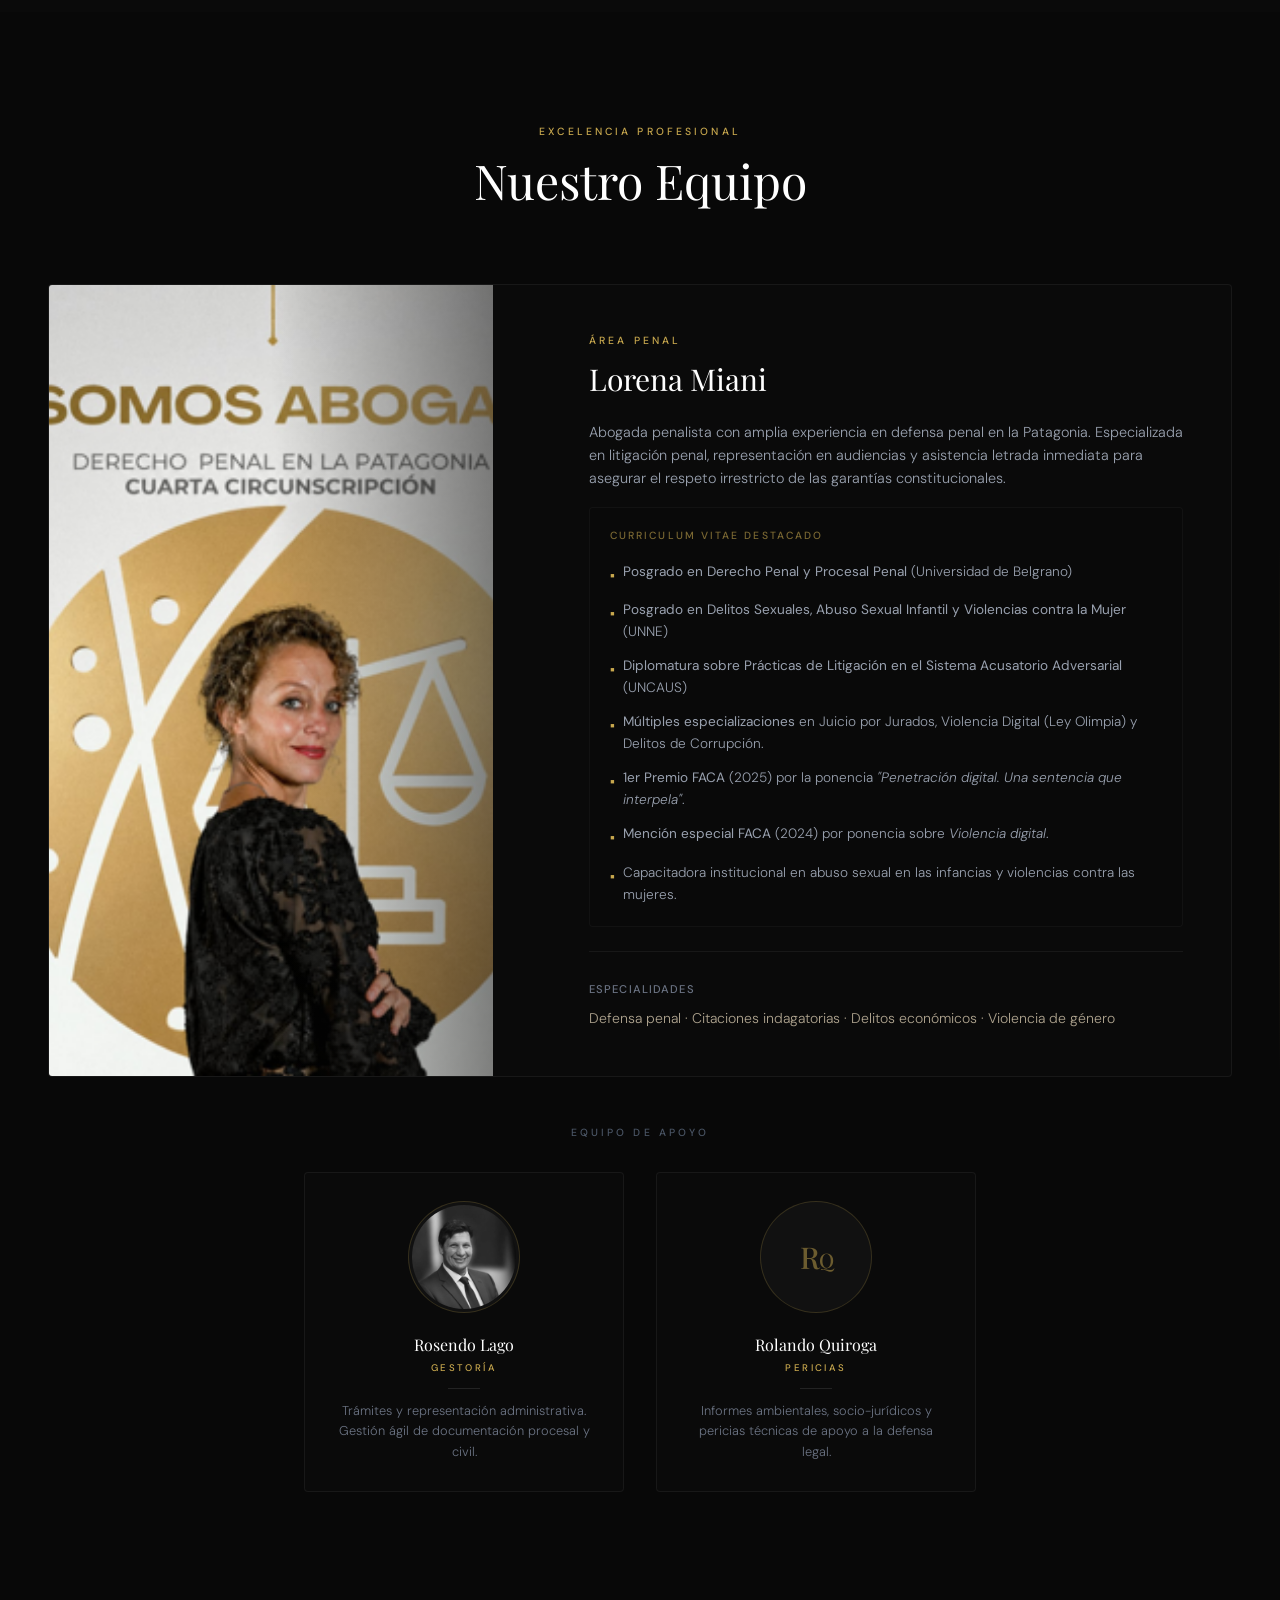
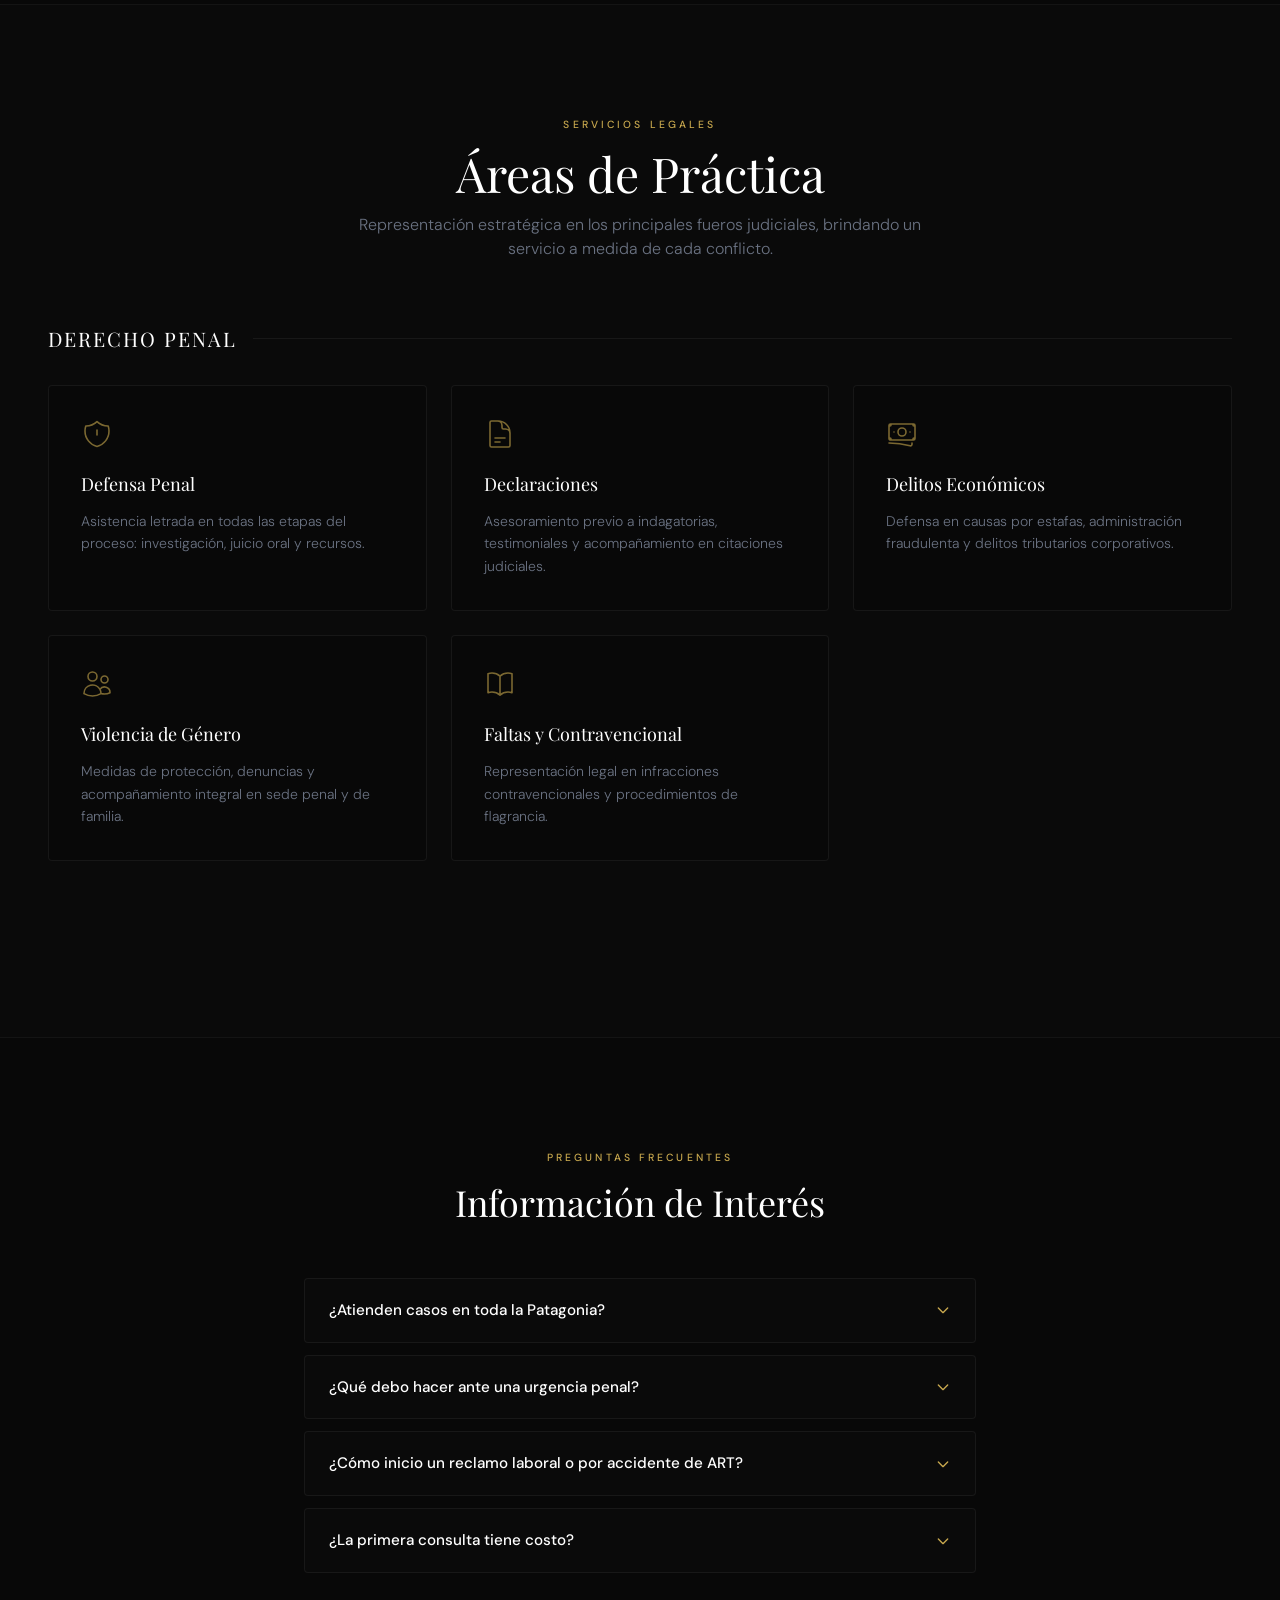
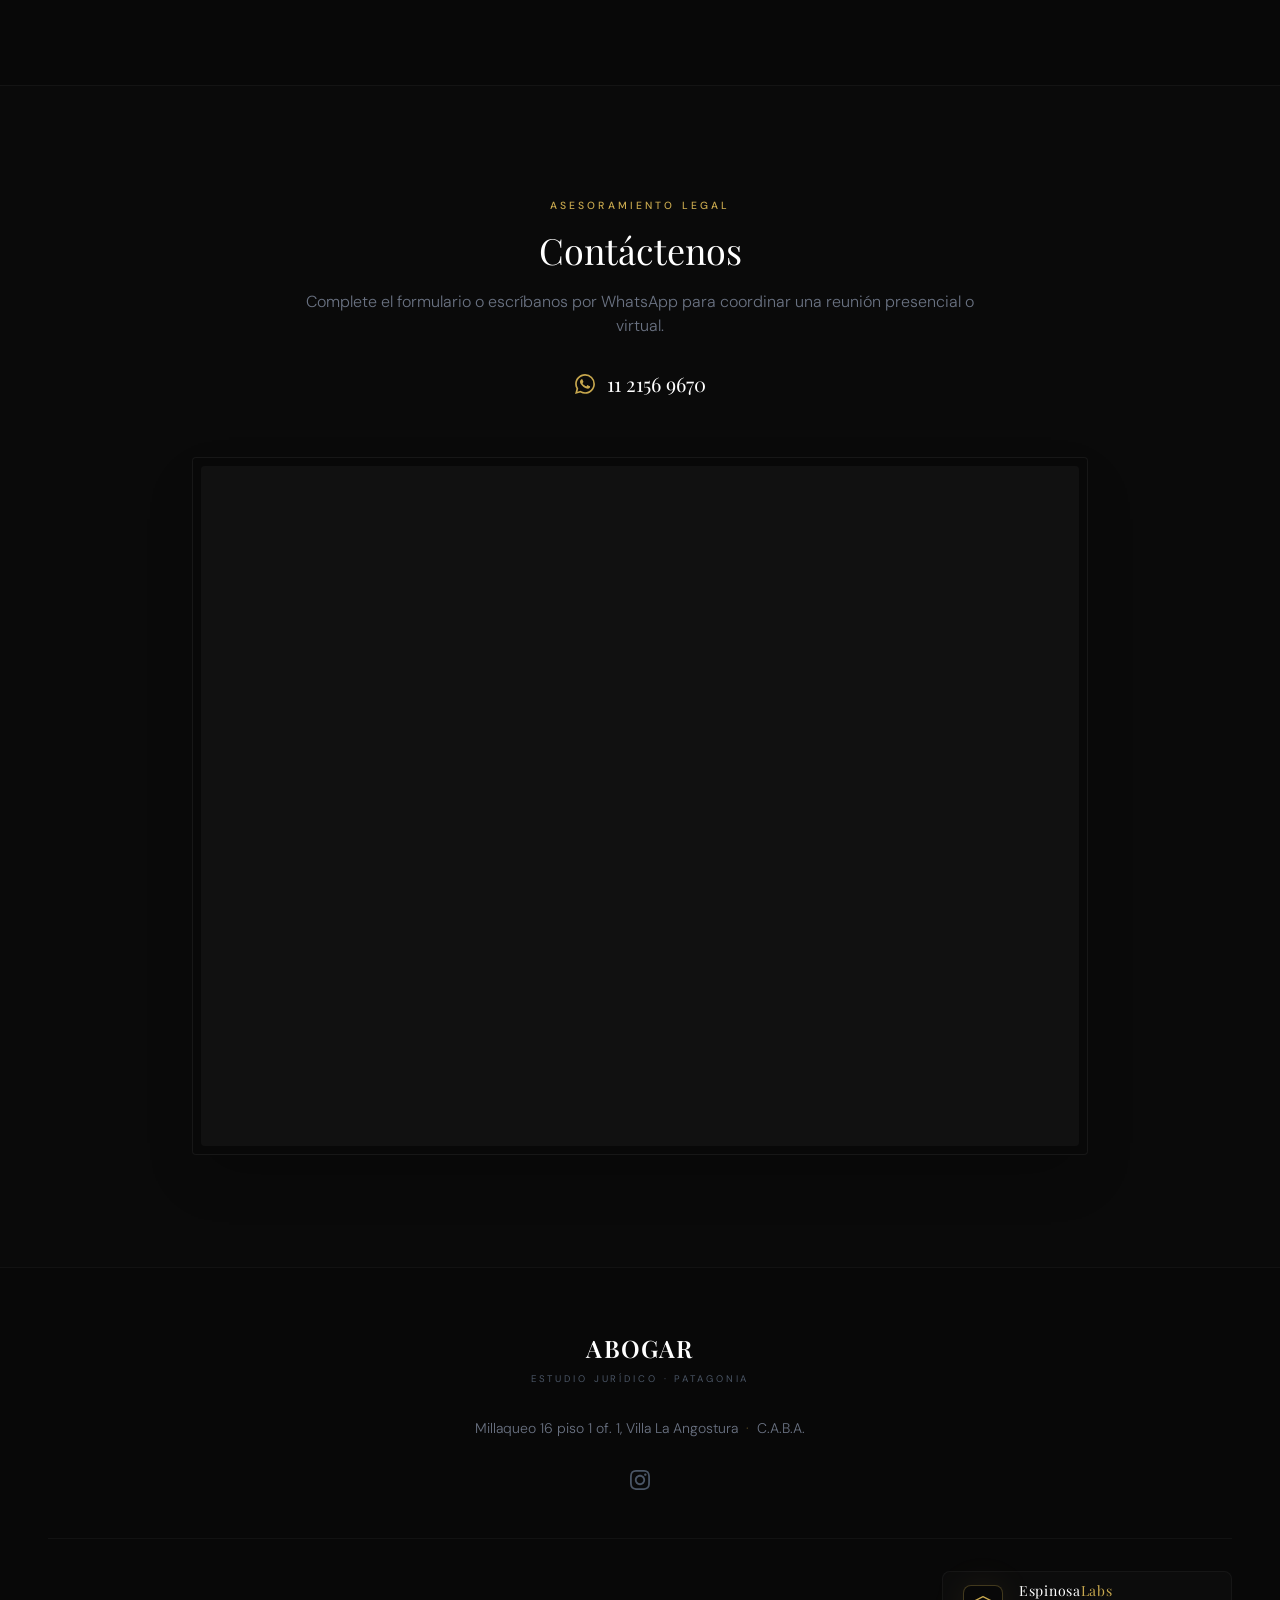
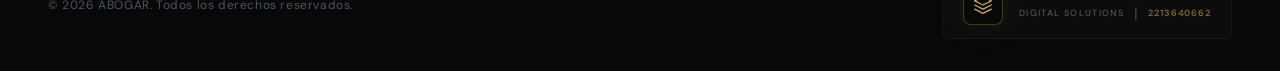
==== commit 3bdf49d2: "Rediseño completo de RVR a ABOGAR, optimización SEO y actualización de perfiles" ====
--- a/index.html
+++ b/index.html
@@ -6,62 +6,62 @@
   <meta name="viewport" content="width=device-width, initial-scale=1.0">
 
   <!-- SEO Meta Tags -->
-  <title>RVR Estudio Jurídico | Abogados en CABA y Villa La Angostura | Derecho Laboral, Divorcios, Sucesiones</title>
+  <title>RVR y ABOGAR | Estudio Jurídico Penal en la Patagonia | Villa La Angostura</title>
   <meta name="description"
-    content="Estudio jurídico multidisciplinario en Buenos Aires (CABA) y Villa La Angostura, Neuquén. Abogados especialistas en derecho laboral, ART, divorcios, sucesiones, daños y perjuicios, accidentes de tránsito, gestión previsional y registro de marcas. Consulta gratuita por WhatsApp.">
+    content="ABOGAR, anteriormente RVR Estudio Jurídico. Especialistas exclusivos en Derecho Penal en Villa La Angostura y la Patagonia. Defensa penal, delitos económicos y violencia de género.">
   <meta name="keywords"
-    content="abogado CABA, abogado villa la angostura, estudio juridico buenos aires, abogado neuquen, derecho laboral CABA, abogado divorcios buenos aires, sucesiones CABA, abogado accidentes laborales ART, abogado daños y perjuicios, accidentes de transito abogado, gestion previsional, registro de marcas argentina, abogado patagonia, estudio juridico villa la angostura, consulta legal gratuita, abogado cerca de mi">
-  <meta name="author" content="RVR Estudio Jurídico">
+    content="rvr estudio juridico, abogar, abogado villa la angostura, abogado penalista neuquen, rvr abogados, derecho penal patagonia, defensa penal, delitos economicos, violencia de genero, estudio juridico penal">
+  <meta name="author" content="ABOGAR">
   <meta name="robots" content="index, follow, max-snippet:-1, max-image-preview:large">
   <meta name="google-site-verification" content="googlef72f2e26cf155b5d" />
   <link rel="canonical" href="https://www.rvrestudiojuridico.com.ar/">
 
   <!-- Geo Meta Tags for Local SEO -->
+  <meta name="geo.region" content="AR-Q">
+  <meta name="geo.placename" content="Villa La Angostura, Neuquén">
   <meta name="geo.region" content="AR-C">
   <meta name="geo.placename" content="Ciudad Autónoma de Buenos Aires">
-  <meta name="geo.region" content="AR-Q">
-  <meta name="geo.placename" content="Villa La Angostura, Neuquén">
   <meta name="ICBM" content="-40.7625, -71.6474">
 
-  <!-- Open Graph (Social Media) -->
-  <meta property="og:title" content="RVR Estudio Jurídico | Abogados en CABA y Villa La Angostura">
+  <!-- Open Graph -->
+  <meta property="og:title" content="RVR y ABOGAR | Estudio Jurídico Penal en la Patagonia">
   <meta property="og:description"
-    content="Abogados especialistas en derecho laboral, divorcios, sucesiones, ART y más. Atención en Buenos Aires y Patagonia. Consultanos por WhatsApp.">
+    content="Especialistas exclusivos en Derecho Penal en Villa La Angostura. Defensa integral penal, delitos económicos y violencia de género. Consulta por WhatsApp.">
   <meta property="og:type" content="website">
   <meta property="og:url" content="https://www.rvrestudiojuridico.com.ar/">
   <meta property="og:locale" content="es_AR">
-  <meta property="og:site_name" content="RVR Estudio Jurídico">
-  <meta property="og:image" content="https://www.rvrestudiojuridico.com.ar/logo.png">
+  <meta property="og:site_name" content="ABOGAR — Estudio Jurídico">
+  <meta property="og:image" content="https://www.rvrestudiojuridico.com.ar/nuevapersona.png">
 
   <!-- Twitter Card -->
   <meta name="twitter:card" content="summary_large_image">
-  <meta name="twitter:title" content="RVR Estudio Jurídico | Abogados CABA y Villa La Angostura">
+  <meta name="twitter:title" content="RVR y ABOGAR | Estudio Jurídico Penal en Villa La Angostura">
   <meta name="twitter:description"
-    content="Estudio jurídico multidisciplinario. Derecho laboral, divorcios, sucesiones, ART, daños. Consulta gratuita por WhatsApp.">
-  <meta name="twitter:image" content="https://www.rvrestudiojuridico.com.ar/logo.png">
+    content="Derecho Penal en la Patagonia. Defensa técnica rigurosa y acompañamiento inmediato.">
+  <meta name="twitter:image" content="https://www.rvrestudiojuridico.com.ar/nuevapersona.png">
 
   <!-- Preload LCP Image -->
-  <link rel="preload" href="logo.png" as="image">
+  <link rel="preload" href="nuevapersona.png" as="image">
 
   <!-- Favicon -->
   <link rel="icon" type="image/png" href="logo.png">
   <link rel="shortcut icon" href="logo.png" type="image/x-icon">
   <link rel="apple-touch-icon" href="logo.png">
 
-  <!-- Google Fonts -->
+  <!-- Google Fonts: Playfair Display + DM Sans -->
   <link rel="preconnect" href="https://fonts.googleapis.com">
   <link rel="preconnect" href="https://fonts.gstatic.com" crossorigin>
   <link
-    href="https://fonts.googleapis.com/css2?family=Cinzel:wght@400;500;600;700&family=Montserrat:wght@300;400;500&display=swap"
+    href="https://fonts.googleapis.com/css2?family=DM+Sans:wght@300;400;500;600&family=Playfair+Display:ital,wght@0,400;0,500;0,600;0,700;1,400;1,500&display=swap"
     rel="stylesheet">
 
-  <!-- Tailwind CSS (Compiled to styles.css) -->
+  <!-- Tailwind CSS -->
   <link rel="stylesheet" href="styles.css">
 
   <!-- AOS Animation CSS -->
   <link href="https://unpkg.com/aos@2.3.1/dist/aos.css" rel="stylesheet">
 
-  <!-- Structured Data (JSON-LD) for Local SEO -->
+  <!-- Structured Data (JSON-LD) -->
   <script type="application/ld+json">
     {
       "@context": "https://schema.org",
@@ -69,7 +69,7 @@
         {
           "@type": "Organization",
           "@id": "https://www.rvrestudiojuridico.com.ar/#organization",
-          "name": "RVR Estudio Jurídico",
+          "name": "ABOGAR — Estudio Jurídico Integral",
           "url": "https://www.rvrestudiojuridico.com.ar/",
           "logo": "https://www.rvrestudiojuridico.com.ar/logo.png",
           "sameAs": [
@@ -84,62 +84,16 @@
         },
         {
           "@type": "LegalService",
-          "@id": "https://www.rvrestudiojuridico.com.ar/#caba",
-          "name": "RVR Estudio Jurídico - CABA",
-          "description": "Estudio jurídico multidisciplinario en Buenos Aires: asesoramiento en derecho laboral, ART, divorcios, sucesiones, daños y perjuicios, accidentes de tránsito, gestión previsional y registro de marcas.",
+          "@id": "https://www.rvrestudiojuridico.com.ar/#angostura",
+          "name": "ABOGAR — Derecho Penal, Civil y Laboral en Villa La Angostura",
+          "description": "Estudio jurídico en Villa La Angostura, Neuquén. Especialistas en derecho penal, civil, laboral, ART, divorcios, sucesiones y pymes en la Patagonia.",
           "url": "https://www.rvrestudiojuridico.com.ar/",
           "telephone": "+541121569670",
           "email": "rvrestudiojuridico74@gmail.com",
-          "image": "https://www.rvrestudiojuridico.com.ar/logo.png",
+          "image": "https://www.rvrestudiojuridico.com.ar/nuevapersona.png",
           "address": {
             "@type": "PostalAddress",
-            "addressLocality": "Ciudad Autónoma de Buenos Aires",
-            "addressRegion": "CABA",
-            "addressCountry": "AR"
-          },
-          "areaServed": {
-            "@type": "City",
-            "name": "Ciudad Autónoma de Buenos Aires"
-          },
-          "hasOfferCatalog": {
-            "@type": "OfferCatalog",
-            "name": "Servicios Legales",
-            "itemListElement": [
-              {"@type": "Offer", "itemOffered": {"@type": "Service", "name": "Derecho Laboral"}},
-              {"@type": "Offer", "itemOffered": {"@type": "Service", "name": "Accidentes Laborales (ART)"}},
-              {"@type": "Offer", "itemOffered": {"@type": "Service", "name": "Divorcios"}},
-              {"@type": "Offer", "itemOffered": {"@type": "Service", "name": "Sucesiones Familiares"}},
-              {"@type": "Offer", "itemOffered": {"@type": "Service", "name": "Reclamos por Daños y Perjuicios"}},
-              {"@type": "Offer", "itemOffered": {"@type": "Service", "name": "Accidentes de Tránsito"}},
-              {"@type": "Offer", "itemOffered": {"@type": "Service", "name": "Gestión Previsional"}},
-              {"@type": "Offer", "itemOffered": {"@type": "Service", "name": "Registro de Marcas"}},
-              {"@type": "Offer", "itemOffered": {"@type": "Service", "name": "Regularizaciones Dominiales"}},
-              {"@type": "Offer", "itemOffered": {"@type": "Service", "name": "Asuntos de Seguros"}},
-              {"@type": "Offer", "itemOffered": {"@type": "Service", "name": "Informes Ambientales"}}
-            ]
-          },
-          "openingHoursSpecification": {
-            "@type": "OpeningHoursSpecification",
-            "dayOfWeek": ["Monday", "Tuesday", "Wednesday", "Thursday", "Friday"],
-            "opens": "09:00",
-            "closes": "18:00"
-          },
-          "priceRange": "$$",
-          "sameAs": [
-            "https://www.instagram.com/rvrestudiojuridico74/"
-          ]
-        },
-        {
-          "@type": "LegalService",
-          "@id": "https://www.rvrestudiojuridico.com.ar/#angostura",
-          "name": "RVR Estudio Jurídico - Villa La Angostura",
-          "description": "Abogados en Villa La Angostura y Neuquén. Especialistas en derecho laboral, divorcios, sucesiones, ART, daños, gestión previsional y registro de marcas en la Patagonia.",
-          "url": "https://www.rvrestudiojuridico.com.ar/",
-          "telephone": "+541121569670",
-          "email": "rvrestudiojuridico74@gmail.com",
-          "image": "https://www.rvrestudiojuridico.com.ar/logo.png",
-          "address": {
-            "@type": "PostalAddress",
+            "streetAddress": "Millaqueo 16 piso 1 of. 1",
             "addressLocality": "Villa La Angostura",
             "addressRegion": "Neuquén",
             "addressCountry": "AR"
@@ -157,13 +111,12 @@
             "@type": "OfferCatalog",
             "name": "Servicios Legales Patagonia",
             "itemListElement": [
-              {"@type": "Offer", "itemOffered": {"@type": "Service", "name": "Derecho Laboral"}},
-              {"@type": "Offer", "itemOffered": {"@type": "Service", "name": "Accidentes Laborales (ART)"}},
-              {"@type": "Offer", "itemOffered": {"@type": "Service", "name": "Divorcios"}},
-              {"@type": "Offer", "itemOffered": {"@type": "Service", "name": "Sucesiones Familiares"}},
-              {"@type": "Offer", "itemOffered": {"@type": "Service", "name": "Reclamos por Daños y Perjuicios"}},
-              {"@type": "Offer", "itemOffered": {"@type": "Service", "name": "Accidentes de Tránsito"}},
-              {"@type": "Offer", "itemOffered": {"@type": "Service", "name": "Registro de Marcas"}}
+              {"@type": "Offer", "itemOffered": {"@type": "Service", "name": "Defensa penal"}},
+              {"@type": "Offer", "itemOffered": {"@type": "Service", "name": "Delitos económicos"}},
+              {"@type": "Offer", "itemOffered": {"@type": "Service", "name": "Derecho Laboral y ART"}},
+              {"@type": "Offer", "itemOffered": {"@type": "Service", "name": "Familia y Divorcios"}},
+              {"@type": "Offer", "itemOffered": {"@type": "Service", "name": "Sucesiones"}},
+              {"@type": "Offer", "itemOffered": {"@type": "Service", "name": "Registro de marcas y PyMEs"}}
             ]
           },
           "openingHoursSpecification": {
@@ -172,75 +125,38 @@
             "opens": "09:00",
             "closes": "18:00"
           },
-          "priceRange": "$$",
-          "sameAs": [
-             "https://www.instagram.com/rvrestudiojuridico74/"
-          ]
-        },
-        {
-          "@type": "FAQPage",
-          "mainEntity": [
-            {
-              "@type": "Question",
-              "name": "¿Atienden casos en Villa La Angostura?",
-              "acceptedAnswer": {
-                "@type": "Answer",
-                "text": "Sí, nuestro estudio cuenta con sede física en Villa La Angostura. Atendemos casos legales en toda la zona de la Patagonia."
-              }
-            },
-            {
-              "@type": "Question",
-              "name": "¿Tienen sede en la Ciudad de Buenos Aires (CABA)?",
-              "acceptedAnswer": {
-                "@type": "Answer",
-                "text": "Sí, brindamos atención y representación legal de manera presencial en la Ciudad Autónoma de Buenos Aires (CABA) y alrededores."
-              }
-            },
-            {
-              "@type": "Question",
-              "name": "¿En qué especialidades del derecho trabajan?",
-              "acceptedAnswer": {
-                "@type": "Answer",
-                "text": "Somos especialistas en derecho laboral, reclamos por accidentes laborales (ART), divorcios, sucesiones, daños y perjuicios, accidentes de tránsito, y gestión previsional."
-              }
-            },
-             {
-              "@type": "Question",
-              "name": "¿La primera consulta tiene costo?",
-              "acceptedAnswer": {
-                "@type": "Answer",
-                "text": "Puedes realizar una primera consulta de orientación de manera gratuita a través de nuestro WhatsApp. Allí evaluaremos la viabilidad de tu caso sin compromiso."
-              }
-            }
-          ]
+          "priceRange": "$$"
         }
       ]
     }
     </script>
 </head>
 
-<body
-  class="font-sans text-gray-300 antialiased bg-dark-950 selection:bg-gold-400 selection:text-dark-950 overflow-x-hidden">
+<body class="font-sans text-gray-300 antialiased bg-dark-950 overflow-x-hidden">
 
   <!-- Navigation -->
   <nav
-    class="fixed w-full z-50 transition-all duration-300 bg-dark-950/80 backdrop-blur-md border-b border-white/5 py-3 md:py-4"
+    class="fixed w-full z-50 transition-all duration-500 bg-dark-950/60 backdrop-blur-xl border-b border-white/[0.03] py-4 md:py-5"
     id="navbar">
-    <div class="max-w-full flex justify-end items-center px-4 sm:px-6 md:px-12">
-      <!-- Logo area -->
-
+    <div class="max-w-7xl mx-auto flex justify-between items-center px-5 sm:px-8 lg:px-12">
+      <!-- Logo -->
+      <a href="#" class="flex items-baseline gap-1 group">
+        <span class="font-serif text-xl sm:text-2xl font-semibold text-white tracking-wide group-hover:text-gold-400 transition-colors duration-300">ABOGAR</span>
+        <span class="hidden sm:inline text-[0.55rem] uppercase tracking-[0.2em] text-gray-600 font-medium ml-2">Estudio Integral</span>
+      </a>
 
       <!-- Desktop Menu -->
-      <div class="hidden md:flex space-x-10 items-center text-xs uppercase tracking-[0.2em] font-medium">
-        <a href="#estudio" class="text-gray-400 hover:text-gold-400 transition-colors">El Estudio</a>
-        <a href="#equipo" class="text-gray-400 hover:text-gold-400 transition-colors">Equipo</a>
-        <a href="#servicios" class="text-gray-400 hover:text-gold-400 transition-colors">Áreas</a>
-        <a href="#contacto" class="btn-gold px-6 py-2.5 rounded-sm">Consultanos</a>
+      <div class="hidden md:flex items-center gap-10 text-[0.7rem] uppercase tracking-[0.25em] font-medium">
+        <a href="#estudio" class="text-gray-500 hover:text-white transition-colors duration-300">Estudio</a>
+        <a href="#equipo" class="text-gray-500 hover:text-white transition-colors duration-300">Equipo</a>
+        <a href="#servicios" class="text-gray-500 hover:text-white transition-colors duration-300">Áreas</a>
+        <a href="#faq" class="text-gray-500 hover:text-white transition-colors duration-300">FAQ</a>
+        <a href="#contacto" class="btn-gold px-6 py-2.5 rounded-sm text-[0.65rem]">Consultanos</a>
       </div>
 
       <!-- Mobile Menu Toggle -->
-      <button id="mobile-menu-button" class="md:hidden text-gold-400 focus:outline-none">
-        <svg class="w-7 h-7" fill="none" stroke="currentColor" viewBox="0 0 24 24">
+      <button id="mobile-menu-button" class="md:hidden text-gold-400 focus:outline-none" aria-label="Abrir menú">
+        <svg class="w-6 h-6" fill="none" stroke="currentColor" viewBox="0 0 24 24">
           <path stroke-linecap="round" stroke-linejoin="round" stroke-width="1.5" d="M4 6h16M4 12h16M4 18h16"></path>
         </svg>
       </button>
@@ -248,424 +164,418 @@
 
     <!-- Mobile Menu -->
     <div id="mobile-menu"
-      class="hidden md:hidden absolute top-full left-0 w-full bg-dark-900 border-b border-white/5 flex flex-col items-center py-6 space-y-4">
-      <a href="#estudio"
-        class="text-gray-300 tracking-widest uppercase text-xs w-full text-center py-3 nav-link border-b border-white/5">El
-        Estudio</a>
-      <a href="#equipo"
-        class="text-gray-300 tracking-widest uppercase text-xs w-full text-center py-3 nav-link border-b border-white/5">Equipo</a>
-      <a href="#servicios"
-        class="text-gray-300 tracking-widest uppercase text-xs w-full text-center py-3 nav-link border-b border-white/5">Áreas
-        de Práctica</a>
-      <a href="#contacto"
-        class="text-gold-400 tracking-widest uppercase text-xs w-full text-center py-3 nav-link">Contacto</a>
+      class="hidden md:hidden absolute top-full left-0 w-full bg-dark-950/98 backdrop-blur-xl border-b border-white/5 flex flex-col items-center py-8 space-y-1">
+      <a href="#estudio" class="text-gray-400 tracking-[0.2em] uppercase text-xs w-full text-center py-4 nav-link hover:text-white transition-colors">Estudio</a>
+      <a href="#equipo" class="text-gray-400 tracking-[0.2em] uppercase text-xs w-full text-center py-4 nav-link hover:text-white transition-colors">Equipo</a>
+      <a href="#servicios" class="text-gray-400 tracking-[0.2em] uppercase text-xs w-full text-center py-4 nav-link hover:text-white transition-colors">Áreas</a>
+      <a href="#faq" class="text-gray-400 tracking-[0.2em] uppercase text-xs w-full text-center py-4 nav-link hover:text-white transition-colors">FAQ</a>
+      <a href="#contacto" class="text-gold-400 tracking-[0.2em] uppercase text-xs w-full text-center py-4 nav-link font-medium">Contacto</a>
     </div>
   </nav>
 
-  <!-- Main Content Wrapper (SEO) -->
+  <!-- Main Content -->
   <main>
 
-    <!-- Hero Section -->
-    <section class="relative min-h-[100svh] flex items-center pt-16 pb-8 md:pt-20 bg-dark-950 overflow-hidden noise-bg">
-      <!-- Abstract Glows & Background Image -->
-      <div class="absolute inset-0 z-0">
-        <img src="bootstrap.jpg" alt="Fondo Estudio Juridico"
-          class="w-full h-full object-cover object-center opacity-15">
-        <div class="absolute inset-0 bg-gradient-to-b from-dark-950/90 via-dark-950/70 to-dark-950"></div>
-      </div>
-      <div
-        class="absolute top-1/4 -right-1/4 w-[50vw] h-[50vw] bg-gold-600/5 rounded-full blur-[100px] pointer-events-none z-0">
-      </div>
-      <div
-        class="absolute -bottom-1/4 -left-1/4 w-[50vw] h-[50vw] bg-gold-400/5 rounded-full blur-[100px] pointer-events-none z-0">
-      </div>
-
-      <div
-        class="max-w-7xl mx-auto px-4 sm:px-6 md:px-12 relative z-10 w-full flex flex-col text-center items-center justify-center">
-
-        <div data-aos="fade-up" data-aos-duration="1200" data-aos-delay="100" class="max-w-4xl mx-auto mt-6 sm:mt-12">
-          <img src="logo.png" alt="RVR Estudio Jurídico - Abogados en CABA y Villa La Angostura"
-            class="h-40 sm:h-56 md:h-72 lg:h-[26rem] max-w-[85vw] w-auto mx-auto mb-6 sm:mb-10 drop-shadow-[0_0_25px_rgba(212,175,55,0.4)]">
-
-          <h1
-            class="text-xl sm:text-3xl md:text-5xl lg:text-7xl font-serif font-medium text-white leading-tight uppercase tracking-wider sm:tracking-widest md:tracking-[0.4em] mb-6 sm:mb-10 md:mb-12 px-2">
-            Soluciones Legales <br>
-            <span class="text-gold-400">& Consultoría</span>
+    <!-- ═══════════════════════════════════════ -->
+    <!-- HERO                                    -->
+    <!-- ═══════════════════════════════════════ -->
+    <section class="relative min-h-[100svh] flex items-stretch bg-dark-950 overflow-hidden">
+      <!-- Background subtle noise -->
+      <div class="absolute inset-0 noise-bg pointer-events-none z-[1]"></div>
+      
+      <!-- Abstract gold glow -->
+      <div class="absolute top-0 right-0 w-[60vw] h-[60vh] bg-gold-400/[0.03] rounded-full blur-[120px] pointer-events-none"></div>
+      <div class="absolute bottom-0 left-1/4 w-[40vw] h-[40vh] bg-gold-600/[0.04] rounded-full blur-[100px] pointer-events-none"></div>
+
+      <div class="max-w-7xl mx-auto px-5 sm:px-8 lg:px-12 relative z-10 w-full grid lg:grid-cols-2 gap-8 lg:gap-0 items-center pt-24 pb-12 lg:pt-0 lg:pb-0">
+        
+        <!-- Left: Text Content -->
+        <div class="flex flex-col justify-center order-2 lg:order-1 text-center lg:text-left">
+          <div class="animate-fade-in-up">
+            <span class="text-gold-400 text-[0.65rem] sm:text-xs uppercase tracking-[0.35em] font-medium mb-6 block">Cuarta Circunscripción · Patagonia</span>
+          </div>
+          
+          <h1 class="animate-fade-in-up-delay-1">
+            <span class="font-serif text-5xl sm:text-6xl md:text-7xl lg:text-8xl font-medium text-white leading-[0.95] tracking-tight block mb-3">
+              ABOGAR
+            </span>
+            <span class="font-serif text-lg sm:text-xl md:text-2xl text-gold-200/70 font-light italic block mt-4">
+              Derecho Penal <br class="hidden sm:block">en la Patagonia
+            </span>
           </h1>
 
-          <div class="flex justify-center mt-6 sm:mt-10 md:mt-12">
+          <p class="animate-fade-in-up-delay-2 text-gray-500 text-sm sm:text-base font-light leading-relaxed mt-8 max-w-md mx-auto lg:mx-0">
+            Estudio jurídico integral en Villa La Angostura. Defensa penal y asesoramiento estratégico para particulares y empresas.
+          </p>
+
+          <div class="animate-fade-in-up-delay-3 flex flex-col sm:flex-row gap-4 mt-10 justify-center lg:justify-start">
             <a href="https://wa.me/541121569670" target="_blank" rel="noopener noreferrer"
-              class="btn-gold px-8 sm:px-12 py-4 sm:py-5 uppercase tracking-widest sm:tracking-[0.3em] text-[0.65rem] sm:text-xs font-bold rounded-full shadow-[0_10px_30px_rgba(212,175,55,0.3)] hover:scale-105 transition-transform duration-300">
-              Consultar Ahora
+              class="btn-gold-solid px-8 py-4 uppercase tracking-[0.2em] text-[0.65rem] font-semibold rounded-sm inline-flex items-center justify-center gap-3">
+              <svg class="w-4 h-4" fill="currentColor" viewBox="0 0 24 24">
+                <path d="M17.472 14.382c-.297-.149-1.758-.867-2.03-.967-.273-.099-.471-.148-.67.15-.197.297-.767.966-.94 1.164-.173.199-.347.223-.644.075-.297-.15-1.255-.463-2.39-1.475-.883-.788-1.48-1.761-1.653-2.059-.173-.297-.018-.458.13-.606.134-.133.298-.347.446-.52.149-.174.198-.298.298-.497.099-.198.05-.371-.025-.52-.075-.149-.669-1.612-.916-2.207-.242-.579-.487-.5-.669-.51a12.8 12.8 0 0 0-.57-.01c-.198 0-.52.074-.792.372-.272.297-1.04 1.016-1.04 2.479 0 1.462 1.065 2.875 1.213 3.074.149.198 2.096 3.2 5.077 4.487.709.306 1.262.489 1.694.625.712.227 1.36.195 1.871.118.571-.085 1.758-.719 2.006-1.413.248-.694.248-1.289.173-1.413-.074-.124-.272-.198-.57-.347m-5.421 7.403h-.004a9.87 9.87 0 0 1-5.031-1.378l-.361-.214-3.741.982.998-3.648-.235-.374a9.86 9.86 0 0 1-1.51-5.26c.001-5.45 4.436-9.884 9.888-9.884 2.64 0 5.122 1.03 6.988 2.898a9.825 9.825 0 0 1 2.893 6.994c-.003 5.45-4.437 9.884-9.885 9.884m8.413-18.297A11.815 11.815 0 0 0 12.05 0C5.495 0 .16 5.335.157 11.892c0 2.096.547 4.142 1.588 5.945L.057 24l6.305-1.654a11.882 11.882 0 0 0 5.683 1.448h.005c6.554 0 11.89-5.335 11.893-11.893a11.821 11.821 0 0 0-3.48-8.413Z"/>
+              </svg>
+              Iniciar Consulta
             </a>
-          </div>
-        </div>
-
-        <!-- Scroll Indicator -->
-        <div class="absolute bottom-6 sm:bottom-10 left-1/2 -translate-x-1/2 flex flex-col items-center animate-bounce">
-          <span class="text-[0.55rem] sm:text-[0.6rem] uppercase tracking-widest text-gray-500 mb-2">Deslizar</span>
-          <div class="w-[1px] h-6 sm:h-8 bg-gradient-to-b from-gold-400 to-transparent"></div>
-        </div>
+            <a href="#servicios"
+              class="btn-gold px-8 py-4 uppercase tracking-[0.2em] text-[0.65rem] font-medium rounded-sm text-center">
+              Ver Áreas
+            </a>
+          </div>
+        </div>
+
+        <!-- Right: Lorena's Photo (Main Protagonist in Hero) -->
+        <div class="flex items-end justify-center lg:justify-end order-1 lg:order-2 relative">
+          <div class="relative">
+            <div class="absolute -bottom-4 -right-4 w-full h-full border border-gold-400/20 rounded-lg"></div>
+            <img src="nuevapersona.png" 
+              alt="Lorena Miani — Abogada Penalista, ABOGAR Derecho Penal en la Patagonia"
+              class="relative z-10 w-full max-w-[380px] sm:max-w-[420px] lg:max-w-[480px] h-auto object-cover rounded-lg shadow-2xl"
+              width="480" height="600">
+          </div>
+        </div>
+      </div>
+
+      <!-- Scroll Indicator -->
+      <div class="absolute bottom-8 left-1/2 -translate-x-1/2 flex flex-col items-center z-10">
+        <div class="w-[1px] h-10 bg-gradient-to-b from-gold-400/60 to-transparent animate-bounce"></div>
       </div>
     </section>
 
-    <!-- Quiénes Somos & Compromiso -->
-    <section id="estudio" class="py-16 sm:py-20 md:py-24 bg-dark-900 relative border-t border-white/5">
-      <div class="max-w-7xl mx-auto px-4 sm:px-6 md:px-12">
-
-        <div class="grid lg:grid-cols-2 gap-10 sm:gap-16 lg:gap-24 items-start">
-
-          <!-- Quiénes Somos -->
-          <div data-aos="fade-up" data-aos-duration="800">
-            <span class="text-gold-400 tracking-[0.3em] text-xs uppercase mb-3 sm:mb-4 block">Quiénes Somos</span>
-            <h2 class="text-2xl sm:text-3xl md:text-5xl font-serif text-white mb-6 sm:mb-8 leading-tight">Enfoque
-              multidisciplinario orientado
-              a <span class="text-gold-400">resultados</span>.</h2>
-            <p class="text-gray-400 leading-relaxed font-light mb-4 sm:mb-6 text-base sm:text-lg">
-              RVR ESTUDIO JURIDICO combina asesoramiento jurídico, trabajo social y gestión integral de trámites para
-              brindar soluciones prácticas ajustadas a las necesidades de personas, empresas y organismos públicos.
+    <!-- ═══════════════════════════════════════ -->
+    <!-- QUIÉNES SOMOS                           -->
+    <!-- ═══════════════════════════════════════ -->
+    <section id="estudio" class="py-20 sm:py-28 bg-dark-900 relative border-t border-white/[0.04]">
+      <div class="max-w-7xl mx-auto px-5 sm:px-8 lg:px-12">
+
+        <div class="grid lg:grid-cols-5 gap-12 lg:gap-20 items-start">
+
+          <!-- Left: Intro -->
+          <div class="lg:col-span-3" data-aos="fade-up" data-aos-duration="800">
+            <span class="text-gold-400 tracking-[0.3em] text-[0.65rem] uppercase mb-4 block font-medium">Quiénes Somos</span>
+            <h2 class="text-3xl sm:text-4xl lg:text-5xl font-serif text-white mb-8 leading-[1.15]">
+              Derecho integral<br>con <span class="text-gold-400 italic">compromiso</span>.
+            </h2>
+            <div class="space-y-5 text-gray-400 font-light leading-relaxed">
+              <div class="p-4 sm:p-5 bg-gold-400/[0.05] border border-gold-400/20 rounded-sm mb-2">
+                <p class="text-white text-[0.95rem] leading-relaxed">
+                  <strong class="font-serif text-xl text-gold-400">RVR y ABOGAR — Alianza Estratégica</strong><br>
+                  <span class="text-gray-300">Nos unimos para dar un mejor servicio.</span>
+                </p>
+              </div>
+              <p>
+                <strong class="text-white font-medium">ABOGAR</strong> es un estudio jurídico integral con sólida presencia en la Patagonia y la Cuarta Circunscripción. Combinamos el rigor del litigio estratégico con la empatía necesaria para acompañar a nuestros clientes en situaciones críticas.
+              </p>
+              <p>
+                Conformado por profesionales especialistas en sus respectivas áreas, abordamos desde la defensa penal hasta el asesoramiento civil, laboral y corporativo para PyMEs, garantizando un servicio legal a medida y de alta excelencia técnica.
+              </p>
+            </div>
+            <div class="w-16 h-[1px] bg-gold-400/40 mt-8"></div>
+          </div>
+
+          <!-- Right: Commitment Card -->
+          <div class="lg:col-span-2" data-aos="fade-up" data-aos-delay="150">
+            <div class="bg-dark-950 p-8 sm:p-10 border border-white/[0.06] relative group card-hover rounded-sm">
+              <div class="absolute top-0 left-0 w-10 h-[1px] bg-gold-400 transition-all duration-500 group-hover:w-full"></div>
+              <div class="absolute top-0 left-0 w-[1px] h-10 bg-gold-400 transition-all duration-500 group-hover:h-full"></div>
+
+              <h3 class="text-xl font-serif text-white mb-5">Nuestro Compromiso</h3>
+              <p class="text-gray-400 font-light leading-relaxed text-[0.9rem]">
+                Garantizamos asistencia letrada inmediata, defensa técnica rigurosa y acompañamiento durante todo el proceso judicial. Trabajamos con reserva absoluta, transparencia y una comunicación directa con cada cliente.
+              </p>
+              <div class="mt-8 flex items-center gap-3">
+                <div class="w-2 h-2 rounded-full bg-gold-400"></div>
+                <span class="text-gold-400/80 text-xs tracking-widest uppercase font-medium">Villa La Angostura · Patagonia</span>
+              </div>
+            </div>
+          </div>
+
+        </div>
+      </div>
+    </section>
+
+    <!-- ═══════════════════════════════════════ -->
+    <!-- EQUIPO                                  -->
+    <!-- ═══════════════════════════════════════ -->
+    <section id="equipo" class="py-20 sm:py-28 bg-dark-950 relative overflow-hidden">
+      <div class="absolute right-0 top-1/3 w-px h-1/3 bg-gradient-to-b from-transparent via-gold-400/15 to-transparent hidden lg:block"></div>
+
+      <div class="max-w-7xl mx-auto px-5 sm:px-8 lg:px-12">
+        <div class="mb-16 sm:mb-20 text-center" data-aos="fade-up">
+          <span class="text-gold-400 tracking-[0.3em] text-[0.65rem] uppercase mb-4 block font-medium">Excelencia Profesional</span>
+          <h2 class="text-3xl sm:text-4xl lg:text-5xl font-serif text-white">Nuestro Equipo</h2>
+        </div>
+
+        <!-- Lorena Miani: Featured Card (Penal) -->
+        <div class="mb-12" data-aos="fade-up" data-aos-delay="50">
+          <div class="grid md:grid-cols-5 gap-8 lg:gap-12 bg-dark-900 border border-white/[0.06] rounded-sm overflow-hidden card-hover">
+            <!-- Photo -->
+            <div class="md:col-span-2 relative min-h-[320px] md:min-h-0">
+              <img src="nuevapersona.png" alt="Lorena Miani — Abogada Penalista, ABOGAR"
+                class="absolute inset-0 w-full h-full object-cover object-top">
+              <div class="absolute inset-0 bg-gradient-to-t from-dark-900 via-transparent to-transparent md:bg-gradient-to-r md:from-transparent md:via-transparent md:to-dark-900/50"></div>
+            </div>
+            <!-- Bio -->
+            <div class="md:col-span-3 p-8 sm:p-10 lg:p-12 flex flex-col justify-center">
+              <span class="text-gold-400 text-[0.65rem] tracking-[0.3em] uppercase font-medium mb-3 block">Área Penal</span>
+              <h3 class="text-2xl sm:text-3xl font-serif text-white mb-6">Lorena Miani</h3>
+              <div class="space-y-3 text-gray-400 font-light text-[0.9rem] leading-relaxed">
+                <p>Abogada penalista con amplia experiencia en defensa penal en la Patagonia. Especializada en litigación penal, representación en audiencias y asistencia letrada inmediata para asegurar el respeto irrestricto de las garantías constitucionales.</p>
+                <!-- CV placeholder -->
+                <div class="bg-dark-950/50 border border-white/[0.04] rounded-sm p-5 mt-4 max-h-[250px] overflow-y-auto pr-2">
+                  <span class="text-gold-400/60 text-[0.65rem] uppercase tracking-[0.2em] font-medium block mb-4">Curriculum Vitae Destacado</span>
+                  <ul class="text-gray-400 space-y-3 text-[0.85rem]">
+                    <li class="flex items-start gap-2"><span class="text-gold-400 mt-1">▪</span> <span><strong>Posgrado en Derecho Penal y Procesal Penal</strong> (Universidad de Belgrano)</span></li>
+                    <li class="flex items-start gap-2"><span class="text-gold-400 mt-1">▪</span> <span><strong>Posgrado en Delitos Sexuales, Abuso Sexual Infantil y Violencias contra la Mujer</strong> (UNNE)</span></li>
+                    <li class="flex items-start gap-2"><span class="text-gold-400 mt-1">▪</span> <span><strong>Diplomatura sobre Prácticas de Litigación en el Sistema Acusatorio Adversarial</strong> (UNCAUS)</span></li>
+                    <li class="flex items-start gap-2"><span class="text-gold-400 mt-1">▪</span> <span><strong>Múltiples especializaciones</strong> en Juicio por Jurados, Violencia Digital (Ley Olimpia) y Delitos de Corrupción.</span></li>
+                    <li class="flex items-start gap-2"><span class="text-gold-400 mt-1">▪</span> <span><strong>1er Premio FACA</strong> (2025) por la ponencia <em>"Penetración digital. Una sentencia que interpela"</em>.</span></li>
+                    <li class="flex items-start gap-2"><span class="text-gold-400 mt-1">▪</span> <span><strong>Mención especial FACA</strong> (2024) por ponencia sobre <em>Violencia digital</em>.</span></li>
+                    <li class="flex items-start gap-2"><span class="text-gold-400 mt-1">▪</span> <span>Capacitadora institucional en abuso sexual en las infancias y violencias contra las mujeres.</span></li>
+                  </ul>
+                </div>
+              </div>
+              <div class="mt-6 pt-6 border-t border-white/[0.06]">
+                <span class="text-[0.7rem] text-gray-500 uppercase tracking-widest font-medium">Especialidades</span>
+                <p class="text-gold-200/70 text-sm mt-2 font-light">Defensa penal · Citaciones indagatorias · Delitos económicos · Violencia de género</p>
+              </div>
+            </div>
+          </div>
+        </div>
+
+
+        <!-- Equipo de Apoyo -->
+        <div data-aos="fade-up" data-aos-delay="150">
+          <p class="text-center text-gray-600 text-[0.65rem] uppercase tracking-[0.3em] font-medium mb-8">Equipo de apoyo</p>
+        </div>
+        <div class="grid grid-cols-1 sm:grid-cols-2 gap-6 lg:gap-8 max-w-2xl mx-auto">
+
+          <!-- Rosendo Lago -->
+          <div class="flex flex-col items-center text-center bg-dark-900 border border-white/[0.06] rounded-sm p-7 card-hover" data-aos="fade-up" data-aos-delay="200">
+            <div class="w-24 h-24 md:w-28 md:h-28 rounded-full border border-gold-400/20 p-[3px] mb-5 overflow-hidden bg-dark-800 shrink-0">
+              <img src="WhatsApp%20Image%202026-03-14%20at%2016.16.38.jpeg" alt="Rosendo Lago — Gestoría, ABOGAR"
+                class="w-full h-full object-cover object-top rounded-full grayscale hover:grayscale-0 transition-all duration-500"
+                onerror="this.style.display='none'">
+            </div>
+            <h3 class="text-base font-serif text-white mb-1">Rosendo Lago</h3>
+            <span class="text-gold-400 text-[0.6rem] tracking-[0.25em] uppercase mb-3 block font-medium">Gestoría</span>
+            <div class="w-8 h-px bg-white/10 mb-3"></div>
+            <p class="text-gray-500 font-light text-[0.8rem] leading-relaxed">
+              Trámites y representación administrativa. Gestión ágil de documentación procesal y civil.
             </p>
-            <p class="text-gray-400 leading-relaxed font-light text-base sm:text-lg">
-              Nos destacamos por un enfoque profesional, ético y atención personalizada en CABA y la Patagonia (Villa La
-              Angostura).
+          </div>
+
+          <!-- Rolando Quiroga -->
+          <div class="flex flex-col items-center text-center bg-dark-900 border border-white/[0.06] rounded-sm p-7 card-hover" data-aos="fade-up" data-aos-delay="250">
+            <div class="w-24 h-24 md:w-28 md:h-28 rounded-full border border-gold-400/20 p-[3px] mb-5 bg-dark-800 flex flex-col items-center justify-center shrink-0">
+              <div class="flex items-end justify-center font-serif text-gold-400/50 font-medium leading-none">
+                <span class="text-3xl">R</span>
+                <span class="text-xl -mx-[0.05em] mb-[0.05em]">Q</span>
+              </div>
+            </div>
+            <h3 class="text-base font-serif text-white mb-1">Rolando Quiroga</h3>
+            <span class="text-gold-400 text-[0.6rem] tracking-[0.25em] uppercase mb-3 block font-medium">Pericias</span>
+            <div class="w-8 h-px bg-white/10 mb-3"></div>
+            <p class="text-gray-500 font-light text-[0.8rem] leading-relaxed">
+              Informes ambientales, socio-jurídicos y pericias técnicas de apoyo a la defensa legal.
             </p>
           </div>
 
-          <!-- Compromiso -->
-          <div data-aos="fade-up" data-aos-delay="100"
-            class="bg-dark-950 p-6 sm:p-10 lg:p-14 border border-white/5 relative group">
-            <!-- Accent Lines -->
-            <div class="absolute top-0 left-0 w-8 h-[2px] bg-gold-400 transition-all duration-300 group-hover:w-full">
-            </div>
-            <div class="absolute left-0 top-0 h-8 w-[2px] bg-gold-400 transition-all duration-300 group-hover:h-full">
-            </div>
-
-            <h3 class="text-xl sm:text-2xl font-serif text-white mb-4 sm:mb-6">Nuestro Compromiso</h3>
-            <p class="text-gray-400 leading-relaxed font-light">
-              Ofrecemos asesoramiento integral y coordinado, priorizando la prevención de conflictos y la búsqueda de
-              soluciones eficientes. Trabajamos con transparencia, confidencialidad y una comunicación clara para que
-              cada
-              cliente reciba la atención y el resultado que exige su asunto legal y administrativo.
-            </p>
-          </div>
-
         </div>
       </div>
     </section>
 
-    <!-- Nuestro Equipo -->
-    <section id="equipo" class="py-16 sm:py-20 md:py-24 bg-dark-950 relative overflow-hidden text-center">
-      <div
-        class="absolute right-0 top-1/2 w-px h-1/2 bg-gradient-to-t from-transparent via-gold-500/30 to-transparent hidden md:block">
-      </div>
-      <div
-        class="absolute left-0 bottom-0 w-1/2 h-px bg-gradient-to-r from-transparent via-gold-500/30 to-transparent hidden md:block">
-      </div>
-
-      <div class="max-w-7xl mx-auto px-4 sm:px-6 md:px-12">
-        <div class="mb-12 sm:mb-16 md:mb-20 text-center" data-aos="fade-up">
-          <span class="text-gold-400 tracking-[0.3em] text-xs uppercase mb-3 sm:mb-4 block">El valor de lo humano</span>
-          <h2 class="text-2xl sm:text-3xl md:text-5xl font-serif text-white mb-4 sm:mb-6">Nuestro Equipo</h2>
-        </div>
-
-        <!-- Focus on Text, small custom images -->
-        <div class="grid grid-cols-1 sm:grid-cols-2 md:grid-cols-3 gap-10 sm:gap-12 lg:gap-16">
-
-          <!-- Victoria -->
-          <div class="flex flex-col items-center" data-aos="fade-up" data-aos-delay="0">
-            <div
-              class="w-32 h-32 md:w-40 md:h-40 rounded-full border border-gold-500 p-1 mb-6 relative group overflow-hidden bg-dark-800 shrink-0">
-              <img src="WhatsApp%20Image%202026-03-14%20at%2016.16.25.jpeg" alt="Victoria del Valle"
-                class="w-full h-full object-cover object-top rounded-full saturate-50 group-hover:saturate-100 transition-all duration-500 transform scale-125 translate-y-[10%]"
-                onerror="this.style.display='none'">
-            </div>
-            <h3 class="text-xl font-serif text-white mb-2 text-center">Victoria del Valle Vázquez</h3>
-            <span class="text-gold-400 text-xs tracking-widest uppercase mb-4 block text-center">Abogada</span>
-            <div class="w-10 h-px bg-white/20 mb-5 mx-auto"></div>
-            <p class="text-gray-400 font-light text-sm leading-relaxed text-center">
-              Egresada de la Facultad de Derecho de la Universidad de Buenos Aires. Especialista en Asesoramiento
-              Jurídico
-              del Estado (Cohorte 2024, ABOGAR). Lidera las áreas de asesoramiento y representación judicial y
-              extrajudicial.
-            </p>
-          </div>
-
-          <!-- Rolando -->
-          <div class="flex flex-col items-center" data-aos="fade-up" data-aos-delay="100">
-            <!-- CSS Logo Avatar -->
-            <div
-              class="w-32 h-32 md:w-40 md:h-40 rounded-full border border-gold-500 p-2 mb-6 bg-dark-900 flex flex-col items-center justify-center shrink-0">
-              <div class="flex items-end justify-center font-serif text-gold-400 font-medium leading-none">
-                <span class="text-4xl md:text-5xl">R</span>
-                <span class="text-2xl md:text-3xl -mx-[0.05em] mb-[0.05em]">v</span>
-                <span class="text-4xl md:text-5xl">R</span>
-              </div>
-            </div>
-            <h3 class="text-xl font-serif text-white mb-2 text-center">Rolando Quiroga</h3>
-            <span class="text-gold-400 text-xs tracking-widest uppercase mb-4 block text-center">Lic. en Trabajo Social
-              /
-              Perito</span>
-            <div class="w-10 h-px bg-white/20 mb-5 mx-auto"></div>
-            <p class="text-gray-400 font-light text-sm leading-relaxed text-center">
-              Amplia experiencia en el campo socio-jurídico. Posgrado en Diseño y Evaluación de Proyectos y
-              Organizaciones
-              (público/privadas). Elaboración de informes, pericias y acompañamiento.
-            </p>
-          </div>
-
-          <!-- Rosendo -->
-          <div class="flex flex-col items-center" data-aos="fade-up" data-aos-delay="200">
-            <div
-              class="w-32 h-32 md:w-40 md:h-40 rounded-full border border-gold-500 p-1 mb-6 relative group overflow-hidden bg-dark-800 shrink-0">
-              <img src="WhatsApp%20Image%202026-03-14%20at%2016.16.38.jpeg" alt="Rosendo Lago"
-                class="w-full h-full object-cover object-top rounded-full saturate-50 group-hover:saturate-100 transition-all duration-500 transform scale-125 translate-y-[10%]"
-                onerror="this.style.display='none'">
-            </div>
-            <h3 class="text-xl font-serif text-white mb-2 text-center">Rosendo Lago</h3>
-            <span class="text-gold-400 text-xs tracking-widest uppercase mb-4 block text-center">Gestor
-              Especializado</span>
-            <div class="w-10 h-px bg-white/20 mb-5 mx-auto"></div>
-            <p class="text-gray-400 font-light text-sm leading-relaxed text-center">
-              Especialista en gestión de trámites, representación administrativa y Registro de Marcas. Excepcional
-              experiencia en coordinación de procedimientos y apoyo operativo en gestiones complejas.
-            </p>
-          </div>
-
-        </div>
+    <!-- ═══════════════════════════════════════ -->
+    <!-- ÁREAS DE PRÁCTICA                       -->
+    <!-- ═══════════════════════════════════════ -->
+    <section id="servicios" class="py-20 sm:py-28 bg-dark-900 border-y border-white/[0.04] relative">
+      <div class="max-w-7xl mx-auto px-5 sm:px-8 lg:px-12">
+
+        <div class="text-center mb-16" data-aos="fade-up">
+          <span class="text-gold-400 tracking-[0.3em] text-[0.65rem] uppercase mb-4 block font-medium">Servicios Legales</span>
+          <h2 class="text-3xl sm:text-4xl lg:text-5xl font-serif text-white mb-4">Áreas de Práctica</h2>
+          <p class="text-gray-500 font-light max-w-xl mx-auto">
+            Representación estratégica en los principales fueros judiciales, brindando un servicio a medida de cada conflicto.
+          </p>
+        </div>
+
+        <!-- Grupo: DERECHO PENAL -->
+        <div class="mb-16">
+          <div class="flex items-center gap-4 mb-8" data-aos="fade-right">
+            <h3 class="text-xl font-serif text-white uppercase tracking-widest">Derecho Penal</h3>
+            <div class="h-[1px] flex-1 bg-white/[0.06]"></div>
+          </div>
+          <div class="grid grid-cols-1 sm:grid-cols-2 lg:grid-cols-3 gap-5 lg:gap-6">
+            <!-- Defensa penal -->
+            <div class="group bg-dark-950 border border-white/[0.06] rounded-sm p-8 card-hover relative overflow-hidden" data-aos="fade-up" data-aos-delay="0">
+              <div class="absolute top-0 left-0 w-0 h-[2px] bg-gold-400 transition-all duration-500 group-hover:w-full"></div>
+              <div class="text-gold-400/60 mb-5">
+                <svg class="w-8 h-8" fill="none" stroke="currentColor" stroke-width="1.2" viewBox="0 0 24 24"><path stroke-linecap="round" stroke-linejoin="round" d="M12 9v3.75m0-10.036A11.959 11.959 0 0 1 3.598 6 11.99 11.99 0 0 0 3 9.749c0 5.592 3.824 10.29 9 11.623 5.176-1.332 9-6.03 9-11.622 0-1.31-.21-2.571-.598-3.751h-.152c-3.196 0-6.1-1.248-8.25-3.285Z"/></svg>
+              </div>
+              <h4 class="text-white font-serif text-lg mb-3 group-hover:text-gold-200 transition-colors">Defensa Penal</h4>
+              <p class="text-gray-500 font-light text-sm leading-relaxed">Asistencia letrada en todas las etapas del proceso: investigación, juicio oral y recursos.</p>
+            </div>
+            <!-- Declaraciones y citaciones -->
+            <div class="group bg-dark-950 border border-white/[0.06] rounded-sm p-8 card-hover relative overflow-hidden" data-aos="fade-up" data-aos-delay="50">
+              <div class="absolute top-0 left-0 w-0 h-[2px] bg-gold-400 transition-all duration-500 group-hover:w-full"></div>
+              <div class="text-gold-400/60 mb-5">
+                <svg class="w-8 h-8" fill="none" stroke="currentColor" stroke-width="1.2" viewBox="0 0 24 24"><path stroke-linecap="round" stroke-linejoin="round" d="M19.5 14.25v-2.625a3.375 3.375 0 0 0-3.375-3.375h-1.5A1.125 1.125 0 0 1 13.5 7.125v-1.5a3.375 3.375 0 0 0-3.375-3.375H8.25m0 12.75h7.5m-7.5 3H12M10.5 2.25H5.625c-.621 0-1.125.504-1.125 1.125v17.25c0 .621.504 1.125 1.125 1.125h12.75c.621 0 1.125-.504 1.125-1.125V11.25a9 9 0 0 0-9-9Z"/></svg>
+              </div>
+              <h4 class="text-white font-serif text-lg mb-3 group-hover:text-gold-200 transition-colors">Declaraciones</h4>
+              <p class="text-gray-500 font-light text-sm leading-relaxed">Asesoramiento previo a indagatorias, testimoniales y acompañamiento en citaciones judiciales.</p>
+            </div>
+            <!-- Delitos económicos -->
+            <div class="group bg-dark-950 border border-white/[0.06] rounded-sm p-8 card-hover relative overflow-hidden" data-aos="fade-up" data-aos-delay="100">
+              <div class="absolute top-0 left-0 w-0 h-[2px] bg-gold-400 transition-all duration-500 group-hover:w-full"></div>
+              <div class="text-gold-400/60 mb-5">
+                <svg class="w-8 h-8" fill="none" stroke="currentColor" stroke-width="1.2" viewBox="0 0 24 24"><path stroke-linecap="round" stroke-linejoin="round" d="M2.25 18.75a60.07 60.07 0 0 1 15.797 2.101c.727.198 1.453-.342 1.453-1.096V18.75M3.75 4.5v.75A.75.75 0 0 1 3 6h-.75m0 0v-.375c0-.621.504-1.125 1.125-1.125H20.25M2.25 6v9m18-10.5v.75c0 .414.336.75.75.75h.75m-1.5-1.5h.375c.621 0 1.125.504 1.125 1.125v9.75c0 .621-.504 1.125-1.125 1.125h-.375m1.5-1.5H21a.75.75 0 0 0-.75.75v.75m0 0H3.75m0 0h-.375a1.125 1.125 0 0 1-1.125-1.125V15m1.5 1.5v-.75A.75.75 0 0 0 3 15h-.75M15 10.5a3 3 0 1 1-6 0 3 3 0 0 1 6 0Zm3 0h.008v.008H18V10.5Zm-12 0h.008v.008H6V10.5Z"/></svg>
+              </div>
+              <h4 class="text-white font-serif text-lg mb-3 group-hover:text-gold-200 transition-colors">Delitos Económicos</h4>
+              <p class="text-gray-500 font-light text-sm leading-relaxed">Defensa en causas por estafas, administración fraudulenta y delitos tributarios corporativos.</p>
+            </div>
+            <!-- Violencia de género -->
+            <div class="group bg-dark-950 border border-white/[0.06] rounded-sm p-8 card-hover relative overflow-hidden" data-aos="fade-up" data-aos-delay="150">
+              <div class="absolute top-0 left-0 w-0 h-[2px] bg-gold-400 transition-all duration-500 group-hover:w-full"></div>
+              <div class="text-gold-400/60 mb-5">
+                <svg class="w-8 h-8" fill="none" stroke="currentColor" stroke-width="1.2" viewBox="0 0 24 24"><path stroke-linecap="round" stroke-linejoin="round" d="M15 19.128a9.38 9.38 0 0 0 2.625.372 9.337 9.337 0 0 0 4.121-.952 4.125 4.125 0 0 0-7.533-2.493M15 19.128v-.003c0-1.113-.285-2.16-.786-3.07M15 19.128v.106A12.318 12.318 0 0 1 8.624 21c-2.331 0-4.512-.645-6.374-1.766l-.001-.109a6.375 6.375 0 0 1 11.964-3.07M12 6.375a3.375 3.375 0 1 1-6.75 0 3.375 3.375 0 0 1 6.75 0Zm8.25 2.25a2.625 2.625 0 1 1-5.25 0 2.625 2.625 0 0 1 5.25 0Z"/></svg>
+              </div>
+              <h4 class="text-white font-serif text-lg mb-3 group-hover:text-gold-200 transition-colors">Violencia de Género</h4>
+              <p class="text-gray-500 font-light text-sm leading-relaxed">Medidas de protección, denuncias y acompañamiento integral en sede penal y de familia.</p>
+            </div>
+            <!-- Faltas y contravencional -->
+            <div class="group bg-dark-950 border border-white/[0.06] rounded-sm p-8 card-hover relative overflow-hidden" data-aos="fade-up" data-aos-delay="200">
+              <div class="absolute top-0 left-0 w-0 h-[2px] bg-gold-400 transition-all duration-500 group-hover:w-full"></div>
+              <div class="text-gold-400/60 mb-5">
+                <svg class="w-8 h-8" fill="none" stroke="currentColor" stroke-width="1.2" viewBox="0 0 24 24"><path stroke-linecap="round" stroke-linejoin="round" d="M12 6.042A8.967 8.967 0 0 0 6 3.75c-1.052 0-2.062.18-3 .512v14.25A8.987 8.987 0 0 1 6 18c2.305 0 4.408.867 6 2.292m0-14.25a8.966 8.966 0 0 1 6-2.292c1.052 0 2.062.18 3 .512v14.25A8.987 8.987 0 0 0 18 18a8.967 8.967 0 0 0-6 2.292m0-14.25v14.25"/></svg>
+              </div>
+              <h4 class="text-white font-serif text-lg mb-3 group-hover:text-gold-200 transition-colors">Faltas y Contravencional</h4>
+              <p class="text-gray-500 font-light text-sm leading-relaxed">Representación legal en infracciones contravencionales y procedimientos de flagrancia.</p>
+            </div>
+          </div>
+        </div>
+
+
       </div>
     </section>
 
-    <!-- Áreas de Práctica / Servicios -->
-    <section id="servicios" class="py-16 sm:py-20 md:py-24 bg-dark-900 border-y border-white/5 relative">
-      <div class="max-w-7xl mx-auto px-4 sm:px-6 md:px-12">
-
-        <div class="grid lg:grid-cols-4 gap-8 sm:gap-12">
-          <div class="lg:col-span-1" data-aos="fade-up">
-            <div class="lg:sticky lg:top-32 text-center lg:text-left mb-4 lg:mb-0">
-              <span class="text-gold-400 tracking-[0.3em] text-xs uppercase mb-3 sm:mb-4 block">Especialidades</span>
-              <h2 class="text-2xl sm:text-3xl md:text-4xl font-serif text-white mb-4 sm:mb-6">Consultanos por</h2>
-              <p class="text-gray-500 font-light text-sm hidden lg:block">
-                Proporcionamos defensa legal y representación estratégica para blindar sus intereses en cada área.
-              </p>
-            </div>
-          </div>
-
-          <div class="lg:col-span-3">
-            <ul class="grid grid-cols-1 sm:grid-cols-2 gap-x-8 gap-y-0 text-gray-300">
-              <!-- Items -->
-              <li class="py-5 border-b border-white/5 flex items-start group" data-aos="fade-up" data-aos-delay="0">
-                <span class="text-gold-500 mr-4 font-serif block group-hover:text-gold-400 transition-colors">I.</span>
-                <span class="group-hover:text-white transition-colors tracking-wide font-light">Temas Laborales</span>
-              </li>
-              <li class="py-5 border-b border-white/5 flex items-start group" data-aos="fade-up" data-aos-delay="50">
-                <span class="text-gold-500 mr-4 font-serif block group-hover:text-gold-400 transition-colors">II.</span>
-                <span class="group-hover:text-white transition-colors tracking-wide font-light">Accidentes Laborales
-                  (ART)</span>
-              </li>
-              <li class="py-5 border-b border-white/5 flex items-start group" data-aos="fade-up" data-aos-delay="100">
-                <span
-                  class="text-gold-500 mr-4 font-serif block group-hover:text-gold-400 transition-colors">III.</span>
-                <span class="group-hover:text-white transition-colors tracking-wide font-light">Gestión
-                  Previsional</span>
-              </li>
-              <li class="py-5 border-b border-white/5 flex items-start group" data-aos="fade-up" data-aos-delay="150">
-                <span class="text-gold-500 mr-4 font-serif block group-hover:text-gold-400 transition-colors">IV.</span>
-                <span class="group-hover:text-white transition-colors tracking-wide font-light">Reclamos por
-                  Daños</span>
-              </li>
-              <li class="py-5 border-b border-white/5 flex items-start group" data-aos="fade-up" data-aos-delay="200">
-                <span class="text-gold-500 mr-4 font-serif block group-hover:text-gold-400 transition-colors">V.</span>
-                <span class="group-hover:text-white transition-colors tracking-wide font-light">Accidentes de
-                  Tránsito</span>
-              </li>
-              <li class="py-5 border-b border-white/5 flex items-start group" data-aos="fade-up" data-aos-delay="250">
-                <span class="text-gold-500 mr-4 font-serif block group-hover:text-gold-400 transition-colors">VI.</span>
-                <span class="group-hover:text-white transition-colors tracking-wide font-light">Divorcios</span>
-              </li>
-              <li class="py-5 border-b border-white/5 flex items-start group" data-aos="fade-up" data-aos-delay="300">
-                <span
-                  class="text-gold-500 mr-4 font-serif block group-hover:text-gold-400 transition-colors">VII.</span>
-                <span class="group-hover:text-white transition-colors tracking-wide font-light">Sucesiones
-                  Familiares</span>
-              </li>
-              <li class="py-5 border-b border-white/5 flex items-start group" data-aos="fade-up" data-aos-delay="350">
-                <span
-                  class="text-gold-500 mr-4 font-serif block group-hover:text-gold-400 transition-colors">VIII.</span>
-                <span
-                  class="group-hover:text-white transition-colors tracking-wide font-light text-sm pt-1">Regularizaciones
-                  Dominiales</span>
-              </li>
-              <li class="py-5 border-b border-white/5 flex items-start group" data-aos="fade-up" data-aos-delay="400">
-                <span class="text-gold-500 mr-4 font-serif block group-hover:text-gold-400 transition-colors">IX.</span>
-                <span class="group-hover:text-white transition-colors tracking-wide font-light">Asuntos de
-                  Seguros</span>
-              </li>
-              <li class="py-5 border-b border-white/5 flex items-start group" data-aos="fade-up" data-aos-delay="450">
-                <span class="text-gold-500 mr-4 font-serif block group-hover:text-gold-400 transition-colors">X.</span>
-                <span class="group-hover:text-white transition-colors tracking-wide font-light">Registro de
-                  Marcas</span>
-              </li>
-              <li class="py-5 border-b border-white/5 flex items-start group" data-aos="fade-up" data-aos-delay="500">
-                <span class="text-gold-500 mr-4 font-serif block group-hover:text-gold-400 transition-colors">XI.</span>
-                <span class="group-hover:text-white transition-colors tracking-wide font-light text-sm pt-1">Partidas y
-                  Certificados</span>
-              </li>
-              <li class="py-5 border-b border-white/5 flex items-start group" data-aos="fade-up" data-aos-delay="550">
-                <span
-                  class="text-gold-500 mr-4 font-serif block group-hover:text-gold-400 transition-colors">XII.</span>
-                <span class="group-hover:text-white transition-colors tracking-wide font-light">Informes
-                  Ambientales</span>
-              </li>
-              <li class="py-5 flex items-start group sm:col-span-2 mt-4" data-aos="fade-up" data-aos-delay="600">
-                <span
-                  class="text-gold-400 transition-colors tracking-wide font-medium bg-white/5 px-6 py-4 border border-white/10 w-full hover:border-gold-500/50">
-                  Especial: Asesoramiento a Peritos para cobro de honorarios en CABA y Neuquén.
-                </span>
-              </li>
-            </ul>
-          </div>
-        </div>
-
-      </div>
-    </section>
-
-    <!-- FAQ Section (SEO Optimized) -->
-    <section id="faq" class="py-16 sm:py-20 md:py-24 bg-dark-900 border-t border-white/5 relative">
-      <div class="max-w-4xl mx-auto px-4 sm:px-6 md:px-12">
-        <div class="text-center mb-10 sm:mb-12" data-aos="fade-up">
-          <span class="text-gold-400 tracking-[0.3em] text-xs uppercase mb-3 block">Búsquedas Frecuentes</span>
-          <h2 class="text-2xl sm:text-3xl lg:text-4xl font-serif text-white mb-4">Información Legal de Interés</h2>
-        </div>
-
-        <div class="space-y-4">
+    <!-- ═══════════════════════════════════════ -->
+    <!-- FAQ                                     -->
+    <!-- ═══════════════════════════════════════ -->
+    <section id="faq" class="py-20 sm:py-28 bg-dark-950 relative">
+      <div class="max-w-3xl mx-auto px-5 sm:px-8 lg:px-12">
+        <div class="text-center mb-14" data-aos="fade-up">
+          <span class="text-gold-400 tracking-[0.3em] text-[0.65rem] uppercase mb-4 block font-medium">Preguntas Frecuentes</span>
+          <h2 class="text-3xl sm:text-4xl font-serif text-white">Información de Interés</h2>
+        </div>
+
+        <div class="space-y-3">
+
           <!-- FAQ 1 -->
-          <article class="accordion-item bg-dark-950 border border-white/10 rounded overflow-hidden" data-aos="fade-up"
-            data-aos-delay="0">
+          <article class="accordion-item bg-dark-900 border border-white/[0.06] rounded-sm overflow-hidden" data-aos="fade-up" data-aos-delay="0">
             <button onclick="toggleAccordion(this)"
-              class="w-full text-left px-5 py-4 flex justify-between items-center focus:outline-none hover:bg-white/5 transition-colors"
+              class="w-full text-left px-6 py-5 flex justify-between items-center focus:outline-none hover:bg-white/[0.02] transition-colors"
               aria-expanded="false">
-              <h3 class="font-medium text-white pr-4">¿Atienden consultas presenciales o casos en Villa La Angostura?
-              </h3>
-              <svg
-                class="w-5 h-5 text-gold-400 transform transition-transform duration-300 pointer-events-none shrink-0"
+              <h3 class="font-medium text-white text-[0.95rem] pr-6">¿Atienden casos en toda la Patagonia?</h3>
+              <svg class="w-4 h-4 text-gold-400 transform transition-transform duration-300 pointer-events-none shrink-0"
                 fill="none" stroke="currentColor" viewBox="0 0 24 24">
                 <path stroke-linecap="round" stroke-linejoin="round" stroke-width="2" d="M19 9l-7 7-7-7"></path>
               </svg>
             </button>
             <div class="accordion-content max-h-0 overflow-hidden transition-all duration-300 ease-in-out">
-              <div class="px-5 pb-4 text-gray-400 font-light text-sm pt-2">
-                Sí, contamos con atención y presencia física en <strong>Villa La Angostura,
-                  Neuquén</strong>. Brindamos un servicio legal cercano a la comunidad local y cubrimos casos legales en
-                toda la zona de la Patagonia.
+              <div class="px-6 pb-5 text-gray-400 font-light text-sm leading-relaxed">
+                Sí, <strong class="text-gray-300 font-normal">ABOGAR</strong> tiene sede en <strong>Villa La Angostura, Neuquén</strong>, y actuamos con frecuencia en toda la Cuarta Circunscripción y zonas aledañas de la Patagonia.
               </div>
             </div>
           </article>
 
           <!-- FAQ 2 -->
-          <article class="accordion-item bg-dark-950 border border-white/10 rounded overflow-hidden" data-aos="fade-up"
-            data-aos-delay="50">
+          <article class="accordion-item bg-dark-900 border border-white/[0.06] rounded-sm overflow-hidden" data-aos="fade-up" data-aos-delay="50">
             <button onclick="toggleAccordion(this)"
-              class="w-full text-left px-5 py-4 flex justify-between items-center focus:outline-none hover:bg-white/5 transition-colors"
+              class="w-full text-left px-6 py-5 flex justify-between items-center focus:outline-none hover:bg-white/[0.02] transition-colors"
               aria-expanded="false">
-              <h3 class="font-medium text-white pr-4">¿Qué debo hacer ante un accidente de trabajo o enfermedad
-                profesional (ART)?</h3>
-              <svg
-                class="w-5 h-5 text-gold-400 transform transition-transform duration-300 pointer-events-none shrink-0"
+              <h3 class="font-medium text-white text-[0.95rem] pr-6">¿Qué debo hacer ante una urgencia penal?</h3>
+              <svg class="w-4 h-4 text-gold-400 transform transition-transform duration-300 pointer-events-none shrink-0"
                 fill="none" stroke="currentColor" viewBox="0 0 24 24">
                 <path stroke-linecap="round" stroke-linejoin="round" stroke-width="2" d="M19 9l-7 7-7-7"></path>
               </svg>
             </button>
             <div class="accordion-content max-h-0 overflow-hidden transition-all duration-300 ease-in-out">
-              <div class="px-5 pb-4 text-gray-400 font-light text-sm pt-2">
-                Ante un <strong>accidente laboral</strong>, el primer paso es realizar la denuncia a su empleador y
-                asegurarse de que intervenga la ART. Es fundamental contar con asesoramiento de abogados laboralistas de
-                forma temprana para garantizar que la ART proporcione las prestaciones médicas completas y pague la
-                indemnización que estipula la ley.
+              <div class="px-6 pb-5 text-gray-400 font-light text-sm leading-relaxed">
+                <strong class="text-gray-300 font-normal">No declare sin abogado.</strong> Ante cualquier citación o detención, es vital el asesoramiento legal inmediato. Comuníquese por WhatsApp para orientación urgente y protección de sus derechos y garantías.
               </div>
             </div>
           </article>
 
           <!-- FAQ 3 -->
-          <article class="accordion-item bg-dark-950 border border-white/10 rounded overflow-hidden" data-aos="fade-up"
-            data-aos-delay="100">
+          <article class="accordion-item bg-dark-900 border border-white/[0.06] rounded-sm overflow-hidden" data-aos="fade-up" data-aos-delay="100">
             <button onclick="toggleAccordion(this)"
-              class="w-full text-left px-5 py-4 flex justify-between items-center focus:outline-none hover:bg-white/5 transition-colors"
+              class="w-full text-left px-6 py-5 flex justify-between items-center focus:outline-none hover:bg-white/[0.02] transition-colors"
               aria-expanded="false">
-              <h3 class="font-medium text-white pr-4">¿Cuánto tarda en salir un trámite de divorcio express en CABA o
-                Neuquén?</h3>
-              <svg
-                class="w-5 h-5 text-gold-400 transform transition-transform duration-300 pointer-events-none shrink-0"
+              <h3 class="font-medium text-white text-[0.95rem] pr-6">¿Cómo inicio un reclamo laboral o por accidente de ART?</h3>
+              <svg class="w-4 h-4 text-gold-400 transform transition-transform duration-300 pointer-events-none shrink-0"
                 fill="none" stroke="currentColor" viewBox="0 0 24 24">
                 <path stroke-linecap="round" stroke-linejoin="round" stroke-width="2" d="M19 9l-7 7-7-7"></path>
               </svg>
             </button>
             <div class="accordion-content max-h-0 overflow-hidden transition-all duration-300 ease-in-out">
-              <div class="px-5 pb-4 text-gray-400 font-light text-sm pt-2">
-                Actualmente los <strong>divorcios express o unilaterales</strong> son procedimientos rápidos. Los plazos
-                varían dependiendo de la jurisdicción (CABA o Neuquén) y de si existe un acuerdo previo entre las partes
-                sobre bienes y cuota alimentaria. Generalmente, un trámite de divorcio de común acuerdo demora muy pocas
-                semanas en obtener la sentencia definitiva del juez.
+              <div class="px-6 pb-5 text-gray-400 font-light text-sm leading-relaxed">
+                Contacte al estudio para coordinar una primera evaluación de su caso. Para reclamos por accidentes de trabajo (ART) o despidos, requeriremos la documentación básica (recibos de sueldo, telegramas, denuncias médicas) para trazar la estrategia indemnizatoria adecuada.
               </div>
             </div>
           </article>
 
           <!-- FAQ 4 -->
-          <article class="accordion-item bg-dark-950 border border-white/10 rounded overflow-hidden" data-aos="fade-up"
-            data-aos-delay="150">
+          <article class="accordion-item bg-dark-900 border border-white/[0.06] rounded-sm overflow-hidden" data-aos="fade-up" data-aos-delay="150">
             <button onclick="toggleAccordion(this)"
-              class="w-full text-left px-5 py-4 flex justify-between items-center focus:outline-none hover:bg-white/5 transition-colors"
+              class="w-full text-left px-6 py-5 flex justify-between items-center focus:outline-none hover:bg-white/[0.02] transition-colors"
               aria-expanded="false">
-              <h3 class="font-medium text-white pr-4">¿Tienen costo las primeras consultas con el abogado?</h3>
-              <svg
-                class="w-5 h-5 text-gold-400 transform transition-transform duration-300 pointer-events-none shrink-0"
+              <h3 class="font-medium text-white text-[0.95rem] pr-6">¿La primera consulta tiene costo?</h3>
+              <svg class="w-4 h-4 text-gold-400 transform transition-transform duration-300 pointer-events-none shrink-0"
                 fill="none" stroke="currentColor" viewBox="0 0 24 24">
                 <path stroke-linecap="round" stroke-linejoin="round" stroke-width="2" d="M19 9l-7 7-7-7"></path>
               </svg>
             </button>
             <div class="accordion-content max-h-0 overflow-hidden transition-all duration-300 ease-in-out">
-              <div class="px-5 pb-4 text-gray-400 font-light text-sm pt-2">
-                Entendemos la urgencia ante problemas legales. Por eso, las consultas iniciales y de orientación a
-                través de nuestro <strong>WhatsApp o formulario de contacto</strong> se realizan sin cargo. Una vez
-                evaluada la viabilidad jurídica del reclamo (por ejemplo en casos de despidos o accidentes de tránsito),
-                estructuramos esquemas de honorarios accesibles o a resultado.
+              <div class="px-6 pb-5 text-gray-400 font-light text-sm leading-relaxed">
+                La primera orientación de viabilidad a través de <strong class="text-gray-300 font-normal">WhatsApp</strong> se realiza sin cargo. Allí evaluamos la situación (penal, civil o laboral) y le informamos los pasos a seguir y los eventuales honorarios si decide avanzar procesalmente.
               </div>
             </div>
           </article>
+
         </div>
       </div>
     </section>
 
-    <!-- Contacto (Foco en el Formulario y texto) -->
-    <section id="contacto" class="py-16 sm:py-20 md:py-24 bg-dark-950">
-      <div class="max-w-7xl mx-auto px-4 sm:px-6 md:px-12">
-
-        <div class="text-center max-w-2xl mx-auto mb-10 sm:mb-16" data-aos="fade-up">
-          <span class="text-gold-400 tracking-[0.3em] text-xs uppercase mb-3 sm:mb-4 block">Agenda tu caso</span>
-          <h2 class="text-3xl sm:text-4xl font-serif text-white mb-4 sm:mb-6">Contáctenos</h2>
-          <p class="text-gray-400 font-light text-base sm:text-lg">
-            Complete el formulario a continuación para que analicemos su situación. Nos comunicaremos a la brevedad.
+    <!-- ═══════════════════════════════════════ -->
+    <!-- CONTACTO                                -->
+    <!-- ═══════════════════════════════════════ -->
+    <section id="contacto" class="py-20 sm:py-28 bg-dark-900 border-t border-white/[0.04]">
+      <div class="max-w-7xl mx-auto px-5 sm:px-8 lg:px-12">
+
+        <div class="text-center max-w-2xl mx-auto mb-14" data-aos="fade-up">
+          <span class="text-gold-400 tracking-[0.3em] text-[0.65rem] uppercase mb-4 block font-medium">Asesoramiento Legal</span>
+          <h2 class="text-3xl sm:text-4xl font-serif text-white mb-5">Contáctenos</h2>
+          <p class="text-gray-500 font-light">
+            Complete el formulario o escríbanos por WhatsApp para coordinar una reunión presencial o virtual.
           </p>
           <div class="mt-8">
             <a href="https://wa.me/541121569670"
-              class="inline-flex items-center text-xl font-serif text-white hover:text-gold-400 transition-colors">
-              <svg class="w-5 h-5 mr-3 text-gold-500" fill="currentColor" viewBox="0 0 24 24">
-                <path
-                  d="M17.472 14.382c-.297-.149-1.758-.867-2.03-.967-.273-.099-.471-.148-.67.15-.197.297-.767.966-.94 1.164-.173.199-.347.223-.644.075-.297-.15-1.255-.463-2.39-1.475-.883-.788-1.48-1.761-1.653-2.059-.173-.297-.018-.458.13-.606.134-.133.298-.347.446-.52.149-.174.198-.298.298-.497.099-.198.05-.371-.025-.52-.075-.149-.669-1.612-.916-2.207-.242-.579-.487-.5-.669-.51a12.8 12.8 0 0 0-.57-.01c-.198 0-.52.074-.792.372-.272.297-1.04 1.016-1.04 2.479 0 1.462 1.065 2.875 1.213 3.074.149.198 2.096 3.2 5.077 4.487.709.306 1.262.489 1.694.625.712.227 1.36.195 1.871.118.571-.085 1.758-.719 2.006-1.413.248-.694.248-1.289.173-1.413-.074-.124-.272-.198-.57-.347m-5.421 7.403h-.004a9.87 9.87 0 0 1-5.031-1.378l-.361-.214-3.741.982.998-3.648-.235-.374a9.86 9.86 0 0 1-1.51-5.26c.001-5.45 4.436-9.884 9.888-9.884 2.64 0 5.122 1.03 6.988 2.898a9.825 9.825 0 0 1 2.893 6.994c-.003 5.45-4.437 9.884-9.885 9.884m8.413-18.297A11.815 11.815 0 0 0 12.05 0C5.495 0 .16 5.335.157 11.892c0 2.096.547 4.142 1.588 5.945L.057 24l6.305-1.654a11.882 11.882 0 0 0 5.683 1.448h.005c6.554 0 11.89-5.335 11.893-11.893a11.821 11.821 0 0 0-3.48-8.413Z" />
+              class="inline-flex items-center gap-3 text-xl font-serif text-white hover:text-gold-400 transition-colors duration-300">
+              <svg class="w-5 h-5 text-gold-400" fill="currentColor" viewBox="0 0 24 24">
+                <path d="M17.472 14.382c-.297-.149-1.758-.867-2.03-.967-.273-.099-.471-.148-.67.15-.197.297-.767.966-.94 1.164-.173.199-.347.223-.644.075-.297-.15-1.255-.463-2.39-1.475-.883-.788-1.48-1.761-1.653-2.059-.173-.297-.018-.458.13-.606.134-.133.298-.347.446-.52.149-.174.198-.298.298-.497.099-.198.05-.371-.025-.52-.075-.149-.669-1.612-.916-2.207-.242-.579-.487-.5-.669-.51a12.8 12.8 0 0 0-.57-.01c-.198 0-.52.074-.792.372-.272.297-1.04 1.016-1.04 2.479 0 1.462 1.065 2.875 1.213 3.074.149.198 2.096 3.2 5.077 4.487.709.306 1.262.489 1.694.625.712.227 1.36.195 1.871.118.571-.085 1.758-.719 2.006-1.413.248-.694.248-1.289.173-1.413-.074-.124-.272-.198-.57-.347m-5.421 7.403h-.004a9.87 9.87 0 0 1-5.031-1.378l-.361-.214-3.741.982.998-3.648-.235-.374a9.86 9.86 0 0 1-1.51-5.26c.001-5.45 4.436-9.884 9.888-9.884 2.64 0 5.122 1.03 6.988 2.898a9.825 9.825 0 0 1 2.893 6.994c-.003 5.45-4.437 9.884-9.885 9.884m8.413-18.297A11.815 11.815 0 0 0 12.05 0C5.495 0 .16 5.335.157 11.892c0 2.096.547 4.142 1.588 5.945L.057 24l6.305-1.654a11.882 11.882 0 0 0 5.683 1.448h.005c6.554 0 11.89-5.335 11.893-11.893a11.821 11.821 0 0 0-3.48-8.413Z"/>
               </svg>
               11 2156 9670
             </a>
           </div>
         </div>
 
-        <!-- Google Form Box -->
-        <div data-aos="fade-up" data-aos-delay="200"
-          class="max-w-4xl mx-auto w-full bg-dark-900 border border-white/10 p-2 rounded-lg shadow-2xl">
-          <!-- Google Form Container -->
-          <div class="w-full h-[800px] sm:h-[700px] overflow-hidden rounded">
+        <!-- Google Form -->
+        <div data-aos="fade-up" data-aos-delay="100"
+          class="max-w-4xl mx-auto w-full bg-dark-950 border border-white/[0.06] p-2 rounded-sm shadow-2xl">
+          <div class="w-full h-[750px] sm:h-[680px] overflow-hidden rounded-sm">
             <iframe
               src="https://docs.google.com/forms/d/e/1FAIpQLSdumkDmY8qzS6Q-0hg25aod6gYLovsZO4KFtYNl2zc09pCdlg/viewform?usp=publish-editor"
               width="100%" height="100%" frameborder="0" marginheight="0" marginwidth="0"
-              class="w-full h-full bg-dark-800" title="Formulario de Consulta RVR Estudio Jurídico"
+              class="w-full h-full bg-dark-800" title="Formulario de Consulta ABOGAR"
               loading="lazy">Cargando…</iframe>
           </div>
         </div>
@@ -675,62 +585,55 @@
   </main>
 
   <!-- Footer -->
-  <footer class="bg-dark-950 pb-6 sm:pb-8 pt-12 sm:pt-16 border-t border-white/5 relative">
-    <div class="max-w-7xl mx-auto px-4 sm:px-6 md:px-12 flex flex-col items-center">
-
-      <a href="#" class="flex flex-col items-center mb-8">
-        <span class="font-serif text-3xl font-bold text-gold-500 tracking-widest leading-none">RVR</span>
-        <span class="font-sans text-[0.6rem] uppercase tracking-[0.3em] text-gray-500 mt-2">Estudio Jurídico</span>
+  <footer class="bg-dark-950 pb-8 pt-16 border-t border-white/[0.04] relative">
+    <div class="max-w-7xl mx-auto px-5 sm:px-8 lg:px-12 flex flex-col items-center">
+
+      <!-- Brand -->
+      <a href="#" class="flex flex-col items-center mb-8 group">
+        <span class="font-serif text-2xl font-semibold text-white tracking-wider group-hover:text-gold-400 transition-colors duration-300">ABOGAR</span>
+        <span class="font-sans text-[0.6rem] uppercase tracking-[0.3em] text-gray-600 mt-2">Estudio Jurídico · Patagonia</span>
       </a>
 
+      <!-- Location -->
       <address
-        class="text-gray-500 font-light text-sm mb-8 text-center flex flex-col md:flex-row items-center gap-2 not-italic">
-        <span>Ciudad Autónoma de Buenos Aires (CABA)</span>
-        <span class="hidden md:inline text-gold-500">•</span>
-        <span>Villa La Angostura, Neuquén</span>
+        class="text-gray-500 font-light text-sm mb-8 text-center flex flex-col sm:flex-row items-center gap-2 not-italic">
+        <span>Millaqueo 16 piso 1 of. 1, Villa La Angostura</span>
+        <span class="hidden sm:inline text-gold-400/40">·</span>
+        <span>C.A.B.A.</span>
       </address>
 
+      <!-- Social -->
       <div class="flex space-x-6 mb-12">
-        <!-- Instagram -->
         <a href="https://www.instagram.com/rvrestudiojuridico74/" target="_blank" rel="noopener noreferrer"
-          aria-label="Instagram RVR Estudio Jurídico" class="text-gray-400 hover:text-gold-400 transition-colors">
+          aria-label="Instagram ABOGAR" class="text-gray-600 hover:text-gold-400 transition-colors duration-300">
           <svg class="w-5 h-5" fill="currentColor" viewBox="0 0 24 24">
-            <path
-              d="M12 2.163c3.204 0 3.584.012 4.85.07 3.252.148 4.771 1.691 4.919 4.919.058 1.265.069 1.645.069 4.849 0 3.205-.012 3.584-.069 4.849-.149 3.225-1.664 4.771-4.919 4.919-1.266.058-1.644.07-4.85.07-3.204 0-3.584-.012-4.849-.07-3.26-.149-4.771-1.699-4.919-4.92-.058-1.265-.07-1.644-.07-4.849 0-3.204.013-3.583.07-4.849.149-3.227 1.664-4.771 4.919-4.919 1.266-.057 1.645-.069 4.849-.069zm0-2.163c-3.259 0-3.667.014-4.947.072-4.358.2-6.78 2.618-6.98 6.98-.059 1.281-.073 1.689-.073 4.948 0 3.259.014 3.668.072 4.948.2 4.358 2.618 6.78 6.98 6.98 1.281.058 1.689.072 4.948.072 3.259 0 3.668-.014 4.948-.072 4.354-.2 6.782-2.618 6.979-6.98.059-1.28.073-1.689.073-4.948 0-3.259-.014-3.667-.072-4.947-.196-4.354-2.617-6.78-6.979-6.98-1.281-.059-1.69-.073-4.949-.073zm0 5.838c-3.403 0-6.162 2.759-6.162 6.162s2.759 6.163 6.162 6.163 6.162-2.759 6.162-6.163c0-3.403-2.759-6.162-6.162-6.162zm0 10.162c-2.209 0-4-1.79-4-4 0-2.209 1.791-4 4-4s4 1.791 4 4c0 2.21-1.791 4-4 4zm6.406-11.845c-.796 0-1.441.645-1.441 1.44s.645 1.44 1.441 1.44c.795 0 1.439-.645 1.439-1.44s-.644-1.44-1.439-1.44z" />
+            <path d="M12 2.163c3.204 0 3.584.012 4.85.07 3.252.148 4.771 1.691 4.919 4.919.058 1.265.069 1.645.069 4.849 0 3.205-.012 3.584-.069 4.849-.149 3.225-1.664 4.771-4.919 4.919-1.266.058-1.644.07-4.85.07-3.204 0-3.584-.012-4.849-.07-3.26-.149-4.771-1.699-4.919-4.92-.058-1.265-.07-1.644-.07-4.849 0-3.204.013-3.583.07-4.849.149-3.227 1.664-4.771 4.919-4.919 1.266-.057 1.645-.069 4.849-.069zm0-2.163c-3.259 0-3.667.014-4.947.072-4.358.2-6.78 2.618-6.98 6.98-.059 1.281-.073 1.689-.073 4.948 0 3.259.014 3.668.072 4.948.2 4.358 2.618 6.78 6.98 6.98 1.281.058 1.689.072 4.948.072 3.259 0 3.668-.014 4.948-.072 4.354-.2 6.782-2.618 6.979-6.98.059-1.28.073-1.689.073-4.948 0-3.259-.014-3.667-.072-4.947-.196-4.354-2.617-6.78-6.979-6.98-1.281-.059-1.69-.073-4.949-.073zm0 5.838c-3.403 0-6.162 2.759-6.162 6.162s2.759 6.163 6.162 6.163 6.162-2.759 6.162-6.163c0-3.403-2.759-6.162-6.162-6.162zm0 10.162c-2.209 0-4-1.79-4-4 0-2.209 1.791-4 4-4s4 1.791 4 4c0 2.21-1.791 4-4 4zm6.406-11.845c-.796 0-1.441.645-1.441 1.44s.645 1.44 1.441 1.44c.795 0 1.439-.645 1.439-1.44s-.644-1.44-1.439-1.44z"/>
           </svg>
         </a>
       </div>
 
-      <div class="w-full border-t border-white/5 pt-8 flex flex-col md:flex-row justify-between items-center gap-6">
+      <!-- Bottom -->
+      <div class="w-full border-t border-white/[0.04] pt-8 flex flex-col md:flex-row justify-between items-center gap-6">
         <p class="text-xs text-gray-600 tracking-wider text-center md:text-left">
           &copy; <span id="year"></span> <a href="mailto:rvrestudiojuridico74@gmail.com"
-            class="hover:text-gold-400 transition-colors">RVR Estudio Jurídico</a>. Todos los derechos reservados.
+            class="hover:text-gold-400 transition-colors">ABOGAR</a>. Todos los derechos reservados.
         </p>
 
-        <div
-          class="flex items-center gap-4 group cursor-pointer py-4 px-6 rounded-2xl bg-white/5 border border-white/5 hover:border-gold-500/30 transition-all duration-500">
+        <div class="flex items-center gap-4 group cursor-pointer py-3 px-5 rounded-lg bg-white/[0.02] border border-white/[0.04] hover:border-gold-400/20 transition-all duration-500">
           <div class="relative">
-            <div class="absolute inset-0 bg-gold-500/20 blur-lg rounded-full group-hover:bg-gold-500/40 transition-all">
-            </div>
-            <div
-              class="relative w-12 h-12 flex items-center justify-center bg-dark-950 border border-gold-500/40 rounded-xl overflow-hidden">
-              <svg viewBox="0 0 24 24" class="w-7 h-7 text-gold-400" fill="none" stroke="currentColor"
-                stroke-width="1.5">
-                <path d="M12 2L2 7l10 5 10-5-10-5zM2 17l10 5 10-5M2 12l10 5 10-5" stroke-linecap="round"
-                  stroke-linejoin="round" />
+            <div class="absolute inset-0 bg-gold-400/10 blur-lg rounded-full group-hover:bg-gold-400/25 transition-all"></div>
+            <div class="relative w-10 h-10 flex items-center justify-center bg-dark-950 border border-gold-400/30 rounded-lg overflow-hidden">
+              <svg viewBox="0 0 24 24" class="w-5 h-5 text-gold-400" fill="none" stroke="currentColor" stroke-width="1.5">
+                <path d="M12 2L2 7l10 5 10-5-10-5zM2 17l10 5 10-5M2 12l10 5 10-5" stroke-linecap="round" stroke-linejoin="round"/>
               </svg>
-              <div class="absolute inset-0 bg-gradient-to-tr from-gold-500/10 to-transparent"></div>
             </div>
           </div>
           <div class="flex flex-col">
-            <span class="text-white font-serif text-lg tracking-wider leading-none"> Desarrollado por: Espinosa<span
-                class="text-gold-400">Labs</span></span>
-            <div class="flex items-center gap-2 mt-1.5">
-              <span class="h-1 w-1 rounded-full bg-gold-500"></span>
-              <span class="text-[10px] text-gray-500 uppercase tracking-[0.2em] font-medium">Digital Solutions</span>
-              <span class="text-gray-700 mx-1">|</span>
-              <a href="https://wa.me/2213640662"
-                class="text-[10px] text-gold-500/80 hover:text-gold-400 transition-colors font-bold tracking-widest">2213640662</a>
+            <span class="text-white font-serif text-sm tracking-wider leading-none">Espinosa<span class="text-gold-400">Labs</span></span>
+            <div class="flex items-center gap-2 mt-1">
+              <span class="text-[9px] text-gray-600 uppercase tracking-[0.15em] font-medium">Digital Solutions</span>
+              <span class="text-gray-700 mx-0.5">|</span>
+              <a href="https://wa.me/2213640662" class="text-[9px] text-gold-400/60 hover:text-gold-400 transition-colors font-semibold tracking-widest">2213640662</a>
             </div>
           </div>
         </div>
@@ -740,10 +643,10 @@
 
   <!-- Floating WhatsApp -->
   <a href="https://wa.me/541121569670" target="_blank" rel="noopener noreferrer" id="whatsapp-btn"
-    class="fixed bottom-8 right-6 z-[999] bg-gold-500/90 backdrop-blur-md text-dark-950 w-16 h-16 rounded-full shadow-[0_10px_40px_rgba(212,175,55,0.4)] hover:bg-gold-400 hover:-translate-y-2 transition-all duration-500 flex items-center justify-center border border-white/20">
-    <svg class="w-8 h-8" fill="currentColor" viewBox="0 0 24 24">
-      <path
-        d="M12.031 0C5.385 0 0 5.385 0 12.031c0 2.128.552 4.195 1.597 6.01L.003 24l6.107-1.602A11.97 11.97 0 0 0 12.031 24c6.646 0 12.031-5.385 12.031-12.031C24.062 5.385 18.677 0 12.031 0zm0 22.012c-1.815 0-3.593-.487-5.148-1.408l-.368-.219-3.82.1.002-3.73-.24-.382A9.975 9.975 0 0 1 2.019 12.03c0-5.545 4.512-10.057 10.057-10.057 5.545 0 10.057 4.512 10.057 10.057 0 5.545-4.512 10.057-10.057 10.057zm5.503-7.514c-.302-.151-1.789-.882-2.066-.983-.276-.1-.478-.151-.679.151-.201.302-.78 1.057-.954 1.258-.175.201-.352.226-.653.075-1.579-.79-2.73-1.434-3.766-3.235-.226-.395.226-.59.528-.891.135-.135.302-.352.453-.528.151-.176.201-.302.302-.503.1-.201.05-.378-.025-.528-.075-.151-.679-1.636-.93-2.24-.242-.579-.487-.5-.669-.51a12.8 12.8 0 0 0-.57-.01c-.198 0-.52.074-.792.372-.272.297-1.04 1.016-1.04 2.479 0 1.462 1.065 2.875 1.213 3.074.149.198 2.096 3.2 5.077 4.487.709.306 1.262.489 1.694.625.712.227 1.36.195 1.871.118.571-.085 1.758-.719 2.006-1.413.248-.694.248-1.289.173-1.413-.074-.124-.272-.198-.57-.347m-5.421 7.403h-.004a9.87 9.87 0 0 1-5.031-1.378l-.361-.214-3.741.982.998-3.648-.235-.374a9.86 9.86 0 0 1-1.51-5.26c.001-5.45 4.436-9.884 9.888-9.884 2.64 0 5.122 1.03 6.988 2.898a9.825 9.825 0 0 1 2.893 6.994c-.003 5.45-4.437 9.884-9.885 9.884m8.413-18.297A11.815 11.815 0 0 0 12.05 0C5.495 0 .16 5.335.157 11.892c0 2.096.547 4.142 1.588 5.945L.057 24l6.305-1.654a11.882 11.882 0 0 0 5.683 1.448h.005c6.554 0 11.89-5.335 11.893-11.893a11.821 11.821 0 0 0-3.48-8.413Z" />
+    class="fixed bottom-6 right-5 z-[999] bg-gold-400 text-dark-950 w-14 h-14 rounded-full shadow-[0_6px_24px_rgba(200,168,78,0.35)] hover:bg-gold-300 hover:-translate-y-1 transition-all duration-500 flex items-center justify-center border border-gold-300/30"
+    aria-label="Contactar por WhatsApp">
+    <svg class="w-7 h-7" fill="currentColor" viewBox="0 0 24 24">
+      <path d="M17.472 14.382c-.297-.149-1.758-.867-2.03-.967-.273-.099-.471-.148-.67.15-.197.297-.767.966-.94 1.164-.173.199-.347.223-.644.075-.297-.15-1.255-.463-2.39-1.475-.883-.788-1.48-1.761-1.653-2.059-.173-.297-.018-.458.13-.606.134-.133.298-.347.446-.52.149-.174.198-.298.298-.497.099-.198.05-.371-.025-.52-.075-.149-.669-1.612-.916-2.207-.242-.579-.487-.5-.669-.51a12.8 12.8 0 0 0-.57-.01c-.198 0-.52.074-.792.372-.272.297-1.04 1.016-1.04 2.479 0 1.462 1.065 2.875 1.213 3.074.149.198 2.096 3.2 5.077 4.487.709.306 1.262.489 1.694.625.712.227 1.36.195 1.871.118.571-.085 1.758-.719 2.006-1.413.248-.694.248-1.289.173-1.413-.074-.124-.272-.198-.57-.347m-5.421 7.403h-.004a9.87 9.87 0 0 1-5.031-1.378l-.361-.214-3.741.982.998-3.648-.235-.374a9.86 9.86 0 0 1-1.51-5.26c.001-5.45 4.436-9.884 9.888-9.884 2.64 0 5.122 1.03 6.988 2.898a9.825 9.825 0 0 1 2.893 6.994c-.003 5.45-4.437 9.884-9.885 9.884m8.413-18.297A11.815 11.815 0 0 0 12.05 0C5.495 0 .16 5.335.157 11.892c0 2.096.547 4.142 1.588 5.945L.057 24l6.305-1.654a11.882 11.882 0 0 0 5.683 1.448h.005c6.554 0 11.89-5.335 11.893-11.893a11.821 11.821 0 0 0-3.48-8.413Z"/>
     </svg>
   </a>
 
--- a/styles.css
+++ b/styles.css
@@ -1,2163 +1,2 @@
 /*! tailwindcss v4.2.1 | MIT License | https://tailwindcss.com */
-@layer properties {
-    @supports (((-webkit-hyphens:none)) and (not (margin-trim:inline))) or ((-moz-orient:inline) and (not (color:rgb(from red r g b)))) {
-
-        *,
-        :before,
-        :after,
-        ::backdrop {
-            --tw-translate-x: 0;
-            --tw-translate-y: 0;
-            --tw-translate-z: 0;
-            --tw-scale-x: 1;
-            --tw-scale-y: 1;
-            --tw-scale-z: 1;
-            --tw-rotate-x: initial;
-            --tw-rotate-y: initial;
-            --tw-rotate-z: initial;
-            --tw-skew-x: initial;
-            --tw-skew-y: initial;
-            --tw-space-y-reverse: 0;
-            --tw-space-x-reverse: 0;
-            --tw-border-style: solid;
-            --tw-gradient-position: initial;
-            --tw-gradient-from: #0000;
-            --tw-gradient-via: #0000;
-            --tw-gradient-to: #0000;
-            --tw-gradient-stops: initial;
-            --tw-gradient-via-stops: initial;
-            --tw-gradient-from-position: 0%;
-            --tw-gradient-via-position: 50%;
-            --tw-gradient-to-position: 100%;
-            --tw-leading: initial;
-            --tw-font-weight: initial;
-            --tw-tracking: initial;
-            --tw-shadow: 0 0 #0000;
-            --tw-shadow-color: initial;
-            --tw-shadow-alpha: 100%;
-            --tw-inset-shadow: 0 0 #0000;
-            --tw-inset-shadow-color: initial;
-            --tw-inset-shadow-alpha: 100%;
-            --tw-ring-color: initial;
-            --tw-ring-shadow: 0 0 #0000;
-            --tw-inset-ring-color: initial;
-            --tw-inset-ring-shadow: 0 0 #0000;
-            --tw-ring-inset: initial;
-            --tw-ring-offset-width: 0px;
-            --tw-ring-offset-color: #fff;
-            --tw-ring-offset-shadow: 0 0 #0000;
-            --tw-blur: initial;
-            --tw-brightness: initial;
-            --tw-contrast: initial;
-            --tw-grayscale: initial;
-            --tw-hue-rotate: initial;
-            --tw-invert: initial;
-            --tw-opacity: initial;
-            --tw-saturate: initial;
-            --tw-sepia: initial;
-            --tw-drop-shadow: initial;
-            --tw-drop-shadow-color: initial;
-            --tw-drop-shadow-alpha: 100%;
-            --tw-drop-shadow-size: initial;
-            --tw-backdrop-blur: initial;
-            --tw-backdrop-brightness: initial;
-            --tw-backdrop-contrast: initial;
-            --tw-backdrop-grayscale: initial;
-            --tw-backdrop-hue-rotate: initial;
-            --tw-backdrop-invert: initial;
-            --tw-backdrop-opacity: initial;
-            --tw-backdrop-saturate: initial;
-            --tw-backdrop-sepia: initial;
-            --tw-duration: initial;
-            --tw-content: ""
-        }
-    }
-}
-
-@layer theme {
-
-    :root,
-    :host {
-        --font-sans: "Montserrat", sans-serif;
-        --font-serif: "Cinzel", serif;
-        --font-mono: ui-monospace, SFMono-Regular, Menlo, Monaco, Consolas, "Liberation Mono", "Courier New", monospace;
-        --color-gray-300: oklch(87.2% .01 258.338);
-        --color-gray-400: oklch(70.7% .022 261.325);
-        --color-gray-500: oklch(55.1% .027 264.364);
-        --color-gray-600: oklch(44.6% .03 256.802);
-        --color-black: #000;
-        --color-white: #fff;
-        --spacing: .25rem;
-        --container-2xl: 42rem;
-        --container-4xl: 56rem;
-        --container-7xl: 80rem;
-        --text-xs: .75rem;
-        --text-xs--line-height: calc(1 / .75);
-        --text-sm: .875rem;
-        --text-sm--line-height: calc(1.25 / .875);
-        --text-base: 1rem;
-        --text-base--line-height: calc(1.5 / 1);
-        --text-lg: 1.125rem;
-        --text-lg--line-height: calc(1.75 / 1.125);
-        --text-xl: 1.25rem;
-        --text-xl--line-height: calc(1.75 / 1.25);
-        --text-2xl: 1.5rem;
-        --text-2xl--line-height: calc(2 / 1.5);
-        --text-3xl: 1.875rem;
-        --text-3xl--line-height: calc(2.25 / 1.875);
-        --text-4xl: 2.25rem;
-        --text-4xl--line-height: calc(2.5 / 2.25);
-        --text-5xl: 3rem;
-        --text-5xl--line-height: 1;
-        --text-7xl: 4.5rem;
-        --text-7xl--line-height: 1;
-        --font-weight-light: 300;
-        --font-weight-medium: 500;
-        --font-weight-bold: 700;
-        --tracking-wide: .025em;
-        --tracking-wider: .05em;
-        --tracking-widest: .1em;
-        --leading-tight: 1.25;
-        --leading-relaxed: 1.625;
-        --radius-sm: .25rem;
-        --radius-lg: .5rem;
-        --animate-bounce: bounce 1s infinite;
-        --blur-md: 12px;
-        --default-transition-duration: .15s;
-        --default-transition-timing-function: cubic-bezier(.4, 0, .2, 1);
-        --default-font-family: var(--font-sans);
-        --default-mono-font-family: var(--font-mono);
-        --color-dark-800: #141414;
-        --color-dark-900: #0a0a0a;
-        --color-dark-950: #050505;
-        --color-gold-400: #d4af37;
-        --color-gold-500: #c59e30;
-        --color-gold-600: #9a7a22
-    }
-}
-
-@layer base {
-
-    *,
-    :after,
-    :before,
-    ::backdrop {
-        box-sizing: border-box;
-        border: 0 solid;
-        margin: 0;
-        padding: 0
-    }
-
-    ::file-selector-button {
-        box-sizing: border-box;
-        border: 0 solid;
-        margin: 0;
-        padding: 0
-    }
-
-    html,
-    :host {
-        -webkit-text-size-adjust: 100%;
-        tab-size: 4;
-        line-height: 1.5;
-        font-family: var(--default-font-family, ui-sans-serif, system-ui, sans-serif, "Apple Color Emoji", "Segoe UI Emoji", "Segoe UI Symbol", "Noto Color Emoji");
-        font-feature-settings: var(--default-font-feature-settings, normal);
-        font-variation-settings: var(--default-font-variation-settings, normal);
-        -webkit-tap-highlight-color: transparent
-    }
-
-    hr {
-        height: 0;
-        color: inherit;
-        border-top-width: 1px
-    }
-
-    abbr:where([title]) {
-        -webkit-text-decoration: underline dotted;
-        text-decoration: underline dotted
-    }
-
-    h1,
-    h2,
-    h3,
-    h4,
-    h5,
-    h6 {
-        font-size: inherit;
-        font-weight: inherit
-    }
-
-    a {
-        color: inherit;
-        -webkit-text-decoration: inherit;
-        -webkit-text-decoration: inherit;
-        -webkit-text-decoration: inherit;
-        text-decoration: inherit
-    }
-
-    b,
-    strong {
-        font-weight: bolder
-    }
-
-    code,
-    kbd,
-    samp,
-    pre {
-        font-family: var(--default-mono-font-family, ui-monospace, SFMono-Regular, Menlo, Monaco, Consolas, "Liberation Mono", "Courier New", monospace);
-        font-feature-settings: var(--default-mono-font-feature-settings, normal);
-        font-variation-settings: var(--default-mono-font-variation-settings, normal);
-        font-size: 1em
-    }
-
-    small {
-        font-size: 80%
-    }
-
-    sub,
-    sup {
-        vertical-align: baseline;
-        font-size: 75%;
-        line-height: 0;
-        position: relative
-    }
-
-    sub {
-        bottom: -.25em
-    }
-
-    sup {
-        top: -.5em
-    }
-
-    table {
-        text-indent: 0;
-        border-color: inherit;
-        border-collapse: collapse
-    }
-
-    :-moz-focusring {
-        outline: auto
-    }
-
-    progress {
-        vertical-align: baseline
-    }
-
-    summary {
-        display: list-item
-    }
-
-    ol,
-    ul,
-    menu {
-        list-style: none
-    }
-
-    img,
-    svg,
-    video,
-    canvas,
-    audio,
-    iframe,
-    embed,
-    object {
-        vertical-align: middle;
-        display: block
-    }
-
-    img,
-    video {
-        max-width: 100%;
-        height: auto
-    }
-
-    button,
-    input,
-    select,
-    optgroup,
-    textarea {
-        font: inherit;
-        font-feature-settings: inherit;
-        font-variation-settings: inherit;
-        letter-spacing: inherit;
-        color: inherit;
-        opacity: 1;
-        background-color: #0000;
-        border-radius: 0
-    }
-
-    ::file-selector-button {
-        font: inherit;
-        font-feature-settings: inherit;
-        font-variation-settings: inherit;
-        letter-spacing: inherit;
-        color: inherit;
-        opacity: 1;
-        background-color: #0000;
-        border-radius: 0
-    }
-
-    :where(select:is([multiple], [size])) optgroup {
-        font-weight: bolder
-    }
-
-    :where(select:is([multiple], [size])) optgroup option {
-        padding-inline-start: 20px
-    }
-
-    ::file-selector-button {
-        margin-inline-end: 4px
-    }
-
-    ::placeholder {
-        opacity: 1
-    }
-
-    @supports (not ((-webkit-appearance:-apple-pay-button))) or (contain-intrinsic-size:1px) {
-        ::placeholder {
-            color: currentColor
-        }
-
-        @supports (color:color-mix(in lab, red, red)) {
-            ::placeholder {
-                color: color-mix(in oklab, currentcolor 50%, transparent)
-            }
-        }
-    }
-
-    textarea {
-        resize: vertical
-    }
-
-    ::-webkit-search-decoration {
-        -webkit-appearance: none
-    }
-
-    ::-webkit-date-and-time-value {
-        min-height: 1lh;
-        text-align: inherit
-    }
-
-    ::-webkit-datetime-edit {
-        display: inline-flex
-    }
-
-    ::-webkit-datetime-edit-fields-wrapper {
-        padding: 0
-    }
-
-    ::-webkit-datetime-edit {
-        padding-block: 0
-    }
-
-    ::-webkit-datetime-edit-year-field {
-        padding-block: 0
-    }
-
-    ::-webkit-datetime-edit-month-field {
-        padding-block: 0
-    }
-
-    ::-webkit-datetime-edit-day-field {
-        padding-block: 0
-    }
-
-    ::-webkit-datetime-edit-hour-field {
-        padding-block: 0
-    }
-
-    ::-webkit-datetime-edit-minute-field {
-        padding-block: 0
-    }
-
-    ::-webkit-datetime-edit-second-field {
-        padding-block: 0
-    }
-
-    ::-webkit-datetime-edit-millisecond-field {
-        padding-block: 0
-    }
-
-    ::-webkit-datetime-edit-meridiem-field {
-        padding-block: 0
-    }
-
-    ::-webkit-calendar-picker-indicator {
-        line-height: 1
-    }
-
-    :-moz-ui-invalid {
-        box-shadow: none
-    }
-
-    button,
-    input:where([type=button], [type=reset], [type=submit]) {
-        appearance: button
-    }
-
-    ::file-selector-button {
-        appearance: button
-    }
-
-    ::-webkit-inner-spin-button {
-        height: auto
-    }
-
-    ::-webkit-outer-spin-button {
-        height: auto
-    }
-
-    [hidden]:where(:not([hidden=until-found])) {
-        display: none !important
-    }
-
-    body {
-        background-color: var(--color-dark-950);
-        font-family: var(--font-sans);
-        color: var(--color-gray-300);
-        -webkit-font-smoothing: antialiased;
-        -moz-osx-font-smoothing: grayscale
-    }
-}
-
-@layer components {
-    .btn-gold {
-        z-index: 10;
-        border-style: var(--tw-border-style);
-        border-width: 1px;
-        border-color: var(--color-gold-400);
-        color: var(--color-gold-400);
-        transition-property: all;
-        transition-timing-function: var(--tw-ease, var(--default-transition-timing-function));
-        transition-duration: var(--tw-duration, var(--default-transition-duration));
-        --tw-duration: .3s;
-        background-color: #0000;
-        transition-duration: .3s;
-        position: relative;
-        overflow: hidden
-    }
-
-    .btn-gold:before {
-        inset: calc(var(--spacing) * 0);
-        z-index: calc(10 * -1);
-        transform-origin: 0;
-        --tw-scale-x: 0%;
-        scale: var(--tw-scale-x) var(--tw-scale-y);
-        background-color: var(--color-gold-400);
-        transition-property: transform, translate, scale, rotate;
-        transition-timing-function: var(--tw-ease, var(--default-transition-timing-function));
-        transition-duration: var(--tw-duration, var(--default-transition-duration));
-        --tw-duration: .3s;
-        --tw-content: "";
-        content: var(--tw-content);
-        transition-duration: .3s;
-        position: absolute
-    }
-
-    .btn-gold:hover {
-        color: var(--color-black)
-    }
-
-    .btn-gold:hover:before {
-        --tw-scale-x: 100%;
-        scale: var(--tw-scale-x) var(--tw-scale-y)
-    }
-}
-
-@layer utilities {
-    .pointer-events-none {
-        pointer-events: none
-    }
-
-    .visible {
-        visibility: visible
-    }
-
-    .absolute {
-        position: absolute
-    }
-
-    .fixed {
-        position: fixed
-    }
-
-    .relative {
-        position: relative
-    }
-
-    .inset-0 {
-        inset: calc(var(--spacing) * 0)
-    }
-
-    .top-0 {
-        top: calc(var(--spacing) * 0)
-    }
-
-    .top-1\/2 {
-        top: 50%
-    }
-
-    .top-1\/4 {
-        top: 25%
-    }
-
-    .top-full {
-        top: 100%
-    }
-
-    .-right-1\/4 {
-        right: -25%
-    }
-
-    .right-0 {
-        right: calc(var(--spacing) * 0)
-    }
-
-    .right-6 {
-        right: calc(var(--spacing) * 6)
-    }
-
-    .-bottom-1\/4 {
-        bottom: -25%
-    }
-
-    .bottom-0 {
-        bottom: calc(var(--spacing) * 0)
-    }
-
-    .bottom-6 {
-        bottom: calc(var(--spacing) * 6)
-    }
-
-    .bottom-8 {
-        bottom: calc(var(--spacing) * 8)
-    }
-
-    .-left-1\/4 {
-        left: -25%
-    }
-
-    .left-0 {
-        left: calc(var(--spacing) * 0)
-    }
-
-    .left-1\/2 {
-        left: 50%
-    }
-
-    .z-0 {
-        z-index: 0
-    }
-
-    .z-10 {
-        z-index: 10
-    }
-
-    .z-50 {
-        z-index: 50
-    }
-
-    .z-\[999\] {
-        z-index: 999
-    }
-
-    .-mx-\[0\.05em\] {
-        margin-inline: -.05em
-    }
-
-    .mx-auto {
-        margin-inline: auto
-    }
-
-    .mt-2 {
-        margin-top: calc(var(--spacing) * 2)
-    }
-
-    .mt-4 {
-        margin-top: calc(var(--spacing) * 4)
-    }
-
-    .mt-6 {
-        margin-top: calc(var(--spacing) * 6)
-    }
-
-    .mt-8 {
-        margin-top: calc(var(--spacing) * 8)
-    }
-
-    .mr-3 {
-        margin-right: calc(var(--spacing) * 3)
-    }
-
-    .mr-4 {
-        margin-right: calc(var(--spacing) * 4)
-    }
-
-    .mb-2 {
-        margin-bottom: calc(var(--spacing) * 2)
-    }
-
-    .mb-3 {
-        margin-bottom: calc(var(--spacing) * 3)
-    }
-
-    .mb-4 {
-        margin-bottom: calc(var(--spacing) * 4)
-    }
-
-    .mb-5 {
-        margin-bottom: calc(var(--spacing) * 5)
-    }
-
-    .mb-6 {
-        margin-bottom: calc(var(--spacing) * 6)
-    }
-
-    .mb-8 {
-        margin-bottom: calc(var(--spacing) * 8)
-    }
-
-    .mb-10 {
-        margin-bottom: calc(var(--spacing) * 10)
-    }
-
-    .mb-12 {
-        margin-bottom: calc(var(--spacing) * 12)
-    }
-
-    .mb-\[0\.05em\] {
-        margin-bottom: .05em
-    }
-
-    .block {
-        display: block
-    }
-
-    .flex {
-        display: flex
-    }
-
-    .grid {
-        display: grid
-    }
-
-    .hidden {
-        display: none
-    }
-
-    .inline-flex {
-        display: inline-flex
-    }
-
-    .h-1\/2 {
-        height: 50%
-    }
-
-    .h-5 {
-        height: calc(var(--spacing) * 5)
-    }
-
-    .h-6 {
-        height: calc(var(--spacing) * 6)
-    }
-
-    .h-7 {
-        height: calc(var(--spacing) * 7)
-    }
-
-    .h-8 {
-        height: calc(var(--spacing) * 8)
-    }
-
-    .h-16 {
-        height: calc(var(--spacing) * 16)
-    }
-
-    .h-32 {
-        height: calc(var(--spacing) * 32)
-    }
-
-    .h-40 {
-        height: calc(var(--spacing) * 40)
-    }
-
-    .h-\[2px\] {
-        height: 2px
-    }
-
-    .h-\[50vw\] {
-        height: 50vw
-    }
-
-    .h-\[800px\] {
-        height: 800px
-    }
-
-    .h-full {
-        height: 100%
-    }
-
-    .h-px {
-        height: 1px
-    }
-
-    .min-h-\[100svh\] {
-        min-height: 100svh
-    }
-
-    .w-1\/2 {
-        width: 50%
-    }
-
-    .w-5 {
-        width: calc(var(--spacing) * 5)
-    }
-
-    .w-7 {
-        width: calc(var(--spacing) * 7)
-    }
-
-    .w-8 {
-        width: calc(var(--spacing) * 8)
-    }
-
-    .w-10 {
-        width: calc(var(--spacing) * 10)
-    }
-
-    .w-16 {
-        width: calc(var(--spacing) * 16)
-    }
-
-    .w-32 {
-        width: calc(var(--spacing) * 32)
-    }
-
-    .w-\[1px\] {
-        width: 1px
-    }
-
-    .w-\[2px\] {
-        width: 2px
-    }
-
-    .w-\[50vw\] {
-        width: 50vw
-    }
-
-    .w-auto {
-        width: auto
-    }
-
-    .w-full {
-        width: 100%
-    }
-
-    .w-px {
-        width: 1px
-    }
-
-    .max-w-2xl {
-        max-width: var(--container-2xl)
-    }
-
-    .max-w-4xl {
-        max-width: var(--container-4xl)
-    }
-
-    .max-w-7xl {
-        max-width: var(--container-7xl)
-    }
-
-    .max-w-\[85vw\] {
-        max-width: 85vw
-    }
-
-    .max-w-full {
-        max-width: 100%
-    }
-
-    .shrink-0 {
-        flex-shrink: 0
-    }
-
-    .-translate-x-1\/2 {
-        --tw-translate-x: calc(calc(1 / 2 * 100%) * -1);
-        translate: var(--tw-translate-x) var(--tw-translate-y)
-    }
-
-    .translate-y-\[10\%\] {
-        --tw-translate-y: 10%;
-        translate: var(--tw-translate-x) var(--tw-translate-y)
-    }
-
-    .scale-125 {
-        --tw-scale-x: 125%;
-        --tw-scale-y: 125%;
-        --tw-scale-z: 125%;
-        scale: var(--tw-scale-x) var(--tw-scale-y)
-    }
-
-    .transform {
-        transform: var(--tw-rotate-x, ) var(--tw-rotate-y, ) var(--tw-rotate-z, ) var(--tw-skew-x, ) var(--tw-skew-y, )
-    }
-
-    .animate-bounce {
-        animation: var(--animate-bounce)
-    }
-
-    .grid-cols-1 {
-        grid-template-columns: repeat(1, minmax(0, 1fr))
-    }
-
-    .flex-col {
-        flex-direction: column
-    }
-
-    .items-center {
-        align-items: center
-    }
-
-    .items-end {
-        align-items: flex-end
-    }
-
-    .items-start {
-        align-items: flex-start
-    }
-
-    .justify-center {
-        justify-content: center
-    }
-
-    .justify-end {
-        justify-content: flex-end
-    }
-
-    .gap-2 {
-        gap: calc(var(--spacing) * 2)
-    }
-
-    .gap-8 {
-        gap: calc(var(--spacing) * 8)
-    }
-
-    .gap-10 {
-        gap: calc(var(--spacing) * 10)
-    }
-
-    :where(.space-y-4>:not(:last-child)) {
-        --tw-space-y-reverse: 0;
-        margin-block-start: calc(calc(var(--spacing) * 4) * var(--tw-space-y-reverse));
-        margin-block-end: calc(calc(var(--spacing) * 4) * calc(1 - var(--tw-space-y-reverse)))
-    }
-
-    .gap-x-8 {
-        column-gap: calc(var(--spacing) * 8)
-    }
-
-    :where(.space-x-6>:not(:last-child)) {
-        --tw-space-x-reverse: 0;
-        margin-inline-start: calc(calc(var(--spacing) * 6) * var(--tw-space-x-reverse));
-        margin-inline-end: calc(calc(var(--spacing) * 6) * calc(1 - var(--tw-space-x-reverse)))
-    }
-
-    :where(.space-x-10>:not(:last-child)) {
-        --tw-space-x-reverse: 0;
-        margin-inline-start: calc(calc(var(--spacing) * 10) * var(--tw-space-x-reverse));
-        margin-inline-end: calc(calc(var(--spacing) * 10) * calc(1 - var(--tw-space-x-reverse)))
-    }
-
-    .gap-y-0 {
-        row-gap: calc(var(--spacing) * 0)
-    }
-
-    .overflow-hidden {
-        overflow: hidden
-    }
-
-    .overflow-x-hidden {
-        overflow-x: hidden
-    }
-
-    .scroll-smooth {
-        scroll-behavior: smooth
-    }
-
-    .rounded {
-        border-radius: .25rem
-    }
-
-    .rounded-full {
-        border-radius: 3.40282e38px
-    }
-
-    .rounded-lg {
-        border-radius: var(--radius-lg)
-    }
-
-    .rounded-sm {
-        border-radius: var(--radius-sm)
-    }
-
-    .border {
-        border-style: var(--tw-border-style);
-        border-width: 1px
-    }
-
-    .border-y {
-        border-block-style: var(--tw-border-style);
-        border-block-width: 1px
-    }
-
-    .border-t {
-        border-top-style: var(--tw-border-style);
-        border-top-width: 1px
-    }
-
-    .border-b {
-        border-bottom-style: var(--tw-border-style);
-        border-bottom-width: 1px
-    }
-
-    .border-gold-500 {
-        border-color: var(--color-gold-500)
-    }
-
-    .border-white\/5 {
-        border-color: #ffffff0d
-    }
-
-    @supports (color:color-mix(in lab, red, red)) {
-        .border-white\/5 {
-            border-color: color-mix(in oklab, var(--color-white) 5%, transparent)
-        }
-    }
-
-    .border-white\/10 {
-        border-color: #ffffff1a
-    }
-
-    @supports (color:color-mix(in lab, red, red)) {
-        .border-white\/10 {
-            border-color: color-mix(in oklab, var(--color-white) 10%, transparent)
-        }
-    }
-
-    .border-white\/20 {
-        border-color: #fff3
-    }
-
-    @supports (color:color-mix(in lab, red, red)) {
-        .border-white\/20 {
-            border-color: color-mix(in oklab, var(--color-white) 20%, transparent)
-        }
-    }
-
-    .bg-dark-800 {
-        background-color: var(--color-dark-800)
-    }
-
-    .bg-dark-900 {
-        background-color: var(--color-dark-900)
-    }
-
-    .bg-dark-950 {
-        background-color: var(--color-dark-950)
-    }
-
-    .bg-dark-950\/80 {
-        background-color: #050505cc
-    }
-
-    @supports (color:color-mix(in lab, red, red)) {
-        .bg-dark-950\/80 {
-            background-color: color-mix(in oklab, var(--color-dark-950) 80%, transparent)
-        }
-    }
-
-    .bg-gold-400 {
-        background-color: var(--color-gold-400)
-    }
-
-    .bg-gold-400\/5 {
-        background-color: #d4af370d
-    }
-
-    @supports (color:color-mix(in lab, red, red)) {
-        .bg-gold-400\/5 {
-            background-color: color-mix(in oklab, var(--color-gold-400) 5%, transparent)
-        }
-    }
-
-    .bg-gold-500\/90 {
-        background-color: #c59e30e6
-    }
-
-    @supports (color:color-mix(in lab, red, red)) {
-        .bg-gold-500\/90 {
-            background-color: color-mix(in oklab, var(--color-gold-500) 90%, transparent)
-        }
-    }
-
-    .bg-gold-600\/5 {
-        background-color: #9a7a220d
-    }
-
-    @supports (color:color-mix(in lab, red, red)) {
-        .bg-gold-600\/5 {
-            background-color: color-mix(in oklab, var(--color-gold-600) 5%, transparent)
-        }
-    }
-
-    .bg-white\/5 {
-        background-color: #ffffff0d
-    }
-
-    @supports (color:color-mix(in lab, red, red)) {
-        .bg-white\/5 {
-            background-color: color-mix(in oklab, var(--color-white) 5%, transparent)
-        }
-    }
-
-    .bg-white\/20 {
-        background-color: #fff3
-    }
-
-    @supports (color:color-mix(in lab, red, red)) {
-        .bg-white\/20 {
-            background-color: color-mix(in oklab, var(--color-white) 20%, transparent)
-        }
-    }
-
-    .bg-gradient-to-b {
-        --tw-gradient-position: to bottom in oklab;
-        background-image: linear-gradient(var(--tw-gradient-stops))
-    }
-
-    .bg-gradient-to-r {
-        --tw-gradient-position: to right in oklab;
-        background-image: linear-gradient(var(--tw-gradient-stops))
-    }
-
-    .bg-gradient-to-t {
-        --tw-gradient-position: to top in oklab;
-        background-image: linear-gradient(var(--tw-gradient-stops))
-    }
-
-    .from-dark-950\/90 {
-        --tw-gradient-from: #050505e6
-    }
-
-    @supports (color:color-mix(in lab, red, red)) {
-        .from-dark-950\/90 {
-            --tw-gradient-from: color-mix(in oklab, var(--color-dark-950) 90%, transparent)
-        }
-    }
-
-    .from-dark-950\/90 {
-        --tw-gradient-stops: var(--tw-gradient-via-stops, var(--tw-gradient-position), var(--tw-gradient-from) var(--tw-gradient-from-position), var(--tw-gradient-to) var(--tw-gradient-to-position))
-    }
-
-    .from-gold-400 {
-        --tw-gradient-from: var(--color-gold-400);
-        --tw-gradient-stops: var(--tw-gradient-via-stops, var(--tw-gradient-position), var(--tw-gradient-from) var(--tw-gradient-from-position), var(--tw-gradient-to) var(--tw-gradient-to-position))
-    }
-
-    .from-transparent {
-        --tw-gradient-from: transparent;
-        --tw-gradient-stops: var(--tw-gradient-via-stops, var(--tw-gradient-position), var(--tw-gradient-from) var(--tw-gradient-from-position), var(--tw-gradient-to) var(--tw-gradient-to-position))
-    }
-
-    .via-dark-950\/70 {
-        --tw-gradient-via: #050505b3
-    }
-
-    @supports (color:color-mix(in lab, red, red)) {
-        .via-dark-950\/70 {
-            --tw-gradient-via: color-mix(in oklab, var(--color-dark-950) 70%, transparent)
-        }
-    }
-
-    .via-dark-950\/70 {
-        --tw-gradient-via-stops: var(--tw-gradient-position), var(--tw-gradient-from) var(--tw-gradient-from-position), var(--tw-gradient-via) var(--tw-gradient-via-position), var(--tw-gradient-to) var(--tw-gradient-to-position);
-        --tw-gradient-stops: var(--tw-gradient-via-stops)
-    }
-
-    .via-gold-500\/30 {
-        --tw-gradient-via: #c59e304d
-    }
-
-    @supports (color:color-mix(in lab, red, red)) {
-        .via-gold-500\/30 {
-            --tw-gradient-via: color-mix(in oklab, var(--color-gold-500) 30%, transparent)
-        }
-    }
-
-    .via-gold-500\/30 {
-        --tw-gradient-via-stops: var(--tw-gradient-position), var(--tw-gradient-from) var(--tw-gradient-from-position), var(--tw-gradient-via) var(--tw-gradient-via-position), var(--tw-gradient-to) var(--tw-gradient-to-position);
-        --tw-gradient-stops: var(--tw-gradient-via-stops)
-    }
-
-    .to-dark-950 {
-        --tw-gradient-to: var(--color-dark-950);
-        --tw-gradient-stops: var(--tw-gradient-via-stops, var(--tw-gradient-position), var(--tw-gradient-from) var(--tw-gradient-from-position), var(--tw-gradient-to) var(--tw-gradient-to-position))
-    }
-
-    .to-transparent {
-        --tw-gradient-to: transparent;
-        --tw-gradient-stops: var(--tw-gradient-via-stops, var(--tw-gradient-position), var(--tw-gradient-from) var(--tw-gradient-from-position), var(--tw-gradient-to) var(--tw-gradient-to-position))
-    }
-
-    .object-cover {
-        object-fit: cover
-    }
-
-    .object-center {
-        object-position: center
-    }
-
-    .object-top {
-        object-position: top
-    }
-
-    .p-1 {
-        padding: calc(var(--spacing) * 1)
-    }
-
-    .p-2 {
-        padding: calc(var(--spacing) * 2)
-    }
-
-    .p-6 {
-        padding: calc(var(--spacing) * 6)
-    }
-
-    .px-2 {
-        padding-inline: calc(var(--spacing) * 2)
-    }
-
-    .px-4 {
-        padding-inline: calc(var(--spacing) * 4)
-    }
-
-    .px-6 {
-        padding-inline: calc(var(--spacing) * 6)
-    }
-
-    .px-8 {
-        padding-inline: calc(var(--spacing) * 8)
-    }
-
-    .py-2\.5 {
-        padding-block: calc(var(--spacing) * 2.5)
-    }
-
-    .py-3 {
-        padding-block: calc(var(--spacing) * 3)
-    }
-
-    .py-4 {
-        padding-block: calc(var(--spacing) * 4)
-    }
-
-    .py-5 {
-        padding-block: calc(var(--spacing) * 5)
-    }
-
-    .py-6 {
-        padding-block: calc(var(--spacing) * 6)
-    }
-
-    .py-16 {
-        padding-block: calc(var(--spacing) * 16)
-    }
-
-    .pt-1 {
-        padding-top: calc(var(--spacing) * 1)
-    }
-
-    .pt-8 {
-        padding-top: calc(var(--spacing) * 8)
-    }
-
-    .pt-12 {
-        padding-top: calc(var(--spacing) * 12)
-    }
-
-    .pt-16 {
-        padding-top: calc(var(--spacing) * 16)
-    }
-
-    .pb-6 {
-        padding-bottom: calc(var(--spacing) * 6)
-    }
-
-    .pb-8 {
-        padding-bottom: calc(var(--spacing) * 8)
-    }
-
-    .text-center {
-        text-align: center
-    }
-
-    .font-sans {
-        font-family: var(--font-sans)
-    }
-
-    .font-serif {
-        font-family: var(--font-serif)
-    }
-
-    .text-2xl {
-        font-size: var(--text-2xl);
-        line-height: var(--tw-leading, var(--text-2xl--line-height))
-    }
-
-    .text-3xl {
-        font-size: var(--text-3xl);
-        line-height: var(--tw-leading, var(--text-3xl--line-height))
-    }
-
-    .text-4xl {
-        font-size: var(--text-4xl);
-        line-height: var(--tw-leading, var(--text-4xl--line-height))
-    }
-
-    .text-base {
-        font-size: var(--text-base);
-        line-height: var(--tw-leading, var(--text-base--line-height))
-    }
-
-    .text-sm {
-        font-size: var(--text-sm);
-        line-height: var(--tw-leading, var(--text-sm--line-height))
-    }
-
-    .text-xl {
-        font-size: var(--text-xl);
-        line-height: var(--tw-leading, var(--text-xl--line-height))
-    }
-
-    .text-xs {
-        font-size: var(--text-xs);
-        line-height: var(--tw-leading, var(--text-xs--line-height))
-    }
-
-    .text-\[0\.6rem\] {
-        font-size: .6rem
-    }
-
-    .text-\[0\.55rem\] {
-        font-size: .55rem
-    }
-
-    .text-\[0\.65rem\] {
-        font-size: .65rem
-    }
-
-    .leading-none {
-        --tw-leading: 1;
-        line-height: 1
-    }
-
-    .leading-relaxed {
-        --tw-leading: var(--leading-relaxed);
-        line-height: var(--leading-relaxed)
-    }
-
-    .leading-tight {
-        --tw-leading: var(--leading-tight);
-        line-height: var(--leading-tight)
-    }
-
-    .font-bold {
-        --tw-font-weight: var(--font-weight-bold);
-        font-weight: var(--font-weight-bold)
-    }
-
-    .font-light {
-        --tw-font-weight: var(--font-weight-light);
-        font-weight: var(--font-weight-light)
-    }
-
-    .font-medium {
-        --tw-font-weight: var(--font-weight-medium);
-        font-weight: var(--font-weight-medium)
-    }
-
-    .tracking-\[0\.2em\] {
-        --tw-tracking: .2em;
-        letter-spacing: .2em
-    }
-
-    .tracking-\[0\.3em\] {
-        --tw-tracking: .3em;
-        letter-spacing: .3em
-    }
-
-    .tracking-wide {
-        --tw-tracking: var(--tracking-wide);
-        letter-spacing: var(--tracking-wide)
-    }
-
-    .tracking-wider {
-        --tw-tracking: var(--tracking-wider);
-        letter-spacing: var(--tracking-wider)
-    }
-
-    .tracking-widest {
-        --tw-tracking: var(--tracking-widest);
-        letter-spacing: var(--tracking-widest)
-    }
-
-    .text-dark-950 {
-        color: var(--color-dark-950)
-    }
-
-    .text-gold-400 {
-        color: var(--color-gold-400)
-    }
-
-    .text-gold-500 {
-        color: var(--color-gold-500)
-    }
-
-    .text-gray-300 {
-        color: var(--color-gray-300)
-    }
-
-    .text-gray-400 {
-        color: var(--color-gray-400)
-    }
-
-    .text-gray-500 {
-        color: var(--color-gray-500)
-    }
-
-    .text-gray-600 {
-        color: var(--color-gray-600)
-    }
-
-    .text-white {
-        color: var(--color-white)
-    }
-
-    .uppercase {
-        text-transform: uppercase
-    }
-
-    .antialiased {
-        -webkit-font-smoothing: antialiased;
-        -moz-osx-font-smoothing: grayscale
-    }
-
-    .opacity-15 {
-        opacity: .15
-    }
-
-    .shadow-2xl {
-        --tw-shadow: 0 25px 50px -12px var(--tw-shadow-color, #00000040);
-        box-shadow: var(--tw-inset-shadow), var(--tw-inset-ring-shadow), var(--tw-ring-offset-shadow), var(--tw-ring-shadow), var(--tw-shadow)
-    }
-
-    .shadow-\[0_10px_30px_rgba\(212\,175\,55\,0\.3\)\] {
-        --tw-shadow: 0 10px 30px var(--tw-shadow-color, #d4af374d);
-        box-shadow: var(--tw-inset-shadow), var(--tw-inset-ring-shadow), var(--tw-ring-offset-shadow), var(--tw-ring-shadow), var(--tw-shadow)
-    }
-
-    .shadow-\[0_10px_40px_rgba\(212\,175\,55\,0\.4\)\] {
-        --tw-shadow: 0 10px 40px var(--tw-shadow-color, #d4af3766);
-        box-shadow: var(--tw-inset-shadow), var(--tw-inset-ring-shadow), var(--tw-ring-offset-shadow), var(--tw-ring-shadow), var(--tw-shadow)
-    }
-
-    .blur-\[100px\] {
-        --tw-blur: blur(100px);
-        filter: var(--tw-blur, ) var(--tw-brightness, ) var(--tw-contrast, ) var(--tw-grayscale, ) var(--tw-hue-rotate, ) var(--tw-invert, ) var(--tw-saturate, ) var(--tw-sepia, ) var(--tw-drop-shadow, )
-    }
-
-    .drop-shadow-\[0_0_25px_rgba\(212\,175\,55\,0\.4\)\] {
-        --tw-drop-shadow-size: drop-shadow(0 0 25px var(--tw-drop-shadow-color, #d4af3766));
-        --tw-drop-shadow: var(--tw-drop-shadow-size);
-        filter: var(--tw-blur, ) var(--tw-brightness, ) var(--tw-contrast, ) var(--tw-grayscale, ) var(--tw-hue-rotate, ) var(--tw-invert, ) var(--tw-saturate, ) var(--tw-sepia, ) var(--tw-drop-shadow, )
-    }
-
-    .saturate-50 {
-        --tw-saturate: saturate(50%);
-        filter: var(--tw-blur, ) var(--tw-brightness, ) var(--tw-contrast, ) var(--tw-grayscale, ) var(--tw-hue-rotate, ) var(--tw-invert, ) var(--tw-saturate, ) var(--tw-sepia, ) var(--tw-drop-shadow, )
-    }
-
-    .backdrop-blur-md {
-        --tw-backdrop-blur: blur(var(--blur-md));
-        -webkit-backdrop-filter: var(--tw-backdrop-blur, ) var(--tw-backdrop-brightness, ) var(--tw-backdrop-contrast, ) var(--tw-backdrop-grayscale, ) var(--tw-backdrop-hue-rotate, ) var(--tw-backdrop-invert, ) var(--tw-backdrop-opacity, ) var(--tw-backdrop-saturate, ) var(--tw-backdrop-sepia, );
-        backdrop-filter: var(--tw-backdrop-blur, ) var(--tw-backdrop-brightness, ) var(--tw-backdrop-contrast, ) var(--tw-backdrop-grayscale, ) var(--tw-backdrop-hue-rotate, ) var(--tw-backdrop-invert, ) var(--tw-backdrop-opacity, ) var(--tw-backdrop-saturate, ) var(--tw-backdrop-sepia, )
-    }
-
-    .transition-all {
-        transition-property: all;
-        transition-timing-function: var(--tw-ease, var(--default-transition-timing-function));
-        transition-duration: var(--tw-duration, var(--default-transition-duration))
-    }
-
-    .transition-colors {
-        transition-property: color, background-color, border-color, outline-color, text-decoration-color, fill, stroke, --tw-gradient-from, --tw-gradient-via, --tw-gradient-to;
-        transition-timing-function: var(--tw-ease, var(--default-transition-timing-function));
-        transition-duration: var(--tw-duration, var(--default-transition-duration))
-    }
-
-    .transition-transform {
-        transition-property: transform, translate, scale, rotate;
-        transition-timing-function: var(--tw-ease, var(--default-transition-timing-function));
-        transition-duration: var(--tw-duration, var(--default-transition-duration))
-    }
-
-    .duration-300 {
-        --tw-duration: .3s;
-        transition-duration: .3s
-    }
-
-    .duration-500 {
-        --tw-duration: .5s;
-        transition-duration: .5s
-    }
-
-    @media (hover:hover) {
-        .group-hover\:h-full:is(:where(.group):hover *) {
-            height: 100%
-        }
-
-        .group-hover\:w-full:is(:where(.group):hover *) {
-            width: 100%
-        }
-
-        .group-hover\:text-gold-400:is(:where(.group):hover *) {
-            color: var(--color-gold-400)
-        }
-
-        .group-hover\:text-white:is(:where(.group):hover *) {
-            color: var(--color-white)
-        }
-
-        .group-hover\:saturate-100:is(:where(.group):hover *) {
-            --tw-saturate: saturate(100%);
-            filter: var(--tw-blur, ) var(--tw-brightness, ) var(--tw-contrast, ) var(--tw-grayscale, ) var(--tw-hue-rotate, ) var(--tw-invert, ) var(--tw-saturate, ) var(--tw-sepia, ) var(--tw-drop-shadow, )
-        }
-    }
-
-    .selection\:bg-gold-400 ::selection {
-        background-color: var(--color-gold-400)
-    }
-
-    .selection\:bg-gold-400::selection {
-        background-color: var(--color-gold-400)
-    }
-
-    .selection\:text-dark-950 ::selection {
-        color: var(--color-dark-950)
-    }
-
-    .selection\:text-dark-950::selection {
-        color: var(--color-dark-950)
-    }
-
-    @media (hover:hover) {
-        .hover\:-translate-y-2:hover {
-            --tw-translate-y: calc(var(--spacing) * -2);
-            translate: var(--tw-translate-x) var(--tw-translate-y)
-        }
-
-        .hover\:scale-105:hover {
-            --tw-scale-x: 105%;
-            --tw-scale-y: 105%;
-            --tw-scale-z: 105%;
-            scale: var(--tw-scale-x) var(--tw-scale-y)
-        }
-
-        .hover\:border-gold-500\/50:hover {
-            border-color: #c59e3080
-        }
-
-        @supports (color:color-mix(in lab, red, red)) {
-            .hover\:border-gold-500\/50:hover {
-                border-color: color-mix(in oklab, var(--color-gold-500) 50%, transparent)
-            }
-        }
-
-        .hover\:bg-gold-400:hover {
-            background-color: var(--color-gold-400)
-        }
-
-        .hover\:text-gold-400:hover {
-            color: var(--color-gold-400)
-        }
-    }
-
-    .focus\:outline-none:focus {
-        --tw-outline-style: none;
-        outline-style: none
-    }
-
-    @media (min-width:40rem) {
-        .sm\:bottom-10 {
-            bottom: calc(var(--spacing) * 10)
-        }
-
-        .sm\:col-span-2 {
-            grid-column: span 2/span 2
-        }
-
-        .sm\:mt-10 {
-            margin-top: calc(var(--spacing) * 10)
-        }
-
-        .sm\:mt-12 {
-            margin-top: calc(var(--spacing) * 12)
-        }
-
-        .sm\:mb-4 {
-            margin-bottom: calc(var(--spacing) * 4)
-        }
-
-        .sm\:mb-6 {
-            margin-bottom: calc(var(--spacing) * 6)
-        }
-
-        .sm\:mb-8 {
-            margin-bottom: calc(var(--spacing) * 8)
-        }
-
-        .sm\:mb-10 {
-            margin-bottom: calc(var(--spacing) * 10)
-        }
-
-        .sm\:mb-16 {
-            margin-bottom: calc(var(--spacing) * 16)
-        }
-
-        .sm\:h-8 {
-            height: calc(var(--spacing) * 8)
-        }
-
-        .sm\:h-56 {
-            height: calc(var(--spacing) * 56)
-        }
-
-        .sm\:h-\[700px\] {
-            height: 700px
-        }
-
-        .sm\:grid-cols-2 {
-            grid-template-columns: repeat(2, minmax(0, 1fr))
-        }
-
-        .sm\:gap-12 {
-            gap: calc(var(--spacing) * 12)
-        }
-
-        .sm\:gap-16 {
-            gap: calc(var(--spacing) * 16)
-        }
-
-        .sm\:p-10 {
-            padding: calc(var(--spacing) * 10)
-        }
-
-        .sm\:px-6 {
-            padding-inline: calc(var(--spacing) * 6)
-        }
-
-        .sm\:px-12 {
-            padding-inline: calc(var(--spacing) * 12)
-        }
-
-        .sm\:py-5 {
-            padding-block: calc(var(--spacing) * 5)
-        }
-
-        .sm\:py-20 {
-            padding-block: calc(var(--spacing) * 20)
-        }
-
-        .sm\:pt-16 {
-            padding-top: calc(var(--spacing) * 16)
-        }
-
-        .sm\:pb-8 {
-            padding-bottom: calc(var(--spacing) * 8)
-        }
-
-        .sm\:text-2xl {
-            font-size: var(--text-2xl);
-            line-height: var(--tw-leading, var(--text-2xl--line-height))
-        }
-
-        .sm\:text-3xl {
-            font-size: var(--text-3xl);
-            line-height: var(--tw-leading, var(--text-3xl--line-height))
-        }
-
-        .sm\:text-4xl {
-            font-size: var(--text-4xl);
-            line-height: var(--tw-leading, var(--text-4xl--line-height))
-        }
-
-        .sm\:text-lg {
-            font-size: var(--text-lg);
-            line-height: var(--tw-leading, var(--text-lg--line-height))
-        }
-
-        .sm\:text-xs {
-            font-size: var(--text-xs);
-            line-height: var(--tw-leading, var(--text-xs--line-height))
-        }
-
-        .sm\:text-\[0\.6rem\] {
-            font-size: .6rem
-        }
-
-        .sm\:tracking-\[0\.3em\] {
-            --tw-tracking: .3em;
-            letter-spacing: .3em
-        }
-
-        .sm\:tracking-widest {
-            --tw-tracking: var(--tracking-widest);
-            letter-spacing: var(--tracking-widest)
-        }
-    }
-
-    @media (min-width:48rem) {
-        .md\:mt-12 {
-            margin-top: calc(var(--spacing) * 12)
-        }
-
-        .md\:mb-12 {
-            margin-bottom: calc(var(--spacing) * 12)
-        }
-
-        .md\:mb-20 {
-            margin-bottom: calc(var(--spacing) * 20)
-        }
-
-        .md\:block {
-            display: block
-        }
-
-        .md\:flex {
-            display: flex
-        }
-
-        .md\:hidden {
-            display: none
-        }
-
-        .md\:inline {
-            display: inline
-        }
-
-        .md\:h-40 {
-            height: calc(var(--spacing) * 40)
-        }
-
-        .md\:h-72 {
-            height: calc(var(--spacing) * 72)
-        }
-
-        .md\:w-40 {
-            width: calc(var(--spacing) * 40)
-        }
-
-        .md\:grid-cols-3 {
-            grid-template-columns: repeat(3, minmax(0, 1fr))
-        }
-
-        .md\:flex-row {
-            flex-direction: row
-        }
-
-        .md\:px-12 {
-            padding-inline: calc(var(--spacing) * 12)
-        }
-
-        .md\:py-4 {
-            padding-block: calc(var(--spacing) * 4)
-        }
-
-        .md\:py-24 {
-            padding-block: calc(var(--spacing) * 24)
-        }
-
-        .md\:pt-20 {
-            padding-top: calc(var(--spacing) * 20)
-        }
-
-        .md\:text-3xl {
-            font-size: var(--text-3xl);
-            line-height: var(--tw-leading, var(--text-3xl--line-height))
-        }
-
-        .md\:text-4xl {
-            font-size: var(--text-4xl);
-            line-height: var(--tw-leading, var(--text-4xl--line-height))
-        }
-
-        .md\:text-5xl {
-            font-size: var(--text-5xl);
-            line-height: var(--tw-leading, var(--text-5xl--line-height))
-        }
-
-        .md\:tracking-\[0\.4em\] {
-            --tw-tracking: .4em;
-            letter-spacing: .4em
-        }
-    }
-
-    @media (min-width:64rem) {
-        .lg\:sticky {
-            position: sticky
-        }
-
-        .lg\:top-32 {
-            top: calc(var(--spacing) * 32)
-        }
-
-        .lg\:col-span-1 {
-            grid-column: span 1/span 1
-        }
-
-        .lg\:col-span-3 {
-            grid-column: span 3/span 3
-        }
-
-        .lg\:mb-0 {
-            margin-bottom: calc(var(--spacing) * 0)
-        }
-
-        .lg\:block {
-            display: block
-        }
-
-        .lg\:h-\[26rem\] {
-            height: 26rem
-        }
-
-        .lg\:grid-cols-2 {
-            grid-template-columns: repeat(2, minmax(0, 1fr))
-        }
-
-        .lg\:grid-cols-4 {
-            grid-template-columns: repeat(4, minmax(0, 1fr))
-        }
-
-        .lg\:gap-16 {
-            gap: calc(var(--spacing) * 16)
-        }
-
-        .lg\:gap-24 {
-            gap: calc(var(--spacing) * 24)
-        }
-
-        .lg\:p-14 {
-            padding: calc(var(--spacing) * 14)
-        }
-
-        .lg\:text-left {
-            text-align: left
-        }
-
-        .lg\:text-7xl {
-            font-size: var(--text-7xl);
-            line-height: var(--tw-leading, var(--text-7xl--line-height))
-        }
-    }
-
-    .noise-bg {
-        background-image: url("data:image/svg+xml,%3Csvg viewBox='0 0 400 400' xmlns='http://www.w3.org/2000/svg'%3E%3Cfilter id='noiseFilter'%3E%3CfeTurbulence type='fractalNoise' baseFrequency='0.9' numOctaves='3' stitchTiles='stitch'/%3E%3C/filter%3E%3Crect width='100%25' height='100%25' filter='url(%23noiseFilter)' opacity='0.03'/%3E%3C/svg%3E")
-    }
-}
-
-::-webkit-scrollbar {
-    width: 6px
-}
-
-::-webkit-scrollbar-track {
-    background: #050505
-}
-
-::-webkit-scrollbar-thumb {
-    background: #4a3e14;
-    border-radius: 0
-}
-
-::-webkit-scrollbar-thumb:hover {
-    background: #d4af37
-}
-
-.nav-scrolled {
-    background-color: #0a0a0afa;
-    border-bottom-color: #d4af371a;
-    padding-top: .75rem;
-    padding-bottom: .75rem;
-    box-shadow: 0 4px 20px -5px #00000080
-}
-
-@property --tw-translate-x {
-    syntax: "*";
-    inherits: false;
-    initial-value: 0
-}
-
-@property --tw-translate-y {
-    syntax: "*";
-    inherits: false;
-    initial-value: 0
-}
-
-@property --tw-translate-z {
-    syntax: "*";
-    inherits: false;
-    initial-value: 0
-}
-
-@property --tw-scale-x {
-    syntax: "*";
-    inherits: false;
-    initial-value: 1
-}
-
-@property --tw-scale-y {
-    syntax: "*";
-    inherits: false;
-    initial-value: 1
-}
-
-@property --tw-scale-z {
-    syntax: "*";
-    inherits: false;
-    initial-value: 1
-}
-
-@property --tw-rotate-x {
-    syntax: "*";
-    inherits: false
-}
-
-@property --tw-rotate-y {
-    syntax: "*";
-    inherits: false
-}
-
-@property --tw-rotate-z {
-    syntax: "*";
-    inherits: false
-}
-
-@property --tw-skew-x {
-    syntax: "*";
-    inherits: false
-}
-
-@property --tw-skew-y {
-    syntax: "*";
-    inherits: false
-}
-
-@property --tw-space-y-reverse {
-    syntax: "*";
-    inherits: false;
-    initial-value: 0
-}
-
-@property --tw-space-x-reverse {
-    syntax: "*";
-    inherits: false;
-    initial-value: 0
-}
-
-@property --tw-border-style {
-    syntax: "*";
-    inherits: false;
-    initial-value: solid
-}
-
-@property --tw-gradient-position {
-    syntax: "*";
-    inherits: false
-}
-
-@property --tw-gradient-from {
-    syntax: "<color>";
-    inherits: false;
-    initial-value: #0000
-}
-
-@property --tw-gradient-via {
-    syntax: "<color>";
-    inherits: false;
-    initial-value: #0000
-}
-
-@property --tw-gradient-to {
-    syntax: "<color>";
-    inherits: false;
-    initial-value: #0000
-}
-
-@property --tw-gradient-stops {
-    syntax: "*";
-    inherits: false
-}
-
-@property --tw-gradient-via-stops {
-    syntax: "*";
-    inherits: false
-}
-
-@property --tw-gradient-from-position {
-    syntax: "<length-percentage>";
-    inherits: false;
-    initial-value: 0%
-}
-
-@property --tw-gradient-via-position {
-    syntax: "<length-percentage>";
-    inherits: false;
-    initial-value: 50%
-}
-
-@property --tw-gradient-to-position {
-    syntax: "<length-percentage>";
-    inherits: false;
-    initial-value: 100%
-}
-
-@property --tw-leading {
-    syntax: "*";
-    inherits: false
-}
-
-@property --tw-font-weight {
-    syntax: "*";
-    inherits: false
-}
-
-@property --tw-tracking {
-    syntax: "*";
-    inherits: false
-}
-
-@property --tw-shadow {
-    syntax: "*";
-    inherits: false;
-    initial-value: 0 0 #0000
-}
-
-@property --tw-shadow-color {
-    syntax: "*";
-    inherits: false
-}
-
-@property --tw-shadow-alpha {
-    syntax: "<percentage>";
-    inherits: false;
-    initial-value: 100%
-}
-
-@property --tw-inset-shadow {
-    syntax: "*";
-    inherits: false;
-    initial-value: 0 0 #0000
-}
-
-@property --tw-inset-shadow-color {
-    syntax: "*";
-    inherits: false
-}
-
-@property --tw-inset-shadow-alpha {
-    syntax: "<percentage>";
-    inherits: false;
-    initial-value: 100%
-}
-
-@property --tw-ring-color {
-    syntax: "*";
-    inherits: false
-}
-
-@property --tw-ring-shadow {
-    syntax: "*";
-    inherits: false;
-    initial-value: 0 0 #0000
-}
-
-@property --tw-inset-ring-color {
-    syntax: "*";
-    inherits: false
-}
-
-@property --tw-inset-ring-shadow {
-    syntax: "*";
-    inherits: false;
-    initial-value: 0 0 #0000
-}
-
-@property --tw-ring-inset {
-    syntax: "*";
-    inherits: false
-}
-
-@property --tw-ring-offset-width {
-    syntax: "<length>";
-    inherits: false;
-    initial-value: 0
-}
-
-@property --tw-ring-offset-color {
-    syntax: "*";
-    inherits: false;
-    initial-value: #fff
-}
-
-@property --tw-ring-offset-shadow {
-    syntax: "*";
-    inherits: false;
-    initial-value: 0 0 #0000
-}
-
-@property --tw-blur {
-    syntax: "*";
-    inherits: false
-}
-
-@property --tw-brightness {
-    syntax: "*";
-    inherits: false
-}
-
-@property --tw-contrast {
-    syntax: "*";
-    inherits: false
-}
-
-@property --tw-grayscale {
-    syntax: "*";
-    inherits: false
-}
-
-@property --tw-hue-rotate {
-    syntax: "*";
-    inherits: false
-}
-
-@property --tw-invert {
-    syntax: "*";
-    inherits: false
-}
-
-@property --tw-opacity {
-    syntax: "*";
-    inherits: false
-}
-
-@property --tw-saturate {
-    syntax: "*";
-    inherits: false
-}
-
-@property --tw-sepia {
-    syntax: "*";
-    inherits: false
-}
-
-@property --tw-drop-shadow {
-    syntax: "*";
-    inherits: false
-}
-
-@property --tw-drop-shadow-color {
-    syntax: "*";
-    inherits: false
-}
-
-@property --tw-drop-shadow-alpha {
-    syntax: "<percentage>";
-    inherits: false;
-    initial-value: 100%
-}
-
-@property --tw-drop-shadow-size {
-    syntax: "*";
-    inherits: false
-}
-
-@property --tw-backdrop-blur {
-    syntax: "*";
-    inherits: false
-}
-
-@property --tw-backdrop-brightness {
-    syntax: "*";
-    inherits: false
-}
-
-@property --tw-backdrop-contrast {
-    syntax: "*";
-    inherits: false
-}
-
-@property --tw-backdrop-grayscale {
-    syntax: "*";
-    inherits: false
-}
-
-@property --tw-backdrop-hue-rotate {
-    syntax: "*";
-    inherits: false
-}
-
-@property --tw-backdrop-invert {
-    syntax: "*";
-    inherits: false
-}
-
-@property --tw-backdrop-opacity {
-    syntax: "*";
-    inherits: false
-}
-
-@property --tw-backdrop-saturate {
-    syntax: "*";
-    inherits: false
-}
-
-@property --tw-backdrop-sepia {
-    syntax: "*";
-    inherits: false
-}
-
-@property --tw-duration {
-    syntax: "*";
-    inherits: false
-}
-
-@property --tw-content {
-    syntax: "*";
-    inherits: false;
-    initial-value: ""
-}
-
-@keyframes bounce {
-
-    0%,
-    to {
-        animation-timing-function: cubic-bezier(.8, 0, 1, 1);
-        transform: translateY(-25%)
-    }
-
-    50% {
-        animation-timing-function: cubic-bezier(0, 0, .2, 1);
-        transform: none
-    }
-}+@layer properties{@supports (((-webkit-hyphens:none)) and (not (margin-trim:inline))) or ((-moz-orient:inline) and (not (color:rgb(from red r g b)))){*,:before,:after,::backdrop{--tw-translate-x:0;--tw-translate-y:0;--tw-translate-z:0;--tw-rotate-x:initial;--tw-rotate-y:initial;--tw-rotate-z:initial;--tw-skew-x:initial;--tw-skew-y:initial;--tw-space-y-reverse:0;--tw-space-x-reverse:0;--tw-divide-y-reverse:0;--tw-border-style:solid;--tw-gradient-position:initial;--tw-gradient-from:#0000;--tw-gradient-via:#0000;--tw-gradient-to:#0000;--tw-gradient-stops:initial;--tw-gradient-via-stops:initial;--tw-gradient-from-position:0%;--tw-gradient-via-position:50%;--tw-gradient-to-position:100%;--tw-leading:initial;--tw-font-weight:initial;--tw-tracking:initial;--tw-shadow:0 0 #0000;--tw-shadow-color:initial;--tw-shadow-alpha:100%;--tw-inset-shadow:0 0 #0000;--tw-inset-shadow-color:initial;--tw-inset-shadow-alpha:100%;--tw-ring-color:initial;--tw-ring-shadow:0 0 #0000;--tw-inset-ring-color:initial;--tw-inset-ring-shadow:0 0 #0000;--tw-ring-inset:initial;--tw-ring-offset-width:0px;--tw-ring-offset-color:#fff;--tw-ring-offset-shadow:0 0 #0000;--tw-outline-style:solid;--tw-blur:initial;--tw-brightness:initial;--tw-contrast:initial;--tw-grayscale:initial;--tw-hue-rotate:initial;--tw-invert:initial;--tw-opacity:initial;--tw-saturate:initial;--tw-sepia:initial;--tw-drop-shadow:initial;--tw-drop-shadow-color:initial;--tw-drop-shadow-alpha:100%;--tw-drop-shadow-size:initial;--tw-backdrop-blur:initial;--tw-backdrop-brightness:initial;--tw-backdrop-contrast:initial;--tw-backdrop-grayscale:initial;--tw-backdrop-hue-rotate:initial;--tw-backdrop-invert:initial;--tw-backdrop-opacity:initial;--tw-backdrop-saturate:initial;--tw-backdrop-sepia:initial;--tw-duration:initial;--tw-ease:initial;--tw-scale-x:1;--tw-scale-y:1;--tw-scale-z:1;--tw-content:""}}}@layer theme{:root,:host{--font-sans:"DM Sans", sans-serif;--font-serif:"Playfair Display", serif;--font-mono:ui-monospace, SFMono-Regular, Menlo, Monaco, Consolas, "Liberation Mono", "Courier New", monospace;--color-red-500:oklch(63.7% .237 25.331);--color-green-500:oklch(72.3% .219 149.579);--color-blue-500:oklch(62.3% .214 259.815);--color-blue-600:oklch(54.6% .245 262.881);--color-gray-300:oklch(87.2% .01 258.338);--color-gray-400:oklch(70.7% .022 261.325);--color-gray-500:oklch(55.1% .027 264.364);--color-gray-600:oklch(44.6% .03 256.802);--color-gray-700:oklch(37.3% .034 259.733);--color-black:#000;--color-white:#fff;--spacing:.25rem;--container-md:28rem;--container-xl:36rem;--container-2xl:42rem;--container-3xl:48rem;--container-4xl:56rem;--container-7xl:80rem;--text-xs:.75rem;--text-xs--line-height:calc(1 / .75);--text-sm:.875rem;--text-sm--line-height:calc(1.25 / .875);--text-base:1rem;--text-base--line-height:calc(1.5 / 1);--text-lg:1.125rem;--text-lg--line-height:calc(1.75 / 1.125);--text-xl:1.25rem;--text-xl--line-height:calc(1.75 / 1.25);--text-2xl:1.5rem;--text-2xl--line-height:calc(2 / 1.5);--text-3xl:1.875rem;--text-3xl--line-height:calc(2.25 / 1.875);--text-4xl:2.25rem;--text-4xl--line-height:calc(2.5 / 2.25);--text-5xl:3rem;--text-5xl--line-height:1;--text-6xl:3.75rem;--text-6xl--line-height:1;--text-7xl:4.5rem;--text-7xl--line-height:1;--text-8xl:6rem;--text-8xl--line-height:1;--font-weight-light:300;--font-weight-normal:400;--font-weight-medium:500;--font-weight-semibold:600;--tracking-tighter:-.05em;--tracking-tight:-.025em;--tracking-wide:.025em;--tracking-wider:.05em;--tracking-widest:.1em;--leading-relaxed:1.625;--radius-sm:.25rem;--radius-md:.375rem;--radius-lg:.5rem;--radius-xl:.75rem;--shadow-sm:0 1px 3px 0 #0000001a, 0 1px 2px -1px #0000001a;--shadow-md:0 4px 6px -1px #0000001a, 0 2px 4px -2px #0000001a;--shadow-lg:0 10px 15px -3px #0000001a, 0 4px 6px -4px #0000001a;--shadow-xl:0 20px 25px -5px #0000001a, 0 8px 10px -6px #0000001a;--ease-in:cubic-bezier(.4, 0, 1, 1);--ease-out:cubic-bezier(0, 0, .2, 1);--ease-in-out:cubic-bezier(.4, 0, .2, 1);--animate-spin:spin 1s linear infinite;--animate-pulse:pulse 2s cubic-bezier(.4, 0, .6, 1) infinite;--animate-bounce:bounce 1s infinite;--blur-lg:16px;--blur-xl:24px;--default-transition-duration:.15s;--default-transition-timing-function:cubic-bezier(.4, 0, .2, 1);--default-font-family:var(--font-sans);--default-mono-font-family:var(--font-mono);--color-dark-800:#111;--color-dark-900:#0a0a0a;--color-dark-950:#080808;--color-gold-200:#f5e6c8;--color-gold-300:#ebd483;--color-gold-400:#c8a84e;--color-gold-600:#9a7a22}}@layer base{*,:after,:before,::backdrop{box-sizing:border-box;border:0 solid;margin:0;padding:0}::file-selector-button{box-sizing:border-box;border:0 solid;margin:0;padding:0}html,:host{-webkit-text-size-adjust:100%;tab-size:4;line-height:1.5;font-family:var(--default-font-family,ui-sans-serif, system-ui, sans-serif, "Apple Color Emoji", "Segoe UI Emoji", "Segoe UI Symbol", "Noto Color Emoji");font-feature-settings:var(--default-font-feature-settings,normal);font-variation-settings:var(--default-font-variation-settings,normal);-webkit-tap-highlight-color:transparent}hr{height:0;color:inherit;border-top-width:1px}abbr:where([title]){-webkit-text-decoration:underline dotted;text-decoration:underline dotted}h1,h2,h3,h4,h5,h6{font-size:inherit;font-weight:inherit}a{color:inherit;-webkit-text-decoration:inherit;-webkit-text-decoration:inherit;-webkit-text-decoration:inherit;text-decoration:inherit}b,strong{font-weight:bolder}code,kbd,samp,pre{font-family:var(--default-mono-font-family,ui-monospace, SFMono-Regular, Menlo, Monaco, Consolas, "Liberation Mono", "Courier New", monospace);font-feature-settings:var(--default-mono-font-feature-settings,normal);font-variation-settings:var(--default-mono-font-variation-settings,normal);font-size:1em}small{font-size:80%}sub,sup{vertical-align:baseline;font-size:75%;line-height:0;position:relative}sub{bottom:-.25em}sup{top:-.5em}table{text-indent:0;border-color:inherit;border-collapse:collapse}:-moz-focusring{outline:auto}progress{vertical-align:baseline}summary{display:list-item}ol,ul,menu{list-style:none}img,svg,video,canvas,audio,iframe,embed,object{vertical-align:middle;display:block}img,video{max-width:100%;height:auto}button,input,select,optgroup,textarea{font:inherit;font-feature-settings:inherit;font-variation-settings:inherit;letter-spacing:inherit;color:inherit;opacity:1;background-color:#0000;border-radius:0}::file-selector-button{font:inherit;font-feature-settings:inherit;font-variation-settings:inherit;letter-spacing:inherit;color:inherit;opacity:1;background-color:#0000;border-radius:0}:where(select:is([multiple],[size])) optgroup{font-weight:bolder}:where(select:is([multiple],[size])) optgroup option{padding-inline-start:20px}::file-selector-button{margin-inline-end:4px}::placeholder{opacity:1}@supports (not ((-webkit-appearance:-apple-pay-button))) or (contain-intrinsic-size:1px){::placeholder{color:currentColor}@supports (color:color-mix(in lab, red, red)){::placeholder{color:color-mix(in oklab, currentcolor 50%, transparent)}}}textarea{resize:vertical}::-webkit-search-decoration{-webkit-appearance:none}::-webkit-date-and-time-value{min-height:1lh;text-align:inherit}::-webkit-datetime-edit{display:inline-flex}::-webkit-datetime-edit-fields-wrapper{padding:0}::-webkit-datetime-edit{padding-block:0}::-webkit-datetime-edit-year-field{padding-block:0}::-webkit-datetime-edit-month-field{padding-block:0}::-webkit-datetime-edit-day-field{padding-block:0}::-webkit-datetime-edit-hour-field{padding-block:0}::-webkit-datetime-edit-minute-field{padding-block:0}::-webkit-datetime-edit-second-field{padding-block:0}::-webkit-datetime-edit-millisecond-field{padding-block:0}::-webkit-datetime-edit-meridiem-field{padding-block:0}::-webkit-calendar-picker-indicator{line-height:1}:-moz-ui-invalid{box-shadow:none}button,input:where([type=button],[type=reset],[type=submit]){appearance:button}::file-selector-button{appearance:button}::-webkit-inner-spin-button{height:auto}::-webkit-outer-spin-button{height:auto}[hidden]:where(:not([hidden=until-found])){display:none!important}body{background-color:var(--color-dark-950);font-family:var(--font-sans);color:var(--color-gray-300);-webkit-font-smoothing:antialiased;-moz-osx-font-smoothing:grayscale}::selection{color:#080808;background:#c8a84e}}@layer components{.btn-gold{z-index:10;border-style:var(--tw-border-style);border-width:1px;border-color:var(--color-gold-400);color:var(--color-gold-400);transition-property:all;transition-timing-function:var(--tw-ease,var(--default-transition-timing-function));transition-duration:var(--tw-duration,var(--default-transition-duration));--tw-duration:.5s;background-color:#0000;transition-duration:.5s;position:relative;overflow:hidden}.btn-gold:before{inset:calc(var(--spacing) * 0);z-index:calc(10 * -1);transform-origin:0;--tw-scale-x:0%;scale:var(--tw-scale-x) var(--tw-scale-y);background-color:var(--color-gold-400);transition-property:transform,translate,scale,rotate;transition-timing-function:var(--tw-ease,var(--default-transition-timing-function));transition-duration:var(--tw-duration,var(--default-transition-duration));--tw-duration:.5s;--tw-content:"";content:var(--tw-content);transition-duration:.5s;position:absolute}.btn-gold:hover{--tw-font-weight:var(--font-weight-medium);font-weight:var(--font-weight-medium);color:var(--color-dark-950)}.btn-gold:hover:before{--tw-scale-x:100%;scale:var(--tw-scale-x) var(--tw-scale-y)}.btn-gold-solid{background-color:var(--color-gold-400);--tw-font-weight:var(--font-weight-medium);font-weight:var(--font-weight-medium);color:var(--color-dark-950);transition-property:all;transition-timing-function:var(--tw-ease,var(--default-transition-timing-function));transition-duration:var(--tw-duration,var(--default-transition-duration));--tw-duration:.5s;transition-duration:.5s}@media (hover:hover){.btn-gold-solid:hover{background-color:var(--color-gold-300);--tw-shadow:0 8px 30px var(--tw-shadow-color,#c8a84e4d);box-shadow:var(--tw-inset-shadow), var(--tw-inset-ring-shadow), var(--tw-ring-offset-shadow), var(--tw-ring-shadow), var(--tw-shadow)}}.card-hover{transition-property:all;transition-timing-function:var(--tw-ease,var(--default-transition-timing-function));transition-duration:var(--tw-duration,var(--default-transition-duration));--tw-duration:.5s;transition-duration:.5s}@media (hover:hover){.card-hover:hover{--tw-translate-y:calc(var(--spacing) * -1);translate:var(--tw-translate-x) var(--tw-translate-y);border-color:#c8a84e4d}@supports (color:color-mix(in lab, red, red)){.card-hover:hover{border-color:color-mix(in oklab, var(--color-gold-400) 30%, transparent)}}.card-hover:hover{--tw-shadow:0 8px 40px var(--tw-shadow-color,#c8a84e14);box-shadow:var(--tw-inset-shadow), var(--tw-inset-ring-shadow), var(--tw-ring-offset-shadow), var(--tw-ring-shadow), var(--tw-shadow)}}}@layer utilities{.\@container{container-type:inline-size}.pointer-events-none{pointer-events:none}.collapse{visibility:collapse}.invisible{visibility:hidden}.visible{visibility:visible}.sr-only{clip-path:inset(50%);white-space:nowrap;border-width:0;width:1px;height:1px;margin:-1px;padding:0;position:absolute;overflow:hidden}.absolute{position:absolute}.fixed{position:fixed}.relative{position:relative}.static{position:static}.sticky{position:sticky}.inset-0{inset:calc(var(--spacing) * 0)}.start{inset-inline-start:var(--spacing)}.end{inset-inline-end:var(--spacing)}.top-0{top:calc(var(--spacing) * 0)}.top-1\/3{top:33.3333%}.top-full{top:100%}.-right-4{right:calc(var(--spacing) * -4)}.right-0{right:calc(var(--spacing) * 0)}.right-5{right:calc(var(--spacing) * 5)}.-bottom-4{bottom:calc(var(--spacing) * -4)}.bottom-0{bottom:calc(var(--spacing) * 0)}.bottom-6{bottom:calc(var(--spacing) * 6)}.bottom-8{bottom:calc(var(--spacing) * 8)}.left-0{left:calc(var(--spacing) * 0)}.left-1\/2{left:50%}.left-1\/4{left:25%}.isolate{isolation:isolate}.z-10{z-index:10}.z-20{z-index:20}.z-30{z-index:30}.z-40{z-index:40}.z-50{z-index:50}.z-\[1\]{z-index:1}.z-\[999\]{z-index:999}.order-1{order:1}.order-2{order:2}.container{width:100%}@media (min-width:40rem){.container{max-width:40rem}}@media (min-width:48rem){.container{max-width:48rem}}@media (min-width:64rem){.container{max-width:64rem}}@media (min-width:80rem){.container{max-width:80rem}}@media (min-width:96rem){.container{max-width:96rem}}.m-6{margin:calc(var(--spacing) * 6)}.-mx-\[0\.05em\]{margin-inline:-.05em}.mx-0\.5{margin-inline:calc(var(--spacing) * .5)}.mx-auto{margin-inline:auto}.mt-1{margin-top:calc(var(--spacing) * 1)}.mt-2{margin-top:calc(var(--spacing) * 2)}.mt-4{margin-top:calc(var(--spacing) * 4)}.mt-6{margin-top:calc(var(--spacing) * 6)}.mt-8{margin-top:calc(var(--spacing) * 8)}.mt-10{margin-top:calc(var(--spacing) * 10)}.mb-1{margin-bottom:calc(var(--spacing) * 1)}.mb-2{margin-bottom:calc(var(--spacing) * 2)}.mb-3{margin-bottom:calc(var(--spacing) * 3)}.mb-4{margin-bottom:calc(var(--spacing) * 4)}.mb-5{margin-bottom:calc(var(--spacing) * 5)}.mb-6{margin-bottom:calc(var(--spacing) * 6)}.mb-8{margin-bottom:calc(var(--spacing) * 8)}.mb-12{margin-bottom:calc(var(--spacing) * 12)}.mb-14{margin-bottom:calc(var(--spacing) * 14)}.mb-16{margin-bottom:calc(var(--spacing) * 16)}.mb-\[0\.05em\]{margin-bottom:.05em}.ml-2{margin-left:calc(var(--spacing) * 2)}.block{display:block}.contents{display:contents}.flex{display:flex}.grid{display:grid}.hidden{display:none}.inline{display:inline}.inline-flex{display:inline-flex}.list-item{display:list-item}.table{display:table}.size-6{width:calc(var(--spacing) * 6);height:calc(var(--spacing) * 6)}.size-8{width:calc(var(--spacing) * 8);height:calc(var(--spacing) * 8)}.h-1\/3{height:33.3333%}.h-2{height:calc(var(--spacing) * 2)}.h-4{height:calc(var(--spacing) * 4)}.h-5{height:calc(var(--spacing) * 5)}.h-6{height:calc(var(--spacing) * 6)}.h-7{height:calc(var(--spacing) * 7)}.h-8{height:calc(var(--spacing) * 8)}.h-10{height:calc(var(--spacing) * 10)}.h-12{height:calc(var(--spacing) * 12)}.h-14{height:calc(var(--spacing) * 14)}.h-24{height:calc(var(--spacing) * 24)}.h-48{height:calc(var(--spacing) * 48)}.h-\[1px\]{height:1px}.h-\[2px\]{height:2px}.h-\[40vh\]{height:40vh}.h-\[60vh\]{height:60vh}.h-\[750px\]{height:750px}.h-auto{height:auto}.h-full{height:100%}.h-px{height:1px}.max-h-0{max-height:calc(var(--spacing) * 0)}.min-h-\[100svh\]{min-height:100svh}.min-h-\[320px\]{min-height:320px}.min-h-dvh{min-height:100dvh}.w-0{width:calc(var(--spacing) * 0)}.w-2{width:calc(var(--spacing) * 2)}.w-4{width:calc(var(--spacing) * 4)}.w-5{width:calc(var(--spacing) * 5)}.w-6{width:calc(var(--spacing) * 6)}.w-7{width:calc(var(--spacing) * 7)}.w-8{width:calc(var(--spacing) * 8)}.w-10{width:calc(var(--spacing) * 10)}.w-12{width:calc(var(--spacing) * 12)}.w-14{width:calc(var(--spacing) * 14)}.w-16{width:calc(var(--spacing) * 16)}.w-24{width:calc(var(--spacing) * 24)}.w-32{width:calc(var(--spacing) * 32)}.w-64{width:calc(var(--spacing) * 64)}.w-\[1px\]{width:1px}.w-\[40vw\]{width:40vw}.w-\[60vw\]{width:60vw}.w-\[200px\]{width:200px}.w-full{width:100%}.w-px{width:1px}.max-w-2xl{max-width:var(--container-2xl)}.max-w-3xl{max-width:var(--container-3xl)}.max-w-4xl{max-width:var(--container-4xl)}.max-w-7xl{max-width:var(--container-7xl)}.max-w-\[380px\]{max-width:380px}.max-w-md{max-width:var(--container-md)}.max-w-xl{max-width:var(--container-xl)}.flex-1{flex:1}.shrink{flex-shrink:1}.shrink-0{flex-shrink:0}.grow{flex-grow:1}.-translate-x-1\/2{--tw-translate-x:calc(calc(1 / 2 * 100%) * -1);translate:var(--tw-translate-x) var(--tw-translate-y)}.rotate-180{rotate:180deg}.transform{transform:var(--tw-rotate-x,) var(--tw-rotate-y,) var(--tw-rotate-z,) var(--tw-skew-x,) var(--tw-skew-y,)}.animate-bounce{animation:var(--animate-bounce)}.animate-pulse{animation:var(--animate-pulse)}.animate-spin{animation:var(--animate-spin)}.cursor-pointer{cursor:pointer}.resize{resize:both}.grid-cols-1{grid-template-columns:repeat(1,minmax(0,1fr))}.flex-col{flex-direction:column}.items-baseline{align-items:baseline}.items-center{align-items:center}.items-end{align-items:flex-end}.items-start{align-items:flex-start}.items-stretch{align-items:stretch}.justify-between{justify-content:space-between}.justify-center{justify-content:center}.gap-1{gap:calc(var(--spacing) * 1)}.gap-2{gap:calc(var(--spacing) * 2)}.gap-3{gap:calc(var(--spacing) * 3)}.gap-4{gap:calc(var(--spacing) * 4)}.gap-5{gap:calc(var(--spacing) * 5)}.gap-6{gap:calc(var(--spacing) * 6)}.gap-8{gap:calc(var(--spacing) * 8)}.gap-10{gap:calc(var(--spacing) * 10)}.gap-12{gap:calc(var(--spacing) * 12)}:where(.space-y-1>:not(:last-child)){--tw-space-y-reverse:0;margin-block-start:calc(calc(var(--spacing) * 1) * var(--tw-space-y-reverse));margin-block-end:calc(calc(var(--spacing) * 1) * calc(1 - var(--tw-space-y-reverse)))}:where(.space-y-2>:not(:last-child)){--tw-space-y-reverse:0;margin-block-start:calc(calc(var(--spacing) * 2) * var(--tw-space-y-reverse));margin-block-end:calc(calc(var(--spacing) * 2) * calc(1 - var(--tw-space-y-reverse)))}:where(.space-y-3>:not(:last-child)){--tw-space-y-reverse:0;margin-block-start:calc(calc(var(--spacing) * 3) * var(--tw-space-y-reverse));margin-block-end:calc(calc(var(--spacing) * 3) * calc(1 - var(--tw-space-y-reverse)))}:where(.space-y-5>:not(:last-child)){--tw-space-y-reverse:0;margin-block-start:calc(calc(var(--spacing) * 5) * var(--tw-space-y-reverse));margin-block-end:calc(calc(var(--spacing) * 5) * calc(1 - var(--tw-space-y-reverse)))}:where(.space-x-6>:not(:last-child)){--tw-space-x-reverse:0;margin-inline-start:calc(calc(var(--spacing) * 6) * var(--tw-space-x-reverse));margin-inline-end:calc(calc(var(--spacing) * 6) * calc(1 - var(--tw-space-x-reverse)))}:where(.divide-y>:not(:last-child)){--tw-divide-y-reverse:0;border-bottom-style:var(--tw-border-style);border-top-style:var(--tw-border-style);border-top-width:calc(1px * var(--tw-divide-y-reverse));border-bottom-width:calc(1px * calc(1 - var(--tw-divide-y-reverse)))}:where(.divide-black>:not(:last-child)){border-color:var(--color-black)}.truncate{text-overflow:ellipsis;white-space:nowrap;overflow:hidden}.overflow-hidden{overflow:hidden}.overflow-x-hidden{overflow-x:hidden}.scroll-smooth{scroll-behavior:smooth}.\!rounded-full{border-radius:3.40282e38px!important}.rounded{border-radius:.25rem}.rounded-full{border-radius:3.40282e38px}.rounded-lg{border-radius:var(--radius-lg)}.rounded-sm{border-radius:var(--radius-sm)}.rounded-xl{border-radius:var(--radius-xl)}.border{border-style:var(--tw-border-style);border-width:1px}.border-2{border-style:var(--tw-border-style);border-width:2px}.border-y{border-block-style:var(--tw-border-style);border-block-width:1px}.border-t{border-top-style:var(--tw-border-style);border-top-width:1px}.border-r{border-right-style:var(--tw-border-style);border-right-width:1px}.border-b{border-bottom-style:var(--tw-border-style);border-bottom-width:1px}.border-b-4{border-bottom-style:var(--tw-border-style);border-bottom-width:4px}.border-black{border-color:var(--color-black)}.border-gold-300\/30{border-color:#ebd4834d}@supports (color:color-mix(in lab, red, red)){.border-gold-300\/30{border-color:color-mix(in oklab, var(--color-gold-300) 30%, transparent)}}.border-gold-400\/20{border-color:#c8a84e33}@supports (color:color-mix(in lab, red, red)){.border-gold-400\/20{border-color:color-mix(in oklab, var(--color-gold-400) 20%, transparent)}}.border-gold-400\/30{border-color:#c8a84e4d}@supports (color:color-mix(in lab, red, red)){.border-gold-400\/30{border-color:color-mix(in oklab, var(--color-gold-400) 30%, transparent)}}.border-white\/5{border-color:#ffffff0d}@supports (color:color-mix(in lab, red, red)){.border-white\/5{border-color:color-mix(in oklab, var(--color-white) 5%, transparent)}}.border-white\/\[0\.03\]{border-color:#ffffff08}@supports (color:color-mix(in lab, red, red)){.border-white\/\[0\.03\]{border-color:color-mix(in oklab, var(--color-white) 3%, transparent)}}.border-white\/\[0\.04\]{border-color:#ffffff0a}@supports (color:color-mix(in lab, red, red)){.border-white\/\[0\.04\]{border-color:color-mix(in oklab, var(--color-white) 4%, transparent)}}.border-white\/\[0\.06\]{border-color:#ffffff0f}@supports (color:color-mix(in lab, red, red)){.border-white\/\[0\.06\]{border-color:color-mix(in oklab, var(--color-white) 6%, transparent)}}.bg-black{background-color:var(--color-black)}.bg-blue-500{background-color:var(--color-blue-500)}.bg-blue-600{background-color:var(--color-blue-600)}.bg-dark-800{background-color:var(--color-dark-800)}.bg-dark-900{background-color:var(--color-dark-900)}.bg-dark-950{background-color:var(--color-dark-950)}.bg-dark-950\/50{background-color:#08080880}@supports (color:color-mix(in lab, red, red)){.bg-dark-950\/50{background-color:color-mix(in oklab, var(--color-dark-950) 50%, transparent)}}.bg-dark-950\/60{background-color:#08080899}@supports (color:color-mix(in lab, red, red)){.bg-dark-950\/60{background-color:color-mix(in oklab, var(--color-dark-950) 60%, transparent)}}.bg-dark-950\/98{background-color:#080808fa}@supports (color:color-mix(in lab, red, red)){.bg-dark-950\/98{background-color:color-mix(in oklab, var(--color-dark-950) 98%, transparent)}}.bg-gold-400{background-color:var(--color-gold-400)}.bg-gold-400\/10{background-color:#c8a84e1a}@supports (color:color-mix(in lab, red, red)){.bg-gold-400\/10{background-color:color-mix(in oklab, var(--color-gold-400) 10%, transparent)}}.bg-gold-400\/40{background-color:#c8a84e66}@supports (color:color-mix(in lab, red, red)){.bg-gold-400\/40{background-color:color-mix(in oklab, var(--color-gold-400) 40%, transparent)}}.bg-gold-400\/\[0\.03\]{background-color:#c8a84e08}@supports (color:color-mix(in lab, red, red)){.bg-gold-400\/\[0\.03\]{background-color:color-mix(in oklab, var(--color-gold-400) 3%, transparent)}}.bg-gold-400\/\[0\.05\]{background-color:#c8a84e0d}@supports (color:color-mix(in lab, red, red)){.bg-gold-400\/\[0\.05\]{background-color:color-mix(in oklab, var(--color-gold-400) 5%, transparent)}}.bg-gold-600\/\[0\.04\]{background-color:#9a7a220a}@supports (color:color-mix(in lab, red, red)){.bg-gold-600\/\[0\.04\]{background-color:color-mix(in oklab, var(--color-gold-600) 4%, transparent)}}.bg-green-500{background-color:var(--color-green-500)}.bg-red-500{background-color:var(--color-red-500)}.bg-transparent{background-color:#0000}.bg-white\/10{background-color:#ffffff1a}@supports (color:color-mix(in lab, red, red)){.bg-white\/10{background-color:color-mix(in oklab, var(--color-white) 10%, transparent)}}.bg-white\/\[0\.02\]{background-color:#ffffff05}@supports (color:color-mix(in lab, red, red)){.bg-white\/\[0\.02\]{background-color:color-mix(in oklab, var(--color-white) 2%, transparent)}}.bg-white\/\[0\.06\]{background-color:#ffffff0f}@supports (color:color-mix(in lab, red, red)){.bg-white\/\[0\.06\]{background-color:color-mix(in oklab, var(--color-white) 6%, transparent)}}.bg-gradient-to-b{--tw-gradient-position:to bottom in oklab;background-image:linear-gradient(var(--tw-gradient-stops))}.bg-gradient-to-t{--tw-gradient-position:to top in oklab;background-image:linear-gradient(var(--tw-gradient-stops))}.from-blue-500{--tw-gradient-from:var(--color-blue-500);--tw-gradient-stops:var(--tw-gradient-via-stops,var(--tw-gradient-position), var(--tw-gradient-from) var(--tw-gradient-from-position), var(--tw-gradient-to) var(--tw-gradient-to-position))}.from-dark-900{--tw-gradient-from:var(--color-dark-900);--tw-gradient-stops:var(--tw-gradient-via-stops,var(--tw-gradient-position), var(--tw-gradient-from) var(--tw-gradient-from-position), var(--tw-gradient-to) var(--tw-gradient-to-position))}.from-gold-400\/60{--tw-gradient-from:#c8a84e99}@supports (color:color-mix(in lab, red, red)){.from-gold-400\/60{--tw-gradient-from:color-mix(in oklab, var(--color-gold-400) 60%, transparent)}}.from-gold-400\/60{--tw-gradient-stops:var(--tw-gradient-via-stops,var(--tw-gradient-position), var(--tw-gradient-from) var(--tw-gradient-from-position), var(--tw-gradient-to) var(--tw-gradient-to-position))}.from-transparent{--tw-gradient-from:transparent;--tw-gradient-stops:var(--tw-gradient-via-stops,var(--tw-gradient-position), var(--tw-gradient-from) var(--tw-gradient-from-position), var(--tw-gradient-to) var(--tw-gradient-to-position))}.via-gold-400\/15{--tw-gradient-via:#c8a84e26}@supports (color:color-mix(in lab, red, red)){.via-gold-400\/15{--tw-gradient-via:color-mix(in oklab, var(--color-gold-400) 15%, transparent)}}.via-gold-400\/15{--tw-gradient-via-stops:var(--tw-gradient-position), var(--tw-gradient-from) var(--tw-gradient-from-position), var(--tw-gradient-via) var(--tw-gradient-via-position), var(--tw-gradient-to) var(--tw-gradient-to-position);--tw-gradient-stops:var(--tw-gradient-via-stops)}.via-transparent{--tw-gradient-via:transparent;--tw-gradient-via-stops:var(--tw-gradient-position), var(--tw-gradient-from) var(--tw-gradient-from-position), var(--tw-gradient-via) var(--tw-gradient-via-position), var(--tw-gradient-to) var(--tw-gradient-to-position);--tw-gradient-stops:var(--tw-gradient-via-stops)}.to-transparent{--tw-gradient-to:transparent;--tw-gradient-stops:var(--tw-gradient-via-stops,var(--tw-gradient-position), var(--tw-gradient-from) var(--tw-gradient-from-position), var(--tw-gradient-to) var(--tw-gradient-to-position))}.object-cover{object-fit:cover}.object-top{object-position:top}.p-2{padding:calc(var(--spacing) * 2)}.p-4{padding:calc(var(--spacing) * 4)}.p-5{padding:calc(var(--spacing) * 5)}.p-6{padding:calc(var(--spacing) * 6)}.p-7{padding:calc(var(--spacing) * 7)}.p-8{padding:calc(var(--spacing) * 8)}.p-\[3px\]{padding:3px}.px-3{padding-inline:calc(var(--spacing) * 3)}.px-4{padding-inline:calc(var(--spacing) * 4)}.px-5{padding-inline:calc(var(--spacing) * 5)}.px-6{padding-inline:calc(var(--spacing) * 6)}.px-8{padding-inline:calc(var(--spacing) * 8)}.py-2{padding-block:calc(var(--spacing) * 2)}.py-2\.5{padding-block:calc(var(--spacing) * 2.5)}.py-3{padding-block:calc(var(--spacing) * 3)}.py-4{padding-block:calc(var(--spacing) * 4)}.py-5{padding-block:calc(var(--spacing) * 5)}.py-8{padding-block:calc(var(--spacing) * 8)}.py-20{padding-block:calc(var(--spacing) * 20)}.pt-6{padding-top:calc(var(--spacing) * 6)}.pt-8{padding-top:calc(var(--spacing) * 8)}.pt-16{padding-top:calc(var(--spacing) * 16)}.pt-24{padding-top:calc(var(--spacing) * 24)}.pr-6{padding-right:calc(var(--spacing) * 6)}.pb-5{padding-bottom:calc(var(--spacing) * 5)}.pb-8{padding-bottom:calc(var(--spacing) * 8)}.pb-12{padding-bottom:calc(var(--spacing) * 12)}.text-center{text-align:center}.text-left{text-align:left}.font-sans{font-family:var(--font-sans)}.font-serif{font-family:var(--font-serif)}.text-2xl{font-size:var(--text-2xl);line-height:var(--tw-leading,var(--text-2xl--line-height))}.text-3xl{font-size:var(--text-3xl);line-height:var(--tw-leading,var(--text-3xl--line-height))}.text-5xl{font-size:var(--text-5xl);line-height:var(--tw-leading,var(--text-5xl--line-height))}.text-base{font-size:var(--text-base);line-height:var(--tw-leading,var(--text-base--line-height))}.text-lg{font-size:var(--text-lg);line-height:var(--tw-leading,var(--text-lg--line-height))}.text-sm{font-size:var(--text-sm);line-height:var(--tw-leading,var(--text-sm--line-height))}.text-xl{font-size:var(--text-xl);line-height:var(--tw-leading,var(--text-xl--line-height))}.text-xs{font-size:var(--text-xs);line-height:var(--tw-leading,var(--text-xs--line-height))}.text-\[0\.6rem\]{font-size:.6rem}.text-\[0\.7rem\]{font-size:.7rem}.text-\[0\.8rem\]{font-size:.8rem}.text-\[0\.9rem\]{font-size:.9rem}.text-\[0\.55rem\]{font-size:.55rem}.text-\[0\.65rem\]{font-size:.65rem}.text-\[0\.85rem\]{font-size:.85rem}.text-\[0\.95rem\]{font-size:.95rem}.text-\[9px\]{font-size:9px}.leading-\[0\.9\]{--tw-leading:.9;line-height:.9}.leading-\[0\.95\]{--tw-leading:.95;line-height:.95}.leading-\[1\.15\]{--tw-leading:1.15;line-height:1.15}.leading-none{--tw-leading:1;line-height:1}.leading-relaxed{--tw-leading:var(--leading-relaxed);line-height:var(--leading-relaxed)}.font-light{--tw-font-weight:var(--font-weight-light);font-weight:var(--font-weight-light)}.font-medium{--tw-font-weight:var(--font-weight-medium);font-weight:var(--font-weight-medium)}.font-normal{--tw-font-weight:var(--font-weight-normal);font-weight:var(--font-weight-normal)}.font-semibold{--tw-font-weight:var(--font-weight-semibold);font-weight:var(--font-weight-semibold)}.tracking-\[0\.2em\]{--tw-tracking:.2em;letter-spacing:.2em}.tracking-\[0\.3em\]{--tw-tracking:.3em;letter-spacing:.3em}.tracking-\[0\.15em\]{--tw-tracking:.15em;letter-spacing:.15em}.tracking-\[0\.25em\]{--tw-tracking:.25em;letter-spacing:.25em}.tracking-\[0\.35em\]{--tw-tracking:.35em;letter-spacing:.35em}.tracking-\[1\.5\]{--tw-tracking:1.5;letter-spacing:1.5px}.tracking-tight{--tw-tracking:var(--tracking-tight);letter-spacing:var(--tracking-tight)}.tracking-tighter{--tw-tracking:var(--tracking-tighter);letter-spacing:var(--tracking-tighter)}.tracking-wide{--tw-tracking:var(--tracking-wide);letter-spacing:var(--tracking-wide)}.tracking-wider{--tw-tracking:var(--tracking-wider);letter-spacing:var(--tracking-wider)}.tracking-widest{--tw-tracking:var(--tracking-widest);letter-spacing:var(--tracking-widest)}.text-dark-950{color:var(--color-dark-950)}.text-gold-200\/70{color:#f5e6c8b3}@supports (color:color-mix(in lab, red, red)){.text-gold-200\/70{color:color-mix(in oklab, var(--color-gold-200) 70%, transparent)}}.text-gold-400{color:var(--color-gold-400)}.text-gold-400\/40{color:#c8a84e66}@supports (color:color-mix(in lab, red, red)){.text-gold-400\/40{color:color-mix(in oklab, var(--color-gold-400) 40%, transparent)}}.text-gold-400\/50{color:#c8a84e80}@supports (color:color-mix(in lab, red, red)){.text-gold-400\/50{color:color-mix(in oklab, var(--color-gold-400) 50%, transparent)}}.text-gold-400\/60{color:#c8a84e99}@supports (color:color-mix(in lab, red, red)){.text-gold-400\/60{color:color-mix(in oklab, var(--color-gold-400) 60%, transparent)}}.text-gold-400\/80{color:#c8a84ecc}@supports (color:color-mix(in lab, red, red)){.text-gold-400\/80{color:color-mix(in oklab, var(--color-gold-400) 80%, transparent)}}.text-gray-300{color:var(--color-gray-300)}.text-gray-400{color:var(--color-gray-400)}.text-gray-500{color:var(--color-gray-500)}.text-gray-600{color:var(--color-gray-600)}.text-gray-700{color:var(--color-gray-700)}.text-red-500{color:var(--color-red-500)}.text-white{color:var(--color-white)}.uppercase{text-transform:uppercase}.italic{font-style:italic}.not-italic{font-style:normal}.underline{text-decoration-line:underline}.antialiased{-webkit-font-smoothing:antialiased;-moz-osx-font-smoothing:grayscale}.opacity-\[0\.03\]{opacity:.03}.shadow{--tw-shadow:0 1px 3px 0 var(--tw-shadow-color,#0000001a), 0 1px 2px -1px var(--tw-shadow-color,#0000001a);box-shadow:var(--tw-inset-shadow), var(--tw-inset-ring-shadow), var(--tw-ring-offset-shadow), var(--tw-ring-shadow), var(--tw-shadow)}.shadow-2xl{--tw-shadow:0 25px 50px -12px var(--tw-shadow-color,#00000040);box-shadow:var(--tw-inset-shadow), var(--tw-inset-ring-shadow), var(--tw-ring-offset-shadow), var(--tw-ring-shadow), var(--tw-shadow)}.shadow-\[0_4px_20px_rgba\(0\,0\,0\,0\.1\)\]{--tw-shadow:0 4px 20px var(--tw-shadow-color,#0000001a);box-shadow:var(--tw-inset-shadow), var(--tw-inset-ring-shadow), var(--tw-ring-offset-shadow), var(--tw-ring-shadow), var(--tw-shadow)}.shadow-\[0_6px_24px_rgba\(200\,168\,78\,0\.35\)\]{--tw-shadow:0 6px 24px var(--tw-shadow-color,#c8a84e59);box-shadow:var(--tw-inset-shadow), var(--tw-inset-ring-shadow), var(--tw-ring-offset-shadow), var(--tw-ring-shadow), var(--tw-shadow)}.shadow-lg{--tw-shadow:0 10px 15px -3px var(--tw-shadow-color,#0000001a), 0 4px 6px -4px var(--tw-shadow-color,#0000001a);box-shadow:var(--tw-inset-shadow), var(--tw-inset-ring-shadow), var(--tw-ring-offset-shadow), var(--tw-ring-shadow), var(--tw-shadow)}.shadow-md{--tw-shadow:0 4px 6px -1px var(--tw-shadow-color,#0000001a), 0 2px 4px -2px var(--tw-shadow-color,#0000001a);box-shadow:var(--tw-inset-shadow), var(--tw-inset-ring-shadow), var(--tw-ring-offset-shadow), var(--tw-ring-shadow), var(--tw-shadow)}.shadow\/elevation{--tw-shadow:0 1px 3px 0 var(--tw-shadow-color,#0000001a), 0 1px 2px -1px var(--tw-shadow-color,#0000001a);box-shadow:var(--tw-inset-shadow), var(--tw-inset-ring-shadow), var(--tw-ring-offset-shadow), var(--tw-ring-shadow), var(--tw-shadow)}.ring{--tw-ring-shadow:var(--tw-ring-inset,) 0 0 0 calc(1px + var(--tw-ring-offset-width)) var(--tw-ring-color,currentcolor);box-shadow:var(--tw-inset-shadow), var(--tw-inset-ring-shadow), var(--tw-ring-offset-shadow), var(--tw-ring-shadow), var(--tw-shadow)}.outline{outline-style:var(--tw-outline-style);outline-width:1px}.blur{--tw-blur:blur(8px);filter:var(--tw-blur,) var(--tw-brightness,) var(--tw-contrast,) var(--tw-grayscale,) var(--tw-hue-rotate,) var(--tw-invert,) var(--tw-saturate,) var(--tw-sepia,) var(--tw-drop-shadow,)}.blur-\[100px\]{--tw-blur:blur(100px);filter:var(--tw-blur,) var(--tw-brightness,) var(--tw-contrast,) var(--tw-grayscale,) var(--tw-hue-rotate,) var(--tw-invert,) var(--tw-saturate,) var(--tw-sepia,) var(--tw-drop-shadow,)}.blur-\[120px\]{--tw-blur:blur(120px);filter:var(--tw-blur,) var(--tw-brightness,) var(--tw-contrast,) var(--tw-grayscale,) var(--tw-hue-rotate,) var(--tw-invert,) var(--tw-saturate,) var(--tw-sepia,) var(--tw-drop-shadow,)}.blur-lg{--tw-blur:blur(var(--blur-lg));filter:var(--tw-blur,) var(--tw-brightness,) var(--tw-contrast,) var(--tw-grayscale,) var(--tw-hue-rotate,) var(--tw-invert,) var(--tw-saturate,) var(--tw-sepia,) var(--tw-drop-shadow,)}.drop-shadow{--tw-drop-shadow-size:drop-shadow(0 1px 2px var(--tw-drop-shadow-color,#0000001a)) drop-shadow(0 1px 1px var(--tw-drop-shadow-color,#0000000f));--tw-drop-shadow:drop-shadow(0 1px 2px #0000001a) drop-shadow(0 1px 1px #0000000f);filter:var(--tw-blur,) var(--tw-brightness,) var(--tw-contrast,) var(--tw-grayscale,) var(--tw-hue-rotate,) var(--tw-invert,) var(--tw-saturate,) var(--tw-sepia,) var(--tw-drop-shadow,)}.grayscale{--tw-grayscale:grayscale(100%);filter:var(--tw-blur,) var(--tw-brightness,) var(--tw-contrast,) var(--tw-grayscale,) var(--tw-hue-rotate,) var(--tw-invert,) var(--tw-saturate,) var(--tw-sepia,) var(--tw-drop-shadow,)}.invert{--tw-invert:invert(100%);filter:var(--tw-blur,) var(--tw-brightness,) var(--tw-contrast,) var(--tw-grayscale,) var(--tw-hue-rotate,) var(--tw-invert,) var(--tw-saturate,) var(--tw-sepia,) var(--tw-drop-shadow,)}.sepia{--tw-sepia:sepia(100%);filter:var(--tw-blur,) var(--tw-brightness,) var(--tw-contrast,) var(--tw-grayscale,) var(--tw-hue-rotate,) var(--tw-invert,) var(--tw-saturate,) var(--tw-sepia,) var(--tw-drop-shadow,)}.filter{filter:var(--tw-blur,) var(--tw-brightness,) var(--tw-contrast,) var(--tw-grayscale,) var(--tw-hue-rotate,) var(--tw-invert,) var(--tw-saturate,) var(--tw-sepia,) var(--tw-drop-shadow,)}.backdrop-blur-xl{--tw-backdrop-blur:blur(var(--blur-xl));-webkit-backdrop-filter:var(--tw-backdrop-blur,) var(--tw-backdrop-brightness,) var(--tw-backdrop-contrast,) var(--tw-backdrop-grayscale,) var(--tw-backdrop-hue-rotate,) var(--tw-backdrop-invert,) var(--tw-backdrop-opacity,) var(--tw-backdrop-saturate,) var(--tw-backdrop-sepia,);backdrop-filter:var(--tw-backdrop-blur,) var(--tw-backdrop-brightness,) var(--tw-backdrop-contrast,) var(--tw-backdrop-grayscale,) var(--tw-backdrop-hue-rotate,) var(--tw-backdrop-invert,) var(--tw-backdrop-opacity,) var(--tw-backdrop-saturate,) var(--tw-backdrop-sepia,)}.backdrop-filter{-webkit-backdrop-filter:var(--tw-backdrop-blur,) var(--tw-backdrop-brightness,) var(--tw-backdrop-contrast,) var(--tw-backdrop-grayscale,) var(--tw-backdrop-hue-rotate,) var(--tw-backdrop-invert,) var(--tw-backdrop-opacity,) var(--tw-backdrop-saturate,) var(--tw-backdrop-sepia,);backdrop-filter:var(--tw-backdrop-blur,) var(--tw-backdrop-brightness,) var(--tw-backdrop-contrast,) var(--tw-backdrop-grayscale,) var(--tw-backdrop-hue-rotate,) var(--tw-backdrop-invert,) var(--tw-backdrop-opacity,) var(--tw-backdrop-saturate,) var(--tw-backdrop-sepia,)}.transition{transition-property:color,background-color,border-color,outline-color,text-decoration-color,fill,stroke,--tw-gradient-from,--tw-gradient-via,--tw-gradient-to,opacity,box-shadow,transform,translate,scale,rotate,filter,-webkit-backdrop-filter,backdrop-filter,display,content-visibility,overlay,pointer-events;transition-timing-function:var(--tw-ease,var(--default-transition-timing-function));transition-duration:var(--tw-duration,var(--default-transition-duration))}.transition-all{transition-property:all;transition-timing-function:var(--tw-ease,var(--default-transition-timing-function));transition-duration:var(--tw-duration,var(--default-transition-duration))}.transition-colors{transition-property:color,background-color,border-color,outline-color,text-decoration-color,fill,stroke,--tw-gradient-from,--tw-gradient-via,--tw-gradient-to;transition-timing-function:var(--tw-ease,var(--default-transition-timing-function));transition-duration:var(--tw-duration,var(--default-transition-duration))}.transition-transform{transition-property:transform,translate,scale,rotate;transition-timing-function:var(--tw-ease,var(--default-transition-timing-function));transition-duration:var(--tw-duration,var(--default-transition-duration))}.duration-300{--tw-duration:.3s;transition-duration:.3s}.duration-500{--tw-duration:.5s;transition-duration:.5s}.ease-in{--tw-ease:var(--ease-in);transition-timing-function:var(--ease-in)}.ease-in-out{--tw-ease:var(--ease-in-out);transition-timing-function:var(--ease-in-out)}.ease-out{--tw-ease:var(--ease-out);transition-timing-function:var(--ease-out)}@media (hover:hover){.group-hover\:h-full:is(:where(.group):hover *){height:100%}.group-hover\:w-full:is(:where(.group):hover *){width:100%}.group-hover\:bg-gold-400\/25:is(:where(.group):hover *){background-color:#c8a84e40}@supports (color:color-mix(in lab, red, red)){.group-hover\:bg-gold-400\/25:is(:where(.group):hover *){background-color:color-mix(in oklab, var(--color-gold-400) 25%, transparent)}}.group-hover\:text-gold-200:is(:where(.group):hover *){color:var(--color-gold-200)}.group-hover\:text-gold-400:is(:where(.group):hover *){color:var(--color-gold-400)}.hover\:-translate-y-1:hover{--tw-translate-y:calc(var(--spacing) * -1);translate:var(--tw-translate-x) var(--tw-translate-y)}.hover\:border-gold-400\/20:hover{border-color:#c8a84e33}@supports (color:color-mix(in lab, red, red)){.hover\:border-gold-400\/20:hover{border-color:color-mix(in oklab, var(--color-gold-400) 20%, transparent)}}.hover\:bg-gold-300:hover{background-color:var(--color-gold-300)}.hover\:bg-white\/\[0\.02\]:hover{background-color:#ffffff05}@supports (color:color-mix(in lab, red, red)){.hover\:bg-white\/\[0\.02\]:hover{background-color:color-mix(in oklab, var(--color-white) 2%, transparent)}}.hover\:text-gold-400:hover{color:var(--color-gold-400)}.hover\:text-white:hover{color:var(--color-white)}.hover\:grayscale-0:hover{--tw-grayscale:grayscale(0%);filter:var(--tw-blur,) var(--tw-brightness,) var(--tw-contrast,) var(--tw-grayscale,) var(--tw-hue-rotate,) var(--tw-invert,) var(--tw-saturate,) var(--tw-sepia,) var(--tw-drop-shadow,)}}.focus\:outline-none:focus{--tw-outline-style:none;outline-style:none}.active\:translate-x-\[2px\]:active{--tw-translate-x:2px;translate:var(--tw-translate-x) var(--tw-translate-y)}.active\:translate-y-\[2px\]:active{--tw-translate-y:2px;translate:var(--tw-translate-x) var(--tw-translate-y)}.active\:bg-black:active{background-color:var(--color-black)}.active\:text-white:active{color:var(--color-white)}@media (min-width:40rem){.sm\:mb-20{margin-bottom:calc(var(--spacing) * 20)}.sm\:block{display:block}.sm\:inline{display:inline}.sm\:h-\[680px\]{height:680px}.sm\:max-w-\[420px\]{max-width:420px}.sm\:grid-cols-2{grid-template-columns:repeat(2,minmax(0,1fr))}.sm\:flex-row{flex-direction:row}.sm\:p-5{padding:calc(var(--spacing) * 5)}.sm\:p-10{padding:calc(var(--spacing) * 10)}.sm\:px-6{padding-inline:calc(var(--spacing) * 6)}.sm\:px-8{padding-inline:calc(var(--spacing) * 8)}.sm\:py-28{padding-block:calc(var(--spacing) * 28)}.sm\:text-2xl{font-size:var(--text-2xl);line-height:var(--tw-leading,var(--text-2xl--line-height))}.sm\:text-3xl{font-size:var(--text-3xl);line-height:var(--tw-leading,var(--text-3xl--line-height))}.sm\:text-4xl{font-size:var(--text-4xl);line-height:var(--tw-leading,var(--text-4xl--line-height))}.sm\:text-6xl{font-size:var(--text-6xl);line-height:var(--tw-leading,var(--text-6xl--line-height))}.sm\:text-base{font-size:var(--text-base);line-height:var(--tw-leading,var(--text-base--line-height))}.sm\:text-xl{font-size:var(--text-xl);line-height:var(--tw-leading,var(--text-xl--line-height))}.sm\:text-xs{font-size:var(--text-xs);line-height:var(--tw-leading,var(--text-xs--line-height))}}@media (min-width:48rem){.md\:order-1{order:1}.md\:order-2{order:2}.md\:col-span-2{grid-column:span 2/span 2}.md\:col-span-3{grid-column:span 3/span 3}.md\:flex{display:flex}.md\:hidden{display:none}.md\:h-28{height:calc(var(--spacing) * 28)}.md\:min-h-0{min-height:calc(var(--spacing) * 0)}.md\:w-28{width:calc(var(--spacing) * 28)}.md\:grid-cols-5{grid-template-columns:repeat(5,minmax(0,1fr))}.md\:flex-row{flex-direction:row}.md\:bg-gradient-to-l{--tw-gradient-position:to left in oklab;background-image:linear-gradient(var(--tw-gradient-stops))}.md\:bg-gradient-to-r{--tw-gradient-position:to right in oklab;background-image:linear-gradient(var(--tw-gradient-stops))}.md\:from-transparent{--tw-gradient-from:transparent;--tw-gradient-stops:var(--tw-gradient-via-stops,var(--tw-gradient-position), var(--tw-gradient-from) var(--tw-gradient-from-position), var(--tw-gradient-to) var(--tw-gradient-to-position))}.md\:via-transparent{--tw-gradient-via:transparent;--tw-gradient-via-stops:var(--tw-gradient-position), var(--tw-gradient-from) var(--tw-gradient-from-position), var(--tw-gradient-via) var(--tw-gradient-via-position), var(--tw-gradient-to) var(--tw-gradient-to-position);--tw-gradient-stops:var(--tw-gradient-via-stops)}.md\:to-dark-900\/50{--tw-gradient-to:#0a0a0a80}@supports (color:color-mix(in lab, red, red)){.md\:to-dark-900\/50{--tw-gradient-to:color-mix(in oklab, var(--color-dark-900) 50%, transparent)}}.md\:to-dark-900\/50{--tw-gradient-stops:var(--tw-gradient-via-stops,var(--tw-gradient-position), var(--tw-gradient-from) var(--tw-gradient-from-position), var(--tw-gradient-to) var(--tw-gradient-to-position))}.md\:px-6{padding-inline:calc(var(--spacing) * 6)}.md\:py-5{padding-block:calc(var(--spacing) * 5)}.md\:text-left{text-align:left}.md\:text-2xl{font-size:var(--text-2xl);line-height:var(--tw-leading,var(--text-2xl--line-height))}.md\:text-7xl{font-size:var(--text-7xl);line-height:var(--tw-leading,var(--text-7xl--line-height))}}@media (min-width:64rem){.lg\:order-1{order:1}.lg\:order-2{order:2}.lg\:col-span-2{grid-column:span 2/span 2}.lg\:col-span-3{grid-column:span 3/span 3}.lg\:mx-0{margin-inline:calc(var(--spacing) * 0)}.lg\:block{display:block}.lg\:max-w-\[480px\]{max-width:480px}.lg\:grid-cols-2{grid-template-columns:repeat(2,minmax(0,1fr))}.lg\:grid-cols-3{grid-template-columns:repeat(3,minmax(0,1fr))}.lg\:grid-cols-5{grid-template-columns:repeat(5,minmax(0,1fr))}.lg\:justify-end{justify-content:flex-end}.lg\:justify-start{justify-content:flex-start}.lg\:gap-0{gap:calc(var(--spacing) * 0)}.lg\:gap-6{gap:calc(var(--spacing) * 6)}.lg\:gap-8{gap:calc(var(--spacing) * 8)}.lg\:gap-12{gap:calc(var(--spacing) * 12)}.lg\:gap-20{gap:calc(var(--spacing) * 20)}.lg\:p-12{padding:calc(var(--spacing) * 12)}.lg\:px-12{padding-inline:calc(var(--spacing) * 12)}.lg\:pt-0{padding-top:calc(var(--spacing) * 0)}.lg\:pb-0{padding-bottom:calc(var(--spacing) * 0)}.lg\:text-left{text-align:left}.lg\:text-5xl{font-size:var(--text-5xl);line-height:var(--tw-leading,var(--text-5xl--line-height))}.lg\:text-8xl{font-size:var(--text-8xl);line-height:var(--tw-leading,var(--text-8xl--line-height))}}.noise-bg{background-image:url("data:image/svg+xml,%3Csvg viewBox='0 0 400 400' xmlns='http://www.w3.org/2000/svg'%3E%3Cfilter id='noiseFilter'%3E%3CfeTurbulence type='fractalNoise' baseFrequency='0.9' numOctaves='3' stitchTiles='stitch'/%3E%3C/filter%3E%3Crect width='100%25' height='100%25' filter='url(%23noiseFilter)' opacity='0.03'/%3E%3C/svg%3E")}}::-webkit-scrollbar{width:5px}::-webkit-scrollbar-track{background:#080808}::-webkit-scrollbar-thumb{background:#3a3220;border-radius:10px}::-webkit-scrollbar-thumb:hover{background:#c8a84e}.nav-scrolled{-webkit-backdrop-filter:blur(20px);backdrop-filter:blur(20px);background-color:#080808f7;padding-top:.6rem;padding-bottom:.6rem;box-shadow:0 1px #c8a84e14}.hero-photo-mask{-webkit-mask-image:linear-gradient(#000 80%,#0000 100%);mask-image:linear-gradient(#000 80%,#0000 100%)}@keyframes fadeInUp{0%{opacity:0;transform:translateY(30px)}to{opacity:1;transform:translateY(0)}}.animate-fade-in-up{animation:1s ease-out forwards fadeInUp}.animate-fade-in-up-delay-1{opacity:0;animation:1s ease-out .15s forwards fadeInUp}.animate-fade-in-up-delay-2{opacity:0;animation:1s ease-out .3s forwards fadeInUp}.animate-fade-in-up-delay-3{opacity:0;animation:1s ease-out .5s forwards fadeInUp}.gold-line:after{content:"";background:#c8a84e;width:60px;height:1px;margin-top:1.5rem;display:block}@property --tw-translate-x{syntax:"*";inherits:false;initial-value:0}@property --tw-translate-y{syntax:"*";inherits:false;initial-value:0}@property --tw-translate-z{syntax:"*";inherits:false;initial-value:0}@property --tw-rotate-x{syntax:"*";inherits:false}@property --tw-rotate-y{syntax:"*";inherits:false}@property --tw-rotate-z{syntax:"*";inherits:false}@property --tw-skew-x{syntax:"*";inherits:false}@property --tw-skew-y{syntax:"*";inherits:false}@property --tw-space-y-reverse{syntax:"*";inherits:false;initial-value:0}@property --tw-space-x-reverse{syntax:"*";inherits:false;initial-value:0}@property --tw-divide-y-reverse{syntax:"*";inherits:false;initial-value:0}@property --tw-border-style{syntax:"*";inherits:false;initial-value:solid}@property --tw-gradient-position{syntax:"*";inherits:false}@property --tw-gradient-from{syntax:"<color>";inherits:false;initial-value:#0000}@property --tw-gradient-via{syntax:"<color>";inherits:false;initial-value:#0000}@property --tw-gradient-to{syntax:"<color>";inherits:false;initial-value:#0000}@property --tw-gradient-stops{syntax:"*";inherits:false}@property --tw-gradient-via-stops{syntax:"*";inherits:false}@property --tw-gradient-from-position{syntax:"<length-percentage>";inherits:false;initial-value:0%}@property --tw-gradient-via-position{syntax:"<length-percentage>";inherits:false;initial-value:50%}@property --tw-gradient-to-position{syntax:"<length-percentage>";inherits:false;initial-value:100%}@property --tw-leading{syntax:"*";inherits:false}@property --tw-font-weight{syntax:"*";inherits:false}@property --tw-tracking{syntax:"*";inherits:false}@property --tw-shadow{syntax:"*";inherits:false;initial-value:0 0 #0000}@property --tw-shadow-color{syntax:"*";inherits:false}@property --tw-shadow-alpha{syntax:"<percentage>";inherits:false;initial-value:100%}@property --tw-inset-shadow{syntax:"*";inherits:false;initial-value:0 0 #0000}@property --tw-inset-shadow-color{syntax:"*";inherits:false}@property --tw-inset-shadow-alpha{syntax:"<percentage>";inherits:false;initial-value:100%}@property --tw-ring-color{syntax:"*";inherits:false}@property --tw-ring-shadow{syntax:"*";inherits:false;initial-value:0 0 #0000}@property --tw-inset-ring-color{syntax:"*";inherits:false}@property --tw-inset-ring-shadow{syntax:"*";inherits:false;initial-value:0 0 #0000}@property --tw-ring-inset{syntax:"*";inherits:false}@property --tw-ring-offset-width{syntax:"<length>";inherits:false;initial-value:0}@property --tw-ring-offset-color{syntax:"*";inherits:false;initial-value:#fff}@property --tw-ring-offset-shadow{syntax:"*";inherits:false;initial-value:0 0 #0000}@property --tw-outline-style{syntax:"*";inherits:false;initial-value:solid}@property --tw-blur{syntax:"*";inherits:false}@property --tw-brightness{syntax:"*";inherits:false}@property --tw-contrast{syntax:"*";inherits:false}@property --tw-grayscale{syntax:"*";inherits:false}@property --tw-hue-rotate{syntax:"*";inherits:false}@property --tw-invert{syntax:"*";inherits:false}@property --tw-opacity{syntax:"*";inherits:false}@property --tw-saturate{syntax:"*";inherits:false}@property --tw-sepia{syntax:"*";inherits:false}@property --tw-drop-shadow{syntax:"*";inherits:false}@property --tw-drop-shadow-color{syntax:"*";inherits:false}@property --tw-drop-shadow-alpha{syntax:"<percentage>";inherits:false;initial-value:100%}@property --tw-drop-shadow-size{syntax:"*";inherits:false}@property --tw-backdrop-blur{syntax:"*";inherits:false}@property --tw-backdrop-brightness{syntax:"*";inherits:false}@property --tw-backdrop-contrast{syntax:"*";inherits:false}@property --tw-backdrop-grayscale{syntax:"*";inherits:false}@property --tw-backdrop-hue-rotate{syntax:"*";inherits:false}@property --tw-backdrop-invert{syntax:"*";inherits:false}@property --tw-backdrop-opacity{syntax:"*";inherits:false}@property --tw-backdrop-saturate{syntax:"*";inherits:false}@property --tw-backdrop-sepia{syntax:"*";inherits:false}@property --tw-duration{syntax:"*";inherits:false}@property --tw-ease{syntax:"*";inherits:false}@property --tw-scale-x{syntax:"*";inherits:false;initial-value:1}@property --tw-scale-y{syntax:"*";inherits:false;initial-value:1}@property --tw-scale-z{syntax:"*";inherits:false;initial-value:1}@property --tw-content{syntax:"*";inherits:false;initial-value:""}@keyframes spin{to{transform:rotate(360deg)}}@keyframes pulse{50%{opacity:.5}}@keyframes bounce{0%,to{animation-timing-function:cubic-bezier(.8,0,1,1);transform:translateY(-25%)}50%{animation-timing-function:cubic-bezier(0,0,.2,1);transform:none}}
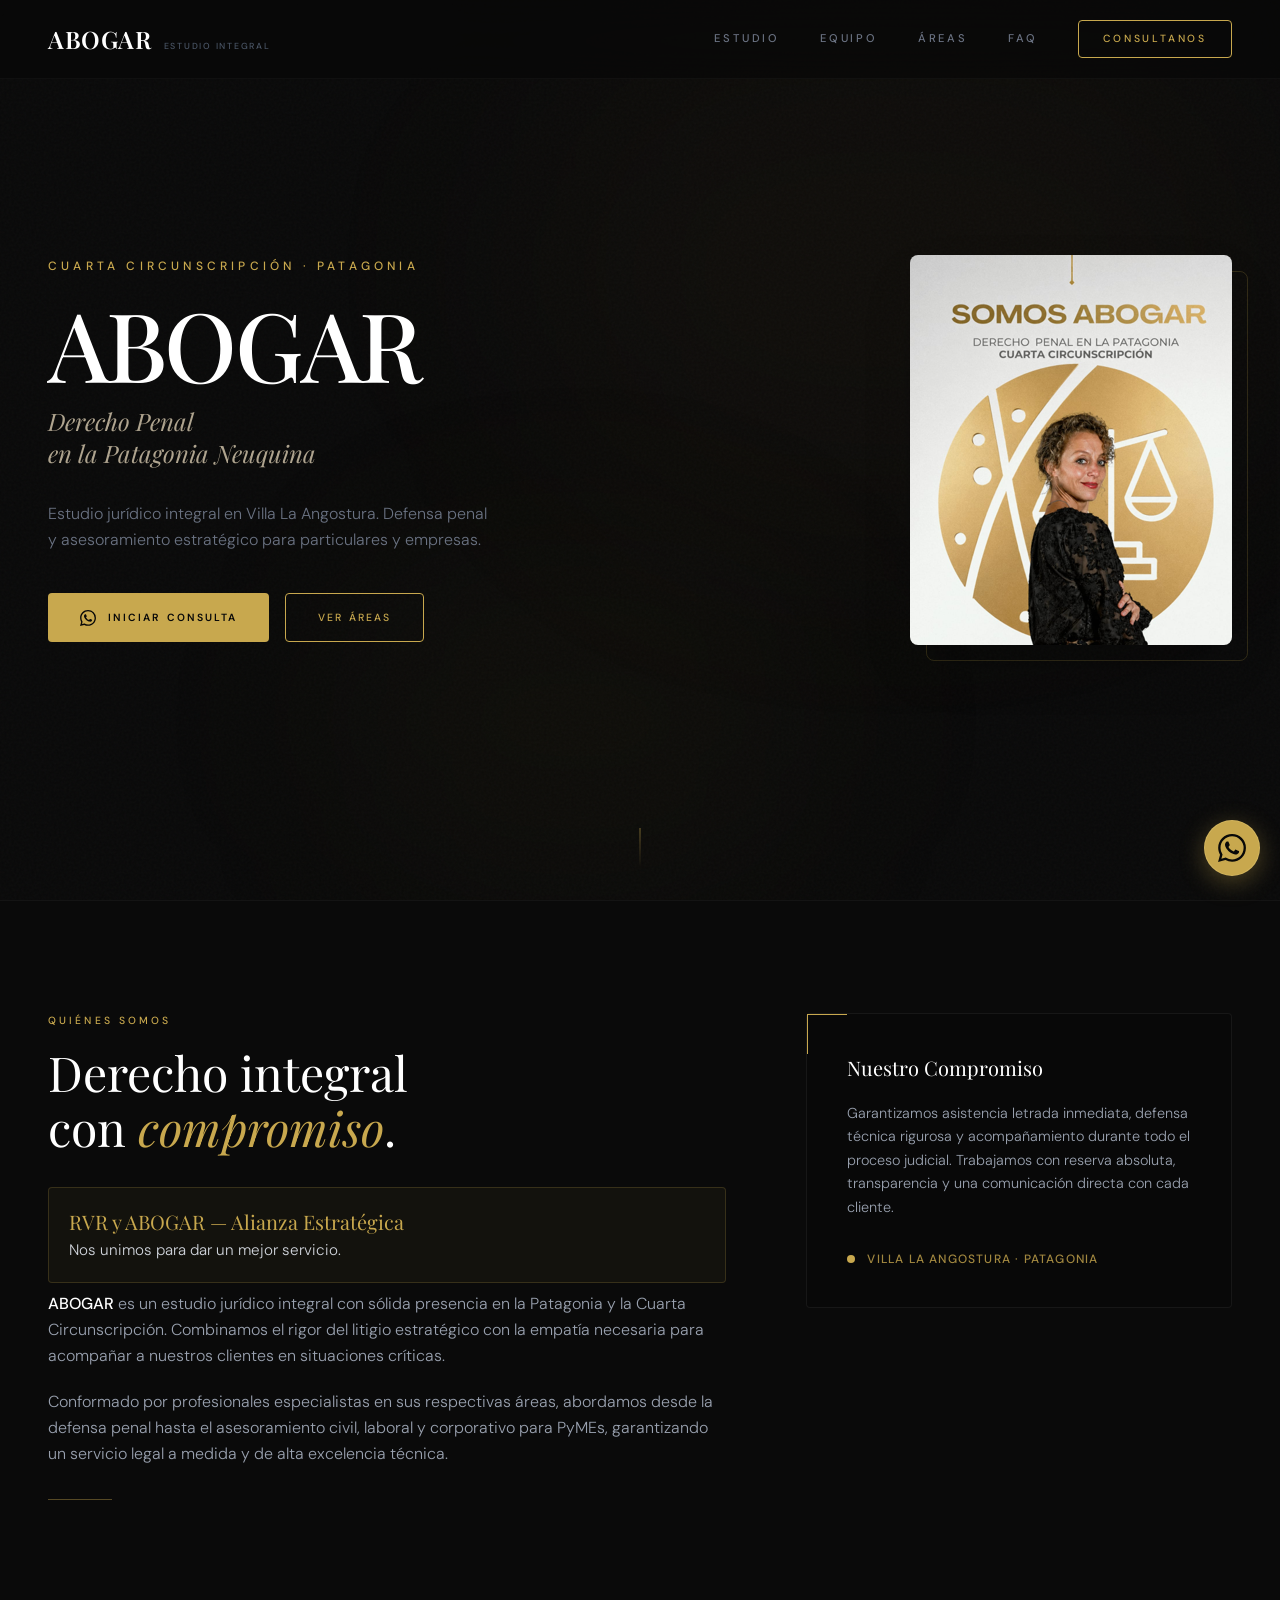
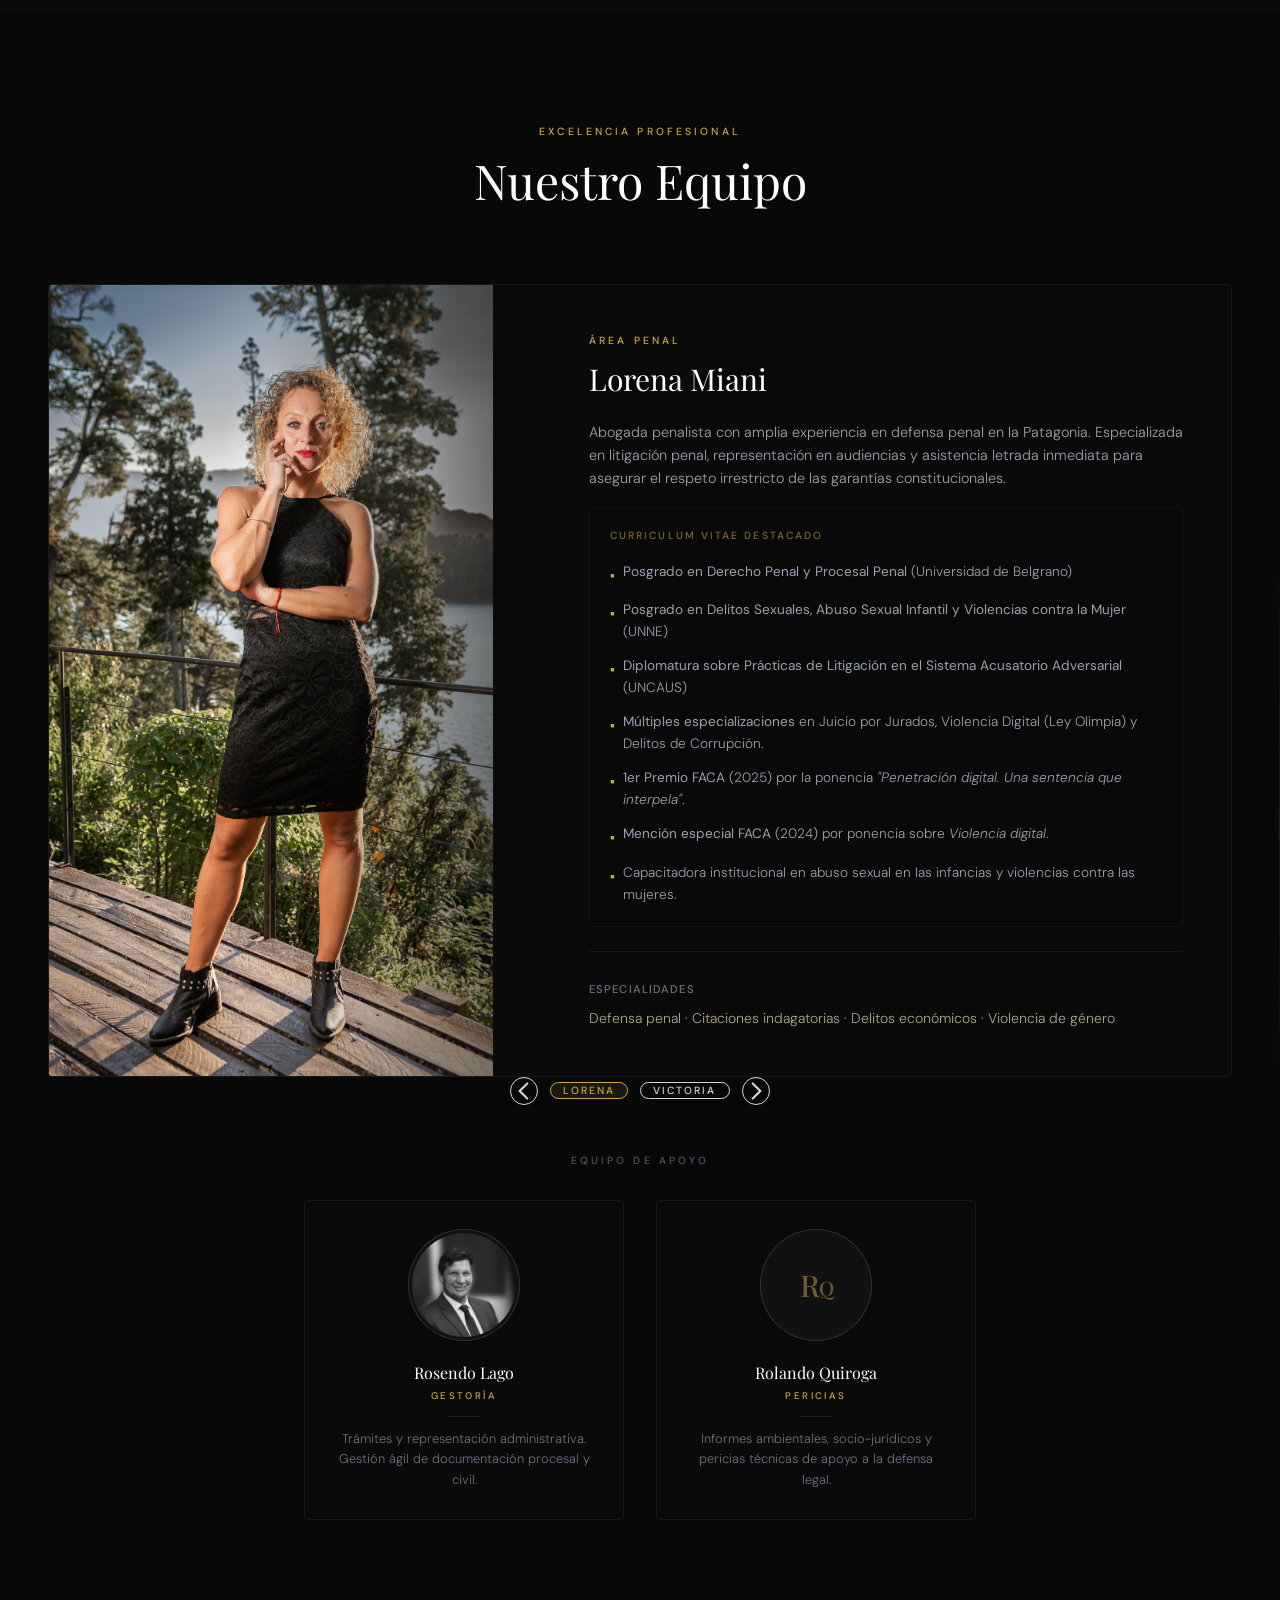
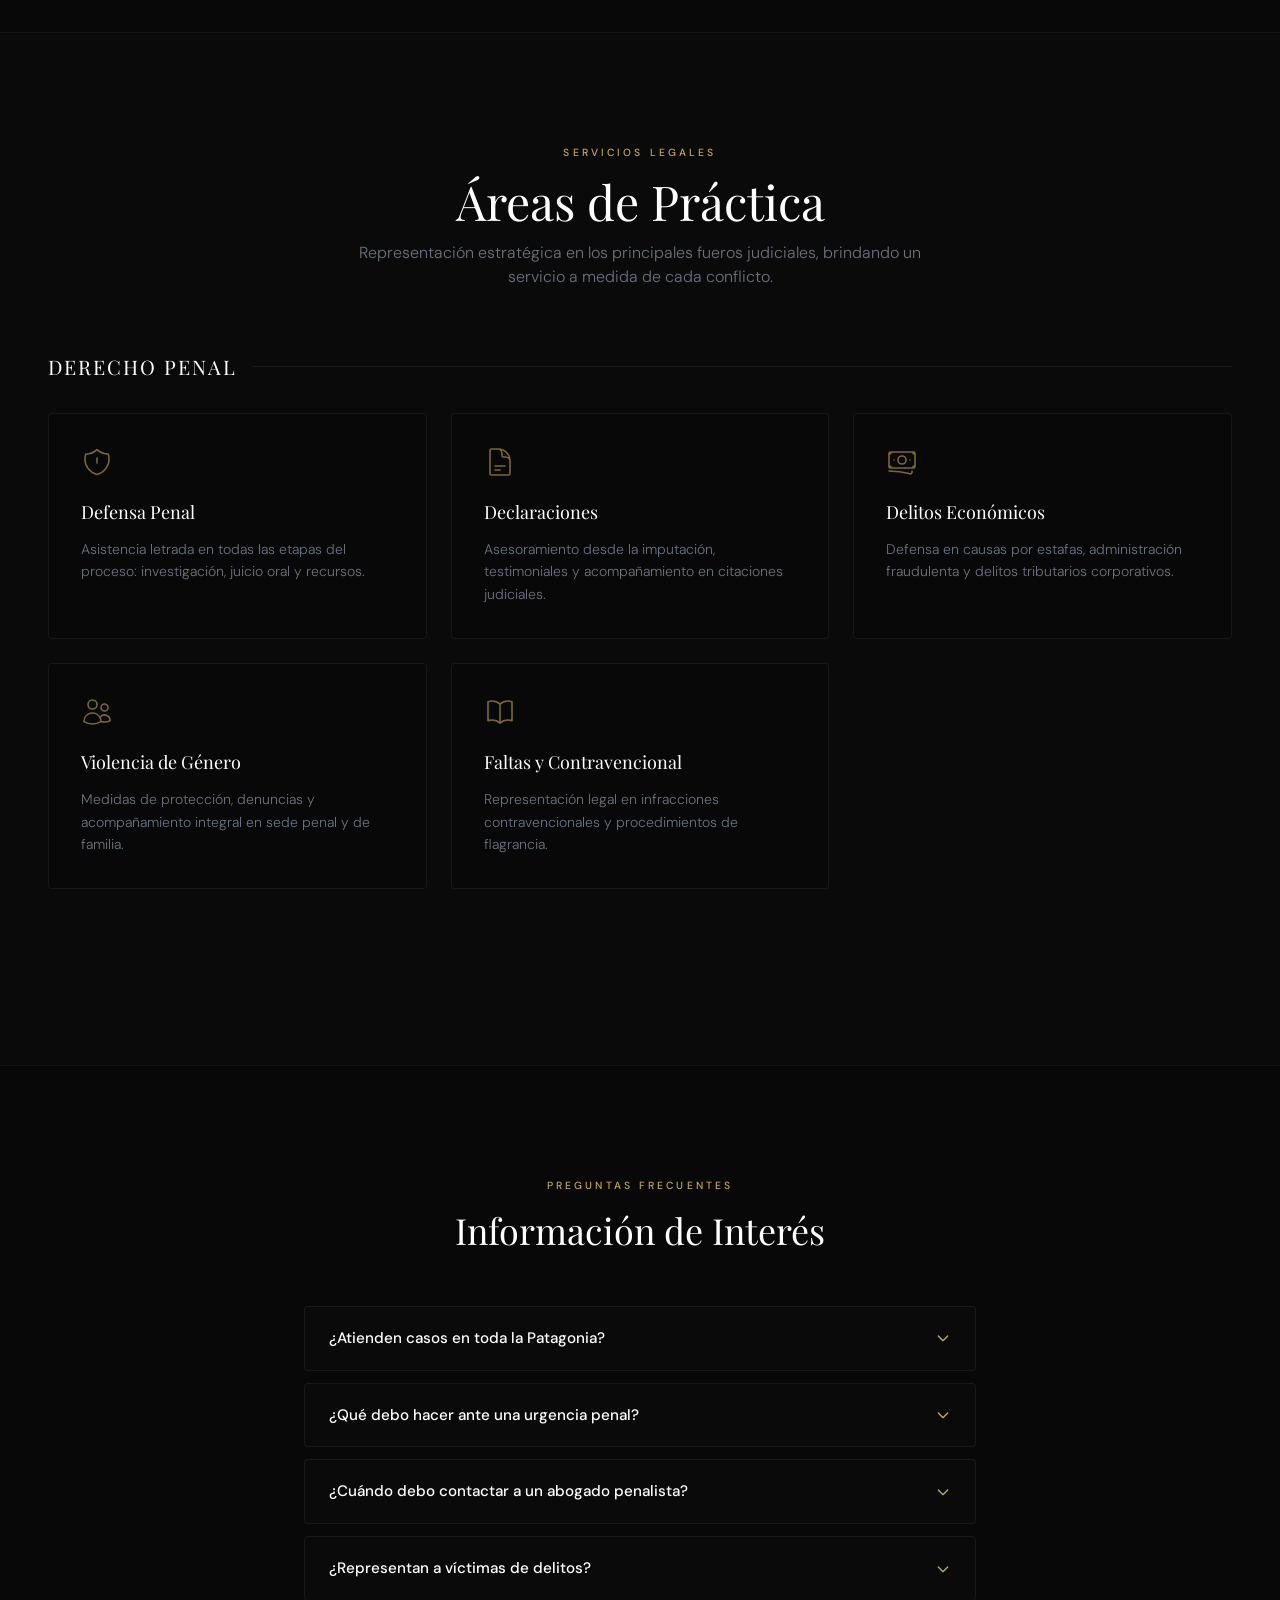
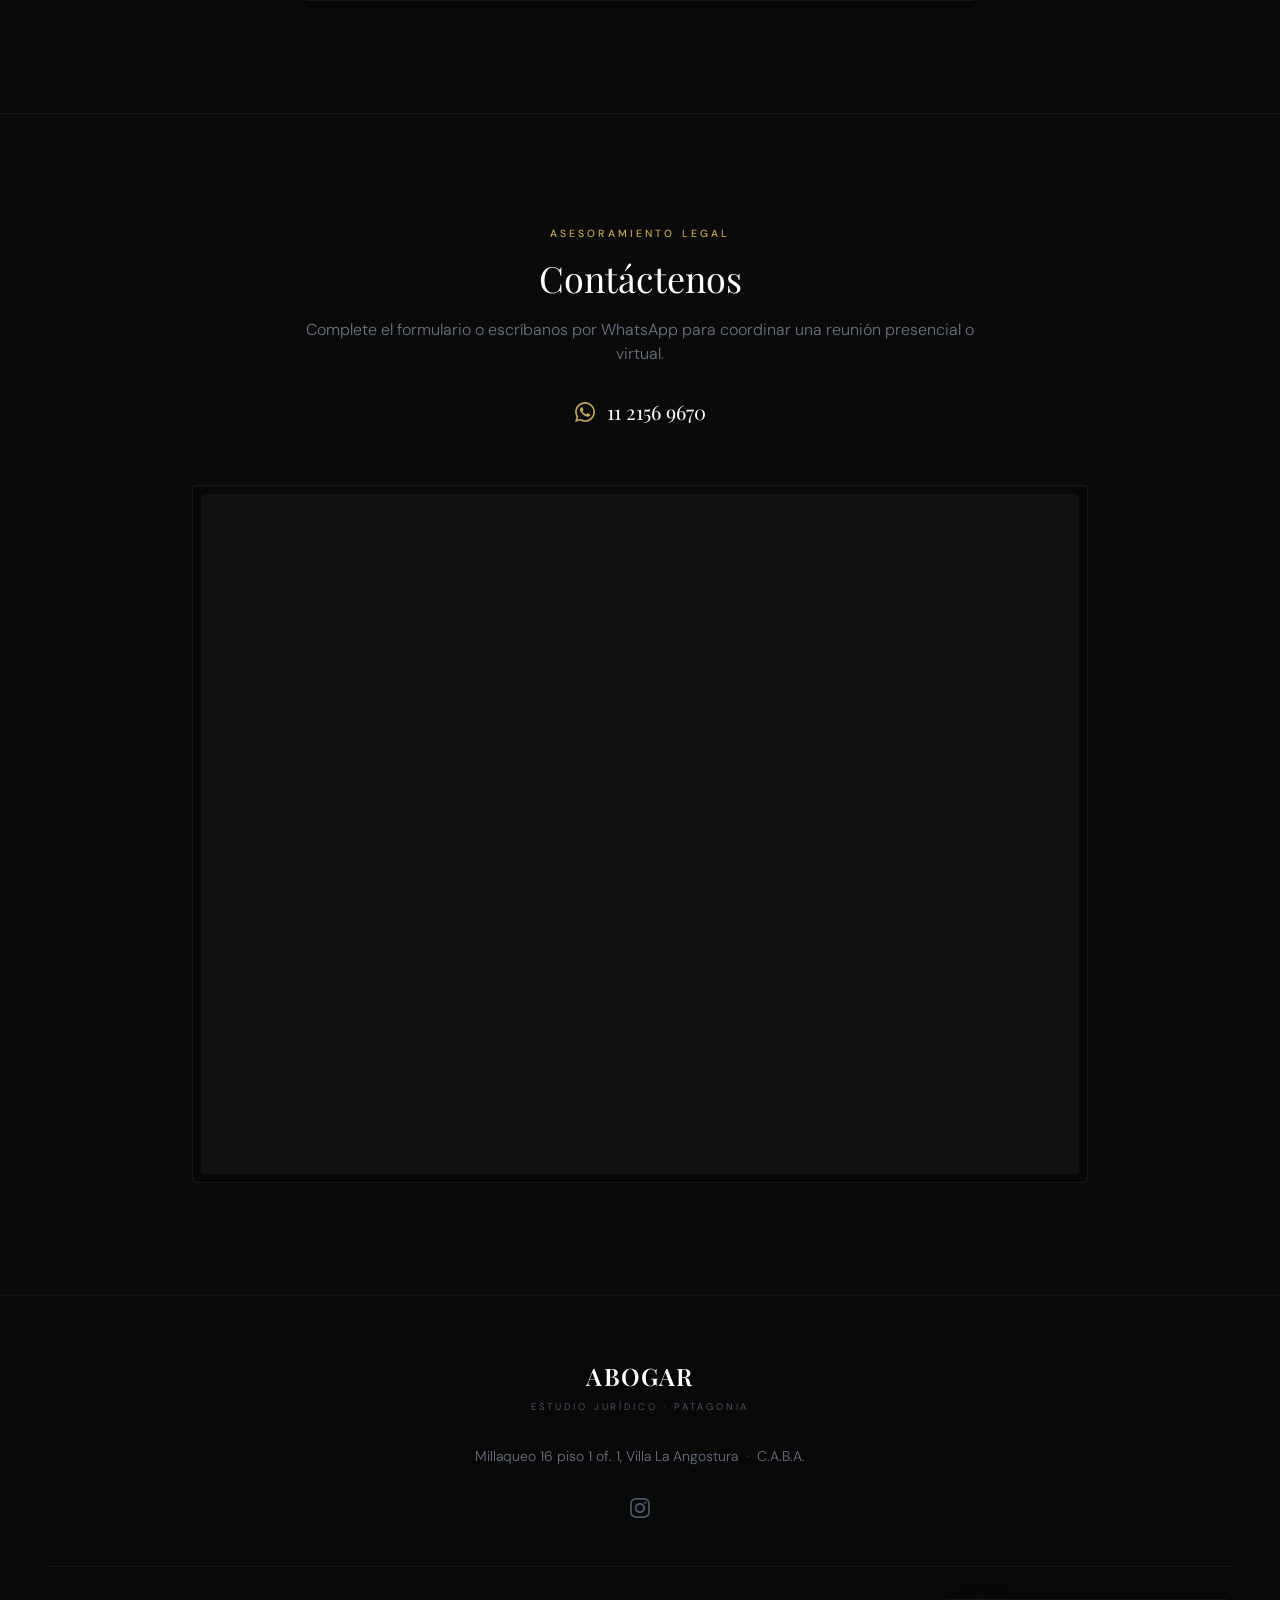
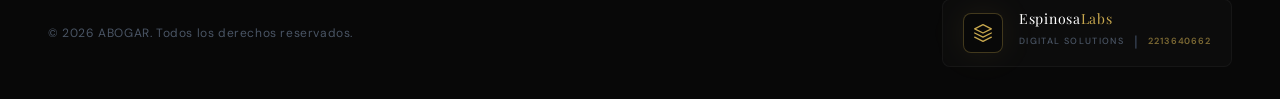
==== commit a98b1582: "re diseño lorena" ====
--- a/index.html
+++ b/index.html
@@ -77,7 +77,7 @@
           ],
           "contactPoint": {
              "@type": "ContactPoint",
-             "telephone": "+541121569670",
+             "telephone": "+5492944166595",
              "contactType": "customer service",
              "email": "rvrestudiojuridico74@gmail.com"
           }
@@ -88,7 +88,7 @@
           "name": "ABOGAR — Derecho Penal, Civil y Laboral en Villa La Angostura",
           "description": "Estudio jurídico en Villa La Angostura, Neuquén. Especialistas en derecho penal, civil, laboral, ART, divorcios, sucesiones y pymes en la Patagonia.",
           "url": "https://www.rvrestudiojuridico.com.ar/",
-          "telephone": "+541121569670",
+          "telephone": "+5492944166595",
           "email": "rvrestudiojuridico74@gmail.com",
           "image": "https://www.rvrestudiojuridico.com.ar/nuevapersona.png",
           "address": {
@@ -141,8 +141,10 @@
     <div class="max-w-7xl mx-auto flex justify-between items-center px-5 sm:px-8 lg:px-12">
       <!-- Logo -->
       <a href="#" class="flex items-baseline gap-1 group">
-        <span class="font-serif text-xl sm:text-2xl font-semibold text-white tracking-wide group-hover:text-gold-400 transition-colors duration-300">ABOGAR</span>
-        <span class="hidden sm:inline text-[0.55rem] uppercase tracking-[0.2em] text-gray-600 font-medium ml-2">Estudio Integral</span>
+        <span
+          class="font-serif text-xl sm:text-2xl font-semibold text-white tracking-wide group-hover:text-gold-400 transition-colors duration-300">ABOGAR</span>
+        <span class="hidden sm:inline text-[0.55rem] uppercase tracking-[0.2em] text-gray-600 font-medium ml-2">Estudio
+          Integral</span>
       </a>
 
       <!-- Desktop Menu -->
@@ -165,11 +167,16 @@
     <!-- Mobile Menu -->
     <div id="mobile-menu"
       class="hidden md:hidden absolute top-full left-0 w-full bg-dark-950/98 backdrop-blur-xl border-b border-white/5 flex flex-col items-center py-8 space-y-1">
-      <a href="#estudio" class="text-gray-400 tracking-[0.2em] uppercase text-xs w-full text-center py-4 nav-link hover:text-white transition-colors">Estudio</a>
-      <a href="#equipo" class="text-gray-400 tracking-[0.2em] uppercase text-xs w-full text-center py-4 nav-link hover:text-white transition-colors">Equipo</a>
-      <a href="#servicios" class="text-gray-400 tracking-[0.2em] uppercase text-xs w-full text-center py-4 nav-link hover:text-white transition-colors">Áreas</a>
-      <a href="#faq" class="text-gray-400 tracking-[0.2em] uppercase text-xs w-full text-center py-4 nav-link hover:text-white transition-colors">FAQ</a>
-      <a href="#contacto" class="text-gold-400 tracking-[0.2em] uppercase text-xs w-full text-center py-4 nav-link font-medium">Contacto</a>
+      <a href="#estudio"
+        class="text-gray-400 tracking-[0.2em] uppercase text-xs w-full text-center py-4 nav-link hover:text-white transition-colors">Estudio</a>
+      <a href="#equipo"
+        class="text-gray-400 tracking-[0.2em] uppercase text-xs w-full text-center py-4 nav-link hover:text-white transition-colors">Equipo</a>
+      <a href="#servicios"
+        class="text-gray-400 tracking-[0.2em] uppercase text-xs w-full text-center py-4 nav-link hover:text-white transition-colors">Áreas</a>
+      <a href="#faq"
+        class="text-gray-400 tracking-[0.2em] uppercase text-xs w-full text-center py-4 nav-link hover:text-white transition-colors">FAQ</a>
+      <a href="#contacto"
+        class="text-gold-400 tracking-[0.2em] uppercase text-xs w-full text-center py-4 nav-link font-medium">Contacto</a>
     </div>
   </nav>
 
@@ -182,37 +189,48 @@
     <section class="relative min-h-[100svh] flex items-stretch bg-dark-950 overflow-hidden">
       <!-- Background subtle noise -->
       <div class="absolute inset-0 noise-bg pointer-events-none z-[1]"></div>
-      
+
       <!-- Abstract gold glow -->
-      <div class="absolute top-0 right-0 w-[60vw] h-[60vh] bg-gold-400/[0.03] rounded-full blur-[120px] pointer-events-none"></div>
-      <div class="absolute bottom-0 left-1/4 w-[40vw] h-[40vh] bg-gold-600/[0.04] rounded-full blur-[100px] pointer-events-none"></div>
-
-      <div class="max-w-7xl mx-auto px-5 sm:px-8 lg:px-12 relative z-10 w-full grid lg:grid-cols-2 gap-8 lg:gap-0 items-center pt-24 pb-12 lg:pt-0 lg:pb-0">
-        
+      <div
+        class="absolute top-0 right-0 w-[60vw] h-[60vh] bg-gold-400/[0.03] rounded-full blur-[120px] pointer-events-none">
+      </div>
+      <div
+        class="absolute bottom-0 left-1/4 w-[40vw] h-[40vh] bg-gold-600/[0.04] rounded-full blur-[100px] pointer-events-none">
+      </div>
+
+      <div
+        class="max-w-7xl mx-auto px-5 sm:px-8 lg:px-12 relative z-10 w-full grid lg:grid-cols-2 gap-8 lg:gap-0 items-center pt-24 pb-12 lg:pt-0 lg:pb-0">
+
         <!-- Left: Text Content -->
         <div class="flex flex-col justify-center order-2 lg:order-1 text-center lg:text-left">
           <div class="animate-fade-in-up">
-            <span class="text-gold-400 text-[0.65rem] sm:text-xs uppercase tracking-[0.35em] font-medium mb-6 block">Cuarta Circunscripción · Patagonia</span>
-          </div>
-          
+            <span
+              class="text-gold-400 text-[0.65rem] sm:text-xs uppercase tracking-[0.35em] font-medium mb-6 block">Cuarta
+              Circunscripción · Patagonia</span>
+          </div>
+
           <h1 class="animate-fade-in-up-delay-1">
-            <span class="font-serif text-5xl sm:text-6xl md:text-7xl lg:text-8xl font-medium text-white leading-[0.95] tracking-tight block mb-3">
+            <span
+              class="font-serif text-5xl sm:text-6xl md:text-7xl lg:text-8xl font-medium text-white leading-[0.95] tracking-tight block mb-3">
               ABOGAR
             </span>
             <span class="font-serif text-lg sm:text-xl md:text-2xl text-gold-200/70 font-light italic block mt-4">
-              Derecho Penal <br class="hidden sm:block">en la Patagonia
+              Derecho Penal <br class="hidden sm:block">en la Patagonia Neuquina
             </span>
           </h1>
 
-          <p class="animate-fade-in-up-delay-2 text-gray-500 text-sm sm:text-base font-light leading-relaxed mt-8 max-w-md mx-auto lg:mx-0">
-            Estudio jurídico integral en Villa La Angostura. Defensa penal y asesoramiento estratégico para particulares y empresas.
+          <p
+            class="animate-fade-in-up-delay-2 text-gray-500 text-sm sm:text-base font-light leading-relaxed mt-8 max-w-md mx-auto lg:mx-0">
+            Estudio jurídico integral en Villa La Angostura. Defensa penal y asesoramiento estratégico para particulares
+            y empresas.
           </p>
 
           <div class="animate-fade-in-up-delay-3 flex flex-col sm:flex-row gap-4 mt-10 justify-center lg:justify-start">
-            <a href="https://wa.me/541121569670" target="_blank" rel="noopener noreferrer"
+            <a href="https://wa.me/5492944166595" target="_blank" rel="noopener noreferrer"
               class="btn-gold-solid px-8 py-4 uppercase tracking-[0.2em] text-[0.65rem] font-semibold rounded-sm inline-flex items-center justify-center gap-3">
               <svg class="w-4 h-4" fill="currentColor" viewBox="0 0 24 24">
-                <path d="M17.472 14.382c-.297-.149-1.758-.867-2.03-.967-.273-.099-.471-.148-.67.15-.197.297-.767.966-.94 1.164-.173.199-.347.223-.644.075-.297-.15-1.255-.463-2.39-1.475-.883-.788-1.48-1.761-1.653-2.059-.173-.297-.018-.458.13-.606.134-.133.298-.347.446-.52.149-.174.198-.298.298-.497.099-.198.05-.371-.025-.52-.075-.149-.669-1.612-.916-2.207-.242-.579-.487-.5-.669-.51a12.8 12.8 0 0 0-.57-.01c-.198 0-.52.074-.792.372-.272.297-1.04 1.016-1.04 2.479 0 1.462 1.065 2.875 1.213 3.074.149.198 2.096 3.2 5.077 4.487.709.306 1.262.489 1.694.625.712.227 1.36.195 1.871.118.571-.085 1.758-.719 2.006-1.413.248-.694.248-1.289.173-1.413-.074-.124-.272-.198-.57-.347m-5.421 7.403h-.004a9.87 9.87 0 0 1-5.031-1.378l-.361-.214-3.741.982.998-3.648-.235-.374a9.86 9.86 0 0 1-1.51-5.26c.001-5.45 4.436-9.884 9.888-9.884 2.64 0 5.122 1.03 6.988 2.898a9.825 9.825 0 0 1 2.893 6.994c-.003 5.45-4.437 9.884-9.885 9.884m8.413-18.297A11.815 11.815 0 0 0 12.05 0C5.495 0 .16 5.335.157 11.892c0 2.096.547 4.142 1.588 5.945L.057 24l6.305-1.654a11.882 11.882 0 0 0 5.683 1.448h.005c6.554 0 11.89-5.335 11.893-11.893a11.821 11.821 0 0 0-3.48-8.413Z"/>
+                <path
+                  d="M17.472 14.382c-.297-.149-1.758-.867-2.03-.967-.273-.099-.471-.148-.67.15-.197.297-.767.966-.94 1.164-.173.199-.347.223-.644.075-.297-.15-1.255-.463-2.39-1.475-.883-.788-1.48-1.761-1.653-2.059-.173-.297-.018-.458.13-.606.134-.133.298-.347.446-.52.149-.174.198-.298.298-.497.099-.198.05-.371-.025-.52-.075-.149-.669-1.612-.916-2.207-.242-.579-.487-.5-.669-.51a12.8 12.8 0 0 0-.57-.01c-.198 0-.52.074-.792.372-.272.297-1.04 1.016-1.04 2.479 0 1.462 1.065 2.875 1.213 3.074.149.198 2.096 3.2 5.077 4.487.709.306 1.262.489 1.694.625.712.227 1.36.195 1.871.118.571-.085 1.758-.719 2.006-1.413.248-.694.248-1.289.173-1.413-.074-.124-.272-.198-.57-.347m-5.421 7.403h-.004a9.87 9.87 0 0 1-5.031-1.378l-.361-.214-3.741.982.998-3.648-.235-.374a9.86 9.86 0 0 1-1.51-5.26c.001-5.45 4.436-9.884 9.888-9.884 2.64 0 5.122 1.03 6.988 2.898a9.825 9.825 0 0 1 2.893 6.994c-.003 5.45-4.437 9.884-9.885 9.884m8.413-18.297A11.815 11.815 0 0 0 12.05 0C5.495 0 .16 5.335.157 11.892c0 2.096.547 4.142 1.588 5.945L.057 24l6.305-1.654a11.882 11.882 0 0 0 5.683 1.448h.005c6.554 0 11.89-5.335 11.893-11.893a11.821 11.821 0 0 0-3.48-8.413Z" />
               </svg>
               Iniciar Consulta
             </a>
@@ -227,8 +245,7 @@
         <div class="flex items-end justify-center lg:justify-end order-1 lg:order-2 relative">
           <div class="relative">
             <div class="absolute -bottom-4 -right-4 w-full h-full border border-gold-400/20 rounded-lg"></div>
-            <img src="nuevapersona.png" 
-              alt="Lorena Miani — Abogada Penalista, ABOGAR Derecho Penal en la Patagonia"
+            <img src="nuevapersona.png" alt="Lorena Miani — Abogada Penalista, ABOGAR Derecho Penal en la Patagonia"
               class="relative z-10 w-full max-w-[380px] sm:max-w-[420px] lg:max-w-[480px] h-auto object-cover rounded-lg shadow-2xl"
               width="480" height="600">
           </div>
@@ -251,7 +268,8 @@
 
           <!-- Left: Intro -->
           <div class="lg:col-span-3" data-aos="fade-up" data-aos-duration="800">
-            <span class="text-gold-400 tracking-[0.3em] text-[0.65rem] uppercase mb-4 block font-medium">Quiénes Somos</span>
+            <span class="text-gold-400 tracking-[0.3em] text-[0.65rem] uppercase mb-4 block font-medium">Quiénes
+              Somos</span>
             <h2 class="text-3xl sm:text-4xl lg:text-5xl font-serif text-white mb-8 leading-[1.15]">
               Derecho integral<br>con <span class="text-gold-400 italic">compromiso</span>.
             </h2>
@@ -263,10 +281,14 @@
                 </p>
               </div>
               <p>
-                <strong class="text-white font-medium">ABOGAR</strong> es un estudio jurídico integral con sólida presencia en la Patagonia y la Cuarta Circunscripción. Combinamos el rigor del litigio estratégico con la empatía necesaria para acompañar a nuestros clientes en situaciones críticas.
+                <strong class="text-white font-medium">ABOGAR</strong> es un estudio jurídico integral con sólida
+                presencia en la Patagonia y la Cuarta Circunscripción. Combinamos el rigor del litigio estratégico con
+                la empatía necesaria para acompañar a nuestros clientes en situaciones críticas.
               </p>
               <p>
-                Conformado por profesionales especialistas en sus respectivas áreas, abordamos desde la defensa penal hasta el asesoramiento civil, laboral y corporativo para PyMEs, garantizando un servicio legal a medida y de alta excelencia técnica.
+                Conformado por profesionales especialistas en sus respectivas áreas, abordamos desde la defensa penal
+                hasta el asesoramiento civil, laboral y corporativo para PyMEs, garantizando un servicio legal a medida
+                y de alta excelencia técnica.
               </p>
             </div>
             <div class="w-16 h-[1px] bg-gold-400/40 mt-8"></div>
@@ -275,16 +297,23 @@
           <!-- Right: Commitment Card -->
           <div class="lg:col-span-2" data-aos="fade-up" data-aos-delay="150">
             <div class="bg-dark-950 p-8 sm:p-10 border border-white/[0.06] relative group card-hover rounded-sm">
-              <div class="absolute top-0 left-0 w-10 h-[1px] bg-gold-400 transition-all duration-500 group-hover:w-full"></div>
-              <div class="absolute top-0 left-0 w-[1px] h-10 bg-gold-400 transition-all duration-500 group-hover:h-full"></div>
+              <div
+                class="absolute top-0 left-0 w-10 h-[1px] bg-gold-400 transition-all duration-500 group-hover:w-full">
+              </div>
+              <div
+                class="absolute top-0 left-0 w-[1px] h-10 bg-gold-400 transition-all duration-500 group-hover:h-full">
+              </div>
 
               <h3 class="text-xl font-serif text-white mb-5">Nuestro Compromiso</h3>
               <p class="text-gray-400 font-light leading-relaxed text-[0.9rem]">
-                Garantizamos asistencia letrada inmediata, defensa técnica rigurosa y acompañamiento durante todo el proceso judicial. Trabajamos con reserva absoluta, transparencia y una comunicación directa con cada cliente.
+                Garantizamos asistencia letrada inmediata, defensa técnica rigurosa y acompañamiento durante todo el
+                proceso judicial. Trabajamos con reserva absoluta, transparencia y una comunicación directa con cada
+                cliente.
               </p>
               <div class="mt-8 flex items-center gap-3">
                 <div class="w-2 h-2 rounded-full bg-gold-400"></div>
-                <span class="text-gold-400/80 text-xs tracking-widest uppercase font-medium">Villa La Angostura · Patagonia</span>
+                <span class="text-gold-400/80 text-xs tracking-widest uppercase font-medium">Villa La Angostura ·
+                  Patagonia</span>
               </div>
             </div>
           </div>
@@ -297,61 +326,175 @@
     <!-- EQUIPO                                  -->
     <!-- ═══════════════════════════════════════ -->
     <section id="equipo" class="py-20 sm:py-28 bg-dark-950 relative overflow-hidden">
-      <div class="absolute right-0 top-1/3 w-px h-1/3 bg-gradient-to-b from-transparent via-gold-400/15 to-transparent hidden lg:block"></div>
+      <div
+        class="absolute right-0 top-1/3 w-px h-1/3 bg-gradient-to-b from-transparent via-gold-400/15 to-transparent hidden lg:block">
+      </div>
 
       <div class="max-w-7xl mx-auto px-5 sm:px-8 lg:px-12">
         <div class="mb-16 sm:mb-20 text-center" data-aos="fade-up">
-          <span class="text-gold-400 tracking-[0.3em] text-[0.65rem] uppercase mb-4 block font-medium">Excelencia Profesional</span>
+          <span class="text-gold-400 tracking-[0.3em] text-[0.65rem] uppercase mb-4 block font-medium">Excelencia
+            Profesional</span>
           <h2 class="text-3xl sm:text-4xl lg:text-5xl font-serif text-white">Nuestro Equipo</h2>
         </div>
 
-        <!-- Lorena Miani: Featured Card (Penal) -->
-        <div class="mb-12" data-aos="fade-up" data-aos-delay="50">
-          <div class="grid md:grid-cols-5 gap-8 lg:gap-12 bg-dark-900 border border-white/[0.06] rounded-sm overflow-hidden card-hover">
-            <!-- Photo -->
-            <div class="md:col-span-2 relative min-h-[320px] md:min-h-0">
-              <img src="nuevapersona.png" alt="Lorena Miani — Abogada Penalista, ABOGAR"
-                class="absolute inset-0 w-full h-full object-cover object-top">
-              <div class="absolute inset-0 bg-gradient-to-t from-dark-900 via-transparent to-transparent md:bg-gradient-to-r md:from-transparent md:via-transparent md:to-dark-900/50"></div>
-            </div>
-            <!-- Bio -->
-            <div class="md:col-span-3 p-8 sm:p-10 lg:p-12 flex flex-col justify-center">
-              <span class="text-gold-400 text-[0.65rem] tracking-[0.3em] uppercase font-medium mb-3 block">Área Penal</span>
-              <h3 class="text-2xl sm:text-3xl font-serif text-white mb-6">Lorena Miani</h3>
-              <div class="space-y-3 text-gray-400 font-light text-[0.9rem] leading-relaxed">
-                <p>Abogada penalista con amplia experiencia en defensa penal en la Patagonia. Especializada en litigación penal, representación en audiencias y asistencia letrada inmediata para asegurar el respeto irrestricto de las garantías constitucionales.</p>
-                <!-- CV placeholder -->
-                <div class="bg-dark-950/50 border border-white/[0.04] rounded-sm p-5 mt-4 max-h-[250px] overflow-y-auto pr-2">
-                  <span class="text-gold-400/60 text-[0.65rem] uppercase tracking-[0.2em] font-medium block mb-4">Curriculum Vitae Destacado</span>
-                  <ul class="text-gray-400 space-y-3 text-[0.85rem]">
-                    <li class="flex items-start gap-2"><span class="text-gold-400 mt-1">▪</span> <span><strong>Posgrado en Derecho Penal y Procesal Penal</strong> (Universidad de Belgrano)</span></li>
-                    <li class="flex items-start gap-2"><span class="text-gold-400 mt-1">▪</span> <span><strong>Posgrado en Delitos Sexuales, Abuso Sexual Infantil y Violencias contra la Mujer</strong> (UNNE)</span></li>
-                    <li class="flex items-start gap-2"><span class="text-gold-400 mt-1">▪</span> <span><strong>Diplomatura sobre Prácticas de Litigación en el Sistema Acusatorio Adversarial</strong> (UNCAUS)</span></li>
-                    <li class="flex items-start gap-2"><span class="text-gold-400 mt-1">▪</span> <span><strong>Múltiples especializaciones</strong> en Juicio por Jurados, Violencia Digital (Ley Olimpia) y Delitos de Corrupción.</span></li>
-                    <li class="flex items-start gap-2"><span class="text-gold-400 mt-1">▪</span> <span><strong>1er Premio FACA</strong> (2025) por la ponencia <em>"Penetración digital. Una sentencia que interpela"</em>.</span></li>
-                    <li class="flex items-start gap-2"><span class="text-gold-400 mt-1">▪</span> <span><strong>Mención especial FACA</strong> (2024) por ponencia sobre <em>Violencia digital</em>.</span></li>
-                    <li class="flex items-start gap-2"><span class="text-gold-400 mt-1">▪</span> <span>Capacitadora institucional en abuso sexual en las infancias y violencias contra las mujeres.</span></li>
-                  </ul>
+        <!-- Carrusel de Abogadas -->
+        <div class="relative mb-12">
+
+          <!-- Viewport (clip) -->
+          <div class="overflow-hidden rounded-sm">
+            <!-- Track que se mueve con transform -->
+            <div id="lawyersTrack" class="flex transition-transform duration-700 ease-in-out">
+
+              <!-- Lorena Miani -->
+              <div class="shrink-0 w-full" data-aos="fade-up" data-aos-delay="50">
+                <div
+                  class="grid md:grid-cols-5 gap-8 lg:gap-12 bg-dark-900 border border-white/[0.06] rounded-sm overflow-hidden card-hover h-full">
+                  <!-- Photo -->
+                  <div class="md:col-span-2 relative min-h-[320px] md:min-h-0">
+                    <img src="Abogar Villa La Angostura en BAJA ©JULIANCAMPOS2026-167.jpg" alt="Lorena Miani — Abogada Penalista, ABOGAR"
+                      class="absolute inset-0 w-full h-full object-cover object-top">
+                    <div
+                      class="absolute inset-0 bg-gradient-to-t from-dark-900 via-transparent to-transparent md:bg-gradient-to-r md:from-transparent md:via-transparent md:to-dark-900/50">
+                    </div>
+                  </div>
+                  <!-- Bio -->
+                  <div class="md:col-span-3 p-8 sm:p-10 lg:p-12 flex flex-col justify-center">
+                    <span class="text-gold-400 text-[0.65rem] tracking-[0.3em] uppercase font-medium mb-3 block">Área
+                      Penal</span>
+                    <h3 class="text-2xl sm:text-3xl font-serif text-white mb-6">Lorena Miani</h3>
+                    <div class="space-y-3 text-gray-400 font-light text-[0.9rem] leading-relaxed">
+                      <p>Abogada penalista con amplia experiencia en defensa penal en la Patagonia. Especializada en
+                        litigación penal, representación en audiencias y asistencia letrada inmediata para asegurar el
+                        respeto irrestricto de las garantías constitucionales.</p>
+                      <!-- CV placeholder -->
+                      <div
+                        class="bg-dark-950/50 border border-white/[0.04] rounded-sm p-5 mt-4 max-h-[250px] overflow-y-auto pr-2 [&::-webkit-scrollbar]:w-[4px] [&::-webkit-scrollbar-track]:bg-transparent [&::-webkit-scrollbar-thumb]:bg-gold-400/30 [&::-webkit-scrollbar-thumb]:rounded-full">
+                      <span
+                        class="text-gold-400/60 text-[0.65rem] uppercase tracking-[0.2em] font-medium block mb-4">Curriculum
+                        Vitae Destacado</span>
+                      <ul class="text-gray-400 space-y-3 text-[0.85rem]">
+                        <li class="flex items-start gap-2"><span class="text-gold-400 mt-1">▪</span>
+                          <span><strong>Posgrado en Derecho Penal y Procesal Penal</strong> (Universidad de
+                            Belgrano)</span></li>
+                        <li class="flex items-start gap-2"><span class="text-gold-400 mt-1">▪</span>
+                          <span><strong>Posgrado en Delitos Sexuales, Abuso Sexual Infantil y Violencias contra la
+                              Mujer</strong> (UNNE)</span></li>
+                        <li class="flex items-start gap-2"><span class="text-gold-400 mt-1">▪</span>
+                          <span><strong>Diplomatura sobre Prácticas de Litigación en el Sistema Acusatorio
+                              Adversarial</strong> (UNCAUS)</span></li>
+                        <li class="flex items-start gap-2"><span class="text-gold-400 mt-1">▪</span>
+                          <span><strong>Múltiples especializaciones</strong> en Juicio por Jurados, Violencia Digital
+                            (Ley Olimpia) y Delitos de Corrupción.</span></li>
+                        <li class="flex items-start gap-2"><span class="text-gold-400 mt-1">▪</span> <span><strong>1er
+                              Premio FACA</strong> (2025) por la ponencia <em>"Penetración digital. Una sentencia que
+                              interpela"</em>.</span></li>
+                        <li class="flex items-start gap-2"><span class="text-gold-400 mt-1">▪</span>
+                          <span><strong>Mención especial FACA</strong> (2024) por ponencia sobre <em>Violencia
+                              digital</em>.</span></li>
+                        <li class="flex items-start gap-2"><span class="text-gold-400 mt-1">▪</span> <span>Capacitadora
+                            institucional en abuso sexual en las infancias y violencias contra las mujeres.</span></li>
+                      </ul>
+                    </div>
+                    </div>
+                    <div class="mt-6 pt-6 border-t border-white/[0.06] mt-auto">
+                      <span
+                        class="text-[0.7rem] text-gray-500 uppercase tracking-widest font-medium">Especialidades</span>
+                      <p class="text-gold-200/70 text-sm mt-2 font-light">Defensa penal · Citaciones indagatorias ·
+                        Delitos económicos · Violencia de género</p>
+                    </div>
+                  </div>
                 </div>
               </div>
-              <div class="mt-6 pt-6 border-t border-white/[0.06]">
-                <span class="text-[0.7rem] text-gray-500 uppercase tracking-widest font-medium">Especialidades</span>
-                <p class="text-gold-200/70 text-sm mt-2 font-light">Defensa penal · Citaciones indagatorias · Delitos económicos · Violencia de género</p>
-              </div>
-            </div>
-          </div>
-        </div>
+
+              <!-- Victoria del Valle Vázquez -->
+              <div class="shrink-0 w-full" data-aos="fade-up" data-aos-delay="100">
+                <div
+                  class="grid md:grid-cols-5 gap-8 lg:gap-12 bg-dark-900 border border-white/[0.06] rounded-sm overflow-hidden card-hover h-full">
+                  <!-- Photo -->
+                  <div class="md:col-span-2 relative min-h-[320px] md:min-h-0">
+                    <img src="nuevapersona2.png" alt="Victoria del Valle Vázquez — Abogada Civil y Laboral, ABOGAR"
+                      class="absolute inset-0 w-full h-full object-cover object-top">
+                    <div
+                      class="absolute inset-0 bg-gradient-to-t from-dark-900 via-transparent to-transparent md:bg-gradient-to-r md:from-transparent md:via-transparent md:to-dark-900/50">
+                    </div>
+                  </div>
+                  <!-- Bio -->
+                  <div class="md:col-span-3 p-8 sm:p-10 lg:p-12 flex flex-col justify-center">
+                    <span class="text-gold-400 text-[0.65rem] tracking-[0.3em] uppercase font-medium mb-3 block">Área
+                      Civil y Laboral</span>
+                    <h3 class="text-2xl sm:text-3xl font-serif text-white mb-6">Victoria del Valle Vázquez</h3>
+                    <div class="space-y-3 text-gray-400 font-light text-[0.9rem] leading-relaxed">
+                      <p>Abogada especializada en Derecho Civil y Laboral. Brinda asesoramiento integral a particulares y
+                        empresas, destacándose en la resolución de conflictos laborales, sucesiones, familia y derecho
+                        corporativo con una visión estratégica y empática.</p>
+                      <div
+                        class="bg-dark-950/50 border border-white/[0.04] rounded-sm p-5 mt-4 max-h-[250px] overflow-y-auto pr-2 [&::-webkit-scrollbar]:w-[4px] [&::-webkit-scrollbar-track]:bg-transparent [&::-webkit-scrollbar-thumb]:bg-gold-400/30 [&::-webkit-scrollbar-thumb]:rounded-full">
+                      <span
+                        class="text-gold-400/60 text-[0.65rem] uppercase tracking-[0.2em] font-medium block mb-4">Formación
+                        Destacada</span>
+                      <ul class="text-gray-400 space-y-3 text-[0.85rem]">
+                        <li class="flex items-start gap-2"><span class="text-gold-400 mt-1">▪</span>
+                          <span><strong>Especialización en Derecho de Familia</strong></span></li>
+                        <li class="flex items-start gap-2"><span class="text-gold-400 mt-1">▪</span>
+                          <span><strong>Posgrado en Derecho Laboral y Relaciones del Trabajo</strong></span></li>
+                        <li class="flex items-start gap-2"><span class="text-gold-400 mt-1">▪</span>
+                          <span><strong>Asesoramiento Corporativo</strong> en PyMEs y empresas de la región</span></li>
+                      </ul>
+                    </div>
+                    </div>
+                    <div class="mt-6 pt-6 border-t border-white/[0.06] mt-auto">
+                      <span
+                        class="text-[0.7rem] text-gray-500 uppercase tracking-widest font-medium">Especialidades</span>
+                      <p class="text-gold-200/70 text-sm mt-2 font-light">Derecho Laboral · ART · Sucesiones · Familia y
+                        Divorcios · Contratos</p>
+                    </div>
+                  </div>
+                </div>
+              </div>
+
+            </div><!-- /track -->
+          </div><!-- /viewport -->
+
+          <!-- Controles: dots + nombre como tabs compactos -->
+          <div class="flex items-center justify-center gap-3 mt-5">
+            <button id="prevLawyer" aria-label="Anterior"
+              class="w-7 h-7 flex items-center justify-center rounded-full border border-white/10 text-white/40 hover:text-gold-400 hover:border-gold-400/50 transition-all duration-200 disabled:opacity-0 disabled:pointer-events-none">
+              <svg class="w-3.5 h-3.5" fill="none" stroke="currentColor" viewBox="0 0 24 24">
+                <path stroke-linecap="round" stroke-linejoin="round" stroke-width="2" d="M15 19l-7-7 7-7"></path>
+              </svg>
+            </button>
+
+            <button class="indicator-lawyer text-[0.65rem] tracking-[0.2em] uppercase font-medium px-3 py-1 rounded-full border transition-all duration-300 bg-gold-400/10 border-gold-400 text-gold-400"
+              data-index="0">Lorena</button>
+            <button class="indicator-lawyer text-[0.65rem] tracking-[0.2em] uppercase font-medium px-3 py-1 rounded-full border transition-all duration-300 border-white/10 text-white/30 hover:text-white/60"
+              data-index="1">Victoria</button>
+
+            <button id="nextLawyer" aria-label="Siguiente"
+              class="w-7 h-7 flex items-center justify-center rounded-full border border-white/10 text-white/40 hover:text-gold-400 hover:border-gold-400/50 transition-all duration-200 disabled:opacity-0 disabled:pointer-events-none">
+              <svg class="w-3.5 h-3.5" fill="none" stroke="currentColor" viewBox="0 0 24 24">
+                <path stroke-linecap="round" stroke-linejoin="round" stroke-width="2" d="M9 5l7 7-7 7"></path>
+              </svg>
+            </button>
+          </div>
+
+        </div>
+
+
 
 
         <!-- Equipo de Apoyo -->
         <div data-aos="fade-up" data-aos-delay="150">
-          <p class="text-center text-gray-600 text-[0.65rem] uppercase tracking-[0.3em] font-medium mb-8">Equipo de apoyo</p>
+          <p class="text-center text-gray-600 text-[0.65rem] uppercase tracking-[0.3em] font-medium mb-8">Equipo de
+            apoyo</p>
         </div>
         <div class="grid grid-cols-1 sm:grid-cols-2 gap-6 lg:gap-8 max-w-2xl mx-auto">
 
           <!-- Rosendo Lago -->
-          <div class="flex flex-col items-center text-center bg-dark-900 border border-white/[0.06] rounded-sm p-7 card-hover" data-aos="fade-up" data-aos-delay="200">
-            <div class="w-24 h-24 md:w-28 md:h-28 rounded-full border border-gold-400/20 p-[3px] mb-5 overflow-hidden bg-dark-800 shrink-0">
+          <div
+            class="flex flex-col items-center text-center bg-dark-900 border border-white/[0.06] rounded-sm p-7 card-hover"
+            data-aos="fade-up" data-aos-delay="200">
+            <div
+              class="w-24 h-24 md:w-28 md:h-28 rounded-full border border-gold-400/20 p-[3px] mb-5 overflow-hidden bg-dark-800 shrink-0">
               <img src="WhatsApp%20Image%202026-03-14%20at%2016.16.38.jpeg" alt="Rosendo Lago — Gestoría, ABOGAR"
                 class="w-full h-full object-cover object-top rounded-full grayscale hover:grayscale-0 transition-all duration-500"
                 onerror="this.style.display='none'">
@@ -365,8 +508,11 @@
           </div>
 
           <!-- Rolando Quiroga -->
-          <div class="flex flex-col items-center text-center bg-dark-900 border border-white/[0.06] rounded-sm p-7 card-hover" data-aos="fade-up" data-aos-delay="250">
-            <div class="w-24 h-24 md:w-28 md:h-28 rounded-full border border-gold-400/20 p-[3px] mb-5 bg-dark-800 flex flex-col items-center justify-center shrink-0">
+          <div
+            class="flex flex-col items-center text-center bg-dark-900 border border-white/[0.06] rounded-sm p-7 card-hover"
+            data-aos="fade-up" data-aos-delay="250">
+            <div
+              class="w-24 h-24 md:w-28 md:h-28 rounded-full border border-gold-400/20 p-[3px] mb-5 bg-dark-800 flex flex-col items-center justify-center shrink-0">
               <div class="flex items-end justify-center font-serif text-gold-400/50 font-medium leading-none">
                 <span class="text-3xl">R</span>
                 <span class="text-xl -mx-[0.05em] mb-[0.05em]">Q</span>
@@ -391,10 +537,12 @@
       <div class="max-w-7xl mx-auto px-5 sm:px-8 lg:px-12">
 
         <div class="text-center mb-16" data-aos="fade-up">
-          <span class="text-gold-400 tracking-[0.3em] text-[0.65rem] uppercase mb-4 block font-medium">Servicios Legales</span>
+          <span class="text-gold-400 tracking-[0.3em] text-[0.65rem] uppercase mb-4 block font-medium">Servicios
+            Legales</span>
           <h2 class="text-3xl sm:text-4xl lg:text-5xl font-serif text-white mb-4">Áreas de Práctica</h2>
           <p class="text-gray-500 font-light max-w-xl mx-auto">
-            Representación estratégica en los principales fueros judiciales, brindando un servicio a medida de cada conflicto.
+            Representación estratégica en los principales fueros judiciales, brindando un servicio a medida de cada
+            conflicto.
           </p>
         </div>
 
@@ -406,49 +554,84 @@
           </div>
           <div class="grid grid-cols-1 sm:grid-cols-2 lg:grid-cols-3 gap-5 lg:gap-6">
             <!-- Defensa penal -->
-            <div class="group bg-dark-950 border border-white/[0.06] rounded-sm p-8 card-hover relative overflow-hidden" data-aos="fade-up" data-aos-delay="0">
-              <div class="absolute top-0 left-0 w-0 h-[2px] bg-gold-400 transition-all duration-500 group-hover:w-full"></div>
+            <div class="group bg-dark-950 border border-white/[0.06] rounded-sm p-8 card-hover relative overflow-hidden"
+              data-aos="fade-up" data-aos-delay="0">
+              <div class="absolute top-0 left-0 w-0 h-[2px] bg-gold-400 transition-all duration-500 group-hover:w-full">
+              </div>
               <div class="text-gold-400/60 mb-5">
-                <svg class="w-8 h-8" fill="none" stroke="currentColor" stroke-width="1.2" viewBox="0 0 24 24"><path stroke-linecap="round" stroke-linejoin="round" d="M12 9v3.75m0-10.036A11.959 11.959 0 0 1 3.598 6 11.99 11.99 0 0 0 3 9.749c0 5.592 3.824 10.29 9 11.623 5.176-1.332 9-6.03 9-11.622 0-1.31-.21-2.571-.598-3.751h-.152c-3.196 0-6.1-1.248-8.25-3.285Z"/></svg>
-              </div>
-              <h4 class="text-white font-serif text-lg mb-3 group-hover:text-gold-200 transition-colors">Defensa Penal</h4>
-              <p class="text-gray-500 font-light text-sm leading-relaxed">Asistencia letrada en todas las etapas del proceso: investigación, juicio oral y recursos.</p>
+                <svg class="w-8 h-8" fill="none" stroke="currentColor" stroke-width="1.2" viewBox="0 0 24 24">
+                  <path stroke-linecap="round" stroke-linejoin="round"
+                    d="M12 9v3.75m0-10.036A11.959 11.959 0 0 1 3.598 6 11.99 11.99 0 0 0 3 9.749c0 5.592 3.824 10.29 9 11.623 5.176-1.332 9-6.03 9-11.622 0-1.31-.21-2.571-.598-3.751h-.152c-3.196 0-6.1-1.248-8.25-3.285Z" />
+                </svg>
+              </div>
+              <h4 class="text-white font-serif text-lg mb-3 group-hover:text-gold-200 transition-colors">Defensa Penal
+              </h4>
+              <p class="text-gray-500 font-light text-sm leading-relaxed">Asistencia letrada en todas las etapas del
+                proceso: investigación, juicio oral y recursos.</p>
             </div>
             <!-- Declaraciones y citaciones -->
-            <div class="group bg-dark-950 border border-white/[0.06] rounded-sm p-8 card-hover relative overflow-hidden" data-aos="fade-up" data-aos-delay="50">
-              <div class="absolute top-0 left-0 w-0 h-[2px] bg-gold-400 transition-all duration-500 group-hover:w-full"></div>
+            <div class="group bg-dark-950 border border-white/[0.06] rounded-sm p-8 card-hover relative overflow-hidden"
+              data-aos="fade-up" data-aos-delay="50">
+              <div class="absolute top-0 left-0 w-0 h-[2px] bg-gold-400 transition-all duration-500 group-hover:w-full">
+              </div>
               <div class="text-gold-400/60 mb-5">
-                <svg class="w-8 h-8" fill="none" stroke="currentColor" stroke-width="1.2" viewBox="0 0 24 24"><path stroke-linecap="round" stroke-linejoin="round" d="M19.5 14.25v-2.625a3.375 3.375 0 0 0-3.375-3.375h-1.5A1.125 1.125 0 0 1 13.5 7.125v-1.5a3.375 3.375 0 0 0-3.375-3.375H8.25m0 12.75h7.5m-7.5 3H12M10.5 2.25H5.625c-.621 0-1.125.504-1.125 1.125v17.25c0 .621.504 1.125 1.125 1.125h12.75c.621 0 1.125-.504 1.125-1.125V11.25a9 9 0 0 0-9-9Z"/></svg>
-              </div>
-              <h4 class="text-white font-serif text-lg mb-3 group-hover:text-gold-200 transition-colors">Declaraciones</h4>
-              <p class="text-gray-500 font-light text-sm leading-relaxed">Asesoramiento previo a indagatorias, testimoniales y acompañamiento en citaciones judiciales.</p>
+                <svg class="w-8 h-8" fill="none" stroke="currentColor" stroke-width="1.2" viewBox="0 0 24 24">
+                  <path stroke-linecap="round" stroke-linejoin="round"
+                    d="M19.5 14.25v-2.625a3.375 3.375 0 0 0-3.375-3.375h-1.5A1.125 1.125 0 0 1 13.5 7.125v-1.5a3.375 3.375 0 0 0-3.375-3.375H8.25m0 12.75h7.5m-7.5 3H12M10.5 2.25H5.625c-.621 0-1.125.504-1.125 1.125v17.25c0 .621.504 1.125 1.125 1.125h12.75c.621 0 1.125-.504 1.125-1.125V11.25a9 9 0 0 0-9-9Z" />
+                </svg>
+              </div>
+              <h4 class="text-white font-serif text-lg mb-3 group-hover:text-gold-200 transition-colors">Declaraciones
+              </h4>
+              <p class="text-gray-500 font-light text-sm leading-relaxed">Asesoramiento desde la imputación,
+                testimoniales y acompañamiento en citaciones judiciales.</p>
             </div>
             <!-- Delitos económicos -->
-            <div class="group bg-dark-950 border border-white/[0.06] rounded-sm p-8 card-hover relative overflow-hidden" data-aos="fade-up" data-aos-delay="100">
-              <div class="absolute top-0 left-0 w-0 h-[2px] bg-gold-400 transition-all duration-500 group-hover:w-full"></div>
+            <div class="group bg-dark-950 border border-white/[0.06] rounded-sm p-8 card-hover relative overflow-hidden"
+              data-aos="fade-up" data-aos-delay="100">
+              <div class="absolute top-0 left-0 w-0 h-[2px] bg-gold-400 transition-all duration-500 group-hover:w-full">
+              </div>
               <div class="text-gold-400/60 mb-5">
-                <svg class="w-8 h-8" fill="none" stroke="currentColor" stroke-width="1.2" viewBox="0 0 24 24"><path stroke-linecap="round" stroke-linejoin="round" d="M2.25 18.75a60.07 60.07 0 0 1 15.797 2.101c.727.198 1.453-.342 1.453-1.096V18.75M3.75 4.5v.75A.75.75 0 0 1 3 6h-.75m0 0v-.375c0-.621.504-1.125 1.125-1.125H20.25M2.25 6v9m18-10.5v.75c0 .414.336.75.75.75h.75m-1.5-1.5h.375c.621 0 1.125.504 1.125 1.125v9.75c0 .621-.504 1.125-1.125 1.125h-.375m1.5-1.5H21a.75.75 0 0 0-.75.75v.75m0 0H3.75m0 0h-.375a1.125 1.125 0 0 1-1.125-1.125V15m1.5 1.5v-.75A.75.75 0 0 0 3 15h-.75M15 10.5a3 3 0 1 1-6 0 3 3 0 0 1 6 0Zm3 0h.008v.008H18V10.5Zm-12 0h.008v.008H6V10.5Z"/></svg>
-              </div>
-              <h4 class="text-white font-serif text-lg mb-3 group-hover:text-gold-200 transition-colors">Delitos Económicos</h4>
-              <p class="text-gray-500 font-light text-sm leading-relaxed">Defensa en causas por estafas, administración fraudulenta y delitos tributarios corporativos.</p>
+                <svg class="w-8 h-8" fill="none" stroke="currentColor" stroke-width="1.2" viewBox="0 0 24 24">
+                  <path stroke-linecap="round" stroke-linejoin="round"
+                    d="M2.25 18.75a60.07 60.07 0 0 1 15.797 2.101c.727.198 1.453-.342 1.453-1.096V18.75M3.75 4.5v.75A.75.75 0 0 1 3 6h-.75m0 0v-.375c0-.621.504-1.125 1.125-1.125H20.25M2.25 6v9m18-10.5v.75c0 .414.336.75.75.75h.75m-1.5-1.5h.375c.621 0 1.125.504 1.125 1.125v9.75c0 .621-.504 1.125-1.125 1.125h-.375m1.5-1.5H21a.75.75 0 0 0-.75.75v.75m0 0H3.75m0 0h-.375a1.125 1.125 0 0 1-1.125-1.125V15m1.5 1.5v-.75A.75.75 0 0 0 3 15h-.75M15 10.5a3 3 0 1 1-6 0 3 3 0 0 1 6 0Zm3 0h.008v.008H18V10.5Zm-12 0h.008v.008H6V10.5Z" />
+                </svg>
+              </div>
+              <h4 class="text-white font-serif text-lg mb-3 group-hover:text-gold-200 transition-colors">Delitos
+                Económicos</h4>
+              <p class="text-gray-500 font-light text-sm leading-relaxed">Defensa en causas por estafas, administración
+                fraudulenta y delitos tributarios corporativos.</p>
             </div>
             <!-- Violencia de género -->
-            <div class="group bg-dark-950 border border-white/[0.06] rounded-sm p-8 card-hover relative overflow-hidden" data-aos="fade-up" data-aos-delay="150">
-              <div class="absolute top-0 left-0 w-0 h-[2px] bg-gold-400 transition-all duration-500 group-hover:w-full"></div>
+            <div class="group bg-dark-950 border border-white/[0.06] rounded-sm p-8 card-hover relative overflow-hidden"
+              data-aos="fade-up" data-aos-delay="150">
+              <div class="absolute top-0 left-0 w-0 h-[2px] bg-gold-400 transition-all duration-500 group-hover:w-full">
+              </div>
               <div class="text-gold-400/60 mb-5">
-                <svg class="w-8 h-8" fill="none" stroke="currentColor" stroke-width="1.2" viewBox="0 0 24 24"><path stroke-linecap="round" stroke-linejoin="round" d="M15 19.128a9.38 9.38 0 0 0 2.625.372 9.337 9.337 0 0 0 4.121-.952 4.125 4.125 0 0 0-7.533-2.493M15 19.128v-.003c0-1.113-.285-2.16-.786-3.07M15 19.128v.106A12.318 12.318 0 0 1 8.624 21c-2.331 0-4.512-.645-6.374-1.766l-.001-.109a6.375 6.375 0 0 1 11.964-3.07M12 6.375a3.375 3.375 0 1 1-6.75 0 3.375 3.375 0 0 1 6.75 0Zm8.25 2.25a2.625 2.625 0 1 1-5.25 0 2.625 2.625 0 0 1 5.25 0Z"/></svg>
-              </div>
-              <h4 class="text-white font-serif text-lg mb-3 group-hover:text-gold-200 transition-colors">Violencia de Género</h4>
-              <p class="text-gray-500 font-light text-sm leading-relaxed">Medidas de protección, denuncias y acompañamiento integral en sede penal y de familia.</p>
+                <svg class="w-8 h-8" fill="none" stroke="currentColor" stroke-width="1.2" viewBox="0 0 24 24">
+                  <path stroke-linecap="round" stroke-linejoin="round"
+                    d="M15 19.128a9.38 9.38 0 0 0 2.625.372 9.337 9.337 0 0 0 4.121-.952 4.125 4.125 0 0 0-7.533-2.493M15 19.128v-.003c0-1.113-.285-2.16-.786-3.07M15 19.128v.106A12.318 12.318 0 0 1 8.624 21c-2.331 0-4.512-.645-6.374-1.766l-.001-.109a6.375 6.375 0 0 1 11.964-3.07M12 6.375a3.375 3.375 0 1 1-6.75 0 3.375 3.375 0 0 1 6.75 0Zm8.25 2.25a2.625 2.625 0 1 1-5.25 0 2.625 2.625 0 0 1 5.25 0Z" />
+                </svg>
+              </div>
+              <h4 class="text-white font-serif text-lg mb-3 group-hover:text-gold-200 transition-colors">Violencia de
+                Género</h4>
+              <p class="text-gray-500 font-light text-sm leading-relaxed">Medidas de protección, denuncias y
+                acompañamiento integral en sede penal y de familia.</p>
             </div>
             <!-- Faltas y contravencional -->
-            <div class="group bg-dark-950 border border-white/[0.06] rounded-sm p-8 card-hover relative overflow-hidden" data-aos="fade-up" data-aos-delay="200">
-              <div class="absolute top-0 left-0 w-0 h-[2px] bg-gold-400 transition-all duration-500 group-hover:w-full"></div>
+            <div class="group bg-dark-950 border border-white/[0.06] rounded-sm p-8 card-hover relative overflow-hidden"
+              data-aos="fade-up" data-aos-delay="200">
+              <div class="absolute top-0 left-0 w-0 h-[2px] bg-gold-400 transition-all duration-500 group-hover:w-full">
+              </div>
               <div class="text-gold-400/60 mb-5">
-                <svg class="w-8 h-8" fill="none" stroke="currentColor" stroke-width="1.2" viewBox="0 0 24 24"><path stroke-linecap="round" stroke-linejoin="round" d="M12 6.042A8.967 8.967 0 0 0 6 3.75c-1.052 0-2.062.18-3 .512v14.25A8.987 8.987 0 0 1 6 18c2.305 0 4.408.867 6 2.292m0-14.25a8.966 8.966 0 0 1 6-2.292c1.052 0 2.062.18 3 .512v14.25A8.987 8.987 0 0 0 18 18a8.967 8.967 0 0 0-6 2.292m0-14.25v14.25"/></svg>
-              </div>
-              <h4 class="text-white font-serif text-lg mb-3 group-hover:text-gold-200 transition-colors">Faltas y Contravencional</h4>
-              <p class="text-gray-500 font-light text-sm leading-relaxed">Representación legal en infracciones contravencionales y procedimientos de flagrancia.</p>
+                <svg class="w-8 h-8" fill="none" stroke="currentColor" stroke-width="1.2" viewBox="0 0 24 24">
+                  <path stroke-linecap="round" stroke-linejoin="round"
+                    d="M12 6.042A8.967 8.967 0 0 0 6 3.75c-1.052 0-2.062.18-3 .512v14.25A8.987 8.987 0 0 1 6 18c2.305 0 4.408.867 6 2.292m0-14.25a8.966 8.966 0 0 1 6-2.292c1.052 0 2.062.18 3 .512v14.25A8.987 8.987 0 0 0 18 18a8.967 8.967 0 0 0-6 2.292m0-14.25v14.25" />
+                </svg>
+              </div>
+              <h4 class="text-white font-serif text-lg mb-3 group-hover:text-gold-200 transition-colors">Faltas y
+                Contravencional</h4>
+              <p class="text-gray-500 font-light text-sm leading-relaxed">Representación legal en infracciones
+                contravencionales y procedimientos de flagrancia.</p>
             </div>
           </div>
         </div>
@@ -463,80 +646,95 @@
     <section id="faq" class="py-20 sm:py-28 bg-dark-950 relative">
       <div class="max-w-3xl mx-auto px-5 sm:px-8 lg:px-12">
         <div class="text-center mb-14" data-aos="fade-up">
-          <span class="text-gold-400 tracking-[0.3em] text-[0.65rem] uppercase mb-4 block font-medium">Preguntas Frecuentes</span>
+          <span class="text-gold-400 tracking-[0.3em] text-[0.65rem] uppercase mb-4 block font-medium">Preguntas
+            Frecuentes</span>
           <h2 class="text-3xl sm:text-4xl font-serif text-white">Información de Interés</h2>
         </div>
 
         <div class="space-y-3">
 
           <!-- FAQ 1 -->
-          <article class="accordion-item bg-dark-900 border border-white/[0.06] rounded-sm overflow-hidden" data-aos="fade-up" data-aos-delay="0">
+          <article class="accordion-item bg-dark-900 border border-white/[0.06] rounded-sm overflow-hidden"
+            data-aos="fade-up" data-aos-delay="0">
             <button onclick="toggleAccordion(this)"
               class="w-full text-left px-6 py-5 flex justify-between items-center focus:outline-none hover:bg-white/[0.02] transition-colors"
               aria-expanded="false">
               <h3 class="font-medium text-white text-[0.95rem] pr-6">¿Atienden casos en toda la Patagonia?</h3>
-              <svg class="w-4 h-4 text-gold-400 transform transition-transform duration-300 pointer-events-none shrink-0"
+              <svg
+                class="w-4 h-4 text-gold-400 transform transition-transform duration-300 pointer-events-none shrink-0"
                 fill="none" stroke="currentColor" viewBox="0 0 24 24">
                 <path stroke-linecap="round" stroke-linejoin="round" stroke-width="2" d="M19 9l-7 7-7-7"></path>
               </svg>
             </button>
             <div class="accordion-content max-h-0 overflow-hidden transition-all duration-300 ease-in-out">
               <div class="px-6 pb-5 text-gray-400 font-light text-sm leading-relaxed">
-                Sí, <strong class="text-gray-300 font-normal">ABOGAR</strong> tiene sede en <strong>Villa La Angostura, Neuquén</strong>, y actuamos con frecuencia en toda la Cuarta Circunscripción y zonas aledañas de la Patagonia.
+                Sí, <strong class="text-gray-300 font-normal">ABOGAR</strong> tiene sede en <strong>Villa La Angostura,
+                  Neuquén</strong>, y actuamos con frecuencia en toda la Cuarta Circunscripción y zonas aledañas de la
+                Patagonia.
               </div>
             </div>
           </article>
 
           <!-- FAQ 2 -->
-          <article class="accordion-item bg-dark-900 border border-white/[0.06] rounded-sm overflow-hidden" data-aos="fade-up" data-aos-delay="50">
+          <article class="accordion-item bg-dark-900 border border-white/[0.06] rounded-sm overflow-hidden"
+            data-aos="fade-up" data-aos-delay="50">
             <button onclick="toggleAccordion(this)"
               class="w-full text-left px-6 py-5 flex justify-between items-center focus:outline-none hover:bg-white/[0.02] transition-colors"
               aria-expanded="false">
               <h3 class="font-medium text-white text-[0.95rem] pr-6">¿Qué debo hacer ante una urgencia penal?</h3>
-              <svg class="w-4 h-4 text-gold-400 transform transition-transform duration-300 pointer-events-none shrink-0"
+              <svg
+                class="w-4 h-4 text-gold-400 transform transition-transform duration-300 pointer-events-none shrink-0"
                 fill="none" stroke="currentColor" viewBox="0 0 24 24">
                 <path stroke-linecap="round" stroke-linejoin="round" stroke-width="2" d="M19 9l-7 7-7-7"></path>
               </svg>
             </button>
             <div class="accordion-content max-h-0 overflow-hidden transition-all duration-300 ease-in-out">
               <div class="px-6 pb-5 text-gray-400 font-light text-sm leading-relaxed">
-                <strong class="text-gray-300 font-normal">No declare sin abogado.</strong> Ante cualquier citación o detención, es vital el asesoramiento legal inmediato. Comuníquese por WhatsApp para orientación urgente y protección de sus derechos y garantías.
+                <strong class="text-gray-300 font-normal">No declare sin abogado.</strong> Ante cualquier citación o
+                detención, es vital el asesoramiento legal inmediato. Comuníquese por WhatsApp para orientación urgente
+                y protección de sus derechos y garantías.
               </div>
             </div>
           </article>
 
           <!-- FAQ 3 -->
-          <article class="accordion-item bg-dark-900 border border-white/[0.06] rounded-sm overflow-hidden" data-aos="fade-up" data-aos-delay="100">
+          <article class="accordion-item bg-dark-900 border border-white/[0.06] rounded-sm overflow-hidden"
+            data-aos="fade-up" data-aos-delay="100">
             <button onclick="toggleAccordion(this)"
               class="w-full text-left px-6 py-5 flex justify-between items-center focus:outline-none hover:bg-white/[0.02] transition-colors"
               aria-expanded="false">
-              <h3 class="font-medium text-white text-[0.95rem] pr-6">¿Cómo inicio un reclamo laboral o por accidente de ART?</h3>
-              <svg class="w-4 h-4 text-gold-400 transform transition-transform duration-300 pointer-events-none shrink-0"
+              <h3 class="font-medium text-white text-[0.95rem] pr-6">¿Cuándo debo contactar a un abogado penalista?</h3>
+              <svg
+                class="w-4 h-4 text-gold-400 transform transition-transform duration-300 pointer-events-none shrink-0"
                 fill="none" stroke="currentColor" viewBox="0 0 24 24">
                 <path stroke-linecap="round" stroke-linejoin="round" stroke-width="2" d="M19 9l-7 7-7-7"></path>
               </svg>
             </button>
             <div class="accordion-content max-h-0 overflow-hidden transition-all duration-300 ease-in-out">
               <div class="px-6 pb-5 text-gray-400 font-light text-sm leading-relaxed">
-                Contacte al estudio para coordinar una primera evaluación de su caso. Para reclamos por accidentes de trabajo (ART) o despidos, requeriremos la documentación básica (recibos de sueldo, telegramas, denuncias médicas) para trazar la estrategia indemnizatoria adecuada.
+                Lo antes posible. Una consulta temprana puede ser determinante para evitar errores procesales y preparar
+                una estrategia adecuada desde el inicio de la investigación.
               </div>
             </div>
           </article>
 
           <!-- FAQ 4 -->
-          <article class="accordion-item bg-dark-900 border border-white/[0.06] rounded-sm overflow-hidden" data-aos="fade-up" data-aos-delay="150">
+          <article class="accordion-item bg-dark-900 border border-white/[0.06] rounded-sm overflow-hidden"
+            data-aos="fade-up" data-aos-delay="150">
             <button onclick="toggleAccordion(this)"
               class="w-full text-left px-6 py-5 flex justify-between items-center focus:outline-none hover:bg-white/[0.02] transition-colors"
               aria-expanded="false">
-              <h3 class="font-medium text-white text-[0.95rem] pr-6">¿La primera consulta tiene costo?</h3>
-              <svg class="w-4 h-4 text-gold-400 transform transition-transform duration-300 pointer-events-none shrink-0"
+              <h3 class="font-medium text-white text-[0.95rem] pr-6">¿Representan a víctimas de delitos?</h3>
+              <svg
+                class="w-4 h-4 text-gold-400 transform transition-transform duration-300 pointer-events-none shrink-0"
                 fill="none" stroke="currentColor" viewBox="0 0 24 24">
                 <path stroke-linecap="round" stroke-linejoin="round" stroke-width="2" d="M19 9l-7 7-7-7"></path>
               </svg>
             </button>
             <div class="accordion-content max-h-0 overflow-hidden transition-all duration-300 ease-in-out">
               <div class="px-6 pb-5 text-gray-400 font-light text-sm leading-relaxed">
-                La primera orientación de viabilidad a través de <strong class="text-gray-300 font-normal">WhatsApp</strong> se realiza sin cargo. Allí evaluamos la situación (penal, civil o laboral) y le informamos los pasos a seguir y los eventuales honorarios si decide avanzar procesalmente.
+                Sí. Actuamos como querellantes en representación de víctimas, acompañándolas durante todo el proceso
+                penal y procurando una investigación eficaz y la reparación de sus derechos.
               </div>
             </div>
           </article>
@@ -552,16 +750,18 @@
       <div class="max-w-7xl mx-auto px-5 sm:px-8 lg:px-12">
 
         <div class="text-center max-w-2xl mx-auto mb-14" data-aos="fade-up">
-          <span class="text-gold-400 tracking-[0.3em] text-[0.65rem] uppercase mb-4 block font-medium">Asesoramiento Legal</span>
+          <span class="text-gold-400 tracking-[0.3em] text-[0.65rem] uppercase mb-4 block font-medium">Asesoramiento
+            Legal</span>
           <h2 class="text-3xl sm:text-4xl font-serif text-white mb-5">Contáctenos</h2>
           <p class="text-gray-500 font-light">
             Complete el formulario o escríbanos por WhatsApp para coordinar una reunión presencial o virtual.
           </p>
           <div class="mt-8">
-            <a href="https://wa.me/541121569670"
+            <a href="https://wa.me/5492944166595"
               class="inline-flex items-center gap-3 text-xl font-serif text-white hover:text-gold-400 transition-colors duration-300">
               <svg class="w-5 h-5 text-gold-400" fill="currentColor" viewBox="0 0 24 24">
-                <path d="M17.472 14.382c-.297-.149-1.758-.867-2.03-.967-.273-.099-.471-.148-.67.15-.197.297-.767.966-.94 1.164-.173.199-.347.223-.644.075-.297-.15-1.255-.463-2.39-1.475-.883-.788-1.48-1.761-1.653-2.059-.173-.297-.018-.458.13-.606.134-.133.298-.347.446-.52.149-.174.198-.298.298-.497.099-.198.05-.371-.025-.52-.075-.149-.669-1.612-.916-2.207-.242-.579-.487-.5-.669-.51a12.8 12.8 0 0 0-.57-.01c-.198 0-.52.074-.792.372-.272.297-1.04 1.016-1.04 2.479 0 1.462 1.065 2.875 1.213 3.074.149.198 2.096 3.2 5.077 4.487.709.306 1.262.489 1.694.625.712.227 1.36.195 1.871.118.571-.085 1.758-.719 2.006-1.413.248-.694.248-1.289.173-1.413-.074-.124-.272-.198-.57-.347m-5.421 7.403h-.004a9.87 9.87 0 0 1-5.031-1.378l-.361-.214-3.741.982.998-3.648-.235-.374a9.86 9.86 0 0 1-1.51-5.26c.001-5.45 4.436-9.884 9.888-9.884 2.64 0 5.122 1.03 6.988 2.898a9.825 9.825 0 0 1 2.893 6.994c-.003 5.45-4.437 9.884-9.885 9.884m8.413-18.297A11.815 11.815 0 0 0 12.05 0C5.495 0 .16 5.335.157 11.892c0 2.096.547 4.142 1.588 5.945L.057 24l6.305-1.654a11.882 11.882 0 0 0 5.683 1.448h.005c6.554 0 11.89-5.335 11.893-11.893a11.821 11.821 0 0 0-3.48-8.413Z"/>
+                <path
+                  d="M17.472 14.382c-.297-.149-1.758-.867-2.03-.967-.273-.099-.471-.148-.67.15-.197.297-.767.966-.94 1.164-.173.199-.347.223-.644.075-.297-.15-1.255-.463-2.39-1.475-.883-.788-1.48-1.761-1.653-2.059-.173-.297-.018-.458.13-.606.134-.133.298-.347.446-.52.149-.174.198-.298.298-.497.099-.198.05-.371-.025-.52-.075-.149-.669-1.612-.916-2.207-.242-.579-.487-.5-.669-.51a12.8 12.8 0 0 0-.57-.01c-.198 0-.52.074-.792.372-.272.297-1.04 1.016-1.04 2.479 0 1.462 1.065 2.875 1.213 3.074.149.198 2.096 3.2 5.077 4.487.709.306 1.262.489 1.694.625.712.227 1.36.195 1.871.118.571-.085 1.758-.719 2.006-1.413.248-.694.248-1.289.173-1.413-.074-.124-.272-.198-.57-.347m-5.421 7.403h-.004a9.87 9.87 0 0 1-5.031-1.378l-.361-.214-3.741.982.998-3.648-.235-.374a9.86 9.86 0 0 1-1.51-5.26c.001-5.45 4.436-9.884 9.888-9.884 2.64 0 5.122 1.03 6.988 2.898a9.825 9.825 0 0 1 2.893 6.994c-.003 5.45-4.437 9.884-9.885 9.884m8.413-18.297A11.815 11.815 0 0 0 12.05 0C5.495 0 .16 5.335.157 11.892c0 2.096.547 4.142 1.588 5.945L.057 24l6.305-1.654a11.882 11.882 0 0 0 5.683 1.448h.005c6.554 0 11.89-5.335 11.893-11.893a11.821 11.821 0 0 0-3.48-8.413Z" />
               </svg>
               11 2156 9670
             </a>
@@ -575,8 +775,7 @@
             <iframe
               src="https://docs.google.com/forms/d/e/1FAIpQLSdumkDmY8qzS6Q-0hg25aod6gYLovsZO4KFtYNl2zc09pCdlg/viewform?usp=publish-editor"
               width="100%" height="100%" frameborder="0" marginheight="0" marginwidth="0"
-              class="w-full h-full bg-dark-800" title="Formulario de Consulta ABOGAR"
-              loading="lazy">Cargando…</iframe>
+              class="w-full h-full bg-dark-800" title="Formulario de Consulta ABOGAR" loading="lazy">Cargando…</iframe>
           </div>
         </div>
       </div>
@@ -590,8 +789,10 @@
 
       <!-- Brand -->
       <a href="#" class="flex flex-col items-center mb-8 group">
-        <span class="font-serif text-2xl font-semibold text-white tracking-wider group-hover:text-gold-400 transition-colors duration-300">ABOGAR</span>
-        <span class="font-sans text-[0.6rem] uppercase tracking-[0.3em] text-gray-600 mt-2">Estudio Jurídico · Patagonia</span>
+        <span
+          class="font-serif text-2xl font-semibold text-white tracking-wider group-hover:text-gold-400 transition-colors duration-300">ABOGAR</span>
+        <span class="font-sans text-[0.6rem] uppercase tracking-[0.3em] text-gray-600 mt-2">Estudio Jurídico ·
+          Patagonia</span>
       </a>
 
       <!-- Location -->
@@ -607,33 +808,42 @@
         <a href="https://www.instagram.com/rvrestudiojuridico74/" target="_blank" rel="noopener noreferrer"
           aria-label="Instagram ABOGAR" class="text-gray-600 hover:text-gold-400 transition-colors duration-300">
           <svg class="w-5 h-5" fill="currentColor" viewBox="0 0 24 24">
-            <path d="M12 2.163c3.204 0 3.584.012 4.85.07 3.252.148 4.771 1.691 4.919 4.919.058 1.265.069 1.645.069 4.849 0 3.205-.012 3.584-.069 4.849-.149 3.225-1.664 4.771-4.919 4.919-1.266.058-1.644.07-4.85.07-3.204 0-3.584-.012-4.849-.07-3.26-.149-4.771-1.699-4.919-4.92-.058-1.265-.07-1.644-.07-4.849 0-3.204.013-3.583.07-4.849.149-3.227 1.664-4.771 4.919-4.919 1.266-.057 1.645-.069 4.849-.069zm0-2.163c-3.259 0-3.667.014-4.947.072-4.358.2-6.78 2.618-6.98 6.98-.059 1.281-.073 1.689-.073 4.948 0 3.259.014 3.668.072 4.948.2 4.358 2.618 6.78 6.98 6.98 1.281.058 1.689.072 4.948.072 3.259 0 3.668-.014 4.948-.072 4.354-.2 6.782-2.618 6.979-6.98.059-1.28.073-1.689.073-4.948 0-3.259-.014-3.667-.072-4.947-.196-4.354-2.617-6.78-6.979-6.98-1.281-.059-1.69-.073-4.949-.073zm0 5.838c-3.403 0-6.162 2.759-6.162 6.162s2.759 6.163 6.162 6.163 6.162-2.759 6.162-6.163c0-3.403-2.759-6.162-6.162-6.162zm0 10.162c-2.209 0-4-1.79-4-4 0-2.209 1.791-4 4-4s4 1.791 4 4c0 2.21-1.791 4-4 4zm6.406-11.845c-.796 0-1.441.645-1.441 1.44s.645 1.44 1.441 1.44c.795 0 1.439-.645 1.439-1.44s-.644-1.44-1.439-1.44z"/>
+            <path
+              d="M12 2.163c3.204 0 3.584.012 4.85.07 3.252.148 4.771 1.691 4.919 4.919.058 1.265.069 1.645.069 4.849 0 3.205-.012 3.584-.069 4.849-.149 3.225-1.664 4.771-4.919 4.919-1.266.058-1.644.07-4.85.07-3.204 0-3.584-.012-4.849-.07-3.26-.149-4.771-1.699-4.919-4.92-.058-1.265-.07-1.644-.07-4.849 0-3.204.013-3.583.07-4.849.149-3.227 1.664-4.771 4.919-4.919 1.266-.057 1.645-.069 4.849-.069zm0-2.163c-3.259 0-3.667.014-4.947.072-4.358.2-6.78 2.618-6.98 6.98-.059 1.281-.073 1.689-.073 4.948 0 3.259.014 3.668.072 4.948.2 4.358 2.618 6.78 6.98 6.98 1.281.058 1.689.072 4.948.072 3.259 0 3.668-.014 4.948-.072 4.354-.2 6.782-2.618 6.979-6.98.059-1.28.073-1.689.073-4.948 0-3.259-.014-3.667-.072-4.947-.196-4.354-2.617-6.78-6.979-6.98-1.281-.059-1.69-.073-4.949-.073zm0 5.838c-3.403 0-6.162 2.759-6.162 6.162s2.759 6.163 6.162 6.163 6.162-2.759 6.162-6.163c0-3.403-2.759-6.162-6.162-6.162zm0 10.162c-2.209 0-4-1.79-4-4 0-2.209 1.791-4 4-4s4 1.791 4 4c0 2.21-1.791 4-4 4zm6.406-11.845c-.796 0-1.441.645-1.441 1.44s.645 1.44 1.441 1.44c.795 0 1.439-.645 1.439-1.44s-.644-1.44-1.439-1.44z" />
           </svg>
         </a>
       </div>
 
       <!-- Bottom -->
-      <div class="w-full border-t border-white/[0.04] pt-8 flex flex-col md:flex-row justify-between items-center gap-6">
+      <div
+        class="w-full border-t border-white/[0.04] pt-8 flex flex-col md:flex-row justify-between items-center gap-6">
         <p class="text-xs text-gray-600 tracking-wider text-center md:text-left">
           &copy; <span id="year"></span> <a href="mailto:rvrestudiojuridico74@gmail.com"
             class="hover:text-gold-400 transition-colors">ABOGAR</a>. Todos los derechos reservados.
         </p>
 
-        <div class="flex items-center gap-4 group cursor-pointer py-3 px-5 rounded-lg bg-white/[0.02] border border-white/[0.04] hover:border-gold-400/20 transition-all duration-500">
+        <div
+          class="flex items-center gap-4 group cursor-pointer py-3 px-5 rounded-lg bg-white/[0.02] border border-white/[0.04] hover:border-gold-400/20 transition-all duration-500">
           <div class="relative">
-            <div class="absolute inset-0 bg-gold-400/10 blur-lg rounded-full group-hover:bg-gold-400/25 transition-all"></div>
-            <div class="relative w-10 h-10 flex items-center justify-center bg-dark-950 border border-gold-400/30 rounded-lg overflow-hidden">
-              <svg viewBox="0 0 24 24" class="w-5 h-5 text-gold-400" fill="none" stroke="currentColor" stroke-width="1.5">
-                <path d="M12 2L2 7l10 5 10-5-10-5zM2 17l10 5 10-5M2 12l10 5 10-5" stroke-linecap="round" stroke-linejoin="round"/>
+            <div class="absolute inset-0 bg-gold-400/10 blur-lg rounded-full group-hover:bg-gold-400/25 transition-all">
+            </div>
+            <div
+              class="relative w-10 h-10 flex items-center justify-center bg-dark-950 border border-gold-400/30 rounded-lg overflow-hidden">
+              <svg viewBox="0 0 24 24" class="w-5 h-5 text-gold-400" fill="none" stroke="currentColor"
+                stroke-width="1.5">
+                <path d="M12 2L2 7l10 5 10-5-10-5zM2 17l10 5 10-5M2 12l10 5 10-5" stroke-linecap="round"
+                  stroke-linejoin="round" />
               </svg>
             </div>
           </div>
           <div class="flex flex-col">
-            <span class="text-white font-serif text-sm tracking-wider leading-none">Espinosa<span class="text-gold-400">Labs</span></span>
+            <span class="text-white font-serif text-sm tracking-wider leading-none">Espinosa<span
+                class="text-gold-400">Labs</span></span>
             <div class="flex items-center gap-2 mt-1">
               <span class="text-[9px] text-gray-600 uppercase tracking-[0.15em] font-medium">Digital Solutions</span>
               <span class="text-gray-700 mx-0.5">|</span>
-              <a href="https://wa.me/2213640662" class="text-[9px] text-gold-400/60 hover:text-gold-400 transition-colors font-semibold tracking-widest">2213640662</a>
+              <a href="https://wa.me/2213640662"
+                class="text-[9px] text-gold-400/60 hover:text-gold-400 transition-colors font-semibold tracking-widest">2213640662</a>
             </div>
           </div>
         </div>
@@ -642,11 +852,12 @@
   </footer>
 
   <!-- Floating WhatsApp -->
-  <a href="https://wa.me/541121569670" target="_blank" rel="noopener noreferrer" id="whatsapp-btn"
+  <a href="https://wa.me/5492944166595" target="_blank" rel="noopener noreferrer" id="whatsapp-btn"
     class="fixed bottom-6 right-5 z-[999] bg-gold-400 text-dark-950 w-14 h-14 rounded-full shadow-[0_6px_24px_rgba(200,168,78,0.35)] hover:bg-gold-300 hover:-translate-y-1 transition-all duration-500 flex items-center justify-center border border-gold-300/30"
     aria-label="Contactar por WhatsApp">
     <svg class="w-7 h-7" fill="currentColor" viewBox="0 0 24 24">
-      <path d="M17.472 14.382c-.297-.149-1.758-.867-2.03-.967-.273-.099-.471-.148-.67.15-.197.297-.767.966-.94 1.164-.173.199-.347.223-.644.075-.297-.15-1.255-.463-2.39-1.475-.883-.788-1.48-1.761-1.653-2.059-.173-.297-.018-.458.13-.606.134-.133.298-.347.446-.52.149-.174.198-.298.298-.497.099-.198.05-.371-.025-.52-.075-.149-.669-1.612-.916-2.207-.242-.579-.487-.5-.669-.51a12.8 12.8 0 0 0-.57-.01c-.198 0-.52.074-.792.372-.272.297-1.04 1.016-1.04 2.479 0 1.462 1.065 2.875 1.213 3.074.149.198 2.096 3.2 5.077 4.487.709.306 1.262.489 1.694.625.712.227 1.36.195 1.871.118.571-.085 1.758-.719 2.006-1.413.248-.694.248-1.289.173-1.413-.074-.124-.272-.198-.57-.347m-5.421 7.403h-.004a9.87 9.87 0 0 1-5.031-1.378l-.361-.214-3.741.982.998-3.648-.235-.374a9.86 9.86 0 0 1-1.51-5.26c.001-5.45 4.436-9.884 9.888-9.884 2.64 0 5.122 1.03 6.988 2.898a9.825 9.825 0 0 1 2.893 6.994c-.003 5.45-4.437 9.884-9.885 9.884m8.413-18.297A11.815 11.815 0 0 0 12.05 0C5.495 0 .16 5.335.157 11.892c0 2.096.547 4.142 1.588 5.945L.057 24l6.305-1.654a11.882 11.882 0 0 0 5.683 1.448h.005c6.554 0 11.89-5.335 11.893-11.893a11.821 11.821 0 0 0-3.48-8.413Z"/>
+      <path
+        d="M17.472 14.382c-.297-.149-1.758-.867-2.03-.967-.273-.099-.471-.148-.67.15-.197.297-.767.966-.94 1.164-.173.199-.347.223-.644.075-.297-.15-1.255-.463-2.39-1.475-.883-.788-1.48-1.761-1.653-2.059-.173-.297-.018-.458.13-.606.134-.133.298-.347.446-.52.149-.174.198-.298.298-.497.099-.198.05-.371-.025-.52-.075-.149-.669-1.612-.916-2.207-.242-.579-.487-.5-.669-.51a12.8 12.8 0 0 0-.57-.01c-.198 0-.52.074-.792.372-.272.297-1.04 1.016-1.04 2.479 0 1.462 1.065 2.875 1.213 3.074.149.198 2.096 3.2 5.077 4.487.709.306 1.262.489 1.694.625.712.227 1.36.195 1.871.118.571-.085 1.758-.719 2.006-1.413.248-.694.248-1.289.173-1.413-.074-.124-.272-.198-.57-.347m-5.421 7.403h-.004a9.87 9.87 0 0 1-5.031-1.378l-.361-.214-3.741.982.998-3.648-.235-.374a9.86 9.86 0 0 1-1.51-5.26c.001-5.45 4.436-9.884 9.888-9.884 2.64 0 5.122 1.03 6.988 2.898a9.825 9.825 0 0 1 2.893 6.994c-.003 5.45-4.437 9.884-9.885 9.884m8.413-18.297A11.815 11.815 0 0 0 12.05 0C5.495 0 .16 5.335.157 11.892c0 2.096.547 4.142 1.588 5.945L.057 24l6.305-1.654a11.882 11.882 0 0 0 5.683 1.448h.005c6.554 0 11.89-5.335 11.893-11.893a11.821 11.821 0 0 0-3.48-8.413Z" />
     </svg>
   </a>
 
